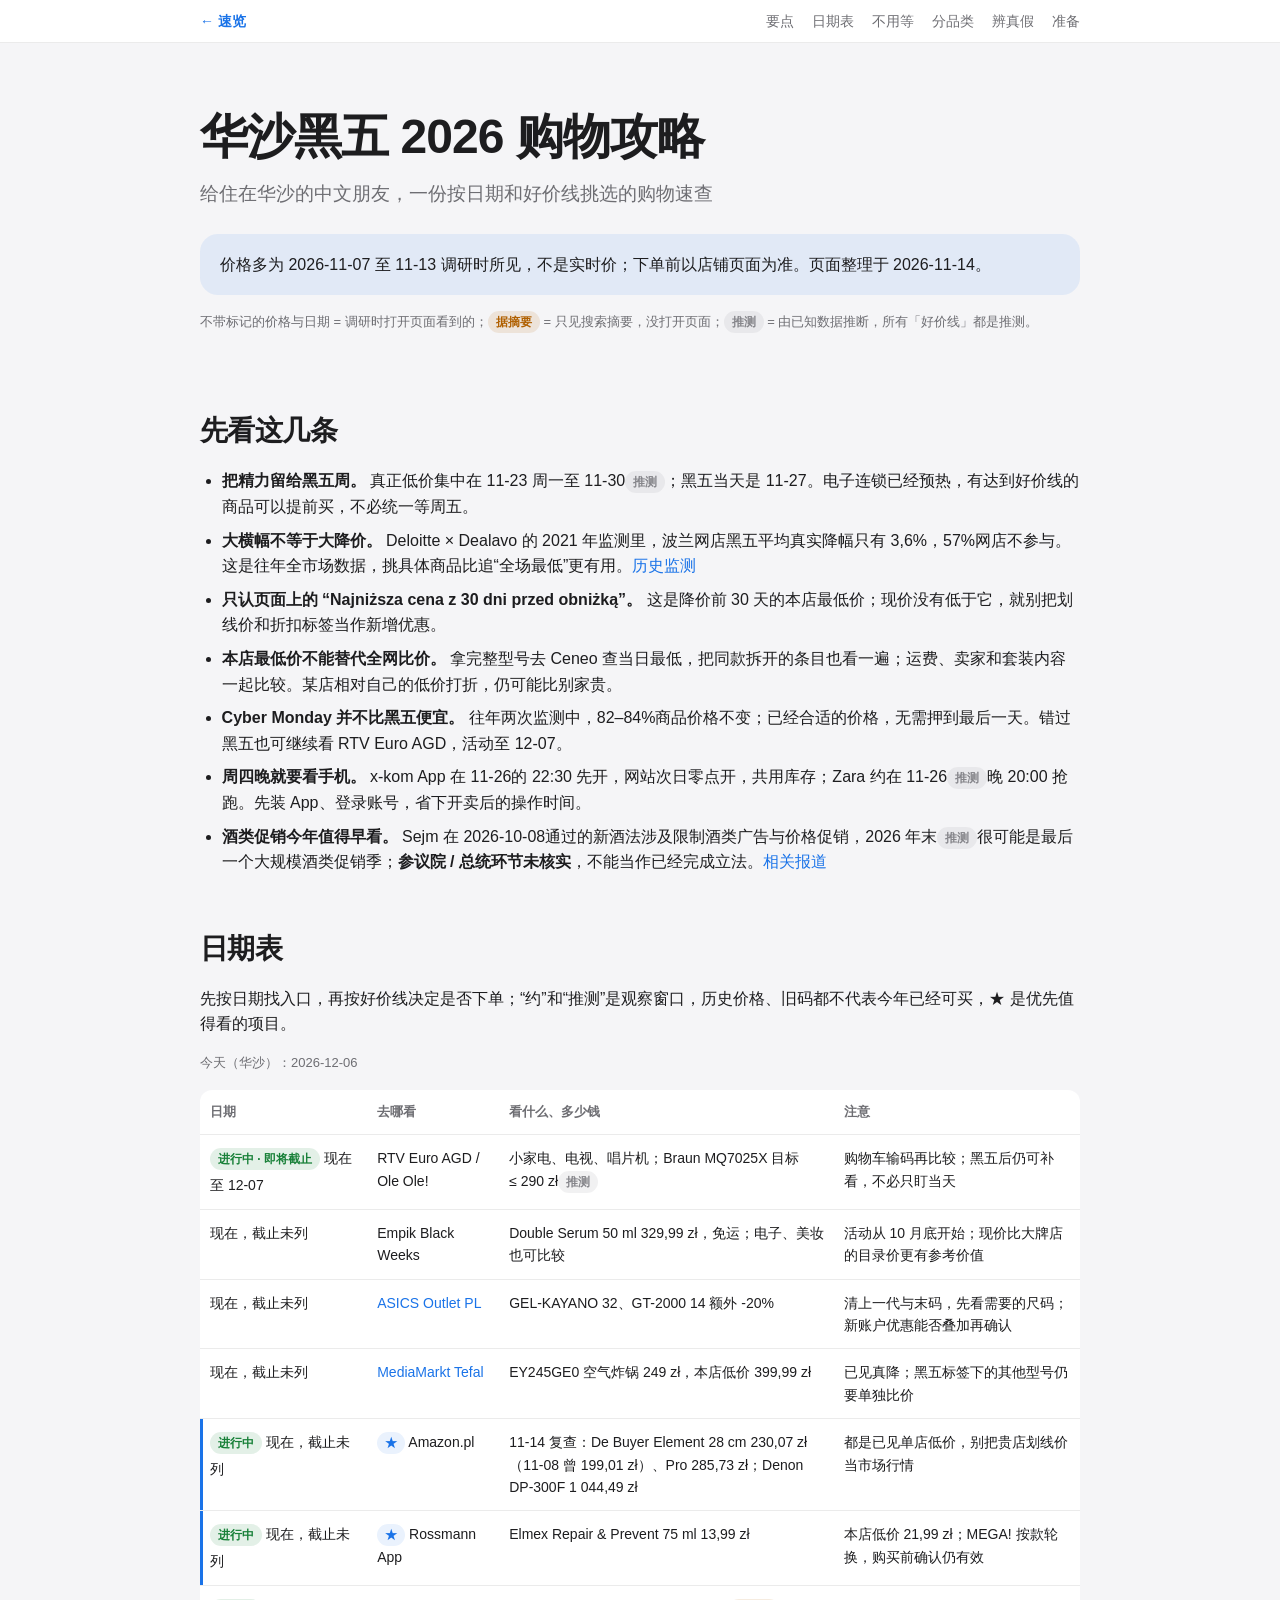
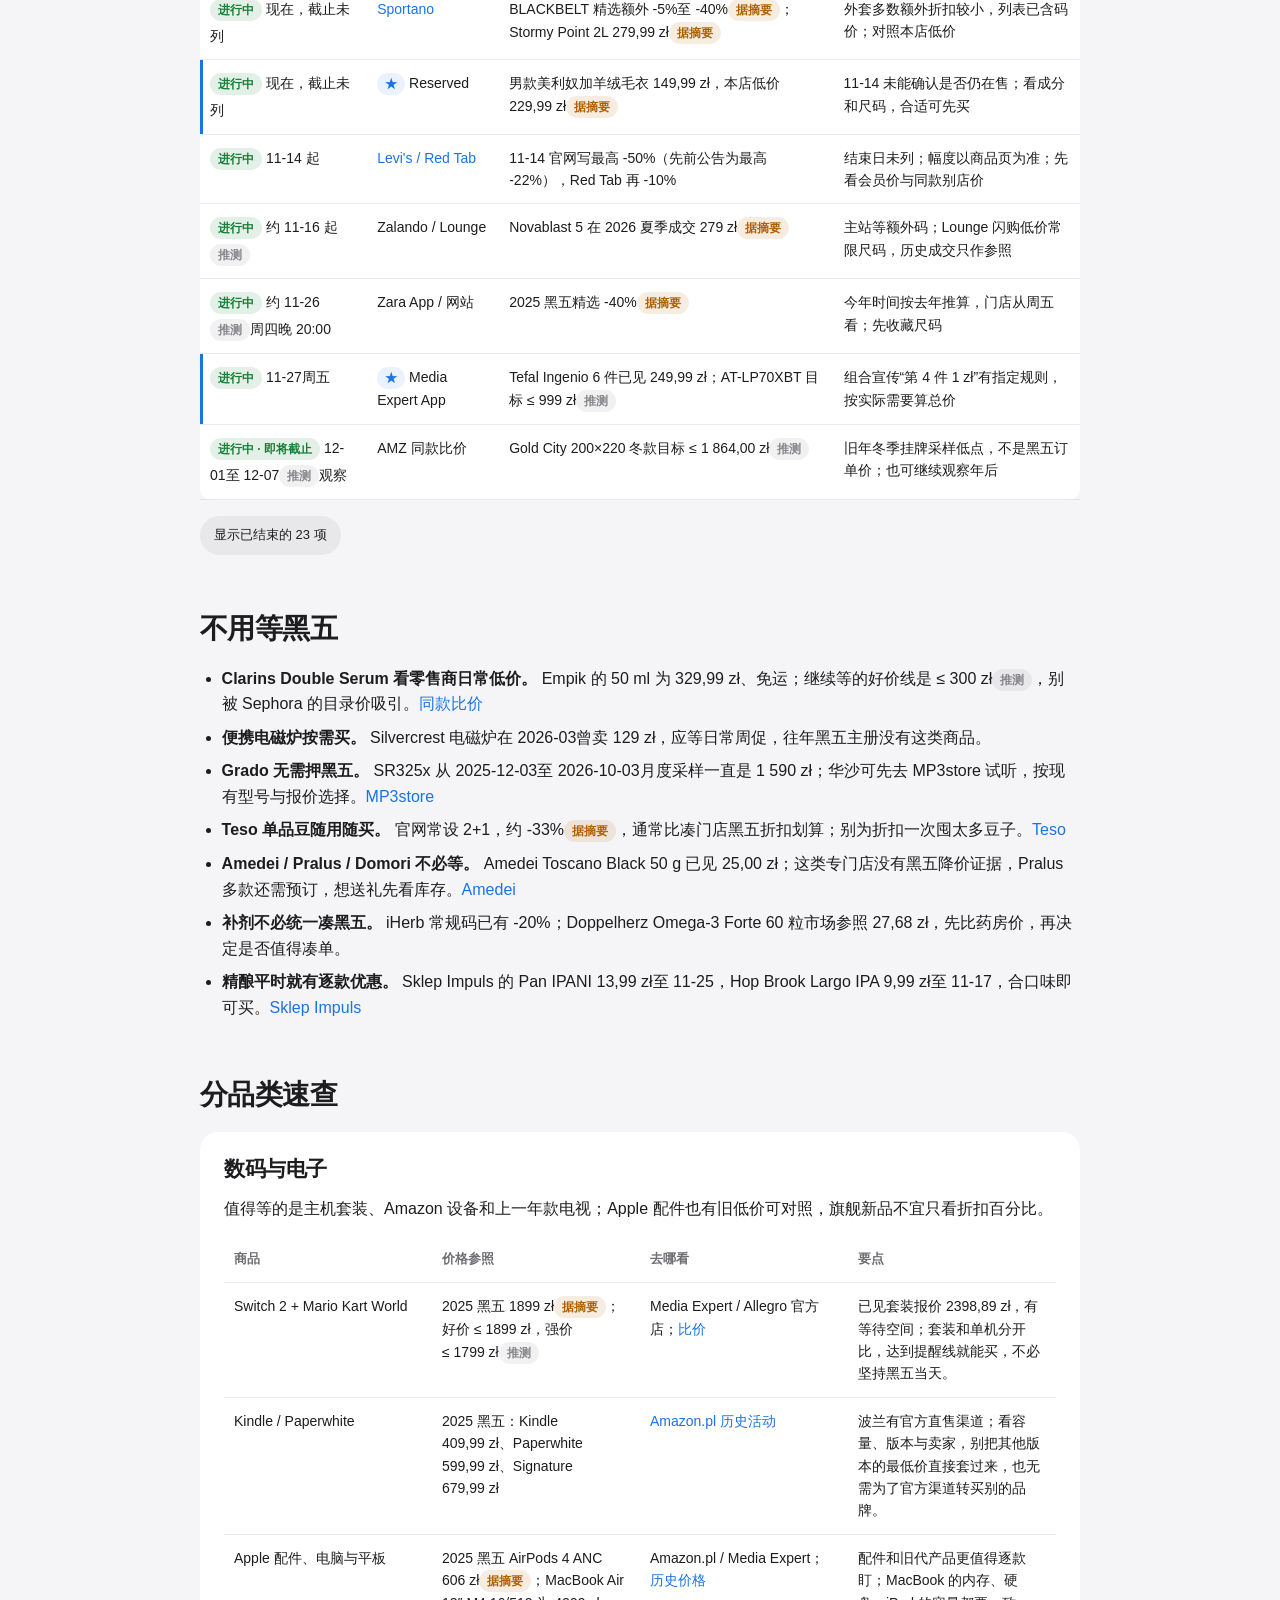
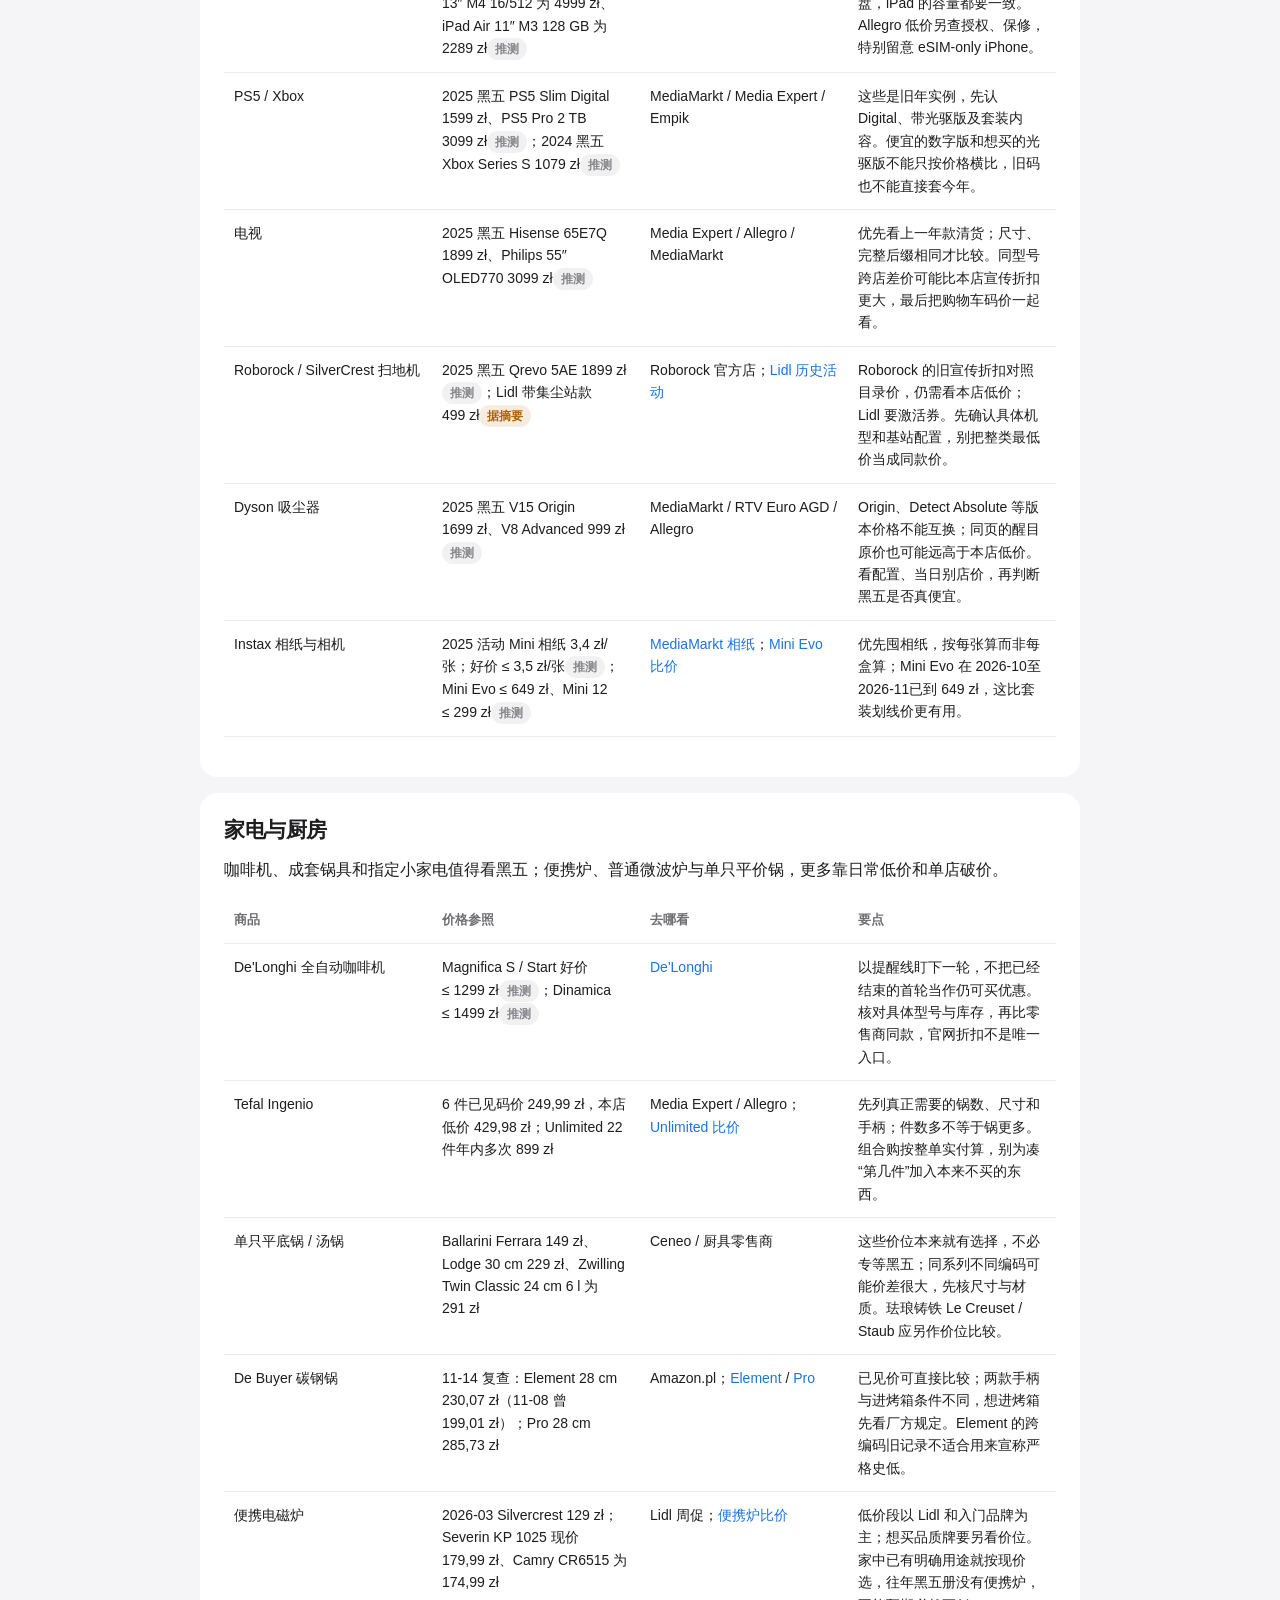
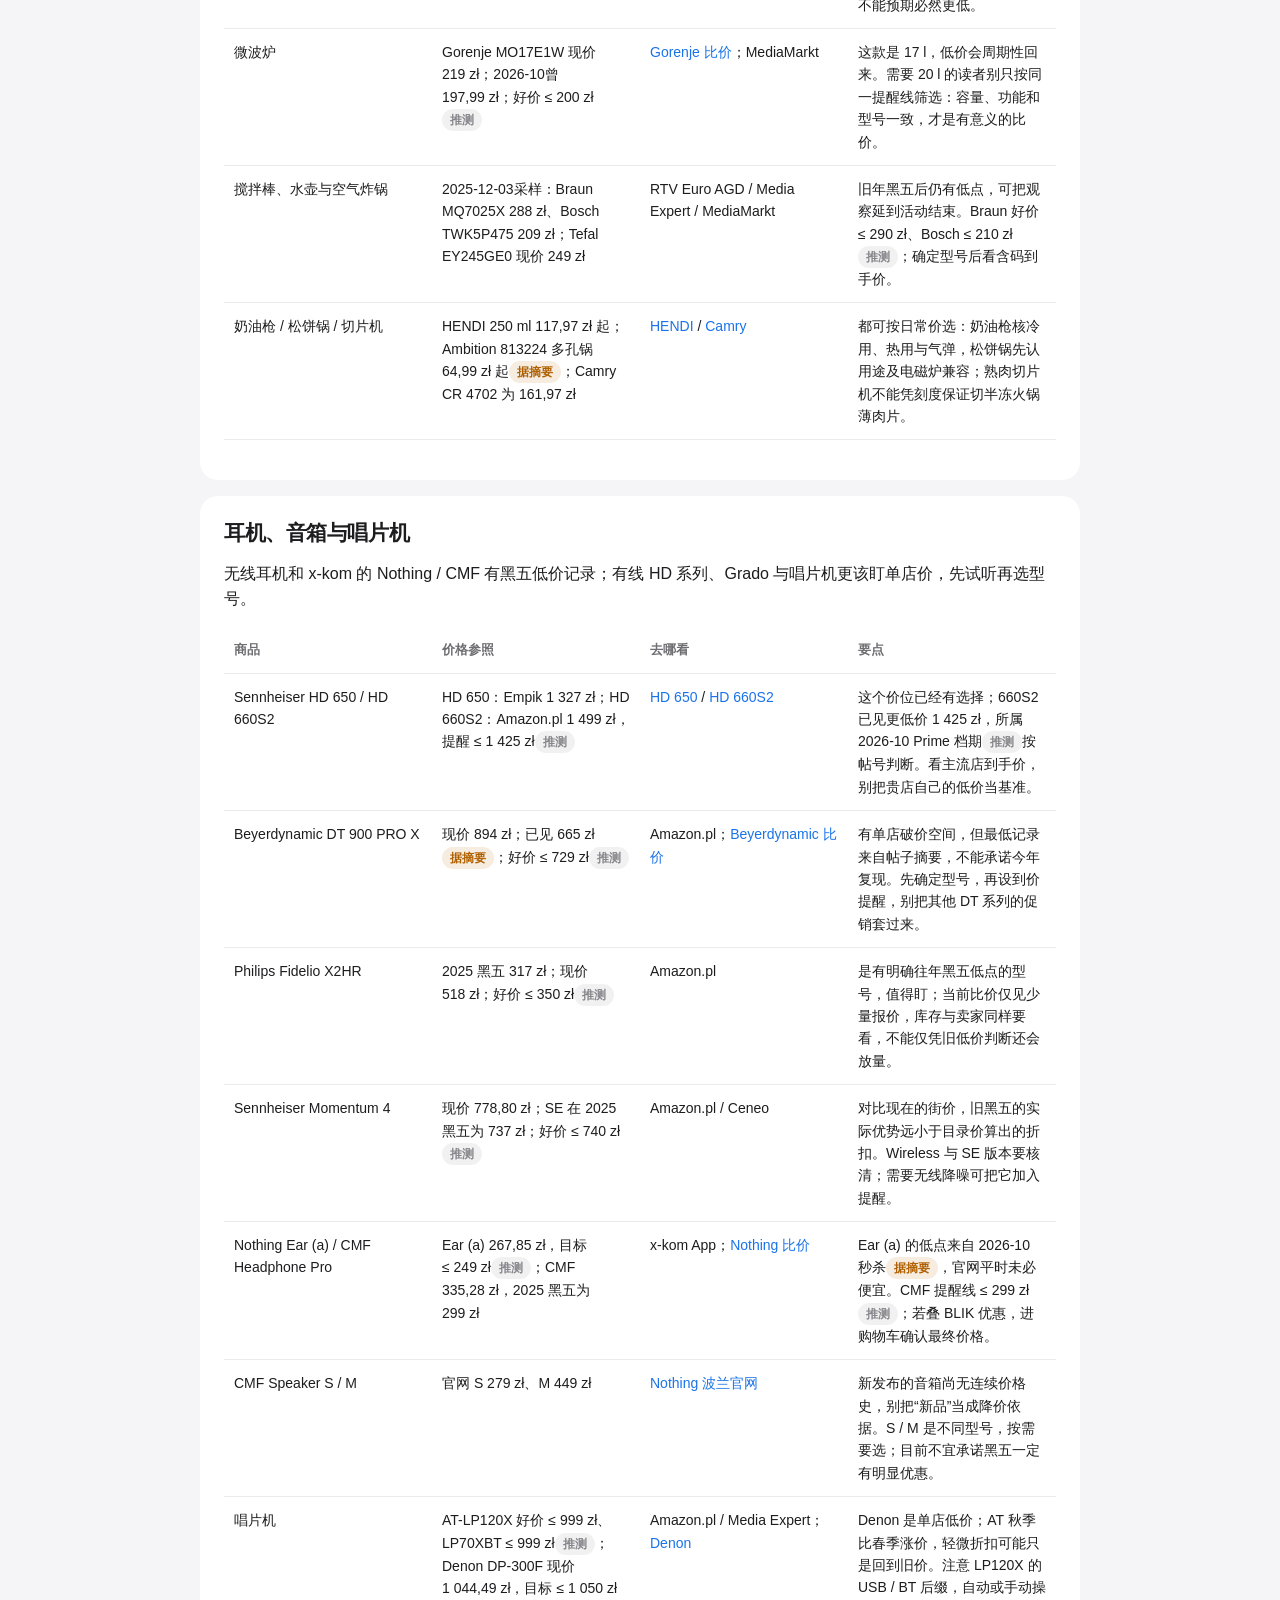
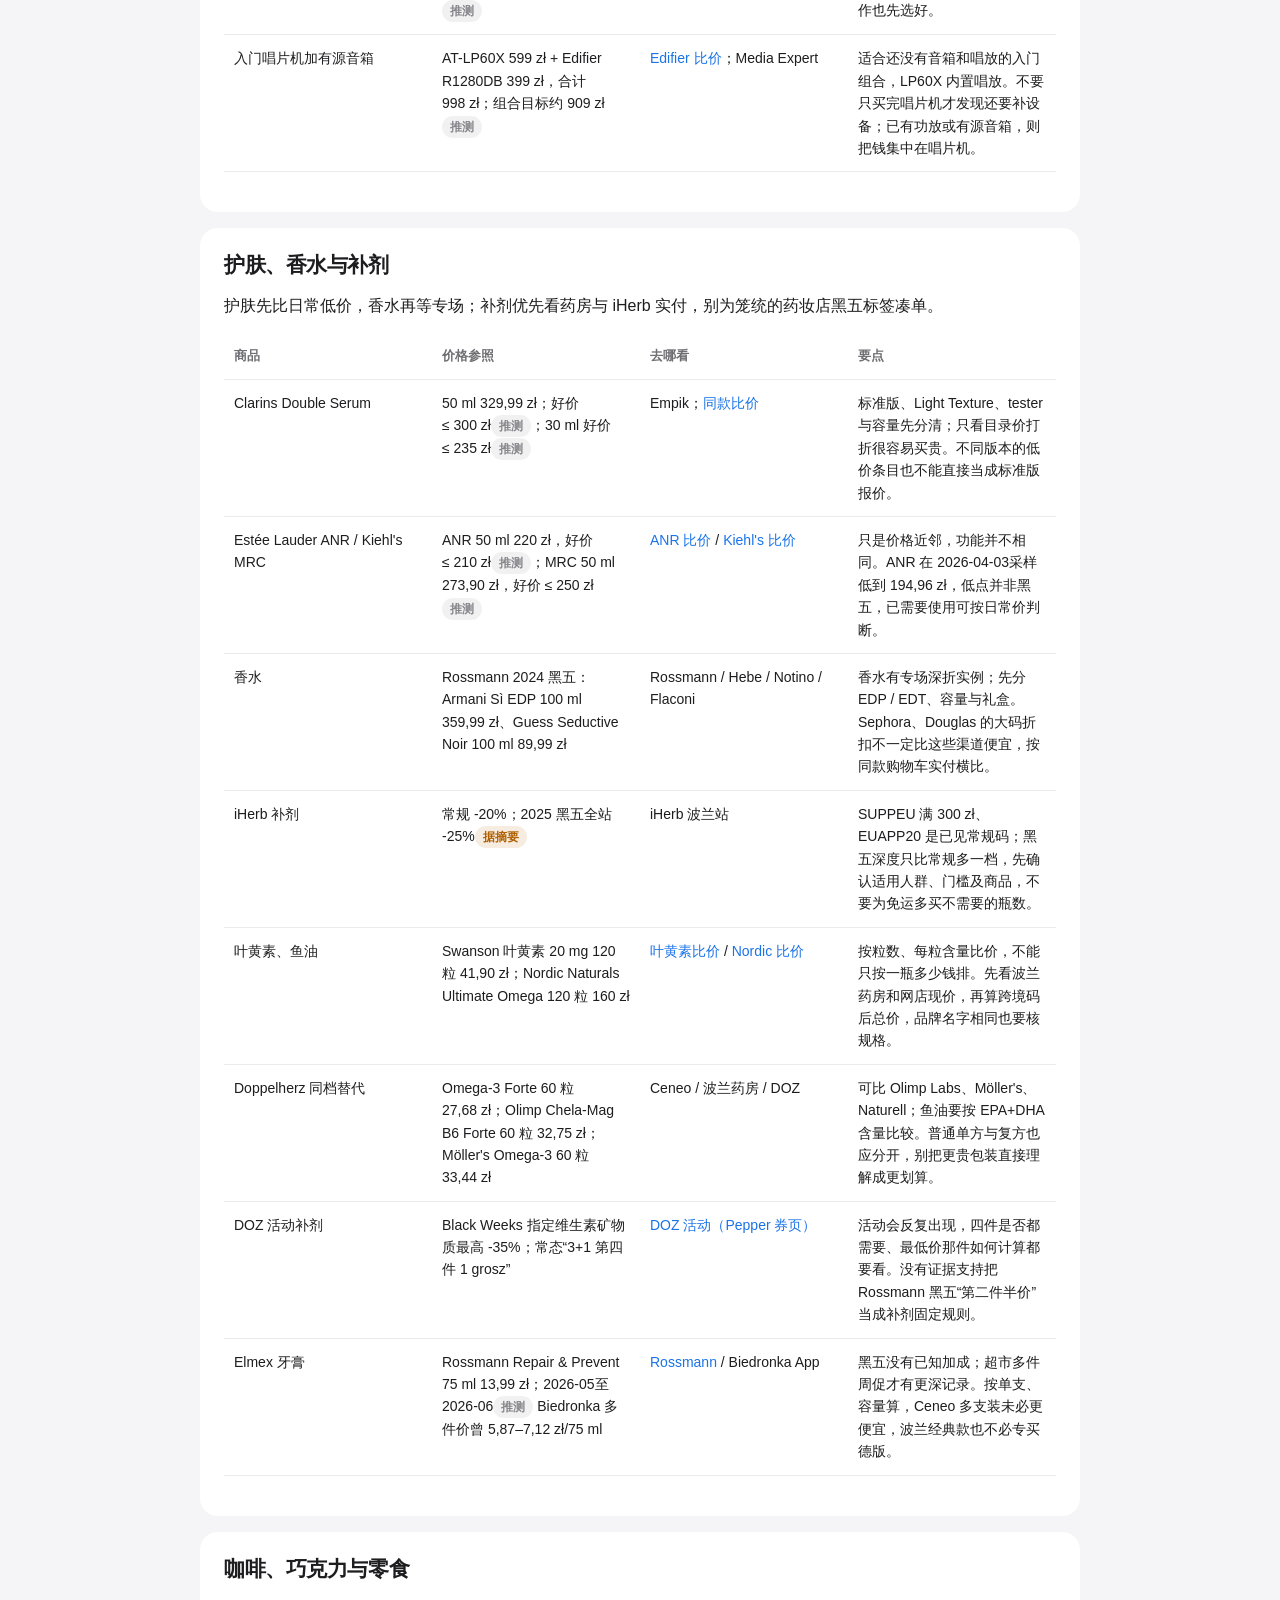
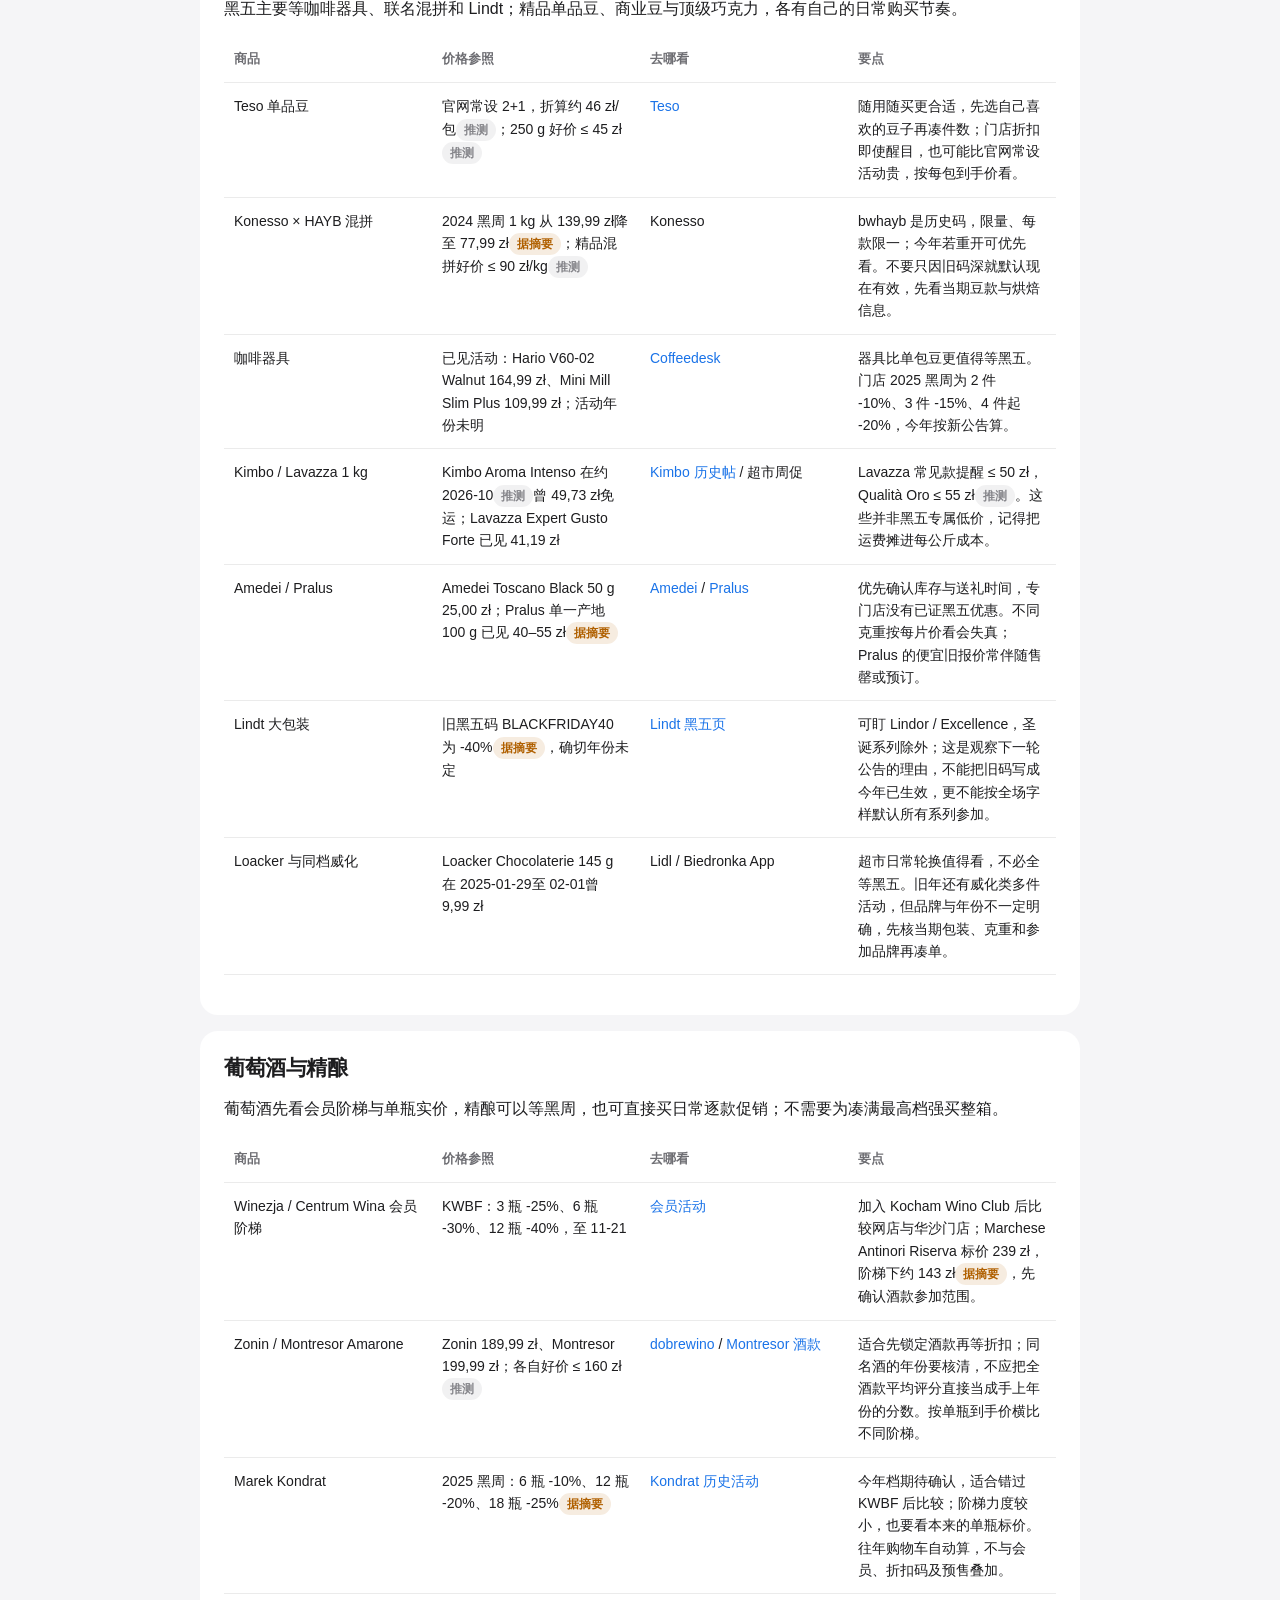
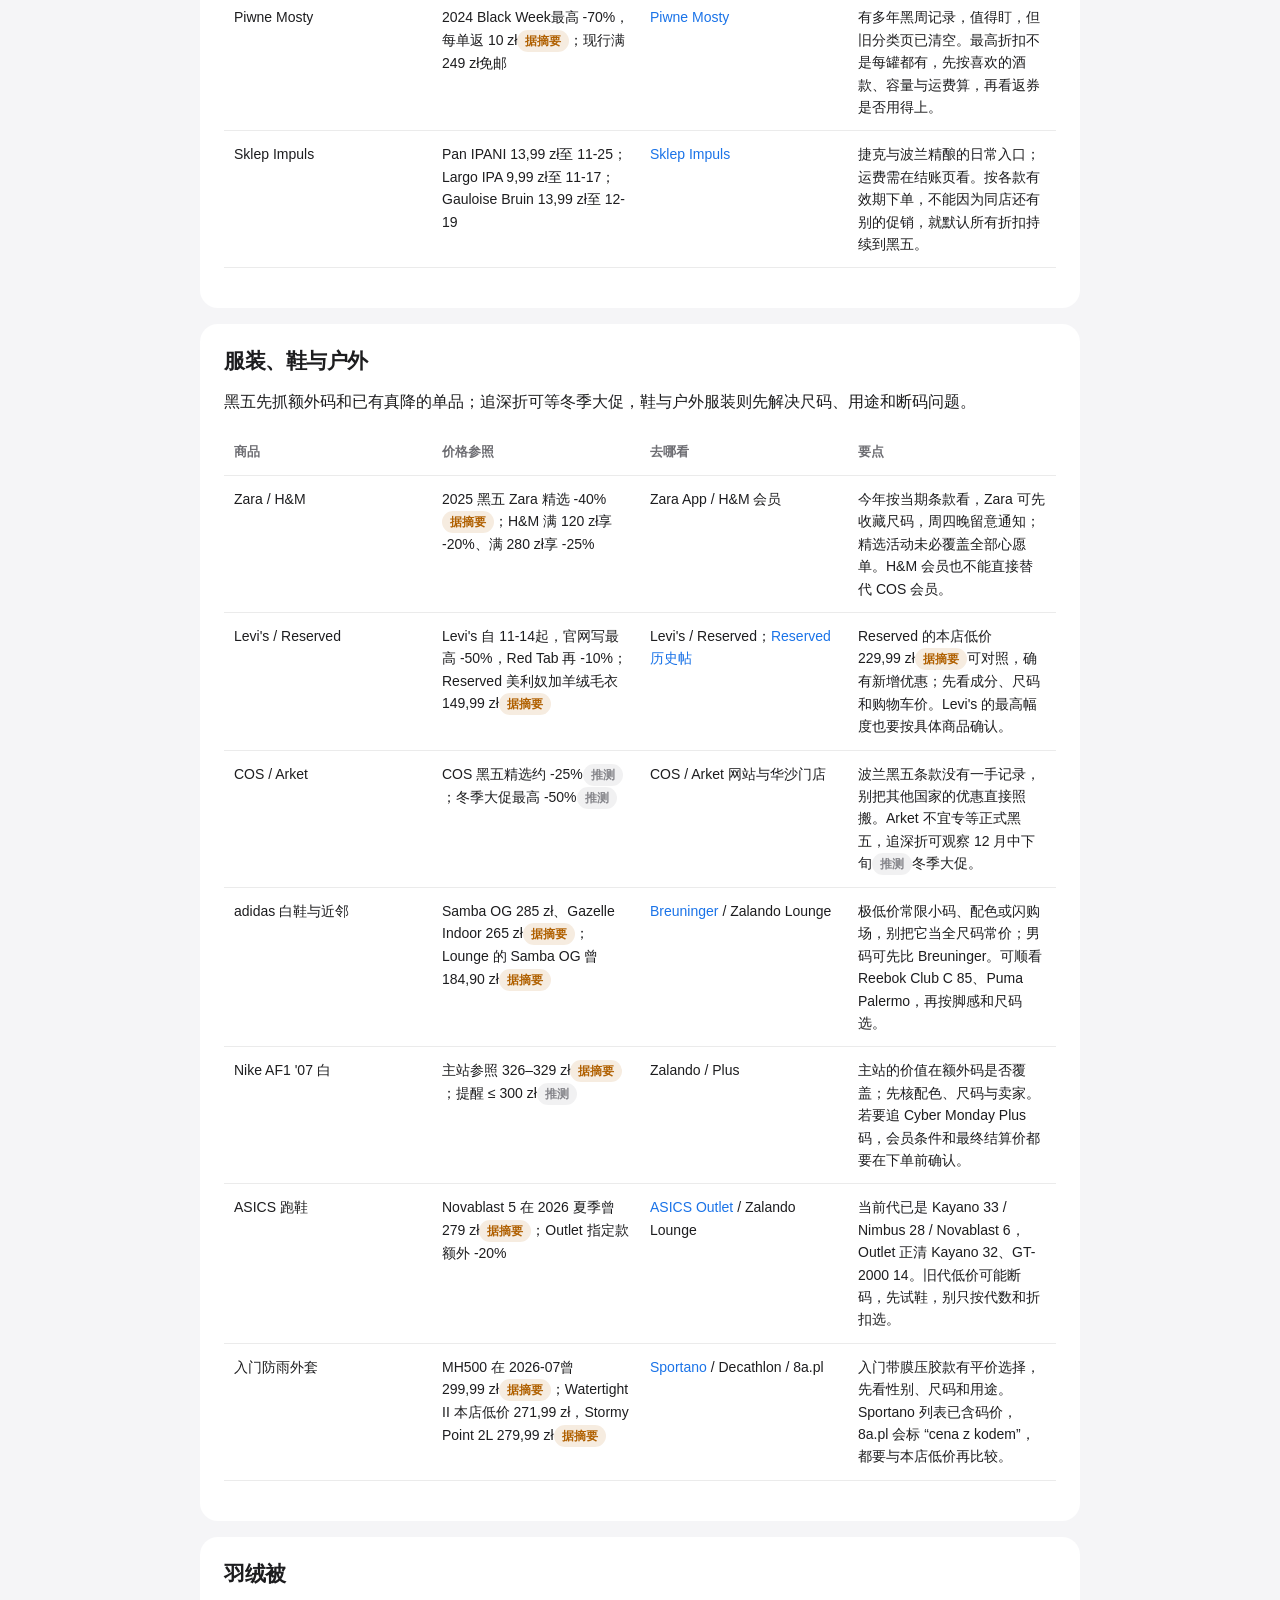
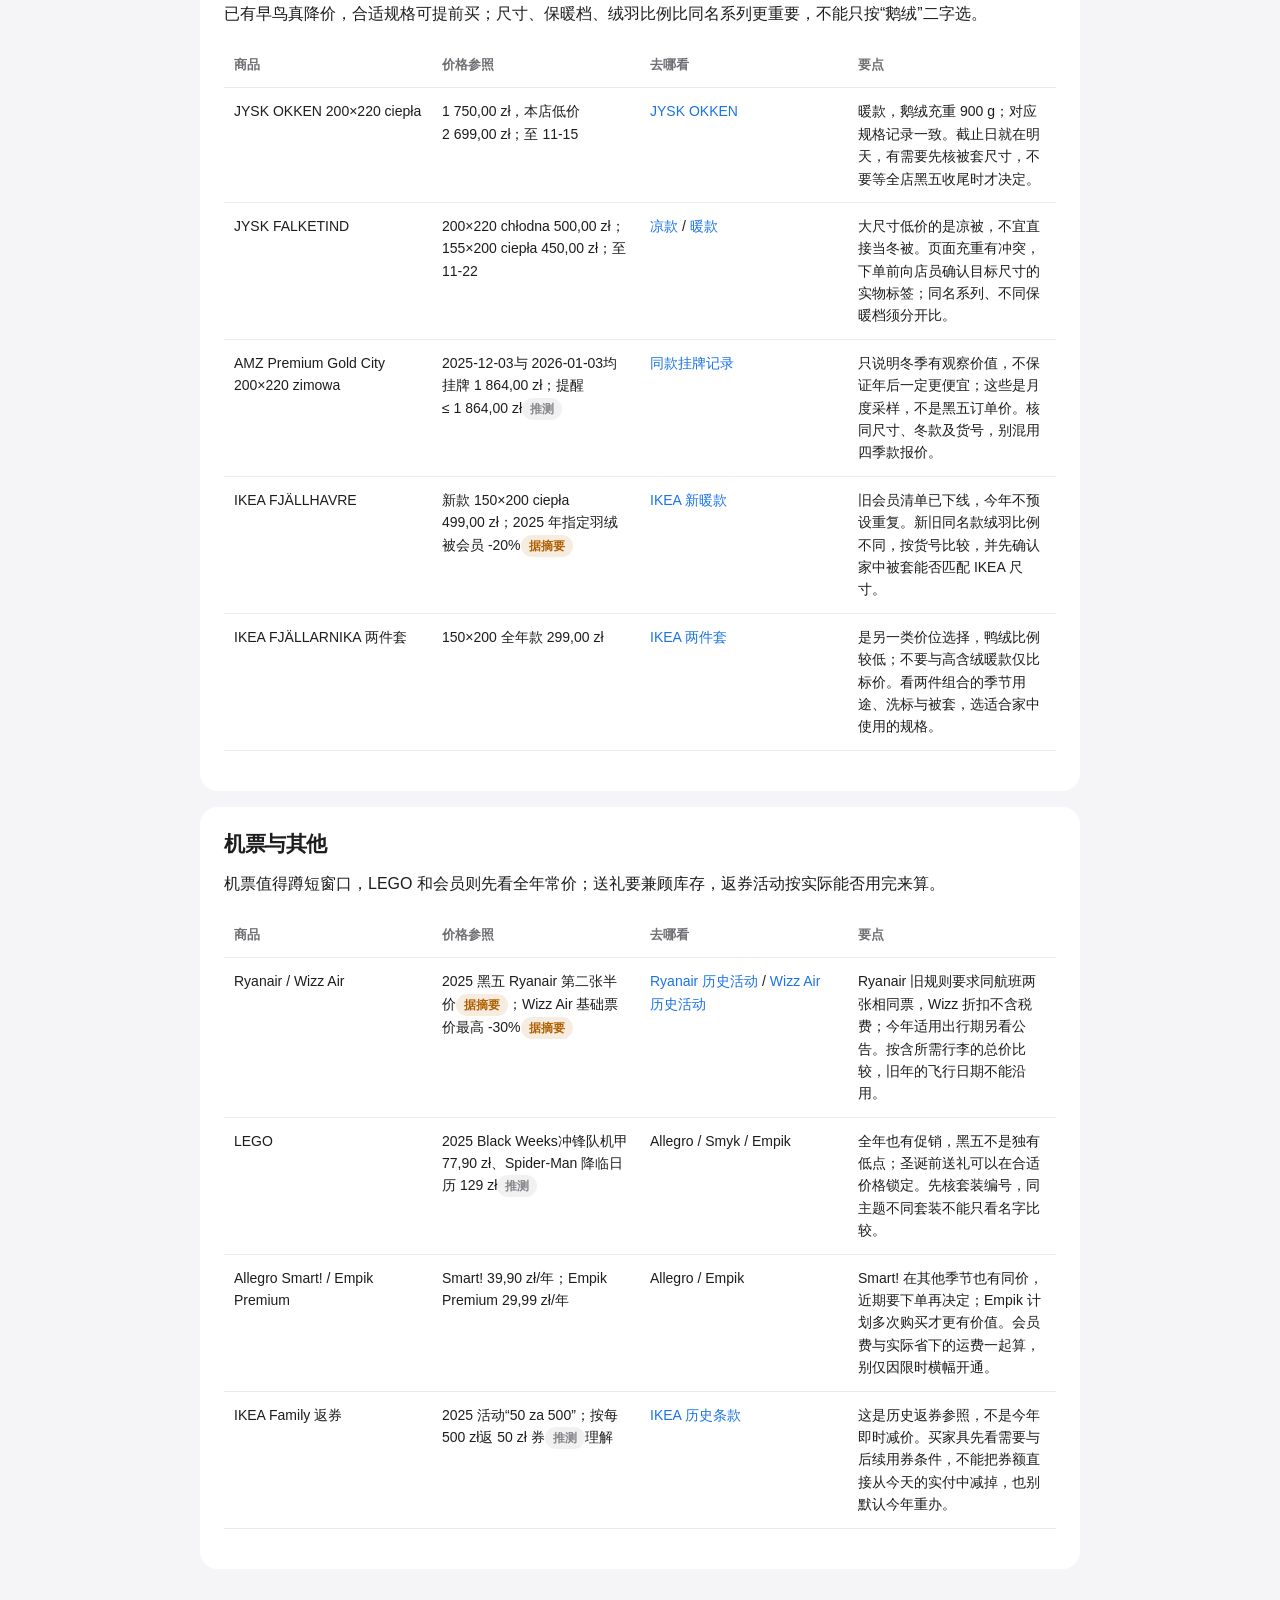
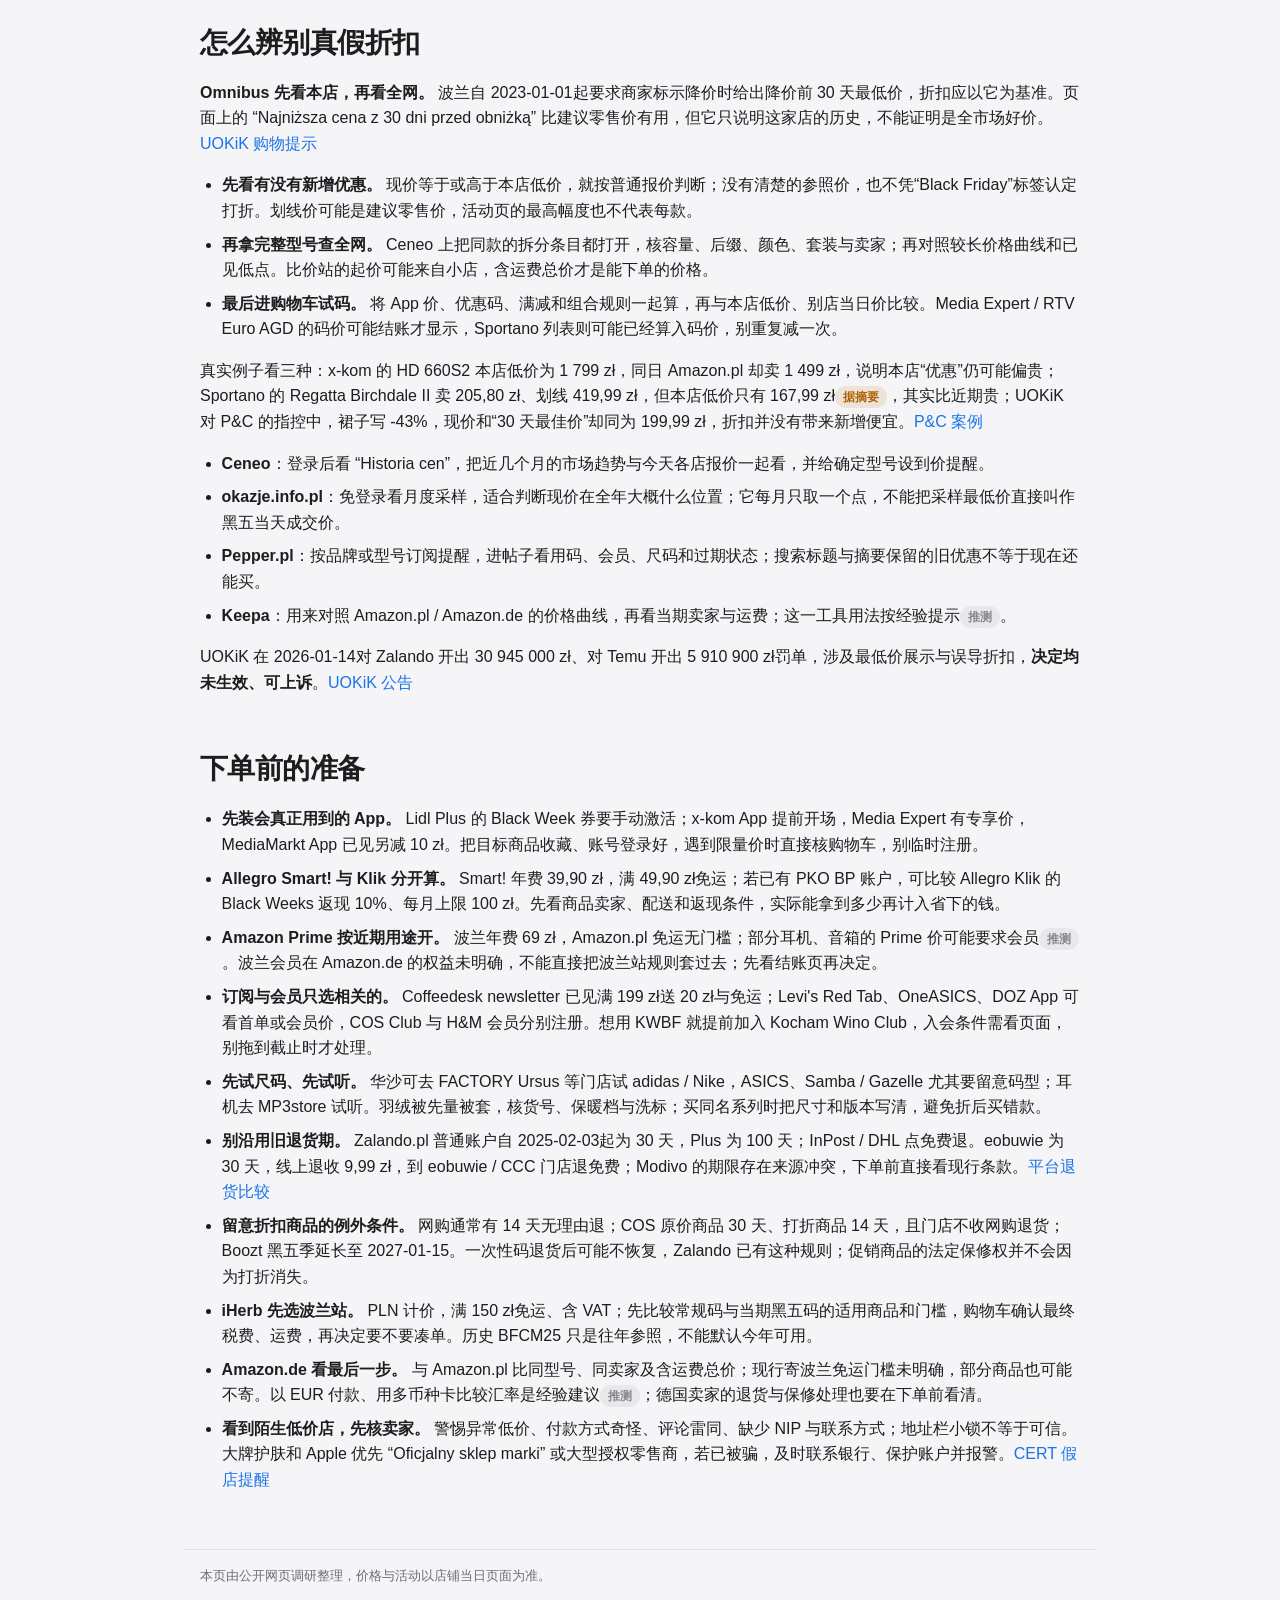
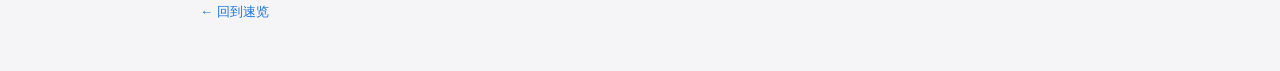
==== blackfriday/index.html @ 3aaeb6d8 "blackfriday: add Warsaw Black Friday 2026 guide page and a homepage link A standalone, self-containe" ====
<!doctype html>
<html lang="zh-CN"><head><meta charset="utf-8"><meta name="viewport" content="width=device-width, initial-scale=1"><title>华沙黑五 2026 购物攻略</title><style> 
@media(min-width:720px){table.dates th:nth-child(1){width:19%}table.dates th:nth-child(2){width:15%}table.dates th:nth-child(3){width:38%}}
:root{--bg:#f5f5f7;--card:#ffffff;--text:#1d1d1f;--text-2:#6e6e73;--text-3:#86868b;--sep:rgba(0,0,0,.08);--fill:rgba(118,118,128,.1);--accent:#1a73e8;--accent-soft:rgba(26,115,232,.09);--ok:#188038;--warn:#b06000;--bad:#d93025;--radius:18px}
@media(prefers-color-scheme:dark){:root{--bg:#000000;--card:#1c1c1e;--text:#f5f5f7;--text-2:#a1a1a6;--text-3:#86868b;--sep:rgba(255,255,255,.1);--fill:rgba(118,118,128,.24);--accent:#8ab4f8;--accent-soft:rgba(138,180,248,.13);--ok:#81c995;--warn:#fdd663;--bad:#f28b82}}
*{box-sizing:border-box}html{scroll-behavior:smooth}body{margin:0;background:var(--bg);color:var(--text);font:16px/1.6 -apple-system,BlinkMacSystemFont,"SF Pro Text","Helvetica Neue","PingFang SC","Hiragino Sans GB","Segoe UI","Microsoft YaHei","Noto Sans CJK SC",sans-serif;overflow-wrap:anywhere}a{color:var(--accent);text-decoration:none}a:hover{text-decoration:underline}h2,h3{scroll-margin-top:80px}h1,h2,h3{line-height:1.25;letter-spacing:-.02em}h1{font-size:clamp(32px,5vw,48px);margin:0 0 12px}h2{font-size:28px;margin:0 0 20px}h3{font-size:21px;margin:0 0 14px}p{margin:0 0 16px}ul{padding-left:1.35em}li+li{margin-top:8px}
.nav{position:sticky;top:0;z-index:5;background:var(--card);border-bottom:1px solid var(--sep)}.nav-inner{max-width:912px;margin:auto;padding:10px 16px;display:flex;gap:20px;align-items:center;min-width:0;font-size:14px}.home{white-space:nowrap;font-weight:600}.nav-links{display:flex;gap:18px;overflow-x:auto;white-space:nowrap;margin-left:auto;min-width:0;scrollbar-width:none}.nav-links::-webkit-scrollbar{display:none}.nav-links a{color:var(--text-2)}main,footer{max-width:912px;margin:auto;padding-left:16px;padding-right:16px}.hero{padding:64px 0 8px}.subtitle{font-size:19px;color:var(--text-2)}.notice{background:var(--accent-soft);border-radius:var(--radius);padding:18px 20px;margin:24px 0 16px}.legend{color:var(--text-2);font-size:13px}section{margin:56px 0}.category{background:var(--card);border-radius:var(--radius);padding:24px;margin:16px 0}table{border-collapse:collapse;table-layout:fixed;width:100%;font-size:14px;margin:16px 0;background:var(--card);border-radius:12px}th,td{text-align:left;vertical-align:top;padding:12px 10px;border-bottom:1px solid var(--sep);overflow-wrap:anywhere;word-break:break-word}th{color:var(--text-2);font-size:13px}tr.star td:first-child{box-shadow:inset 3px 0 var(--accent)}.tag,.star-badge,.status{display:inline-block;border-radius:999px;padding:2px 8px;font-size:12px;line-height:1.5;white-space:nowrap;font-weight:600}.t-v,.status.active{color:var(--ok);background:color-mix(in srgb,var(--ok) 12%,transparent)}.t-s{color:var(--warn);background:color-mix(in srgb,var(--warn) 12%,transparent)}.t-g,.status.ended{color:var(--text-3);background:var(--fill)}.status.future,.star-badge{color:var(--accent);background:var(--accent-soft)}.status{margin:0 4px 4px 0}.today{font-size:13px;color:var(--text-2);margin-bottom:0}.is-ended{opacity:.55}.is-ended[hidden],button[hidden]{display:none}.toggle-ended{border:0;border-radius:999px;background:var(--fill);color:var(--text);padding:9px 14px;cursor:pointer;font:inherit;font-size:13px}footer{padding-top:16px;padding-bottom:48px;color:var(--text-2);font-size:13px;border-top:1px solid var(--sep)}
@media(max-width:719px){.hero{padding-top:44px}section{margin:44px 0}.category{padding:20px 16px}table,thead,tbody,tr,td{display:block}table{background:transparent}thead{display:none}tr{background:var(--card);border-radius:14px;margin:12px 0;padding:10px 14px;overflow:hidden}.category tr{background:var(--fill)}td{border:0;padding:6px 0}td::before{content:attr(data-label);display:block;color:var(--text-3);font-size:12px;font-weight:600;margin-bottom:2px}tr.star td:first-child{box-shadow:none}tr.star{border-left:3px solid var(--accent);padding-left:11px}}
</style></head>
<body><nav class="nav" aria-label="页面导航"><div class="nav-inner"><a class="home" href="../">← 速览</a><div class="nav-links"><a href="#rules">要点</a><a href="#dates">日期表</a><a href="#nowait">不用等</a><a href="#cats">分品类</a><a href="#fake">辨真假</a><a href="#prep">准备</a></div></div></nav>
<main><header class="hero"><h1>华沙黑五 2026 购物攻略</h1><p class="subtitle">给住在华沙的中文朋友，一份按日期和好价线挑选的购物速查</p><div class="notice">价格多为 2026-11-07 至 11-13 调研时所见，不是实时价；下单前以店铺页面为准。页面整理于 2026-11-14。</div><p class="legend">不带标记的价格与日期 = 调研时打开页面看到的；<span class="tag t-s">据摘要</span> = 只见搜索摘要，没打开页面；<span class="tag t-g">推测</span> = 由已知数据推断，所有「好价线」都是推测。</p></header><section><h2 id="rules">先看这几条</h2>
<ul>
<li><strong>把精力留给黑五周。</strong> 真正低价集中在 11-23 周一至 11-30<span class="tag t-g">推测</span>；黑五当天是 11-27。电子连锁已经预热，有达到好价线的商品可以提前买，不必统一等周五。</li>
<li><strong>大横幅不等于大降价。</strong> Deloitte × Dealavo 的 2021 年监测里，波兰网店黑五平均真实降幅只有 3,6%，57%网店不参与。这是往年全市场数据，挑具体商品比追“全场最低”更有用。<a href="https://itwiz.pl/black-friday-po-polsku-srednie-obnizki-cen-siegnely-zaledwie-36/" target="_blank" rel="noopener">历史监测</a></li>
<li><strong>只认页面上的 “Najniższa cena z 30 dni przed obniżką”。</strong> 这是降价前 30 天的本店最低价；现价没有低于它，就别把划线价和折扣标签当作新增优惠。</li>
<li><strong>本店最低价不能替代全网比价。</strong> 拿完整型号去 Ceneo 查当日最低，把同款拆开的条目也看一遍；运费、卖家和套装内容一起比较。某店相对自己的低价打折，仍可能比别家贵。</li>
<li><strong>Cyber Monday 并不比黑五便宜。</strong> 往年两次监测中，82–84%商品价格不变；已经合适的价格，无需押到最后一天。错过黑五也可继续看 RTV Euro AGD，活动至 12-07。</li>
<li><strong>周四晚就要看手机。</strong> x-kom App 在 11-26的 22:30 先开，网站次日零点开，共用库存；Zara 约在 11-26<span class="tag t-g">推测</span>晚 20:00 抢跑。先装 App、登录账号，省下开卖后的操作时间。</li>
<li><strong>酒类促销今年值得早看。</strong> Sejm 在 2026-10-08通过的新酒法涉及限制酒类广告与价格促销，2026 年末<span class="tag t-g">推测</span>很可能是最后一个大规模酒类促销季；<strong>参议院 / 总统环节未核实</strong>，不能当作已经完成立法。<a href="https://superbiz.se.pl/wiadomosci/prohibicja-w-calym-kraju-i-zakaz-reklamy-sejm-na-wojnie-z-alkoholem-aa-CFwg-xEnY-9dMm.html" target="_blank" rel="noopener">相关报道</a></li>
</ul>
</section>
<section><h2 id="dates">日期表</h2>
<p>先按日期找入口，再按好价线决定是否下单；“约”和“推测”是观察窗口，历史价格、旧码都不代表今年已经可买，★ 是优先值得看的项目。</p>
<p class="today"></p><table class="dates"><thead><tr><th>日期</th><th>去哪看</th><th>看什么、多少钱</th><th>注意</th></tr></thead><tbody><tr data-start="2026-10-16" data-end="2026-12-07"><td data-label="日期">现在至 12-07</td><td data-label="去哪看">RTV Euro AGD / Ole Ole!</td><td data-label="看什么、多少钱">小家电、电视、唱片机；Braun MQ7025X 目标 ≤ 290 zł<span class="tag t-g">推测</span></td><td data-label="注意">购物车输码再比较；黑五后仍可补看，不必只盯当天</td></tr><tr data-start="2026-10-19" data-end="2026-11-29" class="star"><td data-label="日期">现在至 11-29；11-26晚 22:30</td><td data-label="去哪看"><span class="star-badge" aria-label="重点">★</span> <a href="https://www.x-kom.pl/poradniki/9493-black-friday-2025-wszystko-co-musisz-wiedziec-o-czarnym-piatku.html" target="_blank" rel="noopener">x-kom 黑五指南</a></td><td data-label="看什么、多少钱">每周一 App 8:00、网站 10:00 上新；CMF Headphone Pro 目标 ≤ 299 zł<span class="tag t-g">推测</span></td><td data-label="注意">黑五专场 App 先开、网站次日零点开；共用库存，先登录</td></tr><tr data-start="2026-10-26" data-end="2026-11-30"><td data-label="日期">现在至 11-30</td><td data-label="去哪看"><a href="https://www.komputronik.pl/informacje/aktualnosci/black-friday-2026/" target="_blank" rel="noopener">Komputronik</a></td><td data-label="看什么、多少钱">电子与家电组合；11-23至 11-29重点看组合折扣</td><td data-label="注意">列表同时显示原价和本店低价；组合便宜也要逐件算</td></tr><tr data-start="2026-11-02" data-end="2026-11-30"><td data-label="日期">现在至 11-30</td><td data-label="去哪看"><a href="https://spidersweb.pl/2026/11/allegro-black-weeks-2026-wystartowalo.html" target="_blank" rel="noopener">Allegro Black Weeks</a></td><td data-label="看什么、多少钱">电子、家居；PKO BP 的 Klik 返现 10%，月上限 100 zł</td><td data-label="注意">Smart!、卖家资质、运费一起看；优先品牌官方店</td></tr><tr data-start="" data-end=""><td data-label="日期">现在，截止未列</td><td data-label="去哪看">Empik Black Weeks</td><td data-label="看什么、多少钱">Double Serum 50 ml 329,99 zł，免运；电子、美妆也可比较</td><td data-label="注意">活动从 10 月底开始；现价比大牌店的目录价更有参考价值</td></tr><tr data-start="" data-end="2026-11-30"><td data-label="日期">现在至 11-30<span class="tag t-s">据摘要</span></td><td data-label="去哪看"><a href="https://www.pepper.pl/promocje/hot-deals-decatlhon-zbiorcza-1380775" target="_blank" rel="noopener">Decathlon（Pepper 合集帖）</a></td><td data-label="看什么、多少钱">户外服装；MH500 曾到 299,99 zł<span class="tag t-s">据摘要</span></td><td data-label="注意">这是 2026-07<span class="tag t-s">据摘要</span>的历史价；App 码是否覆盖当款，放进购物车看</td></tr><tr data-start="" data-end=""><td data-label="日期">现在，截止未列</td><td data-label="去哪看"><a href="https://outlet.asics.com/pl/pl-pl/" target="_blank" rel="noopener">ASICS Outlet PL</a></td><td data-label="看什么、多少钱">GEL-KAYANO 32、GT-2000 14 额外 -20%</td><td data-label="注意">清上一代与末码，先看需要的尺码；新账户优惠能否叠加再确认</td></tr><tr data-start="" data-end="2026-11-30"><td data-label="日期">整个 11 月</td><td data-label="去哪看">dobrewino.pl</td><td data-label="看什么、多少钱">每周轮换 -5%至 -40%</td><td data-label="注意">轮到的酒款每周不同，先比单瓶价格，别只看全店最高折扣</td></tr><tr data-start="" data-end=""><td data-label="日期">现在，截止未列</td><td data-label="去哪看"><a href="https://mediamarkt.pl/pl/list/tefal-black-friday" target="_blank" rel="noopener">MediaMarkt Tefal</a></td><td data-label="看什么、多少钱">EY245GE0 空气炸锅 249 zł，本店低价 399,99 zł</td><td data-label="注意">已见真降；黑五标签下的其他型号仍要单独比价</td></tr><tr data-start="2026-11-12" data-end="2026-11-15" class="star"><td data-label="日期">现在至 11-15</td><td data-label="去哪看"><span class="star-badge" aria-label="重点">★</span> <a href="https://jysk.pl/sypialnia/koldry/koldry-puchowe/koldra-z-puchu-gesiego-200x220-kronborg-okken-ciepla" target="_blank" rel="noopener">JYSK OKKEN</a></td><td data-label="看什么、多少钱">200×220 ciepła 1 750,00 zł，本店低价 2 699,00 zł</td><td data-label="注意">明天截止；暖款鹅绒被，别按全店黑五结束日延后决定</td></tr><tr data-start="2026-11-12" data-end="2026-11-22" class="star"><td data-label="日期">现在至 11-22</td><td data-label="去哪看"><span class="star-badge" aria-label="重点">★</span> <a href="https://jysk.pl/sypialnia/koldry/koldry-puchowe/koldra-z-puchu-kaczego-200x220-falketind-chlodna" target="_blank" rel="noopener">JYSK FALKETIND</a></td><td data-label="看什么、多少钱">200×220 chłodna 500,00 zł；155×200 ciepła 450,00 zł</td><td data-label="注意">前者是凉被；先确认尺寸、保暖档和实物标签，再判断是否合适</td></tr><tr data-start="2026-11-12" data-end="" class="star"><td data-label="日期">现在，截止未列</td><td data-label="去哪看"><span class="star-badge" aria-label="重点">★</span> Amazon.pl</td><td data-label="看什么、多少钱">11-14 复查：De Buyer Element 28 cm 230,07 zł（11-08 曾 199,01 zł）、Pro 285,73 zł；Denon DP-300F 1 044,49 zł</td><td data-label="注意">都是已见单店低价，别把贵店划线价当市场行情</td></tr><tr data-start="2026-11-12" data-end="" class="star"><td data-label="日期">现在，截止未列</td><td data-label="去哪看"><span class="star-badge" aria-label="重点">★</span> Rossmann App</td><td data-label="看什么、多少钱">Elmex Repair &amp; Prevent 75 ml 13,99 zł</td><td data-label="注意">本店低价 21,99 zł；MEGA! 按款轮换，购买前确认仍有效</td></tr><tr data-start="2026-11-12" data-end="2026-11-30"><td data-label="日期">现在，约至 11-30<span class="tag t-g">推测</span></td><td data-label="去哪看"><a href="https://www.pepper.pl/kupony/doz.pl" target="_blank" rel="noopener">DOZ.pl（Pepper 券页）</a></td><td data-label="看什么、多少钱">指定维生素、矿物质最高 -35%</td><td data-label="注意">与药房日常价比较；“补剂”活动不等于每一款都参加</td></tr><tr data-start="2026-11-12" data-end=""><td data-label="日期">现在，截止未列</td><td data-label="去哪看"><a href="https://sportano.pl/black-month-hero-master?p=78" target="_blank" rel="noopener">Sportano</a></td><td data-label="看什么、多少钱">BLACKBELT 精选额外 -5%至 -40%<span class="tag t-s">据摘要</span>；Stormy Point 2L 279,99 zł<span class="tag t-s">据摘要</span></td><td data-label="注意">外套多数额外折扣较小，列表已含码价；对照本店低价</td></tr><tr data-start="2026-11-12" data-end="" class="star"><td data-label="日期">现在，截止未列</td><td data-label="去哪看"><span class="star-badge" aria-label="重点">★</span> Reserved</td><td data-label="看什么、多少钱">男款美利奴加羊绒毛衣 149,99 zł，本店低价 229,99 zł<span class="tag t-s">据摘要</span></td><td data-label="注意">11-14 未能确认是否仍在售；看成分和尺码，合适可先买</td></tr><tr data-start="2026-11-12" data-end="2026-11-21" class="star"><td data-label="日期">现在至 11-21</td><td data-label="去哪看"><span class="star-badge" aria-label="重点">★</span> <a href="https://winezja.pl/en/aktualne-kampanie-black-friday-dla-klubowiczow-kocham-wino" target="_blank" rel="noopener">Winezja / Centrum Wina</a></td><td data-label="看什么、多少钱">KWBF：3 瓶 -25%、6 瓶 -30%、12 瓶 -40%</td><td data-label="注意">Kocham Wino Club 会员，华沙门店也能用；别等到黑五才凑单</td></tr><tr data-start="2026-11-14" data-end=""><td data-label="日期">11-14 起</td><td data-label="去哪看"><a href="https://www.levi.com/PL/en/features/black-friday-cyber-monday-deals" target="_blank" rel="noopener">Levi's / Red Tab</a></td><td data-label="看什么、多少钱">11-14 官网写最高 -50%（先前公告为最高 -22%），Red Tab 再 -10%</td><td data-label="注意">结束日未列；幅度以商品页为准；先看会员价与同款别店价</td></tr><tr data-start="2026-11-16" data-end=""><td data-label="日期">约 11-16 起<span class="tag t-g">推测</span></td><td data-label="去哪看">Zalando / Lounge</td><td data-label="看什么、多少钱">Novablast 5 在 2026 夏季成交 279 zł<span class="tag t-s">据摘要</span></td><td data-label="注意">主站等额外码；Lounge 闪购低价常限尺码，历史成交只作参照</td></tr><tr data-start="2026-11-19" data-end="2026-12-01" class="star"><td data-label="日期">约 11-19至 12-01<span class="tag t-g">推测</span></td><td data-label="去哪看"><span class="star-badge" aria-label="重点">★</span> Amazon.pl / Amazon.de</td><td data-label="看什么、多少钱">HD 660S2 目标 ≤ 1 425 zł、Fidelio X2HR ≤ 350 zł<span class="tag t-g">推测</span>；顺看 Kindle、Apple</td><td data-label="注意">黑五周开始日未公布，也可能晚一天；首日即可比价，不必等周五</td></tr><tr data-start="2026-11-20" data-end="2026-11-30"><td data-label="日期">11-20至 11-30</td><td data-label="去哪看">Flaconi</td><td data-label="看什么、多少钱">香水、护肤；满 87 zł免运</td><td data-label="注意">档期来自德国来源，波兰站参加款与用码条件须看当期页面</td></tr><tr data-start="2026-11-23" data-end="2026-11-26"><td data-label="日期">11-23至 11-26<span class="tag t-g">推测</span>观察</td><td data-label="去哪看">Media Expert / Allegro 官方店</td><td data-label="看什么、多少钱">Switch 2 + Mario Kart World 目标 ≤ 1899 zł，≤ 1799 zł<span class="tag t-g">推测</span>是强价</td><td data-label="注意">达线就可买；2025 黑五套装价为 1899 zł<span class="tag t-s">据摘要</span></td></tr><tr data-start="2026-11-23" data-end="2026-11-26" class="star"><td data-label="日期">11-23至 11-26<span class="tag t-g">推测</span>观察</td><td data-label="去哪看"><span class="star-badge" aria-label="重点">★</span> <a href="https://www.lindt.pl/sklep/black-friday" target="_blank" rel="noopener">Lindt</a></td><td data-label="看什么、多少钱">旧码 BLACKFRIDAY40：-40%<span class="tag t-s">据摘要</span></td><td data-label="注意">年份未定，圣诞系列除外；只有今年重新公布才能用</td></tr><tr data-start="2026-11-23" data-end="2026-11-26" class="star"><td data-label="日期">11-23至 11-26<span class="tag t-g">推测</span>观察</td><td data-label="去哪看"><span class="star-badge" aria-label="重点">★</span> Konesso × HAYB</td><td data-label="看什么、多少钱">2024 黑周 bwhayb：1 kg 混拼 77,99 zł<span class="tag t-s">据摘要</span></td><td data-label="注意">历史联名限量码，每款限一；等今年公告再凑单</td></tr><tr data-start="2026-11-23" data-end="2026-11-28"><td data-label="日期">约 11-23至 11-28<span class="tag t-g">推测</span></td><td data-label="去哪看">Lidl / Lidl Plus</td><td data-label="看什么、多少钱">2025 黑五：SilverCrest 扫地机 499 zł、Parkside 冲击钻 499 zł<span class="tag t-s">据摘要</span></td><td data-label="注意">主波看 gazetka、激活券；第二波约 11-27至 11-29<span class="tag t-g">推测</span>再看工具和吸尘器</td></tr><tr data-start="2026-11-23" data-end="2026-11-30"><td data-label="日期">约 11-23至 11-30<span class="tag t-g">推测</span></td><td data-label="去哪看">Douglas</td><td data-label="看什么、多少钱">会员提前与黑五护肤香水活动</td><td data-label="注意">按德国档期推算；先比日常低价，别从目录价判断优惠</td></tr><tr data-start="2026-11-24" data-end="2026-12-01"><td data-label="日期">约 11-24至 12-01<span class="tag t-g">推测</span></td><td data-label="去哪看"><a href="https://www.marekkondrat.pl/en/blog/black-week-w-kondrat-wina-wybrane-2025-2" target="_blank" rel="noopener">Marek Kondrat</a></td><td data-label="看什么、多少钱">2025 黑周：6 瓶 -10%、12 瓶 -20%、18 瓶 -25%<span class="tag t-s">据摘要</span></td><td data-label="注意">错过 KWBF 后再比较；往年不与会员、折扣码和预售叠加</td></tr><tr data-start="2026-11-25" data-end="2026-11-28"><td data-label="日期">约 11-25至 11-28<span class="tag t-g">推测</span></td><td data-label="去哪看">Ryanair / Wizz Air</td><td data-label="看什么、多少钱">2025 黑五：第二张票半价 / 基础票价最高 -30%<span class="tag t-s">据摘要</span></td><td data-label="注意">看同航班、适用出行日与税费；今年航班范围未公布</td></tr><tr data-start="2026-11-26" data-end="2026-12-01"><td data-label="日期">约 11-26至 12-01<span class="tag t-g">推测</span></td><td data-label="去哪看">iHerb 波兰站</td><td data-label="看什么、多少钱">2025 黑五 BFCM25：满 $60 / €60，全站 -25%<span class="tag t-s">据摘要</span></td><td data-label="注意">旧码不是今年可用码；常规已有 -20%，深一档才值得凑单</td></tr><tr data-start="2026-11-26" data-end="2026-12-01"><td data-label="日期">约 11-26至 12-01<span class="tag t-g">推测</span></td><td data-label="去哪看">Sephora / Notino</td><td data-label="看什么、多少钱">2025 黑五：Sephora BLACK -25%，满 149 zł<span class="tag t-s">据摘要</span>；Notino 最高 -30%<span class="tag t-g">推测</span></td><td data-label="注意">去年门槛只作参照；Double Serum 折后也可能贵于 Empik</td></tr><tr data-start="2026-11-26" data-end=""><td data-label="日期">约 11-26<span class="tag t-g">推测</span>周四晚 20:00</td><td data-label="去哪看">Zara App / 网站</td><td data-label="看什么、多少钱">2025 黑五精选 -40%<span class="tag t-s">据摘要</span></td><td data-label="注意">今年时间按去年推算，门店从周五看；先收藏尺码</td></tr><tr data-start="2026-11-27" data-end="" class="star"><td data-label="日期">11-27周五</td><td data-label="去哪看"><span class="star-badge" aria-label="重点">★</span> Media Expert App</td><td data-label="看什么、多少钱">Tefal Ingenio 6 件已见 249,99 zł；AT-LP70XBT 目标 ≤ 999 zł<span class="tag t-g">推测</span></td><td data-label="注意">组合宣传“第 4 件 1 zł”有指定规则，按实际需要算总价</td></tr><tr data-start="2026-11-27" data-end="2026-11-30"><td data-label="日期">11-27至 11-30</td><td data-label="去哪看">Designer Outlet Warszawa，Piaseczno</td><td data-label="看什么、多少钱">Black Week，营业到 22:00</td><td data-label="注意">先试尺码再比较折后价；不要套用已经结束的 FACTORY Jungle Night 活动</td></tr><tr data-start="2026-11-28" data-end="2026-11-30"><td data-label="日期">11-28至 11-30<span class="tag t-g">推测</span>观察</td><td data-label="去哪看">Empik 黑胶活动页</td><td data-label="看什么、多少钱">2023 Black Weeks曾“3 za 2”；2026-10曾“1+1 gratis”</td><td data-label="注意">是专项件数活动；今年黑五重开未确认，唱片和唱片机分开比较</td></tr><tr data-start="2026-11-30" data-end="2026-11-30"><td data-label="日期">11-30 Cyber Monday</td><td data-label="去哪看">Zalando / Plus</td><td data-label="看什么、多少钱">历史 Plus 额外 -20%<span class="tag t-s">据摘要</span>；AF1 '07 白目标 ≤ 300 zł<span class="tag t-g">推测</span></td><td data-label="注意">先看额外码是否覆盖；普通价参照 326–329 zł<span class="tag t-s">据摘要</span></td></tr><tr data-start="2026-12-01" data-end="2026-12-07"><td data-label="日期">12-01至 12-07<span class="tag t-g">推测</span>观察</td><td data-label="去哪看">AMZ 同款比价</td><td data-label="看什么、多少钱">Gold City 200×220 冬款目标 ≤ 1 864,00 zł<span class="tag t-g">推测</span></td><td data-label="注意">旧年冬季挂牌采样低点，不是黑五订单价；也可继续观察年后</td></tr></tbody></table><button class="toggle-ended" type="button" hidden></button>
</section>
<section><h2 id="nowait">不用等黑五</h2>
<ul>
<li><strong>Clarins Double Serum 看零售商日常低价。</strong> Empik 的 50 ml 为 329,99 zł、免运；继续等的好价线是 ≤ 300 zł<span class="tag t-g">推测</span>，别被 Sephora 的目录价吸引。<a href="https://www.ceneo.pl/173464191" target="_blank" rel="noopener">同款比价</a></li>
<li><strong>便携电磁炉按需买。</strong> Silvercrest 电磁炉在 2026-03曾卖 129 zł，应等日常周促，往年黑五主册没有这类商品。</li>
<li><strong>Grado 无需押黑五。</strong> SR325x 从 2025-12-03至 2026-10-03月度采样一直是 1 590 zł；华沙可先去 MP3store 试听，按现有型号与报价选择。<a href="https://mp3store.pl" target="_blank" rel="noopener">MP3store</a></li>
<li><strong>Teso 单品豆随用随买。</strong> 官网常设 2+1，约 -33%<span class="tag t-s">据摘要</span>，通常比凑门店黑五折扣划算；别为折扣一次囤太多豆子。<a href="https://teso.coffee/en/coffee/" target="_blank" rel="noopener">Teso</a></li>
<li><strong>Amedei / Pralus / Domori 不必等。</strong> Amedei Toscano Black 50 g 已见 25,00 zł；这类专门店没有黑五降价证据，Pralus 多款还需预订，想送礼先看库存。<a href="https://www.cafesilesia.pl/product-pol-4515-AMEDEI-Czekolada-ciemna-Toscano-Black-100-50g.html" target="_blank" rel="noopener">Amedei</a></li>
<li><strong>补剂不必统一凑黑五。</strong> iHerb 常规码已有 -20%；Doppelherz Omega-3 Forte 60 粒市场参照 27,68 zł，先比药房价，再决定是否值得凑单。</li>
<li><strong>精酿平时就有逐款优惠。</strong> Sklep Impuls 的 Pan IPANI 13,99 zł至 11-25，Hop Brook Largo IPA 9,99 zł至 11-17，合口味即可买。<a href="https://sklepimpuls.pl/" target="_blank" rel="noopener">Sklep Impuls</a></li>
</ul>
</section>
<section><h2 id="cats">分品类速查</h2>
<div class="category"><h3 id="c-tech">数码与电子</h3>
<p>值得等的是主机套装、Amazon 设备和上一年款电视；Apple 配件也有旧低价可对照，旗舰新品不宜只看折扣百分比。</p>
<table><thead><tr><th>商品</th><th>价格参照</th><th>去哪看</th><th>要点</th></tr></thead><tbody><tr><td data-label="商品">Switch 2 + Mario Kart World</td><td data-label="价格参照">2025 黑五 1899 zł<span class="tag t-s">据摘要</span>；好价 ≤ 1899 zł，强价 ≤ 1799 zł<span class="tag t-g">推测</span></td><td data-label="去哪看">Media Expert / Allegro 官方店；<a href="https://www.okazje.info.pl/szukaj/nintendo-switch-2/ceny.html" target="_blank" rel="noopener">比价</a></td><td data-label="要点">已见套装报价 2398,89 zł，有等待空间；套装和单机分开比，达到提醒线就能买，不必坚持黑五当天。</td></tr><tr><td data-label="商品">Kindle / Paperwhite</td><td data-label="价格参照">2025 黑五：Kindle 409,99 zł、Paperwhite 599,99 zł、Signature 679,99 zł</td><td data-label="去哪看"><a href="https://www.chip.pl/2025/11/black-friday-2025-amazon-kindle" target="_blank" rel="noopener">Amazon.pl 历史活动</a></td><td data-label="要点">波兰有官方直售渠道；看容量、版本与卖家，别把其他版本的最低价直接套过来，也无需为了官方渠道转买别的品牌。</td></tr><tr><td data-label="商品">Apple 配件、电脑与平板</td><td data-label="价格参照">2025 黑五 AirPods 4 ANC 606 zł<span class="tag t-s">据摘要</span>；MacBook Air 13″ M4 16/512 为 4999 zł、iPad Air 11″ M3 128 GB 为 2289 zł<span class="tag t-g">推测</span></td><td data-label="去哪看">Amazon.pl / Media Expert；<a href="https://thinkapple.pl/2025/11/28/black-friday-2025-liveblog-najlepsze-promocje-na-apple-i-elektronike-allegro-amazon-media-expert-mediamarkt-rtv-euro-agd-x-kom-i-inne/" target="_blank" rel="noopener">历史价格</a></td><td data-label="要点">配件和旧代产品更值得逐款盯；MacBook 的内存、硬盘，iPad 的容量都要一致。Allegro 低价另查授权、保修，特别留意 eSIM-only iPhone。</td></tr><tr><td data-label="商品">PS5 / Xbox</td><td data-label="价格参照">2025 黑五 PS5 Slim Digital 1599 zł、PS5 Pro 2 TB 3099 zł<span class="tag t-g">推测</span>；2024 黑五 Xbox Series S 1079 zł<span class="tag t-g">推测</span></td><td data-label="去哪看">MediaMarkt / Media Expert / Empik</td><td data-label="要点">这些是旧年实例，先认 Digital、带光驱版及套装内容。便宜的数字版和想买的光驱版不能只按价格横比，旧码也不能直接套今年。</td></tr><tr><td data-label="商品">电视</td><td data-label="价格参照">2025 黑五 Hisense 65E7Q 1899 zł、Philips 55″ OLED770 3099 zł<span class="tag t-g">推测</span></td><td data-label="去哪看">Media Expert / Allegro / MediaMarkt</td><td data-label="要点">优先看上一年款清货；尺寸、完整后缀相同才比较。同型号跨店差价可能比本店宣传折扣更大，最后把购物车码价一起看。</td></tr><tr><td data-label="商品">Roborock / SilverCrest 扫地机</td><td data-label="价格参照">2025 黑五 Qrevo 5AE 1899 zł<span class="tag t-g">推测</span>；Lidl 带集尘站款 499 zł<span class="tag t-s">据摘要</span></td><td data-label="去哪看">Roborock 官方店；<a href="https://antyweb.pl/lidlomix-najtaniej-w-historii-black-week-2025-w-lidl" target="_blank" rel="noopener">Lidl 历史活动</a></td><td data-label="要点">Roborock 的旧宣传折扣对照目录价，仍需看本店低价；Lidl 要激活券。先确认具体机型和基站配置，别把整类最低价当成同款价。</td></tr><tr><td data-label="商品">Dyson 吸尘器</td><td data-label="价格参照">2025 黑五 V15 Origin 1699 zł、V8 Advanced 999 zł<span class="tag t-g">推测</span></td><td data-label="去哪看">MediaMarkt / RTV Euro AGD / Allegro</td><td data-label="要点">Origin、Detect Absolute 等版本价格不能互换；同页的醒目原价也可能远高于本店低价。看配置、当日别店价，再判断黑五是否真便宜。</td></tr><tr><td data-label="商品">Instax 相纸与相机</td><td data-label="价格参照">2025 活动 Mini 相纸 3,4 zł/张；好价 ≤ 3,5 zł/张<span class="tag t-g">推测</span>；Mini Evo ≤ 649 zł、Mini 12 ≤ 299 zł<span class="tag t-g">推测</span></td><td data-label="去哪看"><a href="https://mediamarkt.pl/pl/specials/wklady-aparaty-instax-taniej-bundle" target="_blank" rel="noopener">MediaMarkt 相纸</a>；<a href="https://www.okazje.info.pl/szukaj/fujifilm-instax-mini-evo/ceny.html" target="_blank" rel="noopener">Mini Evo 比价</a></td><td data-label="要点">优先囤相纸，按每张算而非每盒算；Mini Evo 在 2026-10至 2026-11已到 649 zł，这比套装划线价更有用。</td></tr></tbody></table>
</div><div class="category"><h3 id="c-kitchen">家电与厨房</h3>
<p>咖啡机、成套锅具和指定小家电值得看黑五；便携炉、普通微波炉与单只平价锅，更多靠日常低价和单店破价。</p>
<table><thead><tr><th>商品</th><th>价格参照</th><th>去哪看</th><th>要点</th></tr></thead><tbody><tr><td data-label="商品">De'Longhi 全自动咖啡机</td><td data-label="价格参照">Magnifica S / Start 好价 ≤ 1299 zł<span class="tag t-g">推测</span>；Dinamica ≤ 1499 zł<span class="tag t-g">推测</span></td><td data-label="去哪看"><a href="https://www.delonghi.com/pl-pl/c/black-friday/promocje-na-black-friday" target="_blank" rel="noopener">De'Longhi</a></td><td data-label="要点">以提醒线盯下一轮，不把已经结束的首轮当作仍可买优惠。核对具体型号与库存，再比零售商同款，官网折扣不是唯一入口。</td></tr><tr><td data-label="商品">Tefal Ingenio</td><td data-label="价格参照">6 件已见码价 249,99 zł，本店低价 429,98 zł；Unlimited 22 件年内多次 899 zł</td><td data-label="去哪看">Media Expert / Allegro；<a href="https://www.okazje.info.pl/szukaj/tefal-ingenio-unlimited-l7639653-indukcja-aluminium-22-elementy-zestaw-garnkow/ceny.html" target="_blank" rel="noopener">Unlimited 比价</a></td><td data-label="要点">先列真正需要的锅数、尺寸和手柄；件数多不等于锅更多。组合购按整单实付算，别为凑“第几件”加入本来不买的东西。</td></tr><tr><td data-label="商品">单只平底锅 / 汤锅</td><td data-label="价格参照">Ballarini Ferrara 149 zł、Lodge 30 cm 229 zł、Zwilling Twin Classic 24 cm 6 l 为 291 zł</td><td data-label="去哪看">Ceneo / 厨具零售商</td><td data-label="要点">这些价位本来就有选择，不必专等黑五；同系列不同编码可能价差很大，先核尺寸与材质。珐琅铸铁 Le Creuset / Staub 应另作价位比较。</td></tr><tr><td data-label="商品">De Buyer 碳钢锅</td><td data-label="价格参照">11-14 复查：Element 28 cm 230,07 zł（11-08 曾 199,01 zł）；Pro 28 cm 285,73 zł</td><td data-label="去哪看">Amazon.pl；<a href="https://www.ceneo.pl/10026935" target="_blank" rel="noopener">Element</a> / <a href="https://www.ceneo.pl/49768123" target="_blank" rel="noopener">Pro</a></td><td data-label="要点">已见价可直接比较；两款手柄与进烤箱条件不同，想进烤箱先看厂方规定。Element 的跨编码旧记录不适合用来宣称严格史低。</td></tr><tr><td data-label="商品">便携电磁炉</td><td data-label="价格参照">2026-03 Silvercrest 129 zł；Severin KP 1025 现价 179,99 zł、Camry CR6515 为 174,99 zł</td><td data-label="去哪看">Lidl 周促；<a href="https://www.ceneo.pl/;szukaj-plyta+indukcyjna+przenosna" target="_blank" rel="noopener">便携炉比价</a></td><td data-label="要点">低价段以 Lidl 和入门品牌为主；想买品质牌要另看价位。家中已有明确用途就按现价选，往年黑五册没有便携炉，不能预期必然更低。</td></tr><tr><td data-label="商品">微波炉</td><td data-label="价格参照">Gorenje MO17E1W 现价 219 zł；2026-10曾 197,99 zł；好价 ≤ 200 zł<span class="tag t-g">推测</span></td><td data-label="去哪看"><a href="https://www.okazje.info.pl/szukaj/gorenje-kuchnia-mikrofalowa-mo17e1w-17l-mala/ceny.html" target="_blank" rel="noopener">Gorenje 比价</a>；MediaMarkt</td><td data-label="要点">这款是 17 l，低价会周期性回来。需要 20 l 的读者别只按同一提醒线筛选：容量、功能和型号一致，才是有意义的比价。</td></tr><tr><td data-label="商品">搅拌棒、水壶与空气炸锅</td><td data-label="价格参照">2025-12-03采样：Braun MQ7025X 288 zł、Bosch TWK5P475 209 zł；Tefal EY245GE0 现价 249 zł</td><td data-label="去哪看">RTV Euro AGD / Media Expert / MediaMarkt</td><td data-label="要点">旧年黑五后仍有低点，可把观察延到活动结束。Braun 好价 ≤ 290 zł、Bosch ≤ 210 zł<span class="tag t-g">推测</span>；确定型号后看含码到手价。</td></tr><tr><td data-label="商品">奶油枪 / 松饼锅 / 切片机</td><td data-label="价格参照">HENDI 250 ml 117,97 zł 起；Ambition 813224 多孔锅 64,99 zł 起<span class="tag t-s">据摘要</span>；Camry CR 4702 为 161,97 zł</td><td data-label="去哪看"><a href="https://www.ceneo.pl/61018833" target="_blank" rel="noopener">HENDI</a> / <a href="https://www.ceneo.pl/;szukaj-camry+cr+4702" target="_blank" rel="noopener">Camry</a></td><td data-label="要点">都可按日常价选：奶油枪核冷用、热用与气弹，松饼锅先认用途及电磁炉兼容；熟肉切片机不能凭刻度保证切半冻火锅薄肉片。</td></tr></tbody></table>
</div><div class="category"><h3 id="c-audio">耳机、音箱与唱片机</h3>
<p>无线耳机和 x-kom 的 Nothing / CMF 有黑五低价记录；有线 HD 系列、Grado 与唱片机更该盯单店价，先试听再选型号。</p>
<table><thead><tr><th>商品</th><th>价格参照</th><th>去哪看</th><th>要点</th></tr></thead><tbody><tr><td data-label="商品">Sennheiser HD 650 / HD 660S2</td><td data-label="价格参照">HD 650：Empik 1 327 zł；HD 660S2：Amazon.pl 1 499 zł，提醒 ≤ 1 425 zł<span class="tag t-g">推测</span></td><td data-label="去哪看"><a href="https://www.ceneo.pl/68325" target="_blank" rel="noopener">HD 650</a> / <a href="https://www.ceneo.pl/148219695" target="_blank" rel="noopener">HD 660S2</a></td><td data-label="要点">这个价位已经有选择；660S2 已见更低价 1 425 zł，所属 2026-10 Prime 档期<span class="tag t-g">推测</span>按帖号判断。看主流店到手价，别把贵店自己的低价当基准。</td></tr><tr><td data-label="商品">Beyerdynamic DT 900 PRO X</td><td data-label="价格参照">现价 894 zł；已见 665 zł<span class="tag t-s">据摘要</span>；好价 ≤ 729 zł<span class="tag t-g">推测</span></td><td data-label="去哪看">Amazon.pl；<a href="https://www.ceneo.pl/;szukaj-beyerdynamic+dt" target="_blank" rel="noopener">Beyerdynamic 比价</a></td><td data-label="要点">有单店破价空间，但最低记录来自帖子摘要，不能承诺今年复现。先确定型号，再设到价提醒，别把其他 DT 系列的促销套过来。</td></tr><tr><td data-label="商品">Philips Fidelio X2HR</td><td data-label="价格参照">2025 黑五 317 zł；现价 518 zł；好价 ≤ 350 zł<span class="tag t-g">推测</span></td><td data-label="去哪看">Amazon.pl</td><td data-label="要点">是有明确往年黑五低点的型号，值得盯；当前比价仅见少量报价，库存与卖家同样要看，不能仅凭旧低价判断还会放量。</td></tr><tr><td data-label="商品">Sennheiser Momentum 4</td><td data-label="价格参照">现价 778,80 zł；SE 在 2025 黑五为 737 zł；好价 ≤ 740 zł<span class="tag t-g">推测</span></td><td data-label="去哪看">Amazon.pl / Ceneo</td><td data-label="要点">对比现在的街价，旧黑五的实际优势远小于目录价算出的折扣。Wireless 与 SE 版本要核清；需要无线降噪可把它加入提醒。</td></tr><tr><td data-label="商品">Nothing Ear (a) / CMF Headphone Pro</td><td data-label="价格参照">Ear (a) 267,85 zł，目标 ≤ 249 zł<span class="tag t-g">推测</span>；CMF 335,28 zł，2025 黑五为 299 zł</td><td data-label="去哪看">x-kom App；<a href="https://www.ceneo.pl/;szukaj-nothing+ear" target="_blank" rel="noopener">Nothing 比价</a></td><td data-label="要点">Ear (a) 的低点来自 2026-10 秒杀<span class="tag t-s">据摘要</span>，官网平时未必便宜。CMF 提醒线 ≤ 299 zł<span class="tag t-g">推测</span>；若叠 BLIK 优惠，进购物车确认最终价格。</td></tr><tr><td data-label="商品">CMF Speaker S / M</td><td data-label="价格参照">官网 S 279 zł、M 449 zł</td><td data-label="去哪看"><a href="https://pl.nothing.tech/collections/audio" target="_blank" rel="noopener">Nothing 波兰官网</a></td><td data-label="要点">新发布的音箱尚无连续价格史，别把“新品”当成降价依据。S / M 是不同型号，按需要选；目前不宜承诺黑五一定有明显优惠。</td></tr><tr><td data-label="商品">唱片机</td><td data-label="价格参照">AT-LP120X 好价 ≤ 999 zł、LP70XBT ≤ 999 zł<span class="tag t-g">推测</span>；Denon DP-300F 现价 1 044,49 zł，目标 ≤ 1 050 zł<span class="tag t-g">推测</span></td><td data-label="去哪看">Amazon.pl / Media Expert；<a href="https://www.ceneo.pl/429081" target="_blank" rel="noopener">Denon</a></td><td data-label="要点">Denon 是单店低价；AT 秋季比春季涨价，轻微折扣可能只是回到旧价。注意 LP120X 的 USB / BT 后缀，自动或手动操作也先选好。</td></tr><tr><td data-label="商品">入门唱片机加有源音箱</td><td data-label="价格参照">AT-LP60X 599 zł + Edifier R1280DB 399 zł，合计 998 zł；组合目标约 909 zł<span class="tag t-g">推测</span></td><td data-label="去哪看"><a href="https://www.ceneo.pl/;szukaj-edifier+r1280db" target="_blank" rel="noopener">Edifier 比价</a>；Media Expert</td><td data-label="要点">适合还没有音箱和唱放的入门组合，LP60X 内置唱放。不要只买完唱片机才发现还要补设备；已有功放或有源音箱，则把钱集中在唱片机。</td></tr></tbody></table>
</div><div class="category"><h3 id="c-beauty">护肤、香水与补剂</h3>
<p>护肤先比日常低价，香水再等专场；补剂优先看药房与 iHerb 实付，别为笼统的药妆店黑五标签凑单。</p>
<table><thead><tr><th>商品</th><th>价格参照</th><th>去哪看</th><th>要点</th></tr></thead><tbody><tr><td data-label="商品">Clarins Double Serum</td><td data-label="价格参照">50 ml 329,99 zł；好价 ≤ 300 zł<span class="tag t-g">推测</span>；30 ml 好价 ≤ 235 zł<span class="tag t-g">推测</span></td><td data-label="去哪看">Empik；<a href="https://www.ceneo.pl/173464191" target="_blank" rel="noopener">同款比价</a></td><td data-label="要点">标准版、Light Texture、tester 与容量先分清；只看目录价打折很容易买贵。不同版本的低价条目也不能直接当成标准版报价。</td></tr><tr><td data-label="商品">Estée Lauder ANR / Kiehl's MRC</td><td data-label="价格参照">ANR 50 ml 220 zł，好价 ≤ 210 zł<span class="tag t-g">推测</span>；MRC 50 ml 273,90 zł，好价 ≤ 250 zł<span class="tag t-g">推测</span></td><td data-label="去哪看"><a href="https://www.okazje.info.pl/szukaj/estee-lauder-advanced-night-repair/ceny.html" target="_blank" rel="noopener">ANR 比价</a> / <a href="https://www.ceneo.pl/;szukaj-kiehls+midnight+recovery" target="_blank" rel="noopener">Kiehl's 比价</a></td><td data-label="要点">只是价格近邻，功能并不相同。ANR 在 2026-04-03采样低到 194,96 zł，低点并非黑五，已需要使用可按日常价判断。</td></tr><tr><td data-label="商品">香水</td><td data-label="价格参照">Rossmann 2024 黑五：Armani Sì EDP 100 ml 359,99 zł、Guess Seductive Noir 100 ml 89,99 zł</td><td data-label="去哪看">Rossmann / Hebe / Notino / Flaconi</td><td data-label="要点">香水有专场深折实例；先分 EDP / EDT、容量与礼盒。Sephora、Douglas 的大码折扣不一定比这些渠道便宜，按同款购物车实付横比。</td></tr><tr><td data-label="商品">iHerb 补剂</td><td data-label="价格参照">常规 -20%；2025 黑五全站 -25%<span class="tag t-s">据摘要</span></td><td data-label="去哪看">iHerb 波兰站</td><td data-label="要点">SUPPEU 满 300 zł、EUAPP20 是已见常规码；黑五深度只比常规多一档，先确认适用人群、门槛及商品，不要为免运多买不需要的瓶数。</td></tr><tr><td data-label="商品">叶黄素、鱼油</td><td data-label="价格参照">Swanson 叶黄素 20 mg 120 粒 41,90 zł；Nordic Naturals Ultimate Omega 120 粒 160 zł</td><td data-label="去哪看"><a href="https://www.ceneo.pl/;szukaj-luteina+20+mg" target="_blank" rel="noopener">叶黄素比价</a> / <a href="https://www.ceneo.pl/;szukaj-nordic+naturals+omega" target="_blank" rel="noopener">Nordic 比价</a></td><td data-label="要点">按粒数、每粒含量比价，不能只按一瓶多少钱排。先看波兰药房和网店现价，再算跨境码后总价，品牌名字相同也要核规格。</td></tr><tr><td data-label="商品">Doppelherz 同档替代</td><td data-label="价格参照">Omega-3 Forte 60 粒 27,68 zł；Olimp Chela-Mag B6 Forte 60 粒 32,75 zł；Möller's Omega-3 60 粒 33,44 zł</td><td data-label="去哪看">Ceneo / 波兰药房 / DOZ</td><td data-label="要点">可比 Olimp Labs、Möller's、Naturell；鱼油要按 EPA+DHA 含量比较。普通单方与复方也应分开，别把更贵包装直接理解成更划算。</td></tr><tr><td data-label="商品">DOZ 活动补剂</td><td data-label="价格参照">Black Weeks 指定维生素矿物质最高 -35%；常态“3+1 第四件 1 grosz”</td><td data-label="去哪看"><a href="https://www.pepper.pl/kupony/doz.pl" target="_blank" rel="noopener">DOZ 活动（Pepper 券页）</a></td><td data-label="要点">活动会反复出现，四件是否都需要、最低价那件如何计算都要看。没有证据支持把 Rossmann 黑五“第二件半价”当成补剂固定规则。</td></tr><tr><td data-label="商品">Elmex 牙膏</td><td data-label="价格参照">Rossmann Repair &amp; Prevent 75 ml 13,99 zł；2026-05至 2026-06<span class="tag t-g">推测</span> Biedronka 多件价曾 5,87–7,12 zł/75 ml</td><td data-label="去哪看"><a href="https://www.rossmann.pl/szukaj?Search=elmex" target="_blank" rel="noopener">Rossmann</a> / Biedronka App</td><td data-label="要点">黑五没有已知加成；超市多件周促才有更深记录。按单支、容量算，Ceneo 多支装未必更便宜，波兰经典款也不必专买德版。</td></tr></tbody></table>
</div><div class="category"><h3 id="c-food">咖啡、巧克力与零食</h3>
<p>黑五主要等咖啡器具、联名混拼和 Lindt；精品单品豆、商业豆与顶级巧克力，各有自己的日常购买节奏。</p>
<table><thead><tr><th>商品</th><th>价格参照</th><th>去哪看</th><th>要点</th></tr></thead><tbody><tr><td data-label="商品">Teso 单品豆</td><td data-label="价格参照">官网常设 2+1，折算约 46 zł/包<span class="tag t-g">推测</span>；250 g 好价 ≤ 45 zł<span class="tag t-g">推测</span></td><td data-label="去哪看"><a href="https://teso.coffee/en/coffee/" target="_blank" rel="noopener">Teso</a></td><td data-label="要点">随用随买更合适，先选自己喜欢的豆子再凑件数；门店折扣即使醒目，也可能比官网常设活动贵，按每包到手价看。</td></tr><tr><td data-label="商品">Konesso × HAYB 混拼</td><td data-label="价格参照">2024 黑周 1 kg 从 139,99 zł降至 77,99 zł<span class="tag t-s">据摘要</span>；精品混拼好价 ≤ 90 zł/kg<span class="tag t-g">推测</span></td><td data-label="去哪看">Konesso</td><td data-label="要点">bwhayb 是历史码，限量、每款限一；今年若重开可优先看。不要只因旧码深就默认现在有效，先看当期豆款与烘焙信息。</td></tr><tr><td data-label="商品">咖啡器具</td><td data-label="价格参照">已见活动：Hario V60-02 Walnut 164,99 zł、Mini Mill Slim Plus 109,99 zł；活动年份未明</td><td data-label="去哪看"><a href="https://coffeedesk.pl/promotion/black-weeks/mlynki-i-czajniki" target="_blank" rel="noopener">Coffeedesk</a></td><td data-label="要点">器具比单包豆更值得等黑五。门店 2025 黑周为 2 件 -10%、3 件 -15%、4 件起 -20%，今年按新公告算。</td></tr><tr><td data-label="商品">Kimbo / Lavazza 1 kg</td><td data-label="价格参照">Kimbo Aroma Intenso 在约 2026-10<span class="tag t-g">推测</span>曾 49,73 zł免运；Lavazza Expert Gusto Forte 已见 41,19 zł</td><td data-label="去哪看"><a href="https://www.pepper.pl/promocje/kimbo-aroma-intenso-kawa-ziarnista-1-kg-1369854" target="_blank" rel="noopener">Kimbo 历史帖</a> / 超市周促</td><td data-label="要点">Lavazza 常见款提醒 ≤ 50 zł，Qualità Oro ≤ 55 zł<span class="tag t-g">推测</span>。这些并非黑五专属低价，记得把运费摊进每公斤成本。</td></tr><tr><td data-label="商品">Amedei / Pralus</td><td data-label="价格参照">Amedei Toscano Black 50 g 25,00 zł；Pralus 单一产地 100 g 已见 40–55 zł<span class="tag t-s">据摘要</span></td><td data-label="去哪看"><a href="https://www.cafesilesia.pl/product-pol-4515-AMEDEI-Czekolada-ciemna-Toscano-Black-100-50g.html" target="_blank" rel="noopener">Amedei</a> / <a href="https://domczekolady.pl/kategoria-produktu/francois-pralus/" target="_blank" rel="noopener">Pralus</a></td><td data-label="要点">优先确认库存与送礼时间，专门店没有已证黑五优惠。不同克重按每片价看会失真；Pralus 的便宜旧报价常伴随售罄或预订。</td></tr><tr><td data-label="商品">Lindt 大包装</td><td data-label="价格参照">旧黑五码 BLACKFRIDAY40 为 -40%<span class="tag t-s">据摘要</span>，确切年份未定</td><td data-label="去哪看"><a href="https://www.lindt.pl/sklep/black-friday" target="_blank" rel="noopener">Lindt 黑五页</a></td><td data-label="要点">可盯 Lindor / Excellence，圣诞系列除外；这是观察下一轮公告的理由，不能把旧码写成今年已生效，更不能按全场字样默认所有系列参加。</td></tr><tr><td data-label="商品">Loacker 与同档威化</td><td data-label="价格参照">Loacker Chocolaterie 145 g 在 2025-01-29至 02-01曾 9,99 zł</td><td data-label="去哪看">Lidl / Biedronka App</td><td data-label="要点">超市日常轮换值得看，不必全等黑五。旧年还有威化类多件活动，但品牌与年份不一定明确，先核当期包装、克重和参加品牌再凑单。</td></tr></tbody></table>
</div><div class="category"><h3 id="c-drinks">葡萄酒与精酿</h3>
<p>葡萄酒先看会员阶梯与单瓶实价，精酿可以等黑周，也可直接买日常逐款促销；不需要为凑满最高档强买整箱。</p>
<table><thead><tr><th>商品</th><th>价格参照</th><th>去哪看</th><th>要点</th></tr></thead><tbody><tr><td data-label="商品">Winezja / Centrum Wina 会员阶梯</td><td data-label="价格参照">KWBF：3 瓶 -25%、6 瓶 -30%、12 瓶 -40%，至 11-21</td><td data-label="去哪看"><a href="https://winezja.pl/en/aktualne-kampanie-black-friday-dla-klubowiczow-kocham-wino" target="_blank" rel="noopener">会员活动</a></td><td data-label="要点">加入 Kocham Wino Club 后比较网店与华沙门店；Marchese Antinori Riserva 标价 239 zł，阶梯下约 143 zł<span class="tag t-s">据摘要</span>，先确认酒款参加范围。</td></tr><tr><td data-label="商品">Zonin / Montresor Amarone</td><td data-label="价格参照">Zonin 189,99 zł、Montresor 199,99 zł；各自好价 ≤ 160 zł<span class="tag t-g">推测</span></td><td data-label="去哪看"><a href="https://dobrewino.pl/amarone-wino-cena" target="_blank" rel="noopener">dobrewino</a> / <a href="https://www.vivino.com/en/giacomo-montresor-amarone-della-valpolicella/w/75626" target="_blank" rel="noopener">Montresor 酒款</a></td><td data-label="要点">适合先锁定酒款再等折扣；同名酒的年份要核清，不应把全酒款平均评分直接当成手上年份的分数。按单瓶到手价横比不同阶梯。</td></tr><tr><td data-label="商品">Marek Kondrat</td><td data-label="价格参照">2025 黑周：6 瓶 -10%、12 瓶 -20%、18 瓶 -25%<span class="tag t-s">据摘要</span></td><td data-label="去哪看"><a href="https://www.marekkondrat.pl/en/blog/black-week-w-kondrat-wina-wybrane-2025-2" target="_blank" rel="noopener">Kondrat 历史活动</a></td><td data-label="要点">今年档期待确认，适合错过 KWBF 后比较；阶梯力度较小，也要看本来的单瓶标价。往年购物车自动算，不与会员、折扣码及预售叠加。</td></tr><tr><td data-label="商品">Piwne Mosty</td><td data-label="价格参照">2024 Black Week最高 -70%，每单返 10 zł<span class="tag t-s">据摘要</span>；现行满 249 zł免邮</td><td data-label="去哪看"><a href="https://piwnemosty.pl/" target="_blank" rel="noopener">Piwne Mosty</a></td><td data-label="要点">有多年黑周记录，值得盯，但旧分类页已清空。最高折扣不是每罐都有，先按喜欢的酒款、容量与运费算，再看返券是否用得上。</td></tr><tr><td data-label="商品">Sklep Impuls</td><td data-label="价格参照">Pan IPANI 13,99 zł至 11-25；Largo IPA 9,99 zł至 11-17；Gauloise Bruin 13,99 zł至 12-19</td><td data-label="去哪看"><a href="https://sklepimpuls.pl/" target="_blank" rel="noopener">Sklep Impuls</a></td><td data-label="要点">捷克与波兰精酿的日常入口；运费需在结账页看。按各款有效期下单，不能因为同店还有别的促销，就默认所有折扣持续到黑五。</td></tr></tbody></table>
</div><div class="category"><h3 id="c-clothes">服装、鞋与户外</h3>
<p>黑五先抓额外码和已有真降的单品；追深折可等冬季大促，鞋与户外服装则先解决尺码、用途和断码问题。</p>
<table><thead><tr><th>商品</th><th>价格参照</th><th>去哪看</th><th>要点</th></tr></thead><tbody><tr><td data-label="商品">Zara / H&amp;M</td><td data-label="价格参照">2025 黑五 Zara 精选 -40%<span class="tag t-s">据摘要</span>；H&amp;M 满 120 zł享 -20%、满 280 zł享 -25%</td><td data-label="去哪看">Zara App / H&amp;M 会员</td><td data-label="要点">今年按当期条款看，Zara 可先收藏尺码，周四晚留意通知；精选活动未必覆盖全部心愿单。H&amp;M 会员也不能直接替代 COS 会员。</td></tr><tr><td data-label="商品">Levi's / Reserved</td><td data-label="价格参照">Levi's 自 11-14起，官网写最高 -50%，Red Tab 再 -10%；Reserved 美利奴加羊绒毛衣 149,99 zł<span class="tag t-s">据摘要</span></td><td data-label="去哪看">Levi's / Reserved；<a href="https://www.pepper.pl/promocje/meski-sweter-z-95-welny-merino-z-dodatkiem-kaszmiru-w-rozmiarach-s-xl-at-reserved-1382420" target="_blank" rel="noopener">Reserved 历史帖</a></td><td data-label="要点">Reserved 的本店低价 229,99 zł<span class="tag t-s">据摘要</span>可对照，确有新增优惠；先看成分、尺码和购物车价。Levi's 的最高幅度也要按具体商品确认。</td></tr><tr><td data-label="商品">COS / Arket</td><td data-label="价格参照">COS 黑五精选约 -25%<span class="tag t-g">推测</span>；冬季大促最高 -50%<span class="tag t-g">推测</span></td><td data-label="去哪看">COS / Arket 网站与华沙门店</td><td data-label="要点">波兰黑五条款没有一手记录，别把其他国家的优惠直接照搬。Arket 不宜专等正式黑五，追深折可观察 12 月中下旬<span class="tag t-g">推测</span>冬季大促。</td></tr><tr><td data-label="商品">adidas 白鞋与近邻</td><td data-label="价格参照">Samba OG 285 zł、Gazelle Indoor 265 zł<span class="tag t-s">据摘要</span>；Lounge 的 Samba OG 曾 184,90 zł<span class="tag t-s">据摘要</span></td><td data-label="去哪看"><a href="https://www.breuninger.com/pl/marki/adidas-originals/obuwie-sneakersy/" target="_blank" rel="noopener">Breuninger</a> / Zalando Lounge</td><td data-label="要点">极低价常限小码、配色或闪购场，别把它当全尺码常价；男码可先比 Breuninger。可顺看 Reebok Club C 85、Puma Palermo，再按脚感和尺码选。</td></tr><tr><td data-label="商品">Nike AF1 '07 白</td><td data-label="价格参照">主站参照 326–329 zł<span class="tag t-s">据摘要</span>；提醒 ≤ 300 zł<span class="tag t-g">推测</span></td><td data-label="去哪看">Zalando / Plus</td><td data-label="要点">主站的价值在额外码是否覆盖；先核配色、尺码与卖家。若要追 Cyber Monday Plus 码，会员条件和最终结算价都要在下单前确认。</td></tr><tr><td data-label="商品">ASICS 跑鞋</td><td data-label="价格参照">Novablast 5 在 2026 夏季曾 279 zł<span class="tag t-s">据摘要</span>；Outlet 指定款额外 -20%</td><td data-label="去哪看"><a href="https://outlet.asics.com/pl/pl-pl/" target="_blank" rel="noopener">ASICS Outlet</a> / Zalando Lounge</td><td data-label="要点">当前代已是 Kayano 33 / Nimbus 28 / Novablast 6，Outlet 正清 Kayano 32、GT-2000 14。旧代低价可能断码，先试鞋，别只按代数和折扣选。</td></tr><tr><td data-label="商品">入门防雨外套</td><td data-label="价格参照">MH500 在 2026-07曾 299,99 zł<span class="tag t-s">据摘要</span>；Watertight II 本店低价 271,99 zł，Stormy Point 2L 279,99 zł<span class="tag t-s">据摘要</span></td><td data-label="去哪看"><a href="https://sportano.pl/odziez-turystyczna-i-trekkingowa/kurtki-turystyczne/kurtki-przeciwdeszczowe?order=price&amp;dir=asc" target="_blank" rel="noopener">Sportano</a> / Decathlon / 8a.pl</td><td data-label="要点">入门带膜压胶款有平价选择，先看性别、尺码和用途。Sportano 列表已含码价，8a.pl 会标 “cena z kodem”，都要与本店低价再比较。</td></tr></tbody></table>
</div><div class="category"><h3 id="c-bedding">羽绒被</h3>
<p>已有早鸟真降价，合适规格可提前买；尺寸、保暖档、绒羽比例比同名系列更重要，不能只按“鹅绒”二字选。</p>
<table><thead><tr><th>商品</th><th>价格参照</th><th>去哪看</th><th>要点</th></tr></thead><tbody><tr><td data-label="商品">JYSK OKKEN 200×220 ciepła</td><td data-label="价格参照">1 750,00 zł，本店低价 2 699,00 zł；至 11-15</td><td data-label="去哪看"><a href="https://jysk.pl/sypialnia/koldry/koldry-puchowe/koldra-z-puchu-gesiego-200x220-kronborg-okken-ciepla" target="_blank" rel="noopener">JYSK OKKEN</a></td><td data-label="要点">暖款，鹅绒充重 900 g；对应规格记录一致。截止日就在明天，有需要先核被套尺寸，不要等全店黑五收尾时才决定。</td></tr><tr><td data-label="商品">JYSK FALKETIND</td><td data-label="价格参照">200×220 chłodna 500,00 zł；155×200 ciepła 450,00 zł；至 11-22</td><td data-label="去哪看"><a href="https://jysk.pl/sypialnia/koldry/koldry-puchowe/koldra-z-puchu-kaczego-200x220-falketind-chlodna" target="_blank" rel="noopener">凉款</a> / <a href="https://jysk.pl/sypialnia/koldry/koldry-puchowe/koldra-z-puchu-kaczego-155x200-falketind-ciepla" target="_blank" rel="noopener">暖款</a></td><td data-label="要点">大尺寸低价的是凉被，不宜直接当冬被。页面充重有冲突，下单前向店员确认目标尺寸的实物标签；同名系列、不同保暖档须分开比。</td></tr><tr><td data-label="商品">AMZ Premium Gold City 200×220 zimowa</td><td data-label="价格参照">2025-12-03与 2026-01-03均挂牌 1 864,00 zł；提醒 ≤ 1 864,00 zł<span class="tag t-g">推测</span></td><td data-label="去哪看"><a href="https://www.okazje.info.pl/szukaj/amz-szamotuly-koldra-puchowa-200x220-amz-premium-gold-zimowa-puch-100-procent/ceny.html" target="_blank" rel="noopener">同款挂牌记录</a></td><td data-label="要点">只说明冬季有观察价值，不保证年后一定更便宜；这些是月度采样，不是黑五订单价。核同尺寸、冬款及货号，别混用四季款报价。</td></tr><tr><td data-label="商品">IKEA FJÄLLHAVRE</td><td data-label="价格参照">新款 150×200 ciepła 499,00 zł；2025 年指定羽绒被会员 -20%<span class="tag t-s">据摘要</span></td><td data-label="去哪看"><a href="https://www.ikea.com/pl/pl/p/fjaellhavre-koldra-ciepla-10629806/" target="_blank" rel="noopener">IKEA 新暖款</a></td><td data-label="要点">旧会员清单已下线，今年不预设重复。新旧同名款绒羽比例不同，按货号比较，并先确认家中被套能否匹配 IKEA 尺寸。</td></tr><tr><td data-label="商品">IKEA FJÄLLARNIKA 两件套</td><td data-label="价格参照">150×200 全年款 299,00 zł</td><td data-label="去哪看"><a href="https://www.ikea.com/pl/pl/p/fjaellarnika-koldra-caloroczna-70453842/" target="_blank" rel="noopener">IKEA 两件套</a></td><td data-label="要点">是另一类价位选择，鸭绒比例较低；不要与高含绒暖款仅比标价。看两件组合的季节用途、洗标与被套，选适合家中使用的规格。</td></tr></tbody></table>
</div><div class="category"><h3 id="c-other">机票与其他</h3>
<p>机票值得蹲短窗口，LEGO 和会员则先看全年常价；送礼要兼顾库存，返券活动按实际能否用完来算。</p>
<table><thead><tr><th>商品</th><th>价格参照</th><th>去哪看</th><th>要点</th></tr></thead><tbody><tr><td data-label="商品">Ryanair / Wizz Air</td><td data-label="价格参照">2025 黑五 Ryanair 第二张半价<span class="tag t-s">据摘要</span>；Wizz Air 基础票价最高 -30%<span class="tag t-s">据摘要</span></td><td data-label="去哪看"><a href="https://www.eska.pl/podroze/drugi-bilet-lotniczy-za-pol-ceny-ryanair-uruchomilo-wyprzedaz-na-black-friday-aa-7rtP-LTS1-ojtX.html" target="_blank" rel="noopener">Ryanair 历史活动</a> / <a href="https://travel.thewom.it/destinazioni/news-lowcost/black-friday-wizz-air.html" target="_blank" rel="noopener">Wizz Air 历史活动</a></td><td data-label="要点">Ryanair 旧规则要求同航班两张相同票，Wizz 折扣不含税费；今年适用出行期另看公告。按含所需行李的总价比较，旧年的飞行日期不能沿用。</td></tr><tr><td data-label="商品">LEGO</td><td data-label="价格参照">2025 Black Weeks冲锋队机甲 77,90 zł、Spider-Man 降临日历 129 zł<span class="tag t-g">推测</span></td><td data-label="去哪看">Allegro / Smyk / Empik</td><td data-label="要点">全年也有促销，黑五不是独有低点；圣诞前送礼可以在合适价格锁定。先核套装编号，同主题不同套装不能只看名字比较。</td></tr><tr><td data-label="商品">Allegro Smart! / Empik Premium</td><td data-label="价格参照">Smart! 39,90 zł/年；Empik Premium 29,99 zł/年</td><td data-label="去哪看">Allegro / Empik</td><td data-label="要点">Smart! 在其他季节也有同价，近期要下单再决定；Empik 计划多次购买才更有价值。会员费与实际省下的运费一起算，别仅因限时横幅开通。</td></tr><tr><td data-label="商品">IKEA Family 返券</td><td data-label="价格参照">2025 活动“50 za 500”；按每 500 zł返 50 zł 券<span class="tag t-g">推测</span>理解</td><td data-label="去哪看"><a href="https://www.ikea.com/pl/pl/files/pdf/38/ac/38ac0a2f/regulamin-50za500_31-10-2025-01-12-2025.pdf" target="_blank" rel="noopener">IKEA 历史条款</a></td><td data-label="要点">这是历史返券参照，不是今年即时减价。买家具先看需要与后续用券条件，不能把券额直接从今天的实付中减掉，也别默认今年重办。</td></tr></tbody></table>
</div></section>
<section><h2 id="fake">怎么辨别真假折扣</h2>
<p><strong>Omnibus 先看本店，再看全网。</strong> 波兰自 2023-01-01起要求商家标示降价时给出降价前 30 天最低价，折扣应以它为基准。页面上的 “Najniższa cena z 30 dni przed obniżką” 比建议零售价有用，但它只说明这家店的历史，不能证明是全市场好价。<a href="https://www.gov.pl/web/wiih-opole/nie-daj-sie-zrobic-na-mega-szaro-w-black-friday-porady-uokik" target="_blank" rel="noopener">UOKiK 购物提示</a></p>
<ul>
<li><strong>先看有没有新增优惠。</strong> 现价等于或高于本店低价，就按普通报价判断；没有清楚的参照价，也不凭“Black Friday”标签认定打折。划线价可能是建议零售价，活动页的最高幅度也不代表每款。</li>
<li><strong>再拿完整型号查全网。</strong> Ceneo 上把同款的拆分条目都打开，核容量、后缀、颜色、套装与卖家；再对照较长价格曲线和已见低点。比价站的起价可能来自小店，含运费总价才是能下单的价格。</li>
<li><strong>最后进购物车试码。</strong> 将 App 价、优惠码、满减和组合规则一起算，再与本店低价、别店当日价比较。Media Expert / RTV Euro AGD 的码价可能结账才显示，Sportano 列表则可能已经算入码价，别重复减一次。</li>
</ul>
<p>真实例子看三种：x-kom 的 HD 660S2 本店低价为 1 799 zł，同日 Amazon.pl 却卖 1 499 zł，说明本店“优惠”仍可能偏贵；Sportano 的 Regatta Birchdale II 卖 205,80 zł、划线 419,99 zł，但本店低价只有 167,99 zł<span class="tag t-s">据摘要</span>，其实比近期贵；UOKiK 对 P&amp;C 的指控中，裙子写 -43%，现价和“30 天最佳价”却同为 199,99 zł，折扣并没有带来新增便宜。<a href="https://uokik.gov.pl/public/en/allegations-by-the-president-of-uokik-against-hm-and-peek-cloppenburg-misleading-information-on-price-reductions-and-false-promotions" target="_blank" rel="noopener">P&amp;C 案例</a></p>
<ul>
<li><strong>Ceneo</strong>：登录后看 “Historia cen”，把近几个月的市场趋势与今天各店报价一起看，并给确定型号设到价提醒。</li>
<li><strong>okazje.info.pl</strong>：免登录看月度采样，适合判断现价在全年大概什么位置；它每月只取一个点，不能把采样最低价直接叫作黑五当天成交价。</li>
<li><strong>Pepper.pl</strong>：按品牌或型号订阅提醒，进帖子看用码、会员、尺码和过期状态；搜索标题与摘要保留的旧优惠不等于现在还能买。</li>
<li><strong>Keepa</strong>：用来对照 Amazon.pl / Amazon.de 的价格曲线，再看当期卖家与运费；这一工具用法按经验提示<span class="tag t-g">推测</span>。</li>
</ul>
<p>UOKiK 在 2026-01-14对 Zalando 开出 30 945 000 zł、对 Temu 开出 5 910 900 zł罚单，涉及最低价展示与误导折扣，<strong>决定均未生效、可上诉</strong>。<a href="https://uokik.gov.pl/en/obnizka-jaka-jest-kazdy-widzi-niekoniecznie-najnizsza-cena-z-30-dni-przed-obnizka-kary-dla-zalando-i-temu" target="_blank" rel="noopener">UOKiK 公告</a></p>
</section>
<section><h2 id="prep">下单前的准备</h2>
<ul>
<li><strong>先装会真正用到的 App。</strong> Lidl Plus 的 Black Week 券要手动激活；x-kom App 提前开场，Media Expert 有专享价，MediaMarkt App 已见另减 10 zł。把目标商品收藏、账号登录好，遇到限量价时直接核购物车，别临时注册。</li>
<li><strong>Allegro Smart! 与 Klik 分开算。</strong> Smart! 年费 39,90 zł，满 49,90 zł免运；若已有 PKO BP 账户，可比较 Allegro Klik 的 Black Weeks 返现 10%、每月上限 100 zł。先看商品卖家、配送和返现条件，实际能拿到多少再计入省下的钱。</li>
<li><strong>Amazon Prime 按近期用途开。</strong> 波兰年费 69 zł，Amazon.pl 免运无门槛；部分耳机、音箱的 Prime 价可能要求会员<span class="tag t-g">推测</span>。波兰会员在 Amazon.de 的权益未明确，不能直接把波兰站规则套过去；先看结账页再决定。</li>
<li><strong>订阅与会员只选相关的。</strong> Coffeedesk newsletter 已见满 199 zł送 20 zł与免运；Levi's Red Tab、OneASICS、DOZ App 可看首单或会员价，COS Club 与 H&amp;M 会员分别注册。想用 KWBF 就提前加入 Kocham Wino Club，入会条件需看页面，别拖到截止时才处理。</li>
<li><strong>先试尺码、先试听。</strong> 华沙可去 FACTORY Ursus 等门店试 adidas / Nike，ASICS、Samba / Gazelle 尤其要留意码型；耳机去 MP3store 试听。羽绒被先量被套，核货号、保暖档与洗标；买同名系列时把尺寸和版本写清，避免折后买错款。</li>
<li><strong>别沿用旧退货期。</strong> Zalando.pl 普通账户自 2025-02-03起为 30 天，Plus 为 100 天；InPost / DHL 点免费退。eobuwie 为 30 天，线上退收 9,99 zł，到 eobuwie / CCC 门店退免费；Modivo 的期限存在来源冲突，下单前直接看现行条款。<a href="https://www.picodi.com/pl/mozna-taniej/gdzie-kupowac-mode-online-w-polsce-zalando-about-you-modivo-czy-answear" target="_blank" rel="noopener">平台退货比较</a></li>
<li><strong>留意折扣商品的例外条件。</strong> 网购通常有 14 天无理由退；COS 原价商品 30 天、打折商品 14 天，且门店不收网购退货；Boozt 黑五季延长至 2027-01-15。一次性码退货后可能不恢复，Zalando 已有这种规则；促销商品的法定保修权并不会因为打折消失。</li>
<li><strong>iHerb 先选波兰站。</strong> PLN 计价，满 150 zł免运、含 VAT；先比较常规码与当期黑五码的适用商品和门槛，购物车确认最终税费、运费，再决定要不要凑单。历史 BFCM25 只是往年参照，不能默认今年可用。</li>
<li><strong>Amazon.de 看最后一步。</strong> 与 Amazon.pl 比同型号、同卖家及含运费总价；现行寄波兰免运门槛未明确，部分商品也可能不寄。以 EUR 付款、用多币种卡比较汇率是经验建议<span class="tag t-g">推测</span>；德国卖家的退货与保修处理也要在下单前看清。</li>
<li><strong>看到陌生低价店，先核卖家。</strong> 警惕异常低价、付款方式奇怪、评论雷同、缺少 NIP 与联系方式；地址栏小锁不等于可信。大牌护肤和 Apple 优先 “Oficjalny sklep marki” 或大型授权零售商，若已被骗，及时联系银行、保护账户并报警。<a href="https://www.gov.pl/web/baza-wiedzy/uwaga-csirt-nask-ostrzega-przed-falszywymi-sklepami-internetowymi" target="_blank" rel="noopener">CERT 假店提醒</a></li>
</ul></section></main>
<footer><p>本页由公开网页调研整理，价格与活动以店铺当日页面为准。</p><a href="../">← 回到速览</a></footer><script>
const today = new Intl.DateTimeFormat('en-CA', {timeZone:'Europe/Warsaw', year:'numeric', month:'2-digit', day:'2-digit'}).format(new Date());
const dayNumber = value => { const [y,m,d] = value.split('-').map(Number); return Date.UTC(y,m-1,d) / 86400000; };
document.querySelectorAll('section').forEach(section => {
  if (!section.querySelector('#dates')) return;
  section.querySelectorAll('.today').forEach(el => { el.textContent = '今天（华沙）：' + today; });
  section.querySelectorAll('table').forEach(table => {
    let ended = [];
    table.querySelectorAll('tbody tr').forEach(row => {
      const start = row.dataset.start, end = row.dataset.end;
      if (!start && !end) return;
      let text, kind;
      if (end && end < today) { text = '已结束'; kind = 'ended'; row.classList.add('is-ended'); row.hidden = true; ended.push(row); }
      else if (start && start > today) { const days = dayNumber(start) - dayNumber(today); text = days <= 1 ? '明天开始' : days + ' 天后开始'; kind = 'future'; }
      else { text = end && dayNumber(end) - dayNumber(today) <= 2 ? '进行中 · 即将截止' : '进行中'; kind = 'active'; }
      const badge = document.createElement('span'); badge.className = 'status ' + kind; badge.textContent = text;
      row.cells[0].prepend(badge);
    });
    const button = table.nextElementSibling;
    if (ended.length) {
      let visible = false;
      const update = () => { button.textContent = visible ? '隐藏已结束的 ' + ended.length + ' 项' : '显示已结束的 ' + ended.length + ' 项'; button.setAttribute('aria-expanded', String(visible)); ended.forEach(row => { row.hidden = !visible; }); };
      button.hidden = false; button.addEventListener('click', () => { visible = !visible; update(); }); update();
    }
  });
});
</script></body></html>
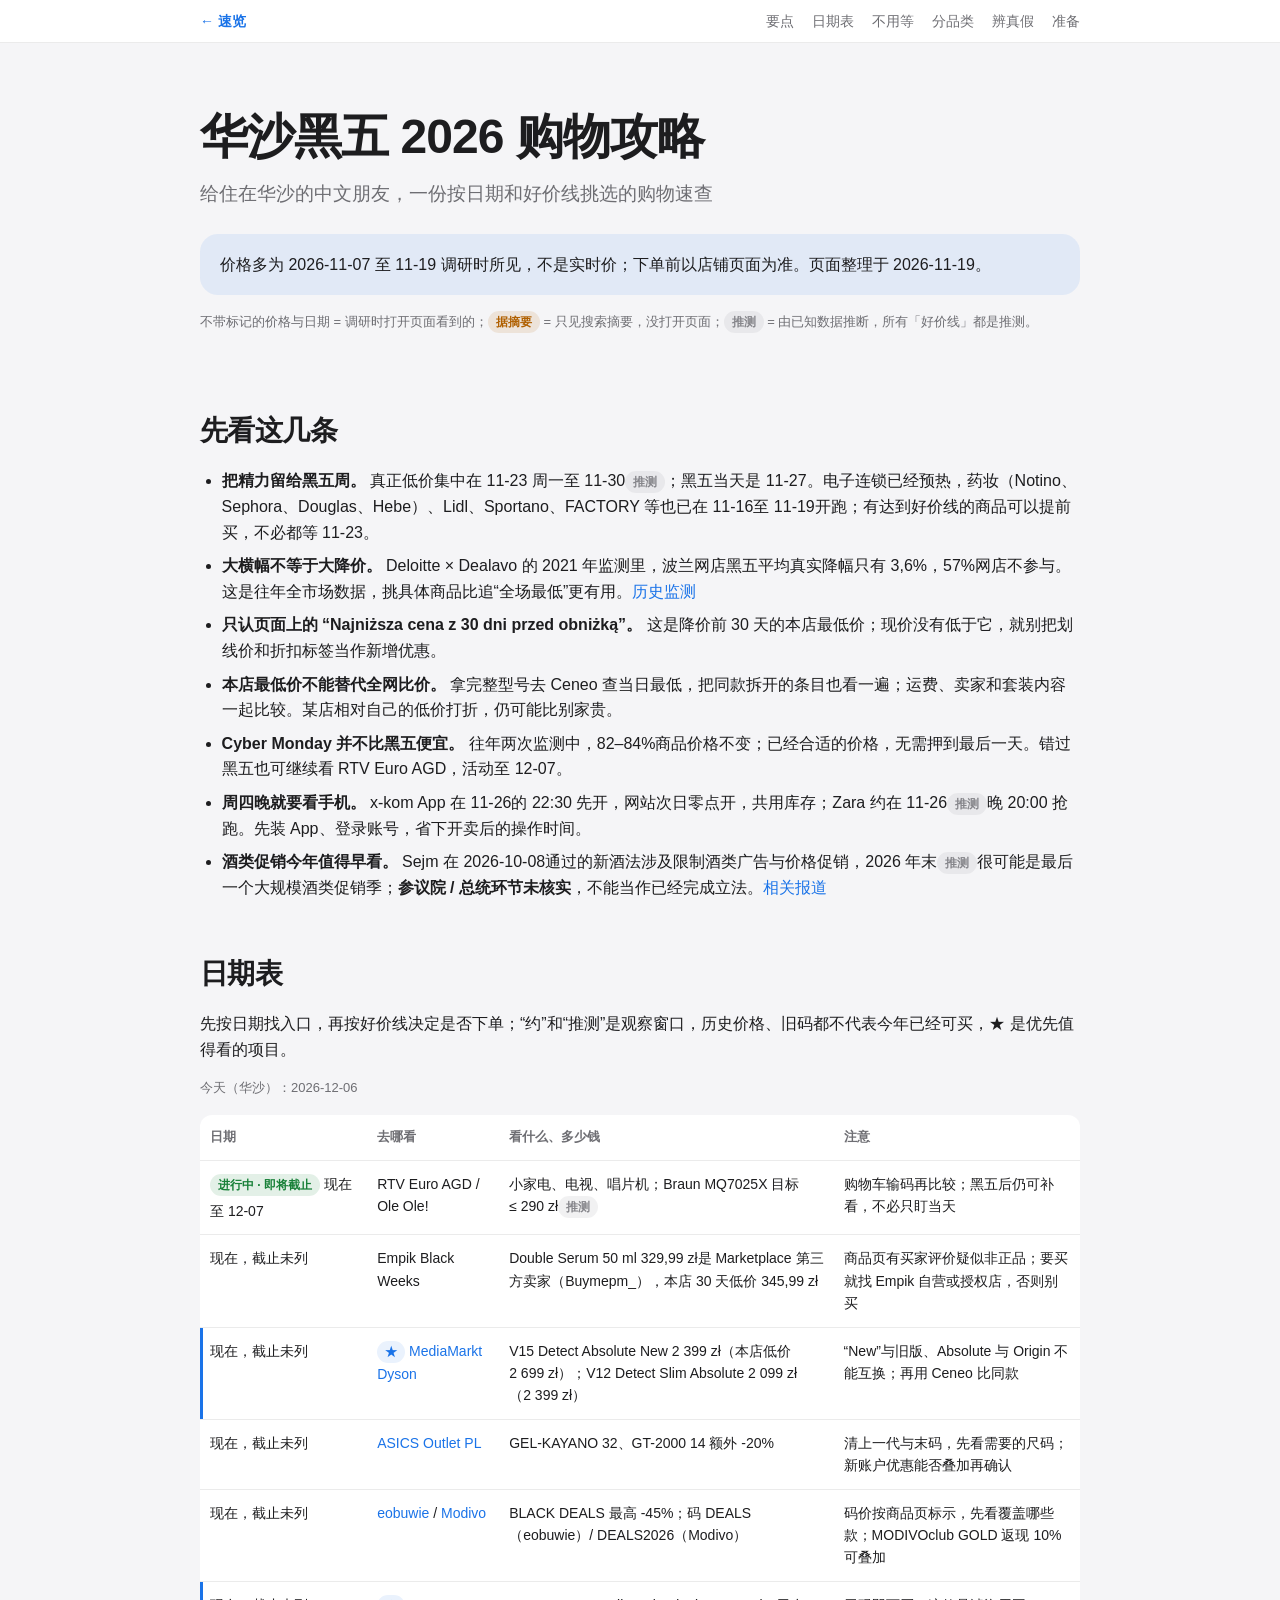
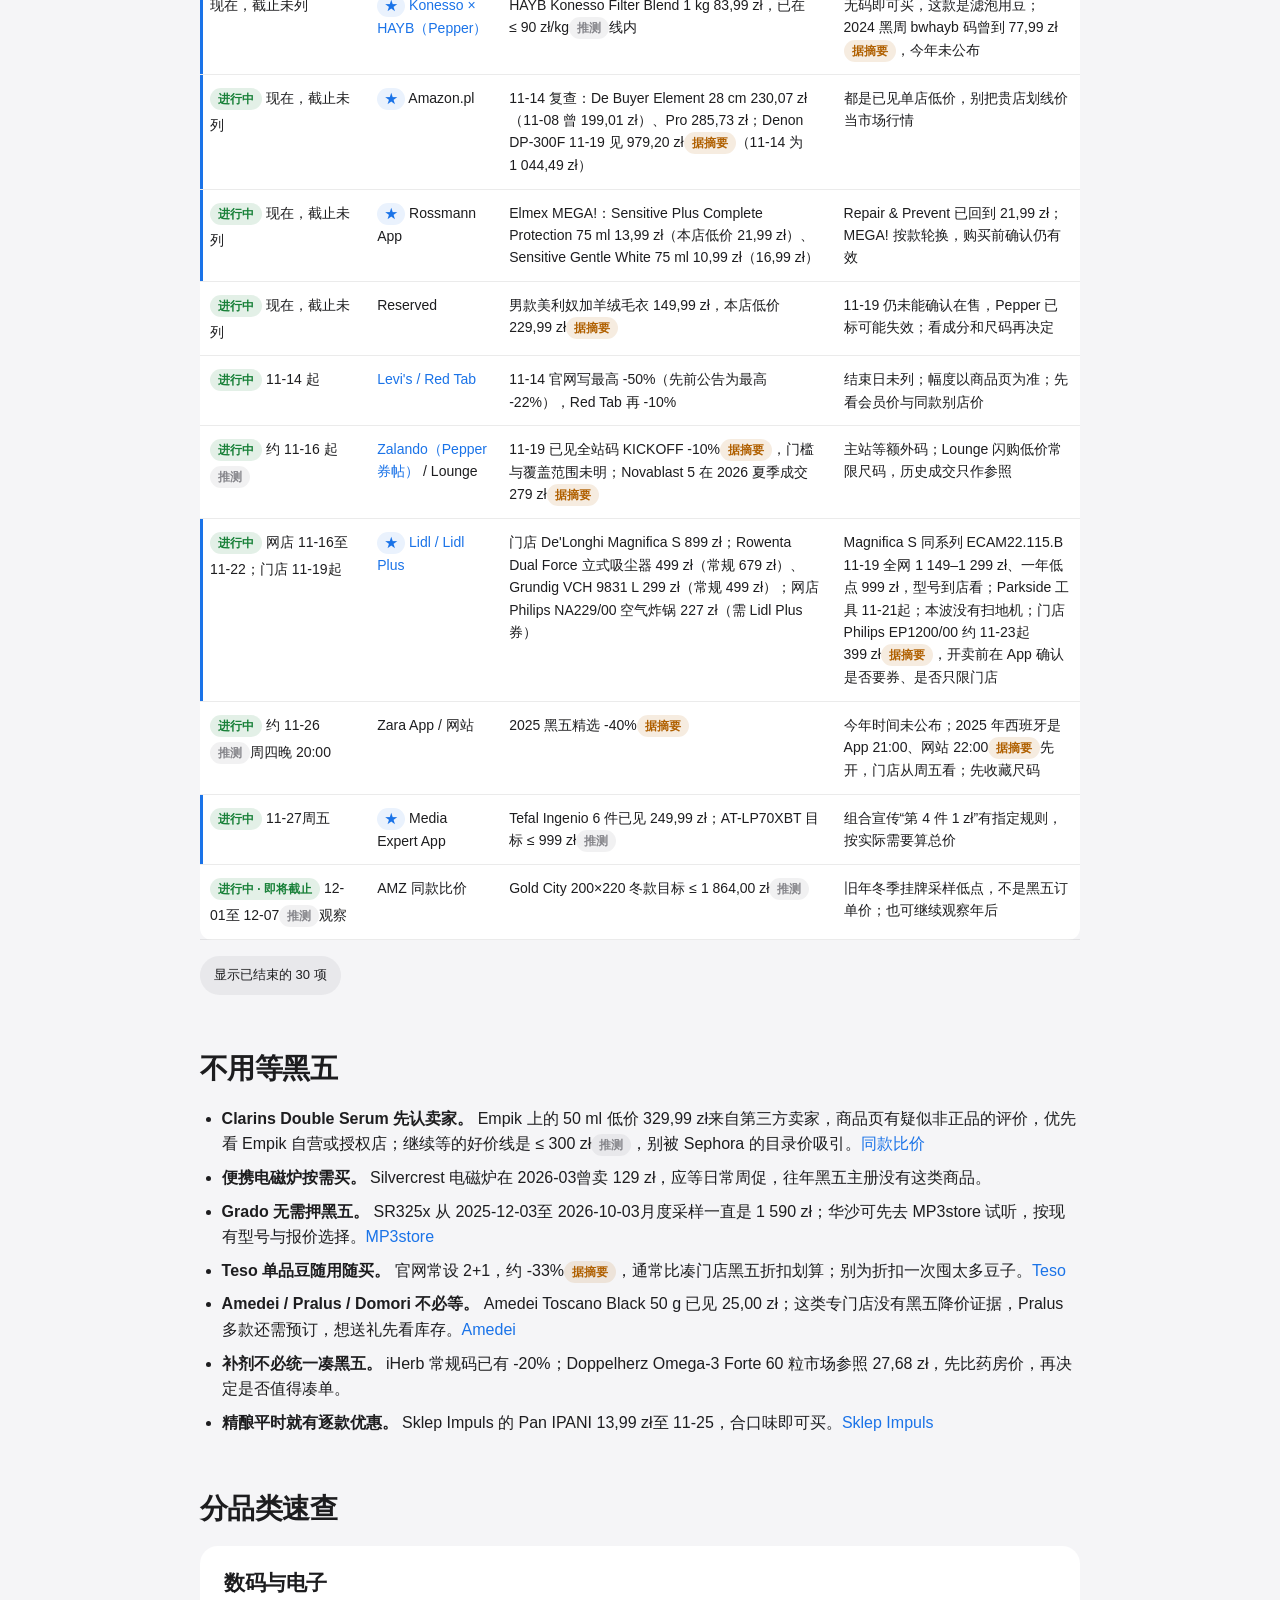
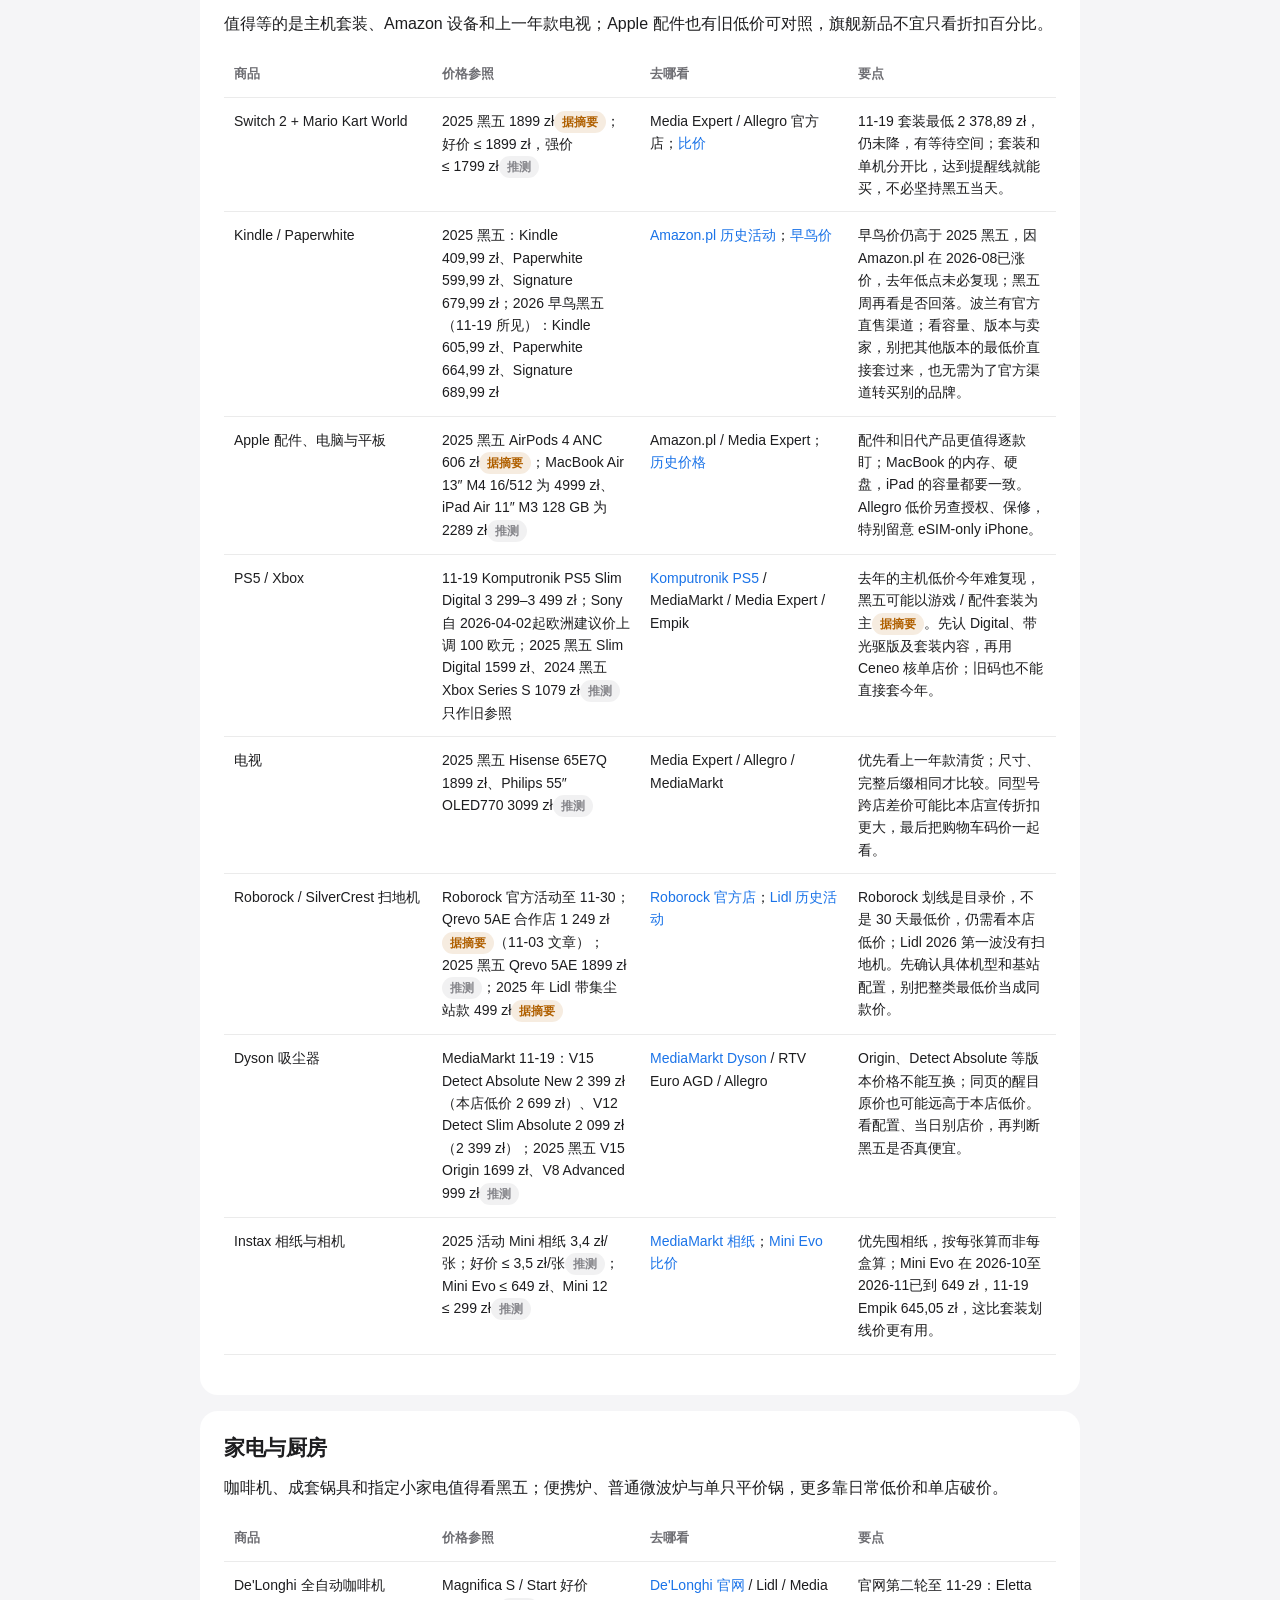
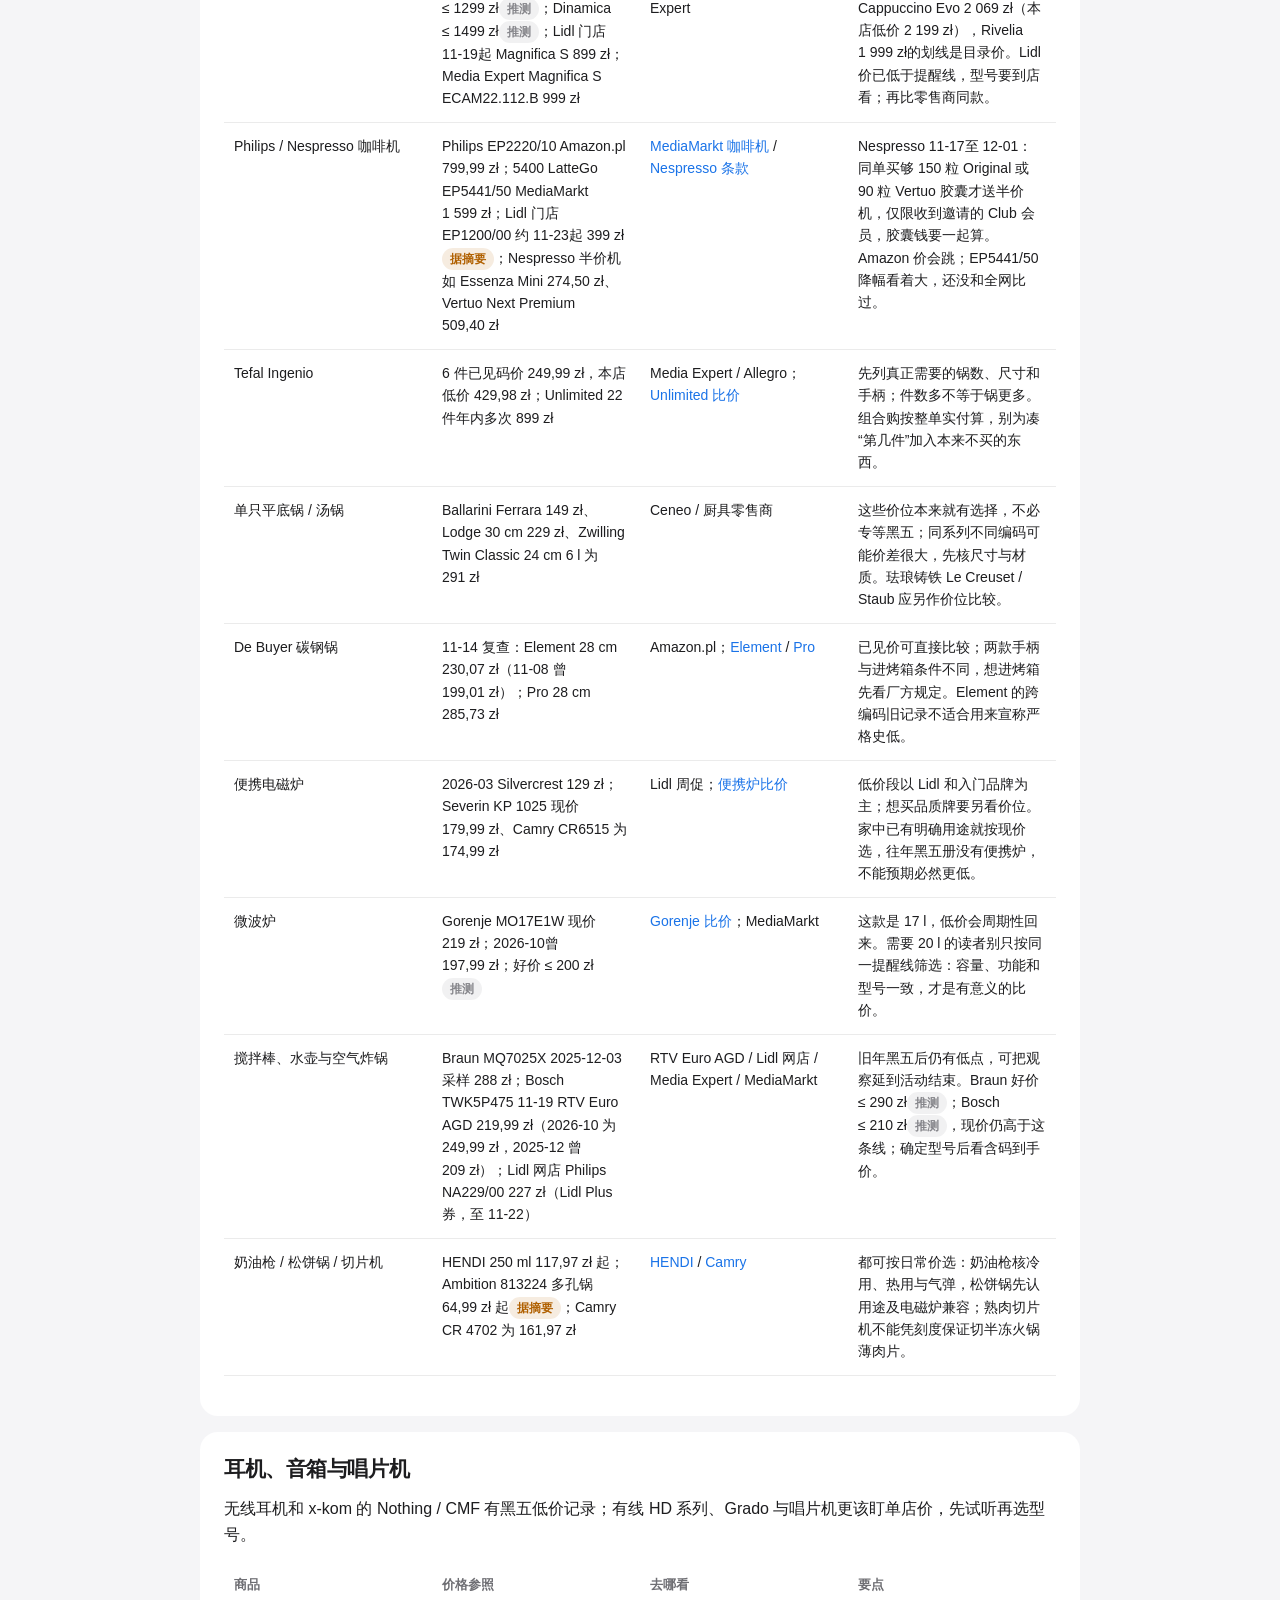
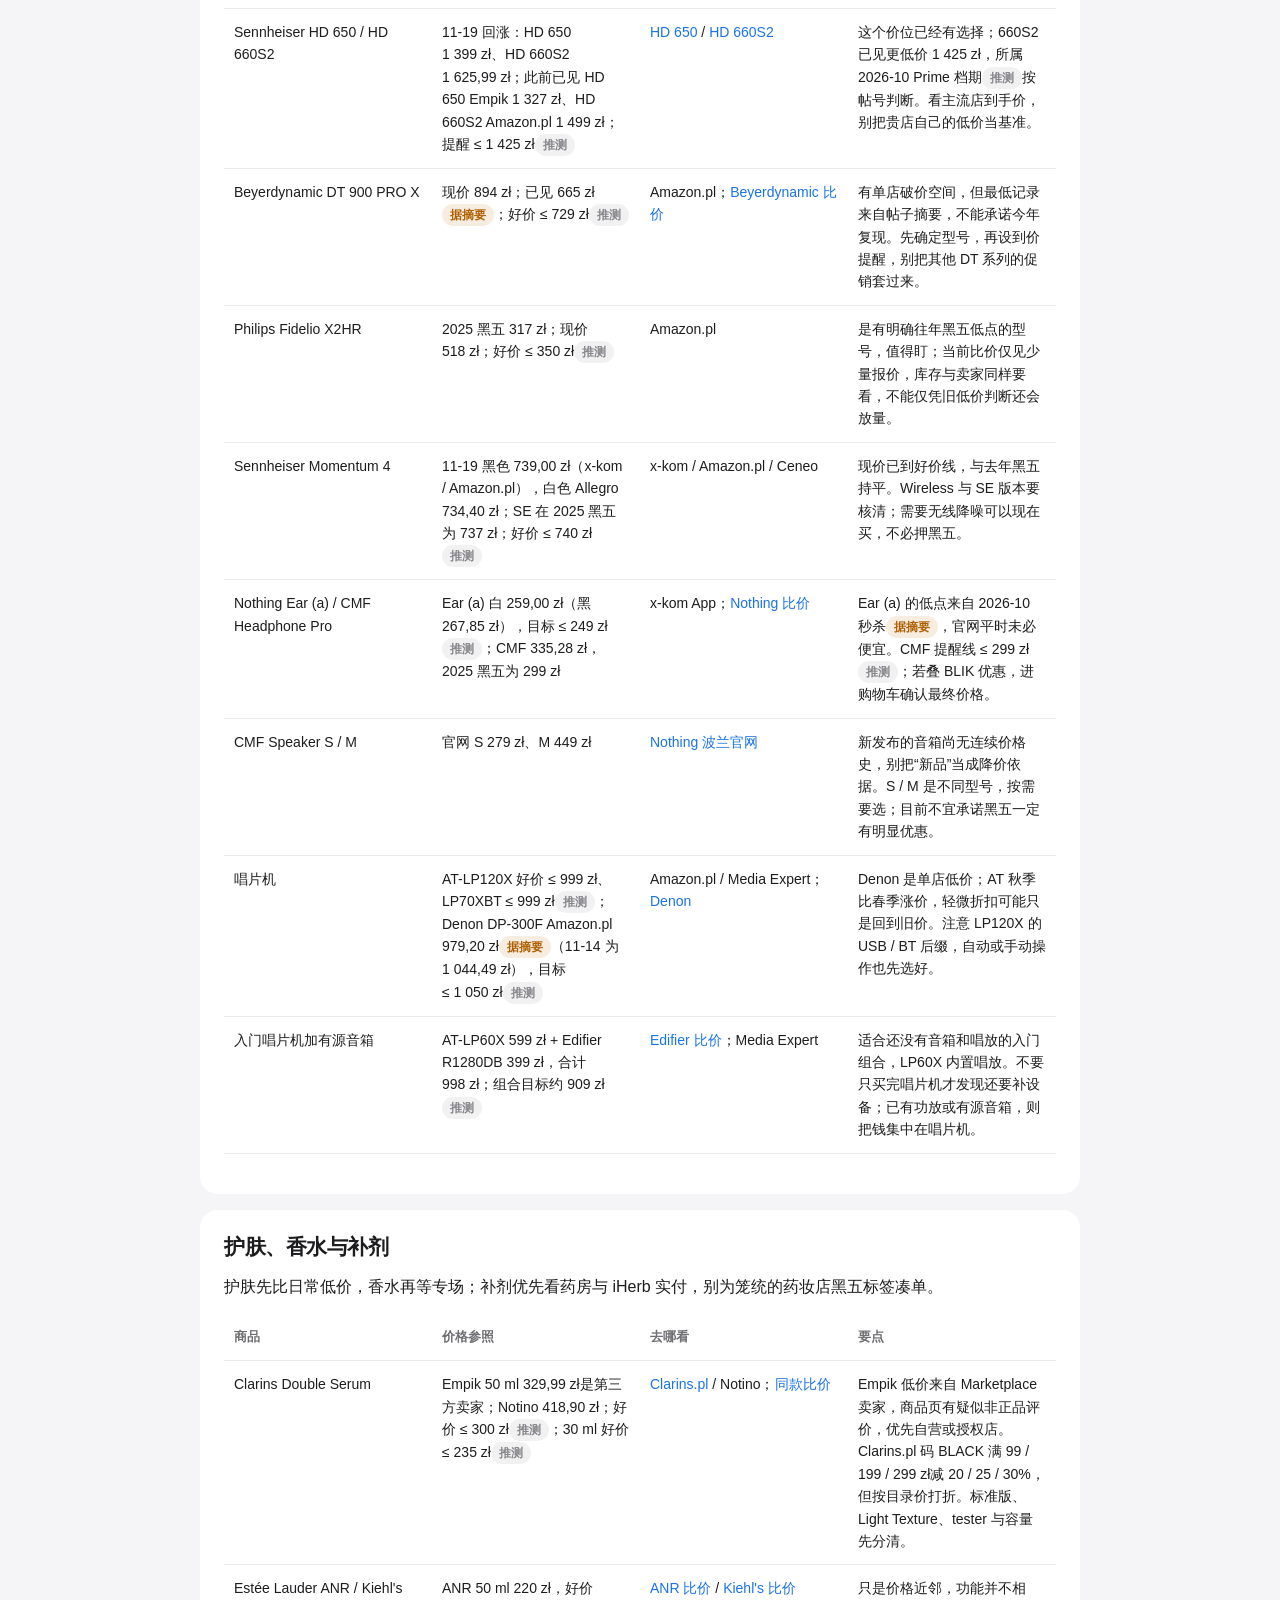
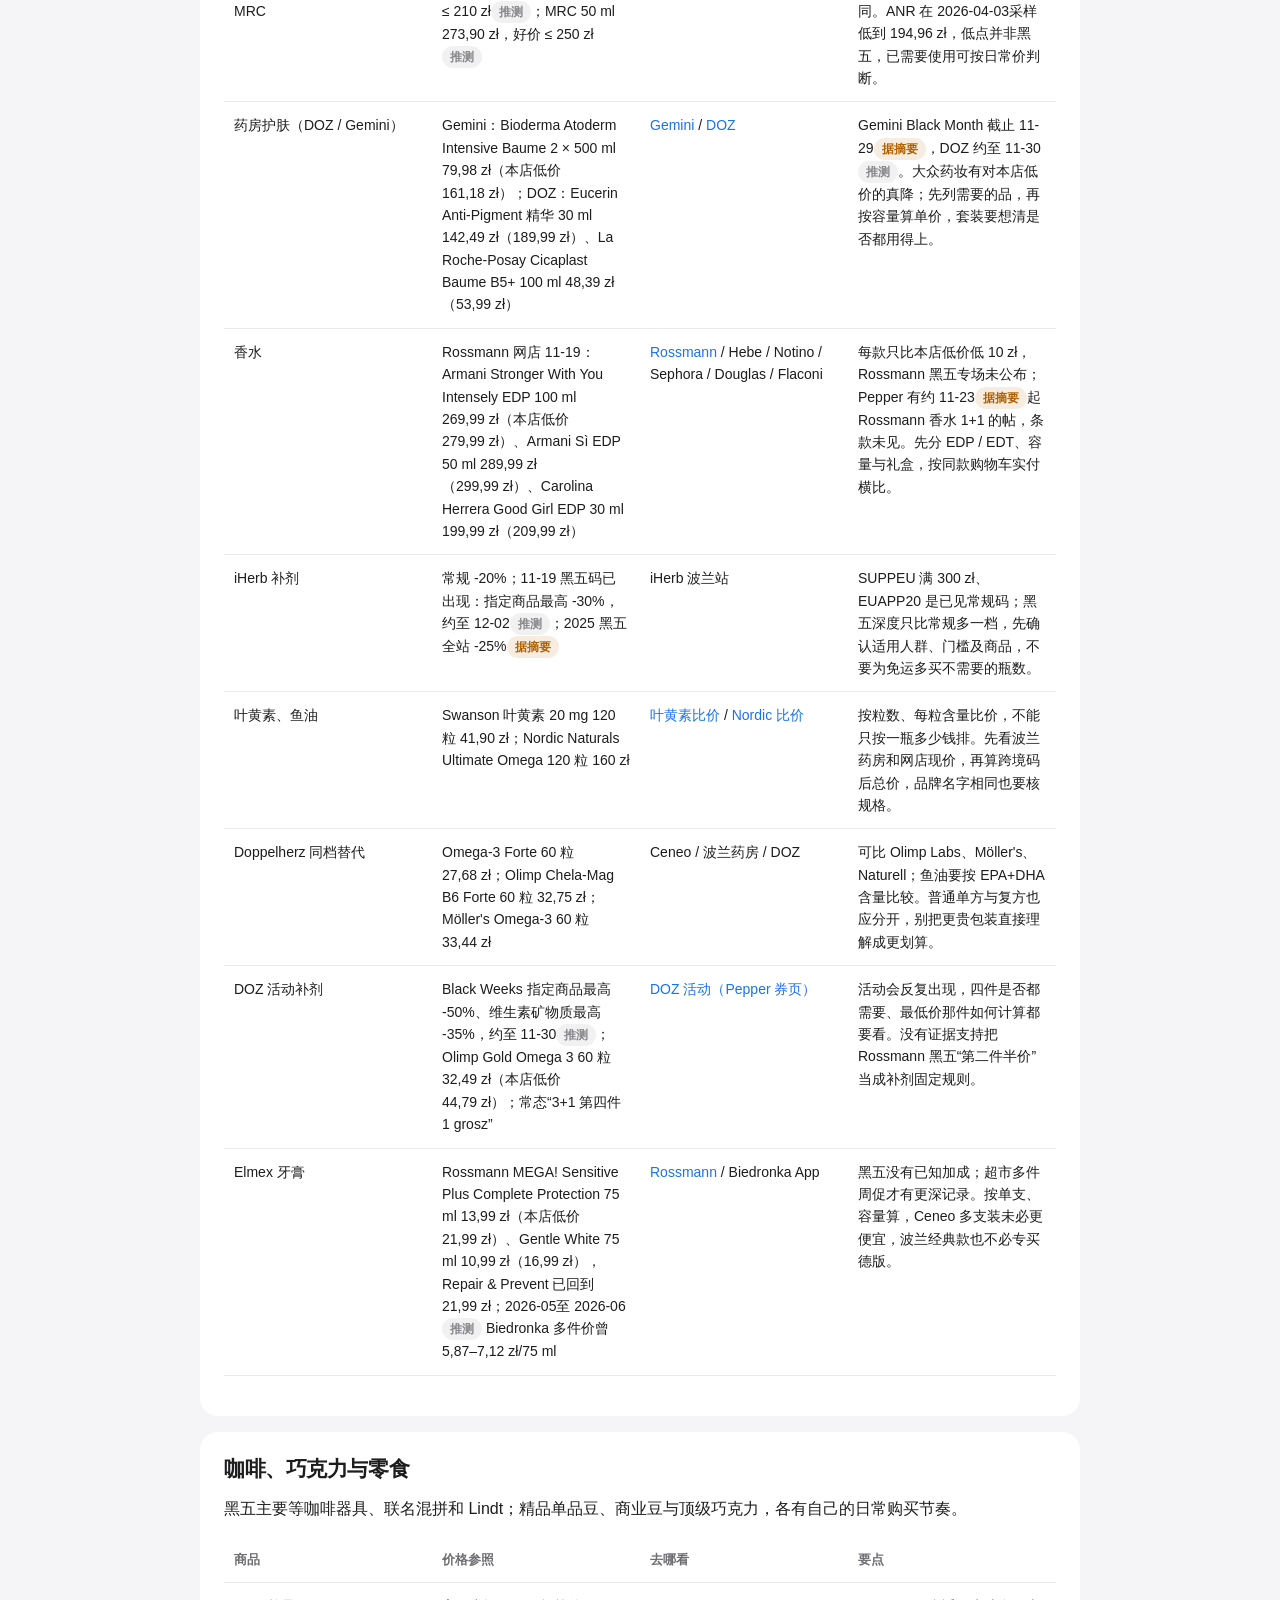
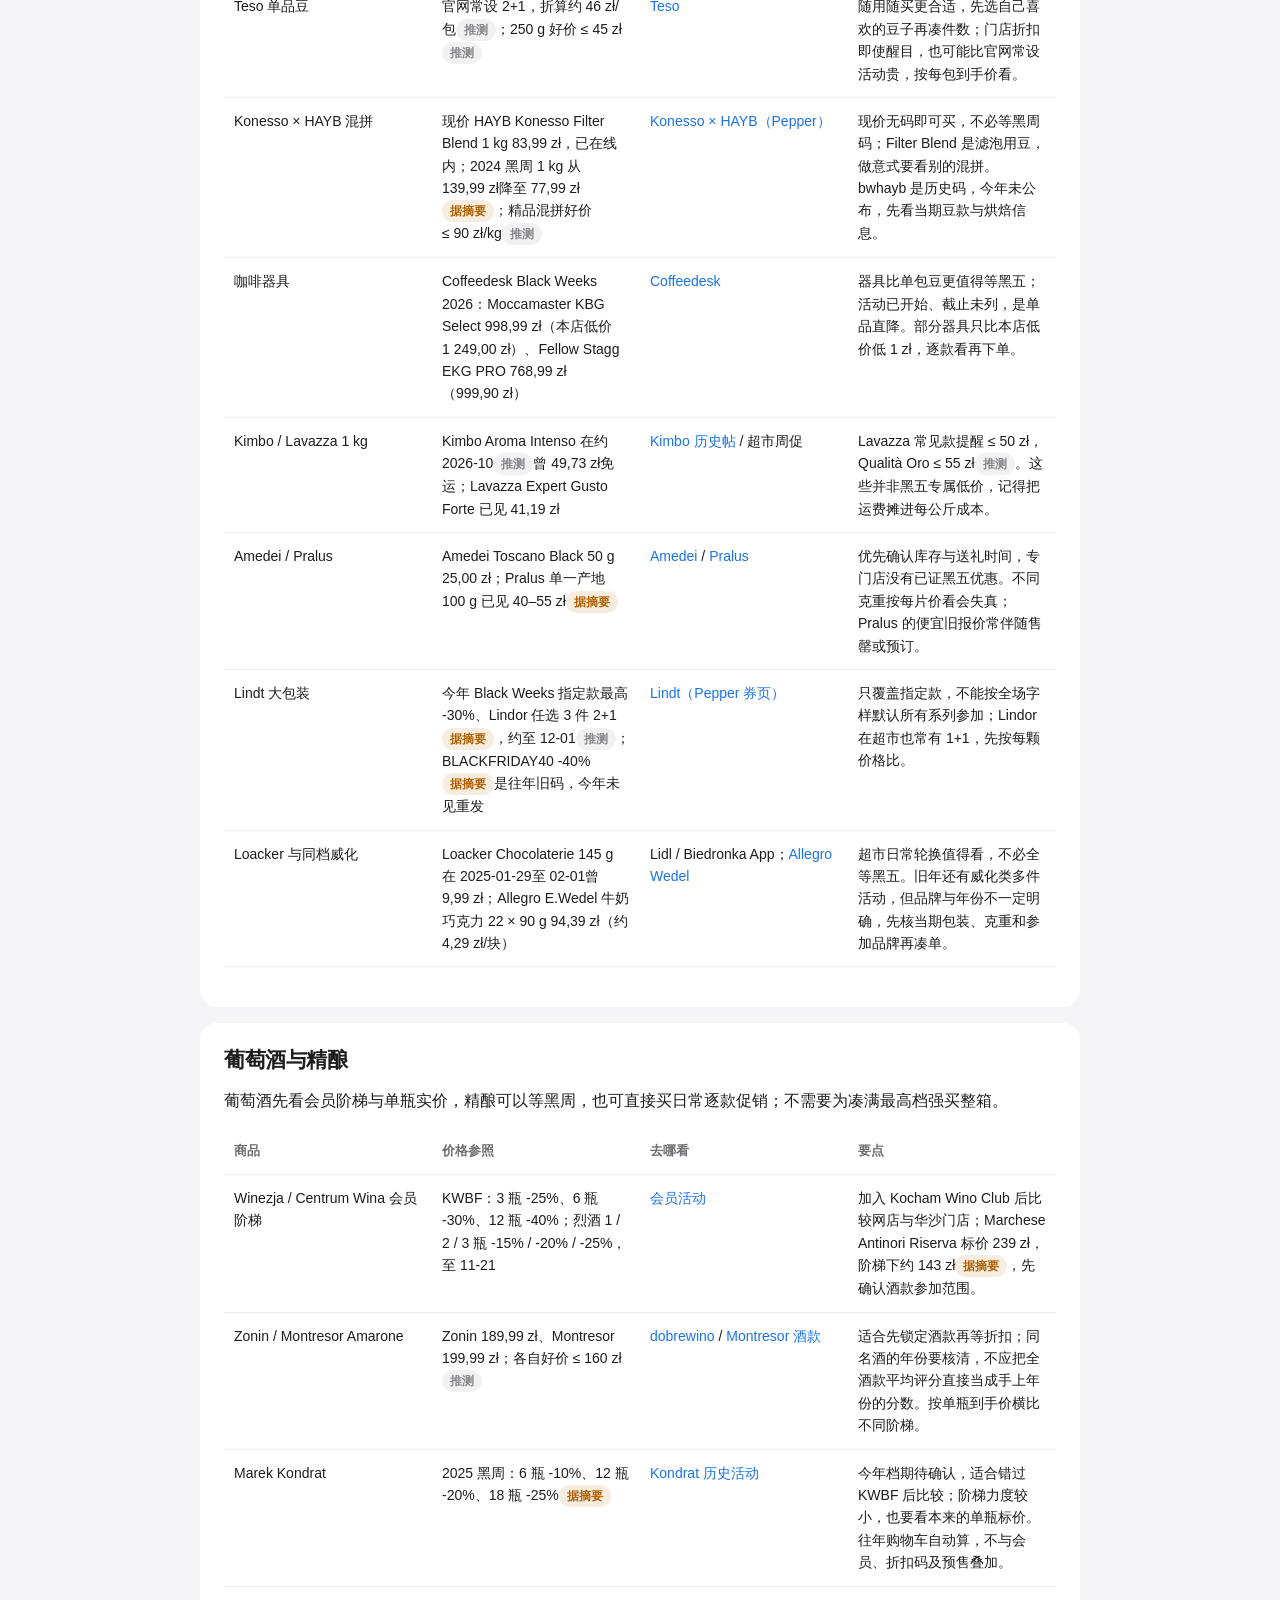
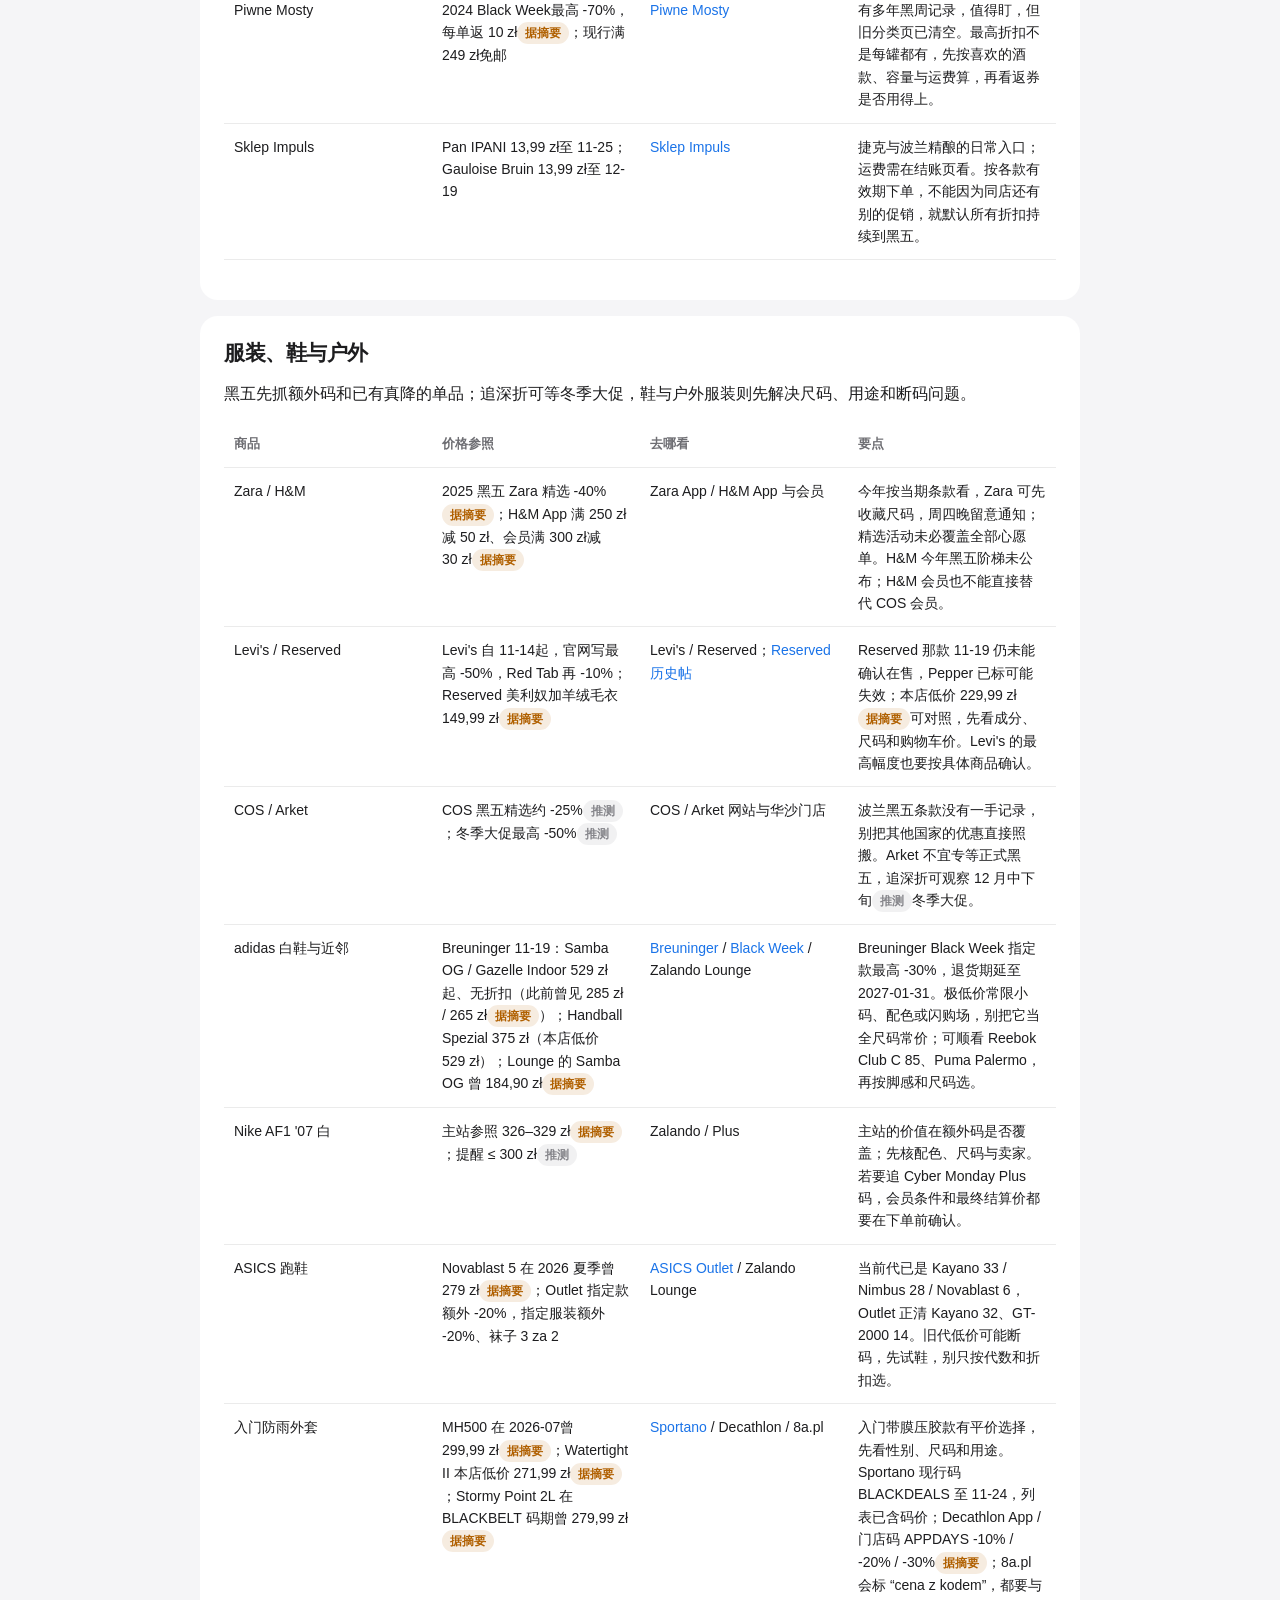
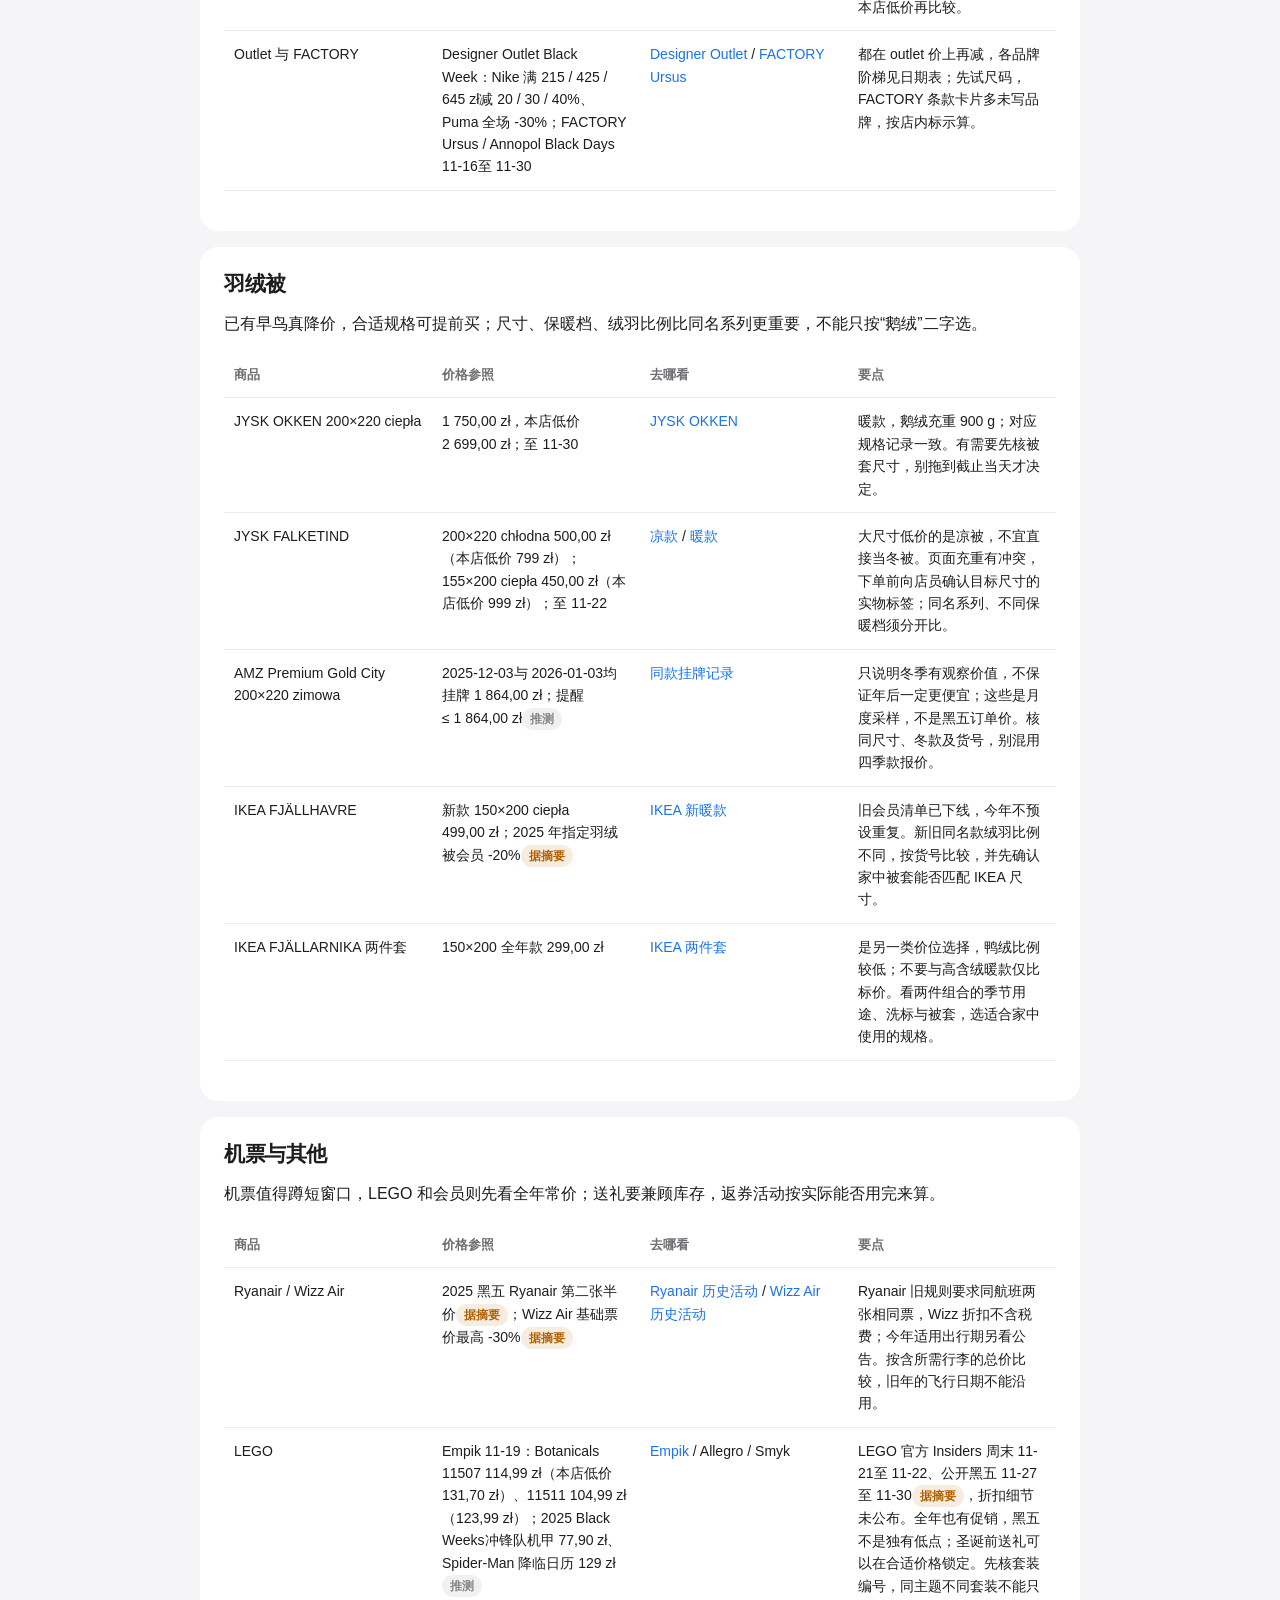
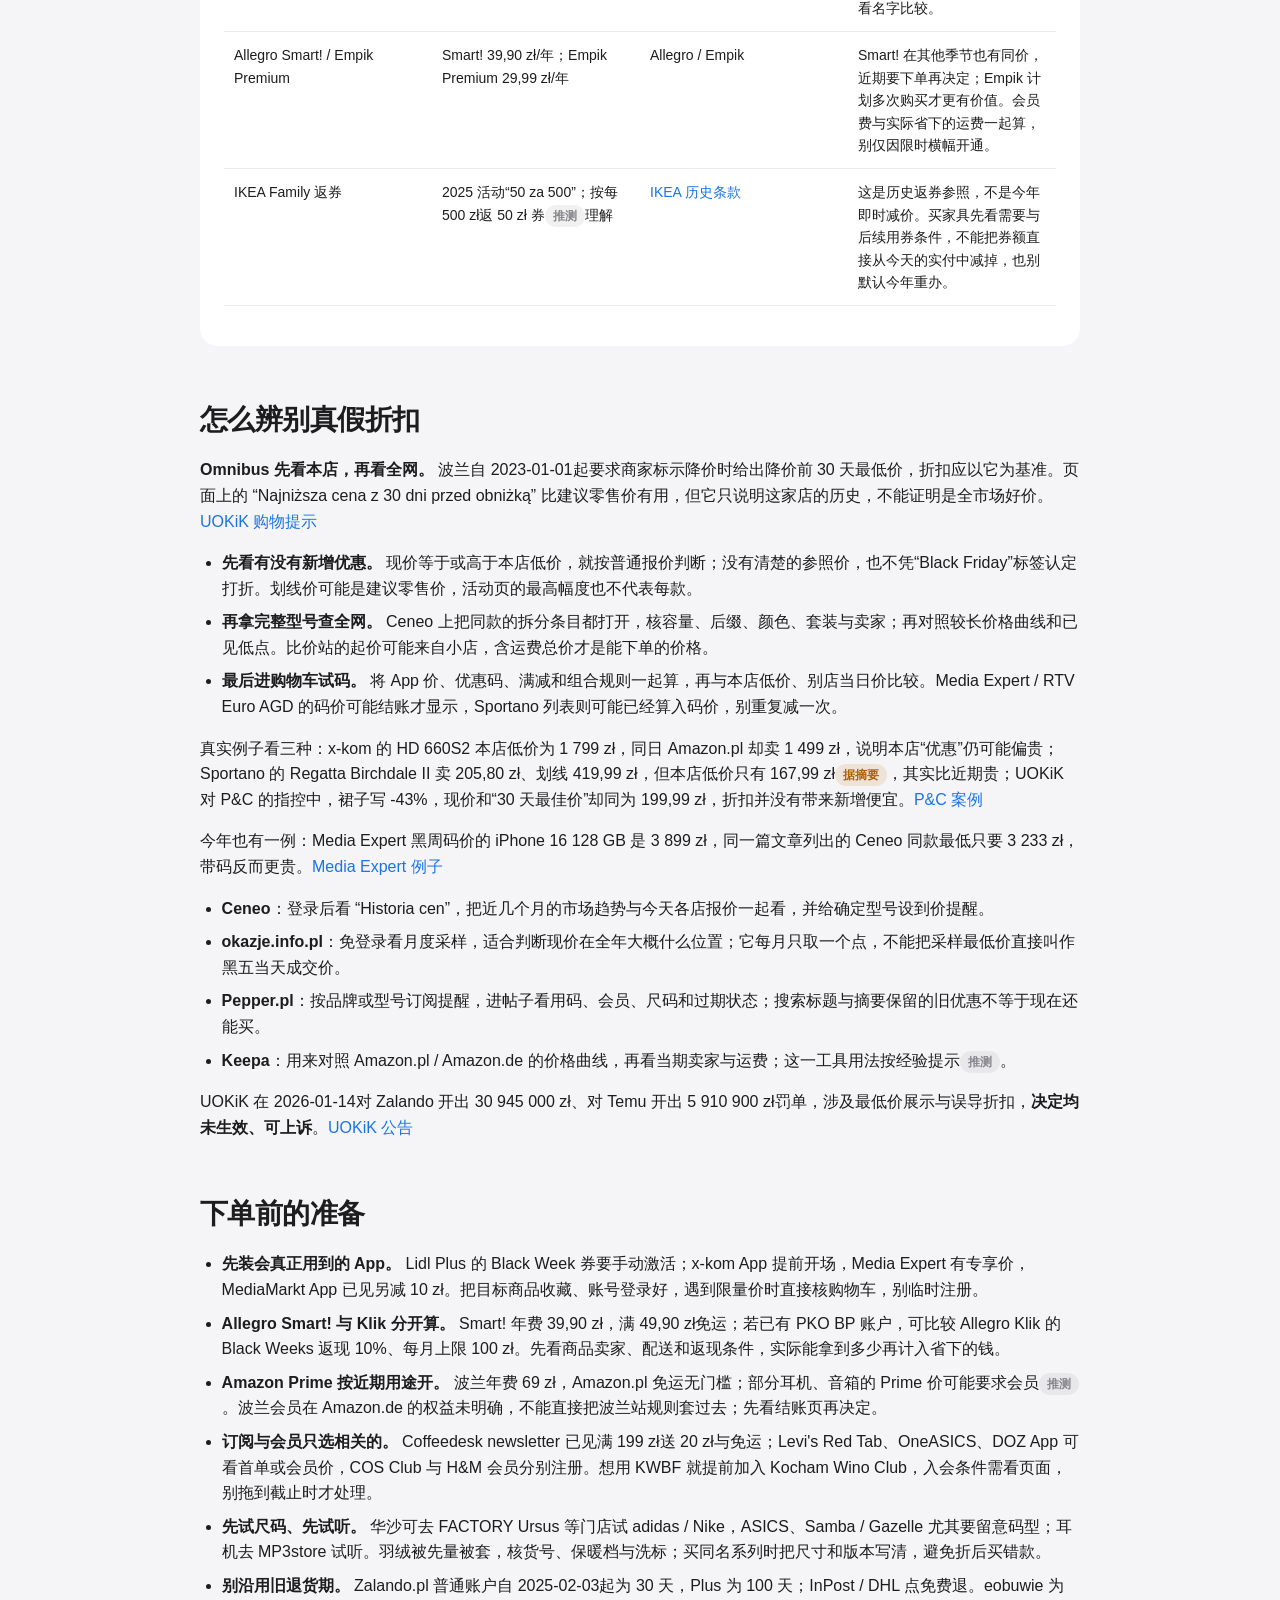
==== commit c10690d5: "blackfriday: refresh deals as of 2026-11-19 Add drugstore (Hebe, Super-Pharm, Notino, Sephora, Dougl" ====
--- a/blackfriday/index.html
+++ b/blackfriday/index.html
@@ -8,9 +8,9 @@
 @media(max-width:719px){.hero{padding-top:44px}section{margin:44px 0}.category{padding:20px 16px}table,thead,tbody,tr,td{display:block}table{background:transparent}thead{display:none}tr{background:var(--card);border-radius:14px;margin:12px 0;padding:10px 14px;overflow:hidden}.category tr{background:var(--fill)}td{border:0;padding:6px 0}td::before{content:attr(data-label);display:block;color:var(--text-3);font-size:12px;font-weight:600;margin-bottom:2px}tr.star td:first-child{box-shadow:none}tr.star{border-left:3px solid var(--accent);padding-left:11px}}
 </style></head>
 <body><nav class="nav" aria-label="页面导航"><div class="nav-inner"><a class="home" href="../">← 速览</a><div class="nav-links"><a href="#rules">要点</a><a href="#dates">日期表</a><a href="#nowait">不用等</a><a href="#cats">分品类</a><a href="#fake">辨真假</a><a href="#prep">准备</a></div></div></nav>
-<main><header class="hero"><h1>华沙黑五 2026 购物攻略</h1><p class="subtitle">给住在华沙的中文朋友，一份按日期和好价线挑选的购物速查</p><div class="notice">价格多为 2026-11-07 至 11-13 调研时所见，不是实时价；下单前以店铺页面为准。页面整理于 2026-11-14。</div><p class="legend">不带标记的价格与日期 = 调研时打开页面看到的；<span class="tag t-s">据摘要</span> = 只见搜索摘要，没打开页面；<span class="tag t-g">推测</span> = 由已知数据推断，所有「好价线」都是推测。</p></header><section><h2 id="rules">先看这几条</h2>
+<main><header class="hero"><h1>华沙黑五 2026 购物攻略</h1><p class="subtitle">给住在华沙的中文朋友，一份按日期和好价线挑选的购物速查</p><div class="notice">价格多为 2026-11-07 至 11-19 调研时所见，不是实时价；下单前以店铺页面为准。页面整理于 2026-11-19。</div><p class="legend">不带标记的价格与日期 = 调研时打开页面看到的；<span class="tag t-s">据摘要</span> = 只见搜索摘要，没打开页面；<span class="tag t-g">推测</span> = 由已知数据推断，所有「好价线」都是推测。</p></header><section><h2 id="rules">先看这几条</h2>
 <ul>
-<li><strong>把精力留给黑五周。</strong> 真正低价集中在 11-23 周一至 11-30<span class="tag t-g">推测</span>；黑五当天是 11-27。电子连锁已经预热，有达到好价线的商品可以提前买，不必统一等周五。</li>
+<li><strong>把精力留给黑五周。</strong> 真正低价集中在 11-23 周一至 11-30<span class="tag t-g">推测</span>；黑五当天是 11-27。电子连锁已经预热，药妆（Notino、Sephora、Douglas、Hebe）、Lidl、Sportano、FACTORY 等也已在 11-16至 11-19开跑；有达到好价线的商品可以提前买，不必都等 11-23。</li>
 <li><strong>大横幅不等于大降价。</strong> Deloitte × Dealavo 的 2021 年监测里，波兰网店黑五平均真实降幅只有 3,6%，57%网店不参与。这是往年全市场数据，挑具体商品比追“全场最低”更有用。<a href="https://itwiz.pl/black-friday-po-polsku-srednie-obnizki-cen-siegnely-zaledwie-36/" target="_blank" rel="noopener">历史监测</a></li>
 <li><strong>只认页面上的 “Najniższa cena z 30 dni przed obniżką”。</strong> 这是降价前 30 天的本店最低价；现价没有低于它，就别把划线价和折扣标签当作新增优惠。</li>
 <li><strong>本店最低价不能替代全网比价。</strong> 拿完整型号去 Ceneo 查当日最低，把同款拆开的条目也看一遍；运费、卖家和套装内容一起比较。某店相对自己的低价打折，仍可能比别家贵。</li>
@@ -21,47 +21,47 @@
 </section>
 <section><h2 id="dates">日期表</h2>
 <p>先按日期找入口，再按好价线决定是否下单；“约”和“推测”是观察窗口，历史价格、旧码都不代表今年已经可买，★ 是优先值得看的项目。</p>
-<p class="today"></p><table class="dates"><thead><tr><th>日期</th><th>去哪看</th><th>看什么、多少钱</th><th>注意</th></tr></thead><tbody><tr data-start="2026-10-16" data-end="2026-12-07"><td data-label="日期">现在至 12-07</td><td data-label="去哪看">RTV Euro AGD / Ole Ole!</td><td data-label="看什么、多少钱">小家电、电视、唱片机；Braun MQ7025X 目标 ≤ 290 zł<span class="tag t-g">推测</span></td><td data-label="注意">购物车输码再比较；黑五后仍可补看，不必只盯当天</td></tr><tr data-start="2026-10-19" data-end="2026-11-29" class="star"><td data-label="日期">现在至 11-29；11-26晚 22:30</td><td data-label="去哪看"><span class="star-badge" aria-label="重点">★</span> <a href="https://www.x-kom.pl/poradniki/9493-black-friday-2025-wszystko-co-musisz-wiedziec-o-czarnym-piatku.html" target="_blank" rel="noopener">x-kom 黑五指南</a></td><td data-label="看什么、多少钱">每周一 App 8:00、网站 10:00 上新；CMF Headphone Pro 目标 ≤ 299 zł<span class="tag t-g">推测</span></td><td data-label="注意">黑五专场 App 先开、网站次日零点开；共用库存，先登录</td></tr><tr data-start="2026-10-26" data-end="2026-11-30"><td data-label="日期">现在至 11-30</td><td data-label="去哪看"><a href="https://www.komputronik.pl/informacje/aktualnosci/black-friday-2026/" target="_blank" rel="noopener">Komputronik</a></td><td data-label="看什么、多少钱">电子与家电组合；11-23至 11-29重点看组合折扣</td><td data-label="注意">列表同时显示原价和本店低价；组合便宜也要逐件算</td></tr><tr data-start="2026-11-02" data-end="2026-11-30"><td data-label="日期">现在至 11-30</td><td data-label="去哪看"><a href="https://spidersweb.pl/2026/11/allegro-black-weeks-2026-wystartowalo.html" target="_blank" rel="noopener">Allegro Black Weeks</a></td><td data-label="看什么、多少钱">电子、家居；PKO BP 的 Klik 返现 10%，月上限 100 zł</td><td data-label="注意">Smart!、卖家资质、运费一起看；优先品牌官方店</td></tr><tr data-start="" data-end=""><td data-label="日期">现在，截止未列</td><td data-label="去哪看">Empik Black Weeks</td><td data-label="看什么、多少钱">Double Serum 50 ml 329,99 zł，免运；电子、美妆也可比较</td><td data-label="注意">活动从 10 月底开始；现价比大牌店的目录价更有参考价值</td></tr><tr data-start="" data-end="2026-11-30"><td data-label="日期">现在至 11-30<span class="tag t-s">据摘要</span></td><td data-label="去哪看"><a href="https://www.pepper.pl/promocje/hot-deals-decatlhon-zbiorcza-1380775" target="_blank" rel="noopener">Decathlon（Pepper 合集帖）</a></td><td data-label="看什么、多少钱">户外服装；MH500 曾到 299,99 zł<span class="tag t-s">据摘要</span></td><td data-label="注意">这是 2026-07<span class="tag t-s">据摘要</span>的历史价；App 码是否覆盖当款，放进购物车看</td></tr><tr data-start="" data-end=""><td data-label="日期">现在，截止未列</td><td data-label="去哪看"><a href="https://outlet.asics.com/pl/pl-pl/" target="_blank" rel="noopener">ASICS Outlet PL</a></td><td data-label="看什么、多少钱">GEL-KAYANO 32、GT-2000 14 额外 -20%</td><td data-label="注意">清上一代与末码，先看需要的尺码；新账户优惠能否叠加再确认</td></tr><tr data-start="" data-end="2026-11-30"><td data-label="日期">整个 11 月</td><td data-label="去哪看">dobrewino.pl</td><td data-label="看什么、多少钱">每周轮换 -5%至 -40%</td><td data-label="注意">轮到的酒款每周不同，先比单瓶价格，别只看全店最高折扣</td></tr><tr data-start="" data-end=""><td data-label="日期">现在，截止未列</td><td data-label="去哪看"><a href="https://mediamarkt.pl/pl/list/tefal-black-friday" target="_blank" rel="noopener">MediaMarkt Tefal</a></td><td data-label="看什么、多少钱">EY245GE0 空气炸锅 249 zł，本店低价 399,99 zł</td><td data-label="注意">已见真降；黑五标签下的其他型号仍要单独比价</td></tr><tr data-start="2026-11-12" data-end="2026-11-15" class="star"><td data-label="日期">现在至 11-15</td><td data-label="去哪看"><span class="star-badge" aria-label="重点">★</span> <a href="https://jysk.pl/sypialnia/koldry/koldry-puchowe/koldra-z-puchu-gesiego-200x220-kronborg-okken-ciepla" target="_blank" rel="noopener">JYSK OKKEN</a></td><td data-label="看什么、多少钱">200×220 ciepła 1 750,00 zł，本店低价 2 699,00 zł</td><td data-label="注意">明天截止；暖款鹅绒被，别按全店黑五结束日延后决定</td></tr><tr data-start="2026-11-12" data-end="2026-11-22" class="star"><td data-label="日期">现在至 11-22</td><td data-label="去哪看"><span class="star-badge" aria-label="重点">★</span> <a href="https://jysk.pl/sypialnia/koldry/koldry-puchowe/koldra-z-puchu-kaczego-200x220-falketind-chlodna" target="_blank" rel="noopener">JYSK FALKETIND</a></td><td data-label="看什么、多少钱">200×220 chłodna 500,00 zł；155×200 ciepła 450,00 zł</td><td data-label="注意">前者是凉被；先确认尺寸、保暖档和实物标签，再判断是否合适</td></tr><tr data-start="2026-11-12" data-end="" class="star"><td data-label="日期">现在，截止未列</td><td data-label="去哪看"><span class="star-badge" aria-label="重点">★</span> Amazon.pl</td><td data-label="看什么、多少钱">11-14 复查：De Buyer Element 28 cm 230,07 zł（11-08 曾 199,01 zł）、Pro 285,73 zł；Denon DP-300F 1 044,49 zł</td><td data-label="注意">都是已见单店低价，别把贵店划线价当市场行情</td></tr><tr data-start="2026-11-12" data-end="" class="star"><td data-label="日期">现在，截止未列</td><td data-label="去哪看"><span class="star-badge" aria-label="重点">★</span> Rossmann App</td><td data-label="看什么、多少钱">Elmex Repair &amp; Prevent 75 ml 13,99 zł</td><td data-label="注意">本店低价 21,99 zł；MEGA! 按款轮换，购买前确认仍有效</td></tr><tr data-start="2026-11-12" data-end="2026-11-30"><td data-label="日期">现在，约至 11-30<span class="tag t-g">推测</span></td><td data-label="去哪看"><a href="https://www.pepper.pl/kupony/doz.pl" target="_blank" rel="noopener">DOZ.pl（Pepper 券页）</a></td><td data-label="看什么、多少钱">指定维生素、矿物质最高 -35%</td><td data-label="注意">与药房日常价比较；“补剂”活动不等于每一款都参加</td></tr><tr data-start="2026-11-12" data-end=""><td data-label="日期">现在，截止未列</td><td data-label="去哪看"><a href="https://sportano.pl/black-month-hero-master?p=78" target="_blank" rel="noopener">Sportano</a></td><td data-label="看什么、多少钱">BLACKBELT 精选额外 -5%至 -40%<span class="tag t-s">据摘要</span>；Stormy Point 2L 279,99 zł<span class="tag t-s">据摘要</span></td><td data-label="注意">外套多数额外折扣较小，列表已含码价；对照本店低价</td></tr><tr data-start="2026-11-12" data-end="" class="star"><td data-label="日期">现在，截止未列</td><td data-label="去哪看"><span class="star-badge" aria-label="重点">★</span> Reserved</td><td data-label="看什么、多少钱">男款美利奴加羊绒毛衣 149,99 zł，本店低价 229,99 zł<span class="tag t-s">据摘要</span></td><td data-label="注意">11-14 未能确认是否仍在售；看成分和尺码，合适可先买</td></tr><tr data-start="2026-11-12" data-end="2026-11-21" class="star"><td data-label="日期">现在至 11-21</td><td data-label="去哪看"><span class="star-badge" aria-label="重点">★</span> <a href="https://winezja.pl/en/aktualne-kampanie-black-friday-dla-klubowiczow-kocham-wino" target="_blank" rel="noopener">Winezja / Centrum Wina</a></td><td data-label="看什么、多少钱">KWBF：3 瓶 -25%、6 瓶 -30%、12 瓶 -40%</td><td data-label="注意">Kocham Wino Club 会员，华沙门店也能用；别等到黑五才凑单</td></tr><tr data-start="2026-11-14" data-end=""><td data-label="日期">11-14 起</td><td data-label="去哪看"><a href="https://www.levi.com/PL/en/features/black-friday-cyber-monday-deals" target="_blank" rel="noopener">Levi's / Red Tab</a></td><td data-label="看什么、多少钱">11-14 官网写最高 -50%（先前公告为最高 -22%），Red Tab 再 -10%</td><td data-label="注意">结束日未列；幅度以商品页为准；先看会员价与同款别店价</td></tr><tr data-start="2026-11-16" data-end=""><td data-label="日期">约 11-16 起<span class="tag t-g">推测</span></td><td data-label="去哪看">Zalando / Lounge</td><td data-label="看什么、多少钱">Novablast 5 在 2026 夏季成交 279 zł<span class="tag t-s">据摘要</span></td><td data-label="注意">主站等额外码；Lounge 闪购低价常限尺码，历史成交只作参照</td></tr><tr data-start="2026-11-19" data-end="2026-12-01" class="star"><td data-label="日期">约 11-19至 12-01<span class="tag t-g">推测</span></td><td data-label="去哪看"><span class="star-badge" aria-label="重点">★</span> Amazon.pl / Amazon.de</td><td data-label="看什么、多少钱">HD 660S2 目标 ≤ 1 425 zł、Fidelio X2HR ≤ 350 zł<span class="tag t-g">推测</span>；顺看 Kindle、Apple</td><td data-label="注意">黑五周开始日未公布，也可能晚一天；首日即可比价，不必等周五</td></tr><tr data-start="2026-11-20" data-end="2026-11-30"><td data-label="日期">11-20至 11-30</td><td data-label="去哪看">Flaconi</td><td data-label="看什么、多少钱">香水、护肤；满 87 zł免运</td><td data-label="注意">档期来自德国来源，波兰站参加款与用码条件须看当期页面</td></tr><tr data-start="2026-11-23" data-end="2026-11-26"><td data-label="日期">11-23至 11-26<span class="tag t-g">推测</span>观察</td><td data-label="去哪看">Media Expert / Allegro 官方店</td><td data-label="看什么、多少钱">Switch 2 + Mario Kart World 目标 ≤ 1899 zł，≤ 1799 zł<span class="tag t-g">推测</span>是强价</td><td data-label="注意">达线就可买；2025 黑五套装价为 1899 zł<span class="tag t-s">据摘要</span></td></tr><tr data-start="2026-11-23" data-end="2026-11-26" class="star"><td data-label="日期">11-23至 11-26<span class="tag t-g">推测</span>观察</td><td data-label="去哪看"><span class="star-badge" aria-label="重点">★</span> <a href="https://www.lindt.pl/sklep/black-friday" target="_blank" rel="noopener">Lindt</a></td><td data-label="看什么、多少钱">旧码 BLACKFRIDAY40：-40%<span class="tag t-s">据摘要</span></td><td data-label="注意">年份未定，圣诞系列除外；只有今年重新公布才能用</td></tr><tr data-start="2026-11-23" data-end="2026-11-26" class="star"><td data-label="日期">11-23至 11-26<span class="tag t-g">推测</span>观察</td><td data-label="去哪看"><span class="star-badge" aria-label="重点">★</span> Konesso × HAYB</td><td data-label="看什么、多少钱">2024 黑周 bwhayb：1 kg 混拼 77,99 zł<span class="tag t-s">据摘要</span></td><td data-label="注意">历史联名限量码，每款限一；等今年公告再凑单</td></tr><tr data-start="2026-11-23" data-end="2026-11-28"><td data-label="日期">约 11-23至 11-28<span class="tag t-g">推测</span></td><td data-label="去哪看">Lidl / Lidl Plus</td><td data-label="看什么、多少钱">2025 黑五：SilverCrest 扫地机 499 zł、Parkside 冲击钻 499 zł<span class="tag t-s">据摘要</span></td><td data-label="注意">主波看 gazetka、激活券；第二波约 11-27至 11-29<span class="tag t-g">推测</span>再看工具和吸尘器</td></tr><tr data-start="2026-11-23" data-end="2026-11-30"><td data-label="日期">约 11-23至 11-30<span class="tag t-g">推测</span></td><td data-label="去哪看">Douglas</td><td data-label="看什么、多少钱">会员提前与黑五护肤香水活动</td><td data-label="注意">按德国档期推算；先比日常低价，别从目录价判断优惠</td></tr><tr data-start="2026-11-24" data-end="2026-12-01"><td data-label="日期">约 11-24至 12-01<span class="tag t-g">推测</span></td><td data-label="去哪看"><a href="https://www.marekkondrat.pl/en/blog/black-week-w-kondrat-wina-wybrane-2025-2" target="_blank" rel="noopener">Marek Kondrat</a></td><td data-label="看什么、多少钱">2025 黑周：6 瓶 -10%、12 瓶 -20%、18 瓶 -25%<span class="tag t-s">据摘要</span></td><td data-label="注意">错过 KWBF 后再比较；往年不与会员、折扣码和预售叠加</td></tr><tr data-start="2026-11-25" data-end="2026-11-28"><td data-label="日期">约 11-25至 11-28<span class="tag t-g">推测</span></td><td data-label="去哪看">Ryanair / Wizz Air</td><td data-label="看什么、多少钱">2025 黑五：第二张票半价 / 基础票价最高 -30%<span class="tag t-s">据摘要</span></td><td data-label="注意">看同航班、适用出行日与税费；今年航班范围未公布</td></tr><tr data-start="2026-11-26" data-end="2026-12-01"><td data-label="日期">约 11-26至 12-01<span class="tag t-g">推测</span></td><td data-label="去哪看">iHerb 波兰站</td><td data-label="看什么、多少钱">2025 黑五 BFCM25：满 $60 / €60，全站 -25%<span class="tag t-s">据摘要</span></td><td data-label="注意">旧码不是今年可用码；常规已有 -20%，深一档才值得凑单</td></tr><tr data-start="2026-11-26" data-end="2026-12-01"><td data-label="日期">约 11-26至 12-01<span class="tag t-g">推测</span></td><td data-label="去哪看">Sephora / Notino</td><td data-label="看什么、多少钱">2025 黑五：Sephora BLACK -25%，满 149 zł<span class="tag t-s">据摘要</span>；Notino 最高 -30%<span class="tag t-g">推测</span></td><td data-label="注意">去年门槛只作参照；Double Serum 折后也可能贵于 Empik</td></tr><tr data-start="2026-11-26" data-end=""><td data-label="日期">约 11-26<span class="tag t-g">推测</span>周四晚 20:00</td><td data-label="去哪看">Zara App / 网站</td><td data-label="看什么、多少钱">2025 黑五精选 -40%<span class="tag t-s">据摘要</span></td><td data-label="注意">今年时间按去年推算，门店从周五看；先收藏尺码</td></tr><tr data-start="2026-11-27" data-end="" class="star"><td data-label="日期">11-27周五</td><td data-label="去哪看"><span class="star-badge" aria-label="重点">★</span> Media Expert App</td><td data-label="看什么、多少钱">Tefal Ingenio 6 件已见 249,99 zł；AT-LP70XBT 目标 ≤ 999 zł<span class="tag t-g">推测</span></td><td data-label="注意">组合宣传“第 4 件 1 zł”有指定规则，按实际需要算总价</td></tr><tr data-start="2026-11-27" data-end="2026-11-30"><td data-label="日期">11-27至 11-30</td><td data-label="去哪看">Designer Outlet Warszawa，Piaseczno</td><td data-label="看什么、多少钱">Black Week，营业到 22:00</td><td data-label="注意">先试尺码再比较折后价；不要套用已经结束的 FACTORY Jungle Night 活动</td></tr><tr data-start="2026-11-28" data-end="2026-11-30"><td data-label="日期">11-28至 11-30<span class="tag t-g">推测</span>观察</td><td data-label="去哪看">Empik 黑胶活动页</td><td data-label="看什么、多少钱">2023 Black Weeks曾“3 za 2”；2026-10曾“1+1 gratis”</td><td data-label="注意">是专项件数活动；今年黑五重开未确认，唱片和唱片机分开比较</td></tr><tr data-start="2026-11-30" data-end="2026-11-30"><td data-label="日期">11-30 Cyber Monday</td><td data-label="去哪看">Zalando / Plus</td><td data-label="看什么、多少钱">历史 Plus 额外 -20%<span class="tag t-s">据摘要</span>；AF1 '07 白目标 ≤ 300 zł<span class="tag t-g">推测</span></td><td data-label="注意">先看额外码是否覆盖；普通价参照 326–329 zł<span class="tag t-s">据摘要</span></td></tr><tr data-start="2026-12-01" data-end="2026-12-07"><td data-label="日期">12-01至 12-07<span class="tag t-g">推测</span>观察</td><td data-label="去哪看">AMZ 同款比价</td><td data-label="看什么、多少钱">Gold City 200×220 冬款目标 ≤ 1 864,00 zł<span class="tag t-g">推测</span></td><td data-label="注意">旧年冬季挂牌采样低点，不是黑五订单价；也可继续观察年后</td></tr></tbody></table><button class="toggle-ended" type="button" hidden></button>
+<p class="today"></p><table class="dates"><thead><tr><th>日期</th><th>去哪看</th><th>看什么、多少钱</th><th>注意</th></tr></thead><tbody><tr data-start="2026-10-16" data-end="2026-12-07"><td data-label="日期">现在至 12-07</td><td data-label="去哪看">RTV Euro AGD / Ole Ole!</td><td data-label="看什么、多少钱">小家电、电视、唱片机；Braun MQ7025X 目标 ≤ 290 zł<span class="tag t-g">推测</span></td><td data-label="注意">购物车输码再比较；黑五后仍可补看，不必只盯当天</td></tr><tr data-start="2026-10-19" data-end="2026-11-29" class="star"><td data-label="日期">现在至 11-29；11-26晚 22:30</td><td data-label="去哪看"><span class="star-badge" aria-label="重点">★</span> <a href="https://www.x-kom.pl/poradniki/9493-black-friday-2025-wszystko-co-musisz-wiedziec-o-czarnym-piatku.html" target="_blank" rel="noopener">x-kom 黑五指南</a></td><td data-label="看什么、多少钱">每周一 App 8:00、网站 10:00 上新；CMF Headphone Pro 目标 ≤ 299 zł<span class="tag t-g">推测</span></td><td data-label="注意">黑五专场 App 先开、网站次日零点开；共用库存，先登录</td></tr><tr data-start="2026-10-26" data-end="2026-11-30"><td data-label="日期">现在至 11-30</td><td data-label="去哪看"><a href="https://www.komputronik.pl/informacje/aktualnosci/black-friday-2026/" target="_blank" rel="noopener">Komputronik</a></td><td data-label="看什么、多少钱">电子与家电组合；11-23至 11-29重点看组合折扣</td><td data-label="注意">列表同时显示原价和本店低价；组合便宜也要逐件算</td></tr><tr data-start="2026-11-01" data-end="2026-11-30"><td data-label="日期">现在至 11-30</td><td data-label="去哪看"><a href="https://pl.roborock.com/pages/roborock-deals" target="_blank" rel="noopener">Roborock 官方店</a></td><td data-label="看什么、多少钱">官网价：Qrevo 2 Pro 1 999 zł、Saros 10R 2 499 zł、F25 ACE Pro 洗地机 999 zł</td><td data-label="注意">划线是目录价，不是 30 天最低价；先用 Ceneo 核同款全网价</td></tr><tr data-start="2026-11-02" data-end="2026-11-30"><td data-label="日期">现在至 11-30</td><td data-label="去哪看"><a href="https://spidersweb.pl/2026/11/allegro-black-weeks-2026-wystartowalo.html" target="_blank" rel="noopener">Allegro Black Weeks</a></td><td data-label="看什么、多少钱">电子、家居；PKO BP 的 Klik 返现 10%，月上限 100 zł；品牌日历 11-16至 11-25每天 8:00 开一个品牌</td><td data-label="注意">Smart!、卖家资质、运费一起看；优先品牌官方店</td></tr><tr data-start="2026-11-05" data-end="2026-12-01"><td data-label="日期">现在至 12-01</td><td data-label="去哪看"><a href="https://news.samsung.com/pl/w-samsung-black-friday-startuje-juz-5-listopada" target="_blank" rel="noopener">Samsung 公告</a></td><td data-label="看什么、多少钱">官网购物车码 BLACK：指定商品最高 -38%</td><td data-label="注意">Samsung Pay 付款 -5%，不能与 BLACK 叠加；参加款有限，先与 Ceneo 比</td></tr><tr data-start="" data-end=""><td data-label="日期">现在，截止未列</td><td data-label="去哪看">Empik Black Weeks</td><td data-label="看什么、多少钱">Double Serum 50 ml 329,99 zł是 Marketplace 第三方卖家（Buymepm_），本店 30 天低价 345,99 zł</td><td data-label="注意">商品页有买家评价疑似非正品；要买就找 Empik 自营或授权店，否则别买</td></tr><tr data-start="" data-end="2026-11-30"><td data-label="日期">现在，约至 11-30<span class="tag t-g">推测</span></td><td data-label="去哪看"><a href="https://www.pepper.pl/kupony/douglas.pl" target="_blank" rel="noopener">Douglas（Pepper 券页）</a></td><td data-label="看什么、多少钱">App 内最高 -25%，无需码</td><td data-label="注意">不与其他促销叠加；目录价偏高，先比日常低价</td></tr><tr data-start="" data-end="2026-11-23"><td data-label="日期">现在，约至 11-23<span class="tag t-g">推测</span></td><td data-label="去哪看"><a href="https://www.pepper.pl/kupony/notino.pl" target="_blank" rel="noopener">Notino（Pepper 券页）</a></td><td data-label="看什么、多少钱">网站码最高 -30%（只限标了活动的商品）；App 码最高 -33%（香水和化妆品）</td><td data-label="注意">App 码不含已降价和清仓品，到期后可能续；Double Serum 列 418,90 zł，是否在码范围内未见</td></tr><tr data-start="" data-end="2026-11-30"><td data-label="日期">现在，全场约至 11-30<span class="tag t-g">推测</span></td><td data-label="去哪看"><a href="https://www.pepper.pl/kupony/sephora.pl" target="_blank" rel="noopener">Sephora（Pepper 券页）</a></td><td data-label="看什么、多少钱">香水、护肤最高 -30%；Estée Lauder 与 Clinique 指定款最高 -35%，约至 11-24<span class="tag t-g">推测</span></td><td data-label="注意">目录价偏高，ANR 折后仍要和别家 220 zł比</td></tr><tr data-start="" data-end="2026-12-01" class="star"><td data-label="日期">现在，药妆约至 11-30、香水约至 12-01<span class="tag t-g">推测</span></td><td data-label="去哪看"><span class="star-badge" aria-label="重点">★</span> <a href="https://www.pepper.pl/kupony/hebe.pl" target="_blank" rel="noopener">Hebe（Pepper 券页）</a></td><td data-label="看什么、多少钱">Black Weeks：指定香水最高 -50%、药妆最高 -40%；满 15 zł免运</td><td data-label="注意">只给到“最高”幅度、没有单品价，按款与别家比</td></tr><tr data-start="" data-end="2026-11-30"><td data-label="日期">现在，约至 11-29 / 11-30<span class="tag t-g">推测</span></td><td data-label="去哪看"><a href="https://www.pepper.pl/kupony/superpharm.pl" target="_blank" rel="noopener">Super-Pharm（Pepper 券页）</a></td><td data-label="看什么、多少钱">会员码 -35%（适用范围未见）；Black Month 指定商品最高 -50%</td><td data-label="注意">会员码先看适用品，再决定是否凑单</td></tr><tr data-start="" data-end="2026-12-02"><td data-label="日期">现在，约至 12-02<span class="tag t-g">推测</span></td><td data-label="去哪看"><a href="https://www.pepper.pl/kupony/iherb.com" target="_blank" rel="noopener">iHerb 波兰站（Pepper 券页）</a></td><td data-label="看什么、多少钱">黑五码：指定商品最高 -30%</td><td data-label="注意">只比常规 -20%深一档；2025 黑五 BFCM25 全站 -25%<span class="tag t-s">据摘要</span>只作参照</td></tr><tr data-start="" data-end="" class="star"><td data-label="日期">现在，截止未列</td><td data-label="去哪看"><span class="star-badge" aria-label="重点">★</span> <a href="https://mediamarkt.pl/pl/list/dyson-black-friday" target="_blank" rel="noopener">MediaMarkt Dyson</a></td><td data-label="看什么、多少钱">V15 Detect Absolute New 2 399 zł（本店低价 2 699 zł）；V12 Detect Slim Absolute 2 099 zł（2 399 zł）</td><td data-label="注意">“New”与旧版、Absolute 与 Origin 不能互换；再用 Ceneo 比同款</td></tr><tr data-start="" data-end="2026-11-22" class="star"><td data-label="日期">现在至 11-22 23:59</td><td data-label="去哪看"><span class="star-badge" aria-label="重点">★</span> <a href="https://www.empik.com/black-friday/muzyka/winyle" target="_blank" rel="noopener">Empik 黑胶</a></td><td data-label="看什么、多少钱">Wybrane Winyle 3+1：买 4 张，最便宜一张 2 gr</td><td data-label="注意">只限 Empik 自营现货，同一品名每单最多 2 张，不叠加其他活动；唱片和唱片机分开比较</td></tr><tr data-start="" data-end="2026-11-24"><td data-label="日期">现在，约至 11-24<span class="tag t-g">推测</span></td><td data-label="去哪看"><a href="https://www.pepper.pl/kupony/decathlon.pl" target="_blank" rel="noopener">Decathlon（Pepper 券页）</a></td><td data-label="看什么、多少钱">App / 门店码 APPDAYS：-10% / -20% / -30%<span class="tag t-s">据摘要</span>，已降价商品也能用</td><td data-label="注意">档位按商品不同，进 App 购物车看；不与其他码叠加；MH500 在 2026-07曾 299,99 zł<span class="tag t-s">据摘要</span></td></tr><tr data-start="" data-end=""><td data-label="日期">现在，截止未列</td><td data-label="去哪看"><a href="https://outlet.asics.com/pl/pl-pl/" target="_blank" rel="noopener">ASICS Outlet PL</a></td><td data-label="看什么、多少钱">GEL-KAYANO 32、GT-2000 14 额外 -20%</td><td data-label="注意">清上一代与末码，先看需要的尺码；新账户优惠能否叠加再确认</td></tr><tr data-start="" data-end=""><td data-label="日期">现在，截止未列</td><td data-label="去哪看"><a href="https://www.eobuwie.com.pl/" target="_blank" rel="noopener">eobuwie</a> / <a href="https://modivo.pl/" target="_blank" rel="noopener">Modivo</a></td><td data-label="看什么、多少钱">BLACK DEALS 最高 -45%；码 DEALS（eobuwie）/ DEALS2026（Modivo）</td><td data-label="注意">码价按商品页标示，先看覆盖哪些款；MODIVOclub GOLD 返现 10%可叠加</td></tr><tr data-start="" data-end="2026-12-01"><td data-label="日期">现在至 12-01 09:00</td><td data-label="去哪看"><a href="https://www.nike.com/pl/" target="_blank" rel="noopener">Nike.com PL</a></td><td data-label="看什么、多少钱">Nike Black Friday Days：指定款最高 -40%</td><td data-label="注意">无码；单款看商品页，再与 Zalando、outlet 比</td></tr><tr data-start="" data-end="2026-11-30"><td data-label="日期">整个 11 月</td><td data-label="去哪看"><a href="https://dobrewino.pl/80-black-weeks" target="_blank" rel="noopener">dobrewino.pl</a></td><td data-label="看什么、多少钱">每周轮换 -5%至 -35%（11-19 实测，未见更深一档）</td><td data-label="注意">轮到的酒款每周不同，先比单瓶价格，别只看全店最高折扣</td></tr><tr data-start="" data-end="2026-12-01"><td data-label="日期">现在，约至 12-01<span class="tag t-g">推测</span></td><td data-label="去哪看"><a href="https://www.pepper.pl/kupony/lindt.pl" target="_blank" rel="noopener">Lindt（Pepper 券页）</a></td><td data-label="看什么、多少钱">Black Weeks 指定款最高 -30%<span class="tag t-s">据摘要</span>；Lindor 任选 3 件 2+1<span class="tag t-s">据摘要</span></td><td data-label="注意">BLACKFRIDAY40 是往年旧码，今年未见重发；Lindor 超市也常有 1+1，可先比</td></tr><tr data-start="" data-end="" class="star"><td data-label="日期">现在，截止未列</td><td data-label="去哪看"><span class="star-badge" aria-label="重点">★</span> <a href="https://www.pepper.pl/promocje/kawa-ziarnista-hayb-konesso-filter-blend-1kg-za-8399zl-at-konesso-1391496" target="_blank" rel="noopener">Konesso × HAYB（Pepper）</a></td><td data-label="看什么、多少钱">HAYB Konesso Filter Blend 1 kg 83,99 zł，已在 ≤ 90 zł/kg<span class="tag t-g">推测</span>线内</td><td data-label="注意">无码即可买，这款是滤泡用豆；2024 黑周 bwhayb 码曾到 77,99 zł<span class="tag t-s">据摘要</span>，今年未公布</td></tr><tr data-start="2026-11-12" data-end="2026-11-30" class="star"><td data-label="日期">现在至 11-30</td><td data-label="去哪看"><span class="star-badge" aria-label="重点">★</span> <a href="https://jysk.pl/sypialnia/koldry/koldry-puchowe/koldra-z-puchu-gesiego-200x220-kronborg-okken-ciepla" target="_blank" rel="noopener">JYSK OKKEN</a></td><td data-label="看什么、多少钱">200×220 ciepła 1 750,00 zł，本店低价 2 699,00 zł</td><td data-label="注意">暖款鹅绒被；先核被套尺寸再下单，别拖到最后一天</td></tr><tr data-start="2026-11-12" data-end="2026-11-22" class="star"><td data-label="日期">现在至 11-22</td><td data-label="去哪看"><span class="star-badge" aria-label="重点">★</span> <a href="https://jysk.pl/sypialnia/koldry/koldry-puchowe/koldra-z-puchu-kaczego-200x220-falketind-chlodna" target="_blank" rel="noopener">JYSK FALKETIND</a></td><td data-label="看什么、多少钱">200×220 chłodna 500,00 zł（本店低价 799 zł）；155×200 ciepła 450,00 zł（本店低价 999 zł）</td><td data-label="注意">前者是凉被；先确认尺寸、保暖档和实物标签，再判断是否合适</td></tr><tr data-start="2026-11-12" data-end="" class="star"><td data-label="日期">现在，截止未列</td><td data-label="去哪看"><span class="star-badge" aria-label="重点">★</span> Amazon.pl</td><td data-label="看什么、多少钱">11-14 复查：De Buyer Element 28 cm 230,07 zł（11-08 曾 199,01 zł）、Pro 285,73 zł；Denon DP-300F 11-19 见 979,20 zł<span class="tag t-s">据摘要</span>（11-14 为 1 044,49 zł）</td><td data-label="注意">都是已见单店低价，别把贵店划线价当市场行情</td></tr><tr data-start="2026-11-12" data-end="" class="star"><td data-label="日期">现在，截止未列</td><td data-label="去哪看"><span class="star-badge" aria-label="重点">★</span> Rossmann App</td><td data-label="看什么、多少钱">Elmex MEGA!：Sensitive Plus Complete Protection 75 ml 13,99 zł（本店低价 21,99 zł）、Sensitive Gentle White 75 ml 10,99 zł（16,99 zł）</td><td data-label="注意">Repair &amp; Prevent 已回到 21,99 zł；MEGA! 按款轮换，购买前确认仍有效</td></tr><tr data-start="2026-11-12" data-end="2026-11-30"><td data-label="日期">现在，约至 11-30<span class="tag t-g">推测</span></td><td data-label="去哪看"><a href="https://www.pepper.pl/kupony/doz.pl" target="_blank" rel="noopener">DOZ.pl（Pepper 券页）</a> / <a href="https://www.doz.pl/lp/black-weeks" target="_blank" rel="noopener">活动页</a></td><td data-label="看什么、多少钱">指定商品最高 -50%，维生素、矿物质最高 -35%；例 Eucerin Anti-Pigment 精华 30 ml 142,49 zł（本店低价 189,99 zł）、Olimp Gold Omega 3 60 粒 32,49 zł（44,79 zł）</td><td data-label="注意">与药房日常价比较；“最高”幅度不等于每一款都参加</td></tr><tr data-start="2026-11-12" data-end=""><td data-label="日期">现在，截止未列</td><td data-label="去哪看">Reserved</td><td data-label="看什么、多少钱">男款美利奴加羊绒毛衣 149,99 zł，本店低价 229,99 zł<span class="tag t-s">据摘要</span></td><td data-label="注意">11-19 仍未能确认在售，Pepper 已标可能失效；看成分和尺码再决定</td></tr><tr data-start="2026-11-12" data-end="2026-11-21" class="star"><td data-label="日期">现在至 11-21</td><td data-label="去哪看"><span class="star-badge" aria-label="重点">★</span> <a href="https://winezja.pl/en/aktualne-kampanie-black-friday-dla-klubowiczow-kocham-wino" target="_blank" rel="noopener">Winezja / Centrum Wina</a></td><td data-label="看什么、多少钱">KWBF：3 瓶 -25%、6 瓶 -30%、12 瓶 -40%；烈酒 1 / 2 / 3 瓶 -15% / -20% / -25%</td><td data-label="注意">码 KWBF，限 Kocham Wino Club 会员、不叠加，华沙门店也能用；别等到黑五才凑单</td></tr><tr data-start="2026-11-14" data-end=""><td data-label="日期">11-14 起</td><td data-label="去哪看"><a href="https://www.levi.com/PL/en/features/black-friday-cyber-monday-deals" target="_blank" rel="noopener">Levi's / Red Tab</a></td><td data-label="看什么、多少钱">11-14 官网写最高 -50%（先前公告为最高 -22%），Red Tab 再 -10%</td><td data-label="注意">结束日未列；幅度以商品页为准；先看会员价与同款别店价</td></tr><tr data-start="2026-11-16" data-end=""><td data-label="日期">约 11-16 起<span class="tag t-g">推测</span></td><td data-label="去哪看"><a href="https://www.pepper.pl/kupony/10-na-zalando-z-kodem-kickoff-1393876" target="_blank" rel="noopener">Zalando（Pepper 券帖）</a> / Lounge</td><td data-label="看什么、多少钱">11-19 已见全站码 KICKOFF -10%<span class="tag t-s">据摘要</span>，门槛与覆盖范围未明；Novablast 5 在 2026 夏季成交 279 zł<span class="tag t-s">据摘要</span></td><td data-label="注意">主站等额外码；Lounge 闪购低价常限尺码，历史成交只作参照</td></tr><tr data-start="2026-11-16" data-end="2026-11-30" class="star"><td data-label="日期">现在至 11-30</td><td data-label="去哪看"><span class="star-badge" aria-label="重点">★</span> <a href="https://ursus.factory.pl/pl/promocje/black-days" target="_blank" rel="noopener">FACTORY Ursus</a> / <a href="https://annopol.factory.pl/pl" target="_blank" rel="noopener">Annopol</a></td><td data-label="看什么、多少钱">Black Days 在 outlet 价上再减：满 215 / 425 / 645 zł减 20 / 30 / 40%；满 400 / 700 / 1000 zł减 30 / 40 / 50%；Annopol 的 Levi's 3 za 2</td><td data-label="注意">条款卡片多未写品牌，按店内标示算；部分条款更早结束</td></tr><tr data-start="2026-11-16" data-end="" class="star"><td data-label="日期">网店 11-16至 11-22；门店 11-19起</td><td data-label="去哪看"><span class="star-badge" aria-label="重点">★</span> <a href="https://www.tabletowo.pl/?p=1090215" target="_blank" rel="noopener">Lidl / Lidl Plus</a></td><td data-label="看什么、多少钱">门店 De'Longhi Magnifica S 899 zł；Rowenta Dual Force 立式吸尘器 499 zł（常规 679 zł）、Grundig VCH 9831 L 299 zł（常规 499 zł）；网店 Philips NA229/00 空气炸锅 227 zł（需 Lidl Plus 券）</td><td data-label="注意">Magnifica S 同系列 ECAM22.115.B 11-19 全网 1 149–1 299 zł、一年低点 999 zł，型号到店看；Parkside 工具 11-21起；本波没有扫地机；门店 Philips EP1200/00 约 11-23起 399 zł<span class="tag t-s">据摘要</span>，开卖前在 App 确认是否要券、是否只限门店</td></tr><tr data-start="2026-11-17" data-end="2026-12-01" class="star"><td data-label="日期">早鸟黑五 11-17已开；正式黑五周开始日未公布，约至 12-01<span class="tag t-g">推测</span></td><td data-label="去哪看"><span class="star-badge" aria-label="重点">★</span> Amazon.pl / Amazon.de</td><td data-label="看什么、多少钱">HD 660S2 目标 ≤ 1 425 zł、Fidelio X2HR ≤ 350 zł<span class="tag t-g">推测</span>；顺看 Apple；Kindle 早鸟价仍高于 2025 黑五（见数码表）</td><td data-label="注意">正式黑五周哪天开始仍未公布；首日即可比价，不必等周五</td></tr><tr data-start="2026-11-19" data-end="2026-11-24"><td data-label="日期">11-19至 11-24</td><td data-label="去哪看"><a href="https://sportano.pl/black-month-blind-deals" target="_blank" rel="noopener">Sportano BLACKDEALS</a></td><td data-label="看什么、多少钱">码 BLACKDEALS：只用于标了码的商品，折扣按商品卡片</td><td data-label="注意">线上和 Targówek 门店都能用；不与其他促销叠加；列表价已含码，对照本店低价</td></tr><tr data-start="2026-11-20" data-end="2026-11-30"><td data-label="日期">约 11-20起，约至 11-30<span class="tag t-g">推测</span></td><td data-label="去哪看"><a href="https://www.pepper.pl/kupony/flaconi.pl" target="_blank" rel="noopener">Flaconi（Pepper 券页）</a></td><td data-label="看什么、多少钱">香水、护肤；满 99 zł免运</td><td data-label="注意">档期只见德国来源，波兰站参加款与用码条件须看当期页面</td></tr><tr data-start="2026-11-21" data-end="2026-11-30"><td data-label="日期">Insiders 11-21至 11-22<span class="tag t-s">据摘要</span>；公开黑五 11-27至 11-30<span class="tag t-s">据摘要</span></td><td data-label="去哪看"><a href="https://www.komputronik.pl/informacje/aktualnosci/lego-black-friday-2026/" target="_blank" rel="noopener">LEGO 档期</a></td><td data-label="看什么、多少钱">部分套装降价与满赠，折扣细节未公布</td><td data-label="注意">Insiders 需免费注册；日期据 Komputronik 转述 LEGO 官方</td></tr><tr data-start="2026-11-23" data-end="2026-11-26"><td data-label="日期">11-23至 11-26<span class="tag t-g">推测</span>观察</td><td data-label="去哪看">Media Expert / Allegro 官方店</td><td data-label="看什么、多少钱">Switch 2 + Mario Kart World 目标 ≤ 1899 zł，≤ 1799 zł<span class="tag t-g">推测</span>是强价</td><td data-label="注意">达线就可买；2025 黑五套装价为 1899 zł<span class="tag t-s">据摘要</span></td></tr><tr data-start="2026-11-24" data-end="2026-12-01"><td data-label="日期">约 11-24至 12-01<span class="tag t-g">推测</span></td><td data-label="去哪看"><a href="https://www.marekkondrat.pl/en/blog/black-week-w-kondrat-wina-wybrane-2025-2" target="_blank" rel="noopener">Marek Kondrat</a></td><td data-label="看什么、多少钱">2025 黑周：6 瓶 -10%、12 瓶 -20%、18 瓶 -25%<span class="tag t-s">据摘要</span></td><td data-label="注意">错过 KWBF 后再比较；往年不与会员、折扣码和预售叠加</td></tr><tr data-start="2026-11-25" data-end="2026-11-28"><td data-label="日期">约 11-25至 11-28<span class="tag t-g">推测</span></td><td data-label="去哪看">Ryanair / Wizz Air</td><td data-label="看什么、多少钱">2025 黑五：第二张票半价 / 基础票价最高 -30%<span class="tag t-s">据摘要</span></td><td data-label="注意">看同航班、适用出行日与税费；今年航班范围未公布</td></tr><tr data-start="2026-11-26" data-end=""><td data-label="日期">约 11-26<span class="tag t-g">推测</span>周四晚 20:00</td><td data-label="去哪看">Zara App / 网站</td><td data-label="看什么、多少钱">2025 黑五精选 -40%<span class="tag t-s">据摘要</span></td><td data-label="注意">今年时间未公布；2025 年西班牙是 App 21:00、网站 22:00<span class="tag t-s">据摘要</span>先开，门店从周五看；先收藏尺码</td></tr><tr data-start="2026-11-27" data-end="" class="star"><td data-label="日期">11-27周五</td><td data-label="去哪看"><span class="star-badge" aria-label="重点">★</span> Media Expert App</td><td data-label="看什么、多少钱">Tefal Ingenio 6 件已见 249,99 zł；AT-LP70XBT 目标 ≤ 999 zł<span class="tag t-g">推测</span></td><td data-label="注意">组合宣传“第 4 件 1 zł”有指定规则，按实际需要算总价</td></tr><tr data-start="2026-11-27" data-end="2026-11-30"><td data-label="日期">11-27至 11-30</td><td data-label="去哪看"><a href="https://www.designeroutletwarszawa.pl/oferty/najnowsze-promocje" target="_blank" rel="noopener">Designer Outlet Warszawa</a>，Piaseczno</td><td data-label="看什么、多少钱">Black Week 在 outlet 价上再减：Nike 满 215 / 425 / 645 zł减 20 / 30 / 40%；Puma 全场 -30%；Columbia 满 129,99 zł减 30%；Levi's 2+1；Marc O'Polo -25%（不含 Basic 与配饰）</td><td data-label="注意">官网条款没写起止日，日期按 11-14 所见；营业到 22:00；先试尺码再比较折后价</td></tr><tr data-start="2026-11-30" data-end="2026-11-30"><td data-label="日期">11-30 Cyber Monday</td><td data-label="去哪看">Zalando / Plus</td><td data-label="看什么、多少钱">历史 Plus 额外 -20%<span class="tag t-s">据摘要</span>；AF1 '07 白目标 ≤ 300 zł<span class="tag t-g">推测</span></td><td data-label="注意">先看额外码是否覆盖；普通价参照 326–329 zł<span class="tag t-s">据摘要</span></td></tr><tr data-start="2026-12-01" data-end="2026-12-07"><td data-label="日期">12-01至 12-07<span class="tag t-g">推测</span>观察</td><td data-label="去哪看">AMZ 同款比价</td><td data-label="看什么、多少钱">Gold City 200×220 冬款目标 ≤ 1 864,00 zł<span class="tag t-g">推测</span></td><td data-label="注意">旧年冬季挂牌采样低点，不是黑五订单价；也可继续观察年后</td></tr></tbody></table><button class="toggle-ended" type="button" hidden></button>
 </section>
 <section><h2 id="nowait">不用等黑五</h2>
 <ul>
-<li><strong>Clarins Double Serum 看零售商日常低价。</strong> Empik 的 50 ml 为 329,99 zł、免运；继续等的好价线是 ≤ 300 zł<span class="tag t-g">推测</span>，别被 Sephora 的目录价吸引。<a href="https://www.ceneo.pl/173464191" target="_blank" rel="noopener">同款比价</a></li>
+<li><strong>Clarins Double Serum 先认卖家。</strong> Empik 上的 50 ml 低价 329,99 zł来自第三方卖家，商品页有疑似非正品的评价，优先看 Empik 自营或授权店；继续等的好价线是 ≤ 300 zł<span class="tag t-g">推测</span>，别被 Sephora 的目录价吸引。<a href="https://www.ceneo.pl/173464191" target="_blank" rel="noopener">同款比价</a></li>
 <li><strong>便携电磁炉按需买。</strong> Silvercrest 电磁炉在 2026-03曾卖 129 zł，应等日常周促，往年黑五主册没有这类商品。</li>
 <li><strong>Grado 无需押黑五。</strong> SR325x 从 2025-12-03至 2026-10-03月度采样一直是 1 590 zł；华沙可先去 MP3store 试听，按现有型号与报价选择。<a href="https://mp3store.pl" target="_blank" rel="noopener">MP3store</a></li>
 <li><strong>Teso 单品豆随用随买。</strong> 官网常设 2+1，约 -33%<span class="tag t-s">据摘要</span>，通常比凑门店黑五折扣划算；别为折扣一次囤太多豆子。<a href="https://teso.coffee/en/coffee/" target="_blank" rel="noopener">Teso</a></li>
 <li><strong>Amedei / Pralus / Domori 不必等。</strong> Amedei Toscano Black 50 g 已见 25,00 zł；这类专门店没有黑五降价证据，Pralus 多款还需预订，想送礼先看库存。<a href="https://www.cafesilesia.pl/product-pol-4515-AMEDEI-Czekolada-ciemna-Toscano-Black-100-50g.html" target="_blank" rel="noopener">Amedei</a></li>
 <li><strong>补剂不必统一凑黑五。</strong> iHerb 常规码已有 -20%；Doppelherz Omega-3 Forte 60 粒市场参照 27,68 zł，先比药房价，再决定是否值得凑单。</li>
-<li><strong>精酿平时就有逐款优惠。</strong> Sklep Impuls 的 Pan IPANI 13,99 zł至 11-25，Hop Brook Largo IPA 9,99 zł至 11-17，合口味即可买。<a href="https://sklepimpuls.pl/" target="_blank" rel="noopener">Sklep Impuls</a></li>
+<li><strong>精酿平时就有逐款优惠。</strong> Sklep Impuls 的 Pan IPANI 13,99 zł至 11-25，合口味即可买。<a href="https://sklepimpuls.pl/" target="_blank" rel="noopener">Sklep Impuls</a></li>
 </ul>
 </section>
 <section><h2 id="cats">分品类速查</h2>
 <div class="category"><h3 id="c-tech">数码与电子</h3>
 <p>值得等的是主机套装、Amazon 设备和上一年款电视；Apple 配件也有旧低价可对照，旗舰新品不宜只看折扣百分比。</p>
-<table><thead><tr><th>商品</th><th>价格参照</th><th>去哪看</th><th>要点</th></tr></thead><tbody><tr><td data-label="商品">Switch 2 + Mario Kart World</td><td data-label="价格参照">2025 黑五 1899 zł<span class="tag t-s">据摘要</span>；好价 ≤ 1899 zł，强价 ≤ 1799 zł<span class="tag t-g">推测</span></td><td data-label="去哪看">Media Expert / Allegro 官方店；<a href="https://www.okazje.info.pl/szukaj/nintendo-switch-2/ceny.html" target="_blank" rel="noopener">比价</a></td><td data-label="要点">已见套装报价 2398,89 zł，有等待空间；套装和单机分开比，达到提醒线就能买，不必坚持黑五当天。</td></tr><tr><td data-label="商品">Kindle / Paperwhite</td><td data-label="价格参照">2025 黑五：Kindle 409,99 zł、Paperwhite 599,99 zł、Signature 679,99 zł</td><td data-label="去哪看"><a href="https://www.chip.pl/2025/11/black-friday-2025-amazon-kindle" target="_blank" rel="noopener">Amazon.pl 历史活动</a></td><td data-label="要点">波兰有官方直售渠道；看容量、版本与卖家，别把其他版本的最低价直接套过来，也无需为了官方渠道转买别的品牌。</td></tr><tr><td data-label="商品">Apple 配件、电脑与平板</td><td data-label="价格参照">2025 黑五 AirPods 4 ANC 606 zł<span class="tag t-s">据摘要</span>；MacBook Air 13″ M4 16/512 为 4999 zł、iPad Air 11″ M3 128 GB 为 2289 zł<span class="tag t-g">推测</span></td><td data-label="去哪看">Amazon.pl / Media Expert；<a href="https://thinkapple.pl/2025/11/28/black-friday-2025-liveblog-najlepsze-promocje-na-apple-i-elektronike-allegro-amazon-media-expert-mediamarkt-rtv-euro-agd-x-kom-i-inne/" target="_blank" rel="noopener">历史价格</a></td><td data-label="要点">配件和旧代产品更值得逐款盯；MacBook 的内存、硬盘，iPad 的容量都要一致。Allegro 低价另查授权、保修，特别留意 eSIM-only iPhone。</td></tr><tr><td data-label="商品">PS5 / Xbox</td><td data-label="价格参照">2025 黑五 PS5 Slim Digital 1599 zł、PS5 Pro 2 TB 3099 zł<span class="tag t-g">推测</span>；2024 黑五 Xbox Series S 1079 zł<span class="tag t-g">推测</span></td><td data-label="去哪看">MediaMarkt / Media Expert / Empik</td><td data-label="要点">这些是旧年实例，先认 Digital、带光驱版及套装内容。便宜的数字版和想买的光驱版不能只按价格横比，旧码也不能直接套今年。</td></tr><tr><td data-label="商品">电视</td><td data-label="价格参照">2025 黑五 Hisense 65E7Q 1899 zł、Philips 55″ OLED770 3099 zł<span class="tag t-g">推测</span></td><td data-label="去哪看">Media Expert / Allegro / MediaMarkt</td><td data-label="要点">优先看上一年款清货；尺寸、完整后缀相同才比较。同型号跨店差价可能比本店宣传折扣更大，最后把购物车码价一起看。</td></tr><tr><td data-label="商品">Roborock / SilverCrest 扫地机</td><td data-label="价格参照">2025 黑五 Qrevo 5AE 1899 zł<span class="tag t-g">推测</span>；Lidl 带集尘站款 499 zł<span class="tag t-s">据摘要</span></td><td data-label="去哪看">Roborock 官方店；<a href="https://antyweb.pl/lidlomix-najtaniej-w-historii-black-week-2025-w-lidl" target="_blank" rel="noopener">Lidl 历史活动</a></td><td data-label="要点">Roborock 的旧宣传折扣对照目录价，仍需看本店低价；Lidl 要激活券。先确认具体机型和基站配置，别把整类最低价当成同款价。</td></tr><tr><td data-label="商品">Dyson 吸尘器</td><td data-label="价格参照">2025 黑五 V15 Origin 1699 zł、V8 Advanced 999 zł<span class="tag t-g">推测</span></td><td data-label="去哪看">MediaMarkt / RTV Euro AGD / Allegro</td><td data-label="要点">Origin、Detect Absolute 等版本价格不能互换；同页的醒目原价也可能远高于本店低价。看配置、当日别店价，再判断黑五是否真便宜。</td></tr><tr><td data-label="商品">Instax 相纸与相机</td><td data-label="价格参照">2025 活动 Mini 相纸 3,4 zł/张；好价 ≤ 3,5 zł/张<span class="tag t-g">推测</span>；Mini Evo ≤ 649 zł、Mini 12 ≤ 299 zł<span class="tag t-g">推测</span></td><td data-label="去哪看"><a href="https://mediamarkt.pl/pl/specials/wklady-aparaty-instax-taniej-bundle" target="_blank" rel="noopener">MediaMarkt 相纸</a>；<a href="https://www.okazje.info.pl/szukaj/fujifilm-instax-mini-evo/ceny.html" target="_blank" rel="noopener">Mini Evo 比价</a></td><td data-label="要点">优先囤相纸，按每张算而非每盒算；Mini Evo 在 2026-10至 2026-11已到 649 zł，这比套装划线价更有用。</td></tr></tbody></table>
+<table><thead><tr><th>商品</th><th>价格参照</th><th>去哪看</th><th>要点</th></tr></thead><tbody><tr><td data-label="商品">Switch 2 + Mario Kart World</td><td data-label="价格参照">2025 黑五 1899 zł<span class="tag t-s">据摘要</span>；好价 ≤ 1899 zł，强价 ≤ 1799 zł<span class="tag t-g">推测</span></td><td data-label="去哪看">Media Expert / Allegro 官方店；<a href="https://www.okazje.info.pl/szukaj/nintendo-switch-2/ceny.html" target="_blank" rel="noopener">比价</a></td><td data-label="要点">11-19 套装最低 2 378,89 zł，仍未降，有等待空间；套装和单机分开比，达到提醒线就能买，不必坚持黑五当天。</td></tr><tr><td data-label="商品">Kindle / Paperwhite</td><td data-label="价格参照">2025 黑五：Kindle 409,99 zł、Paperwhite 599,99 zł、Signature 679,99 zł；2026 早鸟黑五（11-19 所见）：Kindle 605,99 zł、Paperwhite 664,99 zł、Signature 689,99 zł</td><td data-label="去哪看"><a href="https://www.chip.pl/2025/11/black-friday-2025-amazon-kindle" target="_blank" rel="noopener">Amazon.pl 历史活动</a>；<a href="https://www.tabletowo.pl/?p=1090276" target="_blank" rel="noopener">早鸟价</a></td><td data-label="要点">早鸟价仍高于 2025 黑五，因 Amazon.pl 在 2026-08已涨价，去年低点未必复现；黑五周再看是否回落。波兰有官方直售渠道；看容量、版本与卖家，别把其他版本的最低价直接套过来，也无需为了官方渠道转买别的品牌。</td></tr><tr><td data-label="商品">Apple 配件、电脑与平板</td><td data-label="价格参照">2025 黑五 AirPods 4 ANC 606 zł<span class="tag t-s">据摘要</span>；MacBook Air 13″ M4 16/512 为 4999 zł、iPad Air 11″ M3 128 GB 为 2289 zł<span class="tag t-g">推测</span></td><td data-label="去哪看">Amazon.pl / Media Expert；<a href="https://thinkapple.pl/2025/11/28/black-friday-2025-liveblog-najlepsze-promocje-na-apple-i-elektronike-allegro-amazon-media-expert-mediamarkt-rtv-euro-agd-x-kom-i-inne/" target="_blank" rel="noopener">历史价格</a></td><td data-label="要点">配件和旧代产品更值得逐款盯；MacBook 的内存、硬盘，iPad 的容量都要一致。Allegro 低价另查授权、保修，特别留意 eSIM-only iPhone。</td></tr><tr><td data-label="商品">PS5 / Xbox</td><td data-label="价格参照">11-19 Komputronik PS5 Slim Digital 3 299–3 499 zł；Sony 自 2026-04-02起欧洲建议价上调 100 欧元；2025 黑五 Slim Digital 1599 zł、2024 黑五 Xbox Series S 1079 zł<span class="tag t-g">推测</span>只作旧参照</td><td data-label="去哪看"><a href="https://www.komputronik.pl/informacje/aktualnosci/ps-5-na-black-friday-2026/" target="_blank" rel="noopener">Komputronik PS5</a> / MediaMarkt / Media Expert / Empik</td><td data-label="要点">去年的主机低价今年难复现，黑五可能以游戏 / 配件套装为主<span class="tag t-s">据摘要</span>。先认 Digital、带光驱版及套装内容，再用 Ceneo 核单店价；旧码也不能直接套今年。</td></tr><tr><td data-label="商品">电视</td><td data-label="价格参照">2025 黑五 Hisense 65E7Q 1899 zł、Philips 55″ OLED770 3099 zł<span class="tag t-g">推测</span></td><td data-label="去哪看">Media Expert / Allegro / MediaMarkt</td><td data-label="要点">优先看上一年款清货；尺寸、完整后缀相同才比较。同型号跨店差价可能比本店宣传折扣更大，最后把购物车码价一起看。</td></tr><tr><td data-label="商品">Roborock / SilverCrest 扫地机</td><td data-label="价格参照">Roborock 官方活动至 11-30；Qrevo 5AE 合作店 1 249 zł<span class="tag t-s">据摘要</span>（11-03 文章）；2025 黑五 Qrevo 5AE 1899 zł<span class="tag t-g">推测</span>；2025 年 Lidl 带集尘站款 499 zł<span class="tag t-s">据摘要</span></td><td data-label="去哪看"><a href="https://pl.roborock.com/pages/roborock-deals" target="_blank" rel="noopener">Roborock 官方店</a>；<a href="https://antyweb.pl/lidlomix-najtaniej-w-historii-black-week-2025-w-lidl" target="_blank" rel="noopener">Lidl 历史活动</a></td><td data-label="要点">Roborock 划线是目录价，不是 30 天最低价，仍需看本店低价；Lidl 2026 第一波没有扫地机。先确认具体机型和基站配置，别把整类最低价当成同款价。</td></tr><tr><td data-label="商品">Dyson 吸尘器</td><td data-label="价格参照">MediaMarkt 11-19：V15 Detect Absolute New 2 399 zł（本店低价 2 699 zł）、V12 Detect Slim Absolute 2 099 zł（2 399 zł）；2025 黑五 V15 Origin 1699 zł、V8 Advanced 999 zł<span class="tag t-g">推测</span></td><td data-label="去哪看"><a href="https://mediamarkt.pl/pl/list/dyson-black-friday" target="_blank" rel="noopener">MediaMarkt Dyson</a> / RTV Euro AGD / Allegro</td><td data-label="要点">Origin、Detect Absolute 等版本价格不能互换；同页的醒目原价也可能远高于本店低价。看配置、当日别店价，再判断黑五是否真便宜。</td></tr><tr><td data-label="商品">Instax 相纸与相机</td><td data-label="价格参照">2025 活动 Mini 相纸 3,4 zł/张；好价 ≤ 3,5 zł/张<span class="tag t-g">推测</span>；Mini Evo ≤ 649 zł、Mini 12 ≤ 299 zł<span class="tag t-g">推测</span></td><td data-label="去哪看"><a href="https://mediamarkt.pl/pl/specials/wklady-aparaty-instax-taniej-bundle" target="_blank" rel="noopener">MediaMarkt 相纸</a>；<a href="https://www.okazje.info.pl/szukaj/fujifilm-instax-mini-evo/ceny.html" target="_blank" rel="noopener">Mini Evo 比价</a></td><td data-label="要点">优先囤相纸，按每张算而非每盒算；Mini Evo 在 2026-10至 2026-11已到 649 zł，11-19 Empik 645,05 zł，这比套装划线价更有用。</td></tr></tbody></table>
 </div><div class="category"><h3 id="c-kitchen">家电与厨房</h3>
 <p>咖啡机、成套锅具和指定小家电值得看黑五；便携炉、普通微波炉与单只平价锅，更多靠日常低价和单店破价。</p>
-<table><thead><tr><th>商品</th><th>价格参照</th><th>去哪看</th><th>要点</th></tr></thead><tbody><tr><td data-label="商品">De'Longhi 全自动咖啡机</td><td data-label="价格参照">Magnifica S / Start 好价 ≤ 1299 zł<span class="tag t-g">推测</span>；Dinamica ≤ 1499 zł<span class="tag t-g">推测</span></td><td data-label="去哪看"><a href="https://www.delonghi.com/pl-pl/c/black-friday/promocje-na-black-friday" target="_blank" rel="noopener">De'Longhi</a></td><td data-label="要点">以提醒线盯下一轮，不把已经结束的首轮当作仍可买优惠。核对具体型号与库存，再比零售商同款，官网折扣不是唯一入口。</td></tr><tr><td data-label="商品">Tefal Ingenio</td><td data-label="价格参照">6 件已见码价 249,99 zł，本店低价 429,98 zł；Unlimited 22 件年内多次 899 zł</td><td data-label="去哪看">Media Expert / Allegro；<a href="https://www.okazje.info.pl/szukaj/tefal-ingenio-unlimited-l7639653-indukcja-aluminium-22-elementy-zestaw-garnkow/ceny.html" target="_blank" rel="noopener">Unlimited 比价</a></td><td data-label="要点">先列真正需要的锅数、尺寸和手柄；件数多不等于锅更多。组合购按整单实付算，别为凑“第几件”加入本来不买的东西。</td></tr><tr><td data-label="商品">单只平底锅 / 汤锅</td><td data-label="价格参照">Ballarini Ferrara 149 zł、Lodge 30 cm 229 zł、Zwilling Twin Classic 24 cm 6 l 为 291 zł</td><td data-label="去哪看">Ceneo / 厨具零售商</td><td data-label="要点">这些价位本来就有选择，不必专等黑五；同系列不同编码可能价差很大，先核尺寸与材质。珐琅铸铁 Le Creuset / Staub 应另作价位比较。</td></tr><tr><td data-label="商品">De Buyer 碳钢锅</td><td data-label="价格参照">11-14 复查：Element 28 cm 230,07 zł（11-08 曾 199,01 zł）；Pro 28 cm 285,73 zł</td><td data-label="去哪看">Amazon.pl；<a href="https://www.ceneo.pl/10026935" target="_blank" rel="noopener">Element</a> / <a href="https://www.ceneo.pl/49768123" target="_blank" rel="noopener">Pro</a></td><td data-label="要点">已见价可直接比较；两款手柄与进烤箱条件不同，想进烤箱先看厂方规定。Element 的跨编码旧记录不适合用来宣称严格史低。</td></tr><tr><td data-label="商品">便携电磁炉</td><td data-label="价格参照">2026-03 Silvercrest 129 zł；Severin KP 1025 现价 179,99 zł、Camry CR6515 为 174,99 zł</td><td data-label="去哪看">Lidl 周促；<a href="https://www.ceneo.pl/;szukaj-plyta+indukcyjna+przenosna" target="_blank" rel="noopener">便携炉比价</a></td><td data-label="要点">低价段以 Lidl 和入门品牌为主；想买品质牌要另看价位。家中已有明确用途就按现价选，往年黑五册没有便携炉，不能预期必然更低。</td></tr><tr><td data-label="商品">微波炉</td><td data-label="价格参照">Gorenje MO17E1W 现价 219 zł；2026-10曾 197,99 zł；好价 ≤ 200 zł<span class="tag t-g">推测</span></td><td data-label="去哪看"><a href="https://www.okazje.info.pl/szukaj/gorenje-kuchnia-mikrofalowa-mo17e1w-17l-mala/ceny.html" target="_blank" rel="noopener">Gorenje 比价</a>；MediaMarkt</td><td data-label="要点">这款是 17 l，低价会周期性回来。需要 20 l 的读者别只按同一提醒线筛选：容量、功能和型号一致，才是有意义的比价。</td></tr><tr><td data-label="商品">搅拌棒、水壶与空气炸锅</td><td data-label="价格参照">2025-12-03采样：Braun MQ7025X 288 zł、Bosch TWK5P475 209 zł；Tefal EY245GE0 现价 249 zł</td><td data-label="去哪看">RTV Euro AGD / Media Expert / MediaMarkt</td><td data-label="要点">旧年黑五后仍有低点，可把观察延到活动结束。Braun 好价 ≤ 290 zł、Bosch ≤ 210 zł<span class="tag t-g">推测</span>；确定型号后看含码到手价。</td></tr><tr><td data-label="商品">奶油枪 / 松饼锅 / 切片机</td><td data-label="价格参照">HENDI 250 ml 117,97 zł 起；Ambition 813224 多孔锅 64,99 zł 起<span class="tag t-s">据摘要</span>；Camry CR 4702 为 161,97 zł</td><td data-label="去哪看"><a href="https://www.ceneo.pl/61018833" target="_blank" rel="noopener">HENDI</a> / <a href="https://www.ceneo.pl/;szukaj-camry+cr+4702" target="_blank" rel="noopener">Camry</a></td><td data-label="要点">都可按日常价选：奶油枪核冷用、热用与气弹，松饼锅先认用途及电磁炉兼容；熟肉切片机不能凭刻度保证切半冻火锅薄肉片。</td></tr></tbody></table>
+<table><thead><tr><th>商品</th><th>价格参照</th><th>去哪看</th><th>要点</th></tr></thead><tbody><tr><td data-label="商品">De'Longhi 全自动咖啡机</td><td data-label="价格参照">Magnifica S / Start 好价 ≤ 1299 zł<span class="tag t-g">推测</span>；Dinamica ≤ 1499 zł<span class="tag t-g">推测</span>；Lidl 门店 11-19起 Magnifica S 899 zł；Media Expert Magnifica S ECAM22.112.B 999 zł</td><td data-label="去哪看"><a href="https://www.delonghi.com/pl-pl/c/black-friday/promocje-na-black-friday" target="_blank" rel="noopener">De'Longhi 官网</a> / Lidl / Media Expert</td><td data-label="要点">官网第二轮至 11-29：Eletta Cappuccino Evo 2 069 zł（本店低价 2 199 zł），Rivelia 1 999 zł的划线是目录价。Lidl 价已低于提醒线，型号要到店看；再比零售商同款。</td></tr><tr><td data-label="商品">Philips / Nespresso 咖啡机</td><td data-label="价格参照">Philips EP2220/10 Amazon.pl 799,99 zł；5400 LatteGo EP5441/50 MediaMarkt 1 599 zł；Lidl 门店 EP1200/00 约 11-23起 399 zł<span class="tag t-s">据摘要</span>；Nespresso 半价机如 Essenza Mini 274,50 zł、Vertuo Next Premium 509,40 zł</td><td data-label="去哪看"><a href="https://mediamarkt.pl/pl/list/ekspresy-cisnieniowe-black-friday" target="_blank" rel="noopener">MediaMarkt 咖啡机</a> / <a href="https://www.nespresso.com/ecom/medias/sys_master/public/61698046165022/Regulamin-Black-Friday-ekspresy-17.11.2026.pdf" target="_blank" rel="noopener">Nespresso 条款</a></td><td data-label="要点">Nespresso 11-17至 12-01：同单买够 150 粒 Original 或 90 粒 Vertuo 胶囊才送半价机，仅限收到邀请的 Club 会员，胶囊钱要一起算。Amazon 价会跳；EP5441/50 降幅看着大，还没和全网比过。</td></tr><tr><td data-label="商品">Tefal Ingenio</td><td data-label="价格参照">6 件已见码价 249,99 zł，本店低价 429,98 zł；Unlimited 22 件年内多次 899 zł</td><td data-label="去哪看">Media Expert / Allegro；<a href="https://www.okazje.info.pl/szukaj/tefal-ingenio-unlimited-l7639653-indukcja-aluminium-22-elementy-zestaw-garnkow/ceny.html" target="_blank" rel="noopener">Unlimited 比价</a></td><td data-label="要点">先列真正需要的锅数、尺寸和手柄；件数多不等于锅更多。组合购按整单实付算，别为凑“第几件”加入本来不买的东西。</td></tr><tr><td data-label="商品">单只平底锅 / 汤锅</td><td data-label="价格参照">Ballarini Ferrara 149 zł、Lodge 30 cm 229 zł、Zwilling Twin Classic 24 cm 6 l 为 291 zł</td><td data-label="去哪看">Ceneo / 厨具零售商</td><td data-label="要点">这些价位本来就有选择，不必专等黑五；同系列不同编码可能价差很大，先核尺寸与材质。珐琅铸铁 Le Creuset / Staub 应另作价位比较。</td></tr><tr><td data-label="商品">De Buyer 碳钢锅</td><td data-label="价格参照">11-14 复查：Element 28 cm 230,07 zł（11-08 曾 199,01 zł）；Pro 28 cm 285,73 zł</td><td data-label="去哪看">Amazon.pl；<a href="https://www.ceneo.pl/10026935" target="_blank" rel="noopener">Element</a> / <a href="https://www.ceneo.pl/49768123" target="_blank" rel="noopener">Pro</a></td><td data-label="要点">已见价可直接比较；两款手柄与进烤箱条件不同，想进烤箱先看厂方规定。Element 的跨编码旧记录不适合用来宣称严格史低。</td></tr><tr><td data-label="商品">便携电磁炉</td><td data-label="价格参照">2026-03 Silvercrest 129 zł；Severin KP 1025 现价 179,99 zł、Camry CR6515 为 174,99 zł</td><td data-label="去哪看">Lidl 周促；<a href="https://www.ceneo.pl/;szukaj-plyta+indukcyjna+przenosna" target="_blank" rel="noopener">便携炉比价</a></td><td data-label="要点">低价段以 Lidl 和入门品牌为主；想买品质牌要另看价位。家中已有明确用途就按现价选，往年黑五册没有便携炉，不能预期必然更低。</td></tr><tr><td data-label="商品">微波炉</td><td data-label="价格参照">Gorenje MO17E1W 现价 219 zł；2026-10曾 197,99 zł；好价 ≤ 200 zł<span class="tag t-g">推测</span></td><td data-label="去哪看"><a href="https://www.okazje.info.pl/szukaj/gorenje-kuchnia-mikrofalowa-mo17e1w-17l-mala/ceny.html" target="_blank" rel="noopener">Gorenje 比价</a>；MediaMarkt</td><td data-label="要点">这款是 17 l，低价会周期性回来。需要 20 l 的读者别只按同一提醒线筛选：容量、功能和型号一致，才是有意义的比价。</td></tr><tr><td data-label="商品">搅拌棒、水壶与空气炸锅</td><td data-label="价格参照">Braun MQ7025X 2025-12-03采样 288 zł；Bosch TWK5P475 11-19 RTV Euro AGD 219,99 zł（2026-10 为 249,99 zł，2025-12 曾 209 zł）；Lidl 网店 Philips NA229/00 227 zł（Lidl Plus 券，至 11-22）</td><td data-label="去哪看">RTV Euro AGD / Lidl 网店 / Media Expert / MediaMarkt</td><td data-label="要点">旧年黑五后仍有低点，可把观察延到活动结束。Braun 好价 ≤ 290 zł<span class="tag t-g">推测</span>；Bosch ≤ 210 zł<span class="tag t-g">推测</span>，现价仍高于这条线；确定型号后看含码到手价。</td></tr><tr><td data-label="商品">奶油枪 / 松饼锅 / 切片机</td><td data-label="价格参照">HENDI 250 ml 117,97 zł 起；Ambition 813224 多孔锅 64,99 zł 起<span class="tag t-s">据摘要</span>；Camry CR 4702 为 161,97 zł</td><td data-label="去哪看"><a href="https://www.ceneo.pl/61018833" target="_blank" rel="noopener">HENDI</a> / <a href="https://www.ceneo.pl/;szukaj-camry+cr+4702" target="_blank" rel="noopener">Camry</a></td><td data-label="要点">都可按日常价选：奶油枪核冷用、热用与气弹，松饼锅先认用途及电磁炉兼容；熟肉切片机不能凭刻度保证切半冻火锅薄肉片。</td></tr></tbody></table>
 </div><div class="category"><h3 id="c-audio">耳机、音箱与唱片机</h3>
 <p>无线耳机和 x-kom 的 Nothing / CMF 有黑五低价记录；有线 HD 系列、Grado 与唱片机更该盯单店价，先试听再选型号。</p>
-<table><thead><tr><th>商品</th><th>价格参照</th><th>去哪看</th><th>要点</th></tr></thead><tbody><tr><td data-label="商品">Sennheiser HD 650 / HD 660S2</td><td data-label="价格参照">HD 650：Empik 1 327 zł；HD 660S2：Amazon.pl 1 499 zł，提醒 ≤ 1 425 zł<span class="tag t-g">推测</span></td><td data-label="去哪看"><a href="https://www.ceneo.pl/68325" target="_blank" rel="noopener">HD 650</a> / <a href="https://www.ceneo.pl/148219695" target="_blank" rel="noopener">HD 660S2</a></td><td data-label="要点">这个价位已经有选择；660S2 已见更低价 1 425 zł，所属 2026-10 Prime 档期<span class="tag t-g">推测</span>按帖号判断。看主流店到手价，别把贵店自己的低价当基准。</td></tr><tr><td data-label="商品">Beyerdynamic DT 900 PRO X</td><td data-label="价格参照">现价 894 zł；已见 665 zł<span class="tag t-s">据摘要</span>；好价 ≤ 729 zł<span class="tag t-g">推测</span></td><td data-label="去哪看">Amazon.pl；<a href="https://www.ceneo.pl/;szukaj-beyerdynamic+dt" target="_blank" rel="noopener">Beyerdynamic 比价</a></td><td data-label="要点">有单店破价空间，但最低记录来自帖子摘要，不能承诺今年复现。先确定型号，再设到价提醒，别把其他 DT 系列的促销套过来。</td></tr><tr><td data-label="商品">Philips Fidelio X2HR</td><td data-label="价格参照">2025 黑五 317 zł；现价 518 zł；好价 ≤ 350 zł<span class="tag t-g">推测</span></td><td data-label="去哪看">Amazon.pl</td><td data-label="要点">是有明确往年黑五低点的型号，值得盯；当前比价仅见少量报价，库存与卖家同样要看，不能仅凭旧低价判断还会放量。</td></tr><tr><td data-label="商品">Sennheiser Momentum 4</td><td data-label="价格参照">现价 778,80 zł；SE 在 2025 黑五为 737 zł；好价 ≤ 740 zł<span class="tag t-g">推测</span></td><td data-label="去哪看">Amazon.pl / Ceneo</td><td data-label="要点">对比现在的街价，旧黑五的实际优势远小于目录价算出的折扣。Wireless 与 SE 版本要核清；需要无线降噪可把它加入提醒。</td></tr><tr><td data-label="商品">Nothing Ear (a) / CMF Headphone Pro</td><td data-label="价格参照">Ear (a) 267,85 zł，目标 ≤ 249 zł<span class="tag t-g">推测</span>；CMF 335,28 zł，2025 黑五为 299 zł</td><td data-label="去哪看">x-kom App；<a href="https://www.ceneo.pl/;szukaj-nothing+ear" target="_blank" rel="noopener">Nothing 比价</a></td><td data-label="要点">Ear (a) 的低点来自 2026-10 秒杀<span class="tag t-s">据摘要</span>，官网平时未必便宜。CMF 提醒线 ≤ 299 zł<span class="tag t-g">推测</span>；若叠 BLIK 优惠，进购物车确认最终价格。</td></tr><tr><td data-label="商品">CMF Speaker S / M</td><td data-label="价格参照">官网 S 279 zł、M 449 zł</td><td data-label="去哪看"><a href="https://pl.nothing.tech/collections/audio" target="_blank" rel="noopener">Nothing 波兰官网</a></td><td data-label="要点">新发布的音箱尚无连续价格史，别把“新品”当成降价依据。S / M 是不同型号，按需要选；目前不宜承诺黑五一定有明显优惠。</td></tr><tr><td data-label="商品">唱片机</td><td data-label="价格参照">AT-LP120X 好价 ≤ 999 zł、LP70XBT ≤ 999 zł<span class="tag t-g">推测</span>；Denon DP-300F 现价 1 044,49 zł，目标 ≤ 1 050 zł<span class="tag t-g">推测</span></td><td data-label="去哪看">Amazon.pl / Media Expert；<a href="https://www.ceneo.pl/429081" target="_blank" rel="noopener">Denon</a></td><td data-label="要点">Denon 是单店低价；AT 秋季比春季涨价，轻微折扣可能只是回到旧价。注意 LP120X 的 USB / BT 后缀，自动或手动操作也先选好。</td></tr><tr><td data-label="商品">入门唱片机加有源音箱</td><td data-label="价格参照">AT-LP60X 599 zł + Edifier R1280DB 399 zł，合计 998 zł；组合目标约 909 zł<span class="tag t-g">推测</span></td><td data-label="去哪看"><a href="https://www.ceneo.pl/;szukaj-edifier+r1280db" target="_blank" rel="noopener">Edifier 比价</a>；Media Expert</td><td data-label="要点">适合还没有音箱和唱放的入门组合，LP60X 内置唱放。不要只买完唱片机才发现还要补设备；已有功放或有源音箱，则把钱集中在唱片机。</td></tr></tbody></table>
+<table><thead><tr><th>商品</th><th>价格参照</th><th>去哪看</th><th>要点</th></tr></thead><tbody><tr><td data-label="商品">Sennheiser HD 650 / HD 660S2</td><td data-label="价格参照">11-19 回涨：HD 650 1 399 zł、HD 660S2 1 625,99 zł；此前已见 HD 650 Empik 1 327 zł、HD 660S2 Amazon.pl 1 499 zł；提醒 ≤ 1 425 zł<span class="tag t-g">推测</span></td><td data-label="去哪看"><a href="https://www.ceneo.pl/68325" target="_blank" rel="noopener">HD 650</a> / <a href="https://www.ceneo.pl/148219695" target="_blank" rel="noopener">HD 660S2</a></td><td data-label="要点">这个价位已经有选择；660S2 已见更低价 1 425 zł，所属 2026-10 Prime 档期<span class="tag t-g">推测</span>按帖号判断。看主流店到手价，别把贵店自己的低价当基准。</td></tr><tr><td data-label="商品">Beyerdynamic DT 900 PRO X</td><td data-label="价格参照">现价 894 zł；已见 665 zł<span class="tag t-s">据摘要</span>；好价 ≤ 729 zł<span class="tag t-g">推测</span></td><td data-label="去哪看">Amazon.pl；<a href="https://www.ceneo.pl/;szukaj-beyerdynamic+dt" target="_blank" rel="noopener">Beyerdynamic 比价</a></td><td data-label="要点">有单店破价空间，但最低记录来自帖子摘要，不能承诺今年复现。先确定型号，再设到价提醒，别把其他 DT 系列的促销套过来。</td></tr><tr><td data-label="商品">Philips Fidelio X2HR</td><td data-label="价格参照">2025 黑五 317 zł；现价 518 zł；好价 ≤ 350 zł<span class="tag t-g">推测</span></td><td data-label="去哪看">Amazon.pl</td><td data-label="要点">是有明确往年黑五低点的型号，值得盯；当前比价仅见少量报价，库存与卖家同样要看，不能仅凭旧低价判断还会放量。</td></tr><tr><td data-label="商品">Sennheiser Momentum 4</td><td data-label="价格参照">11-19 黑色 739,00 zł（x-kom / Amazon.pl），白色 Allegro 734,40 zł；SE 在 2025 黑五为 737 zł；好价 ≤ 740 zł<span class="tag t-g">推测</span></td><td data-label="去哪看">x-kom / Amazon.pl / Ceneo</td><td data-label="要点">现价已到好价线，与去年黑五持平。Wireless 与 SE 版本要核清；需要无线降噪可以现在买，不必押黑五。</td></tr><tr><td data-label="商品">Nothing Ear (a) / CMF Headphone Pro</td><td data-label="价格参照">Ear (a) 白 259,00 zł（黑 267,85 zł），目标 ≤ 249 zł<span class="tag t-g">推测</span>；CMF 335,28 zł，2025 黑五为 299 zł</td><td data-label="去哪看">x-kom App；<a href="https://www.ceneo.pl/;szukaj-nothing+ear" target="_blank" rel="noopener">Nothing 比价</a></td><td data-label="要点">Ear (a) 的低点来自 2026-10 秒杀<span class="tag t-s">据摘要</span>，官网平时未必便宜。CMF 提醒线 ≤ 299 zł<span class="tag t-g">推测</span>；若叠 BLIK 优惠，进购物车确认最终价格。</td></tr><tr><td data-label="商品">CMF Speaker S / M</td><td data-label="价格参照">官网 S 279 zł、M 449 zł</td><td data-label="去哪看"><a href="https://pl.nothing.tech/collections/audio" target="_blank" rel="noopener">Nothing 波兰官网</a></td><td data-label="要点">新发布的音箱尚无连续价格史，别把“新品”当成降价依据。S / M 是不同型号，按需要选；目前不宜承诺黑五一定有明显优惠。</td></tr><tr><td data-label="商品">唱片机</td><td data-label="价格参照">AT-LP120X 好价 ≤ 999 zł、LP70XBT ≤ 999 zł<span class="tag t-g">推测</span>；Denon DP-300F Amazon.pl 979,20 zł<span class="tag t-s">据摘要</span>（11-14 为 1 044,49 zł），目标 ≤ 1 050 zł<span class="tag t-g">推测</span></td><td data-label="去哪看">Amazon.pl / Media Expert；<a href="https://www.ceneo.pl/429081" target="_blank" rel="noopener">Denon</a></td><td data-label="要点">Denon 是单店低价；AT 秋季比春季涨价，轻微折扣可能只是回到旧价。注意 LP120X 的 USB / BT 后缀，自动或手动操作也先选好。</td></tr><tr><td data-label="商品">入门唱片机加有源音箱</td><td data-label="价格参照">AT-LP60X 599 zł + Edifier R1280DB 399 zł，合计 998 zł；组合目标约 909 zł<span class="tag t-g">推测</span></td><td data-label="去哪看"><a href="https://www.ceneo.pl/;szukaj-edifier+r1280db" target="_blank" rel="noopener">Edifier 比价</a>；Media Expert</td><td data-label="要点">适合还没有音箱和唱放的入门组合，LP60X 内置唱放。不要只买完唱片机才发现还要补设备；已有功放或有源音箱，则把钱集中在唱片机。</td></tr></tbody></table>
 </div><div class="category"><h3 id="c-beauty">护肤、香水与补剂</h3>
 <p>护肤先比日常低价，香水再等专场；补剂优先看药房与 iHerb 实付，别为笼统的药妆店黑五标签凑单。</p>
-<table><thead><tr><th>商品</th><th>价格参照</th><th>去哪看</th><th>要点</th></tr></thead><tbody><tr><td data-label="商品">Clarins Double Serum</td><td data-label="价格参照">50 ml 329,99 zł；好价 ≤ 300 zł<span class="tag t-g">推测</span>；30 ml 好价 ≤ 235 zł<span class="tag t-g">推测</span></td><td data-label="去哪看">Empik；<a href="https://www.ceneo.pl/173464191" target="_blank" rel="noopener">同款比价</a></td><td data-label="要点">标准版、Light Texture、tester 与容量先分清；只看目录价打折很容易买贵。不同版本的低价条目也不能直接当成标准版报价。</td></tr><tr><td data-label="商品">Estée Lauder ANR / Kiehl's MRC</td><td data-label="价格参照">ANR 50 ml 220 zł，好价 ≤ 210 zł<span class="tag t-g">推测</span>；MRC 50 ml 273,90 zł，好价 ≤ 250 zł<span class="tag t-g">推测</span></td><td data-label="去哪看"><a href="https://www.okazje.info.pl/szukaj/estee-lauder-advanced-night-repair/ceny.html" target="_blank" rel="noopener">ANR 比价</a> / <a href="https://www.ceneo.pl/;szukaj-kiehls+midnight+recovery" target="_blank" rel="noopener">Kiehl's 比价</a></td><td data-label="要点">只是价格近邻，功能并不相同。ANR 在 2026-04-03采样低到 194,96 zł，低点并非黑五，已需要使用可按日常价判断。</td></tr><tr><td data-label="商品">香水</td><td data-label="价格参照">Rossmann 2024 黑五：Armani Sì EDP 100 ml 359,99 zł、Guess Seductive Noir 100 ml 89,99 zł</td><td data-label="去哪看">Rossmann / Hebe / Notino / Flaconi</td><td data-label="要点">香水有专场深折实例；先分 EDP / EDT、容量与礼盒。Sephora、Douglas 的大码折扣不一定比这些渠道便宜，按同款购物车实付横比。</td></tr><tr><td data-label="商品">iHerb 补剂</td><td data-label="价格参照">常规 -20%；2025 黑五全站 -25%<span class="tag t-s">据摘要</span></td><td data-label="去哪看">iHerb 波兰站</td><td data-label="要点">SUPPEU 满 300 zł、EUAPP20 是已见常规码；黑五深度只比常规多一档，先确认适用人群、门槛及商品，不要为免运多买不需要的瓶数。</td></tr><tr><td data-label="商品">叶黄素、鱼油</td><td data-label="价格参照">Swanson 叶黄素 20 mg 120 粒 41,90 zł；Nordic Naturals Ultimate Omega 120 粒 160 zł</td><td data-label="去哪看"><a href="https://www.ceneo.pl/;szukaj-luteina+20+mg" target="_blank" rel="noopener">叶黄素比价</a> / <a href="https://www.ceneo.pl/;szukaj-nordic+naturals+omega" target="_blank" rel="noopener">Nordic 比价</a></td><td data-label="要点">按粒数、每粒含量比价，不能只按一瓶多少钱排。先看波兰药房和网店现价，再算跨境码后总价，品牌名字相同也要核规格。</td></tr><tr><td data-label="商品">Doppelherz 同档替代</td><td data-label="价格参照">Omega-3 Forte 60 粒 27,68 zł；Olimp Chela-Mag B6 Forte 60 粒 32,75 zł；Möller's Omega-3 60 粒 33,44 zł</td><td data-label="去哪看">Ceneo / 波兰药房 / DOZ</td><td data-label="要点">可比 Olimp Labs、Möller's、Naturell；鱼油要按 EPA+DHA 含量比较。普通单方与复方也应分开，别把更贵包装直接理解成更划算。</td></tr><tr><td data-label="商品">DOZ 活动补剂</td><td data-label="价格参照">Black Weeks 指定维生素矿物质最高 -35%；常态“3+1 第四件 1 grosz”</td><td data-label="去哪看"><a href="https://www.pepper.pl/kupony/doz.pl" target="_blank" rel="noopener">DOZ 活动（Pepper 券页）</a></td><td data-label="要点">活动会反复出现，四件是否都需要、最低价那件如何计算都要看。没有证据支持把 Rossmann 黑五“第二件半价”当成补剂固定规则。</td></tr><tr><td data-label="商品">Elmex 牙膏</td><td data-label="价格参照">Rossmann Repair &amp; Prevent 75 ml 13,99 zł；2026-05至 2026-06<span class="tag t-g">推测</span> Biedronka 多件价曾 5,87–7,12 zł/75 ml</td><td data-label="去哪看"><a href="https://www.rossmann.pl/szukaj?Search=elmex" target="_blank" rel="noopener">Rossmann</a> / Biedronka App</td><td data-label="要点">黑五没有已知加成；超市多件周促才有更深记录。按单支、容量算，Ceneo 多支装未必更便宜，波兰经典款也不必专买德版。</td></tr></tbody></table>
+<table><thead><tr><th>商品</th><th>价格参照</th><th>去哪看</th><th>要点</th></tr></thead><tbody><tr><td data-label="商品">Clarins Double Serum</td><td data-label="价格参照">Empik 50 ml 329,99 zł是第三方卖家；Notino 418,90 zł；好价 ≤ 300 zł<span class="tag t-g">推测</span>；30 ml 好价 ≤ 235 zł<span class="tag t-g">推测</span></td><td data-label="去哪看"><a href="https://www.clarins.pl/" target="_blank" rel="noopener">Clarins.pl</a> / Notino；<a href="https://www.ceneo.pl/173464191" target="_blank" rel="noopener">同款比价</a></td><td data-label="要点">Empik 低价来自 Marketplace 卖家，商品页有疑似非正品评价，优先自营或授权店。Clarins.pl 码 BLACK 满 99 / 199 / 299 zł减 20 / 25 / 30%，但按目录价打折。标准版、Light Texture、tester 与容量先分清。</td></tr><tr><td data-label="商品">Estée Lauder ANR / Kiehl's MRC</td><td data-label="价格参照">ANR 50 ml 220 zł，好价 ≤ 210 zł<span class="tag t-g">推测</span>；MRC 50 ml 273,90 zł，好价 ≤ 250 zł<span class="tag t-g">推测</span></td><td data-label="去哪看"><a href="https://www.okazje.info.pl/szukaj/estee-lauder-advanced-night-repair/ceny.html" target="_blank" rel="noopener">ANR 比价</a> / <a href="https://www.ceneo.pl/;szukaj-kiehls+midnight+recovery" target="_blank" rel="noopener">Kiehl's 比价</a></td><td data-label="要点">只是价格近邻，功能并不相同。ANR 在 2026-04-03采样低到 194,96 zł，低点并非黑五，已需要使用可按日常价判断。</td></tr><tr><td data-label="商品">药房护肤（DOZ / Gemini）</td><td data-label="价格参照">Gemini：Bioderma Atoderm Intensive Baume 2 × 500 ml 79,98 zł（本店低价 161,18 zł）；DOZ：Eucerin Anti-Pigment 精华 30 ml 142,49 zł（189,99 zł）、La Roche-Posay Cicaplast Baume B5+ 100 ml 48,39 zł（53,99 zł）</td><td data-label="去哪看"><a href="https://gemini.pl/grupa-produktow/black-week-wszystkie-produkty-1" target="_blank" rel="noopener">Gemini</a> / <a href="https://www.doz.pl/lp/black-weeks" target="_blank" rel="noopener">DOZ</a></td><td data-label="要点">Gemini Black Month 截止 11-29<span class="tag t-s">据摘要</span>，DOZ 约至 11-30<span class="tag t-g">推测</span>。大众药妆有对本店低价的真降；先列需要的品，再按容量算单价，套装要想清是否都用得上。</td></tr><tr><td data-label="商品">香水</td><td data-label="价格参照">Rossmann 网店 11-19：Armani Stronger With You Intensely EDP 100 ml 269,99 zł（本店低价 279,99 zł）、Armani Sì EDP 50 ml 289,99 zł（299,99 zł）、Carolina Herrera Good Girl EDP 30 ml 199,99 zł（209,99 zł）</td><td data-label="去哪看"><a href="https://www.rossmann.pl/szukaj?Search=armani" target="_blank" rel="noopener">Rossmann</a> / Hebe / Notino / Sephora / Douglas / Flaconi</td><td data-label="要点">每款只比本店低价低 10 zł，Rossmann 黑五专场未公布；Pepper 有约 11-23<span class="tag t-s">据摘要</span>起 Rossmann 香水 1+1 的帖，条款未见。先分 EDP / EDT、容量与礼盒，按同款购物车实付横比。</td></tr><tr><td data-label="商品">iHerb 补剂</td><td data-label="价格参照">常规 -20%；11-19 黑五码已出现：指定商品最高 -30%，约至 12-02<span class="tag t-g">推测</span>；2025 黑五全站 -25%<span class="tag t-s">据摘要</span></td><td data-label="去哪看">iHerb 波兰站</td><td data-label="要点">SUPPEU 满 300 zł、EUAPP20 是已见常规码；黑五深度只比常规多一档，先确认适用人群、门槛及商品，不要为免运多买不需要的瓶数。</td></tr><tr><td data-label="商品">叶黄素、鱼油</td><td data-label="价格参照">Swanson 叶黄素 20 mg 120 粒 41,90 zł；Nordic Naturals Ultimate Omega 120 粒 160 zł</td><td data-label="去哪看"><a href="https://www.ceneo.pl/;szukaj-luteina+20+mg" target="_blank" rel="noopener">叶黄素比价</a> / <a href="https://www.ceneo.pl/;szukaj-nordic+naturals+omega" target="_blank" rel="noopener">Nordic 比价</a></td><td data-label="要点">按粒数、每粒含量比价，不能只按一瓶多少钱排。先看波兰药房和网店现价，再算跨境码后总价，品牌名字相同也要核规格。</td></tr><tr><td data-label="商品">Doppelherz 同档替代</td><td data-label="价格参照">Omega-3 Forte 60 粒 27,68 zł；Olimp Chela-Mag B6 Forte 60 粒 32,75 zł；Möller's Omega-3 60 粒 33,44 zł</td><td data-label="去哪看">Ceneo / 波兰药房 / DOZ</td><td data-label="要点">可比 Olimp Labs、Möller's、Naturell；鱼油要按 EPA+DHA 含量比较。普通单方与复方也应分开，别把更贵包装直接理解成更划算。</td></tr><tr><td data-label="商品">DOZ 活动补剂</td><td data-label="价格参照">Black Weeks 指定商品最高 -50%、维生素矿物质最高 -35%，约至 11-30<span class="tag t-g">推测</span>；Olimp Gold Omega 3 60 粒 32,49 zł（本店低价 44,79 zł）；常态“3+1 第四件 1 grosz”</td><td data-label="去哪看"><a href="https://www.pepper.pl/kupony/doz.pl" target="_blank" rel="noopener">DOZ 活动（Pepper 券页）</a></td><td data-label="要点">活动会反复出现，四件是否都需要、最低价那件如何计算都要看。没有证据支持把 Rossmann 黑五“第二件半价”当成补剂固定规则。</td></tr><tr><td data-label="商品">Elmex 牙膏</td><td data-label="价格参照">Rossmann MEGA! Sensitive Plus Complete Protection 75 ml 13,99 zł（本店低价 21,99 zł）、Gentle White 75 ml 10,99 zł（16,99 zł），Repair &amp; Prevent 已回到 21,99 zł；2026-05至 2026-06<span class="tag t-g">推测</span> Biedronka 多件价曾 5,87–7,12 zł/75 ml</td><td data-label="去哪看"><a href="https://www.rossmann.pl/szukaj?Search=elmex" target="_blank" rel="noopener">Rossmann</a> / Biedronka App</td><td data-label="要点">黑五没有已知加成；超市多件周促才有更深记录。按单支、容量算，Ceneo 多支装未必更便宜，波兰经典款也不必专买德版。</td></tr></tbody></table>
 </div><div class="category"><h3 id="c-food">咖啡、巧克力与零食</h3>
 <p>黑五主要等咖啡器具、联名混拼和 Lindt；精品单品豆、商业豆与顶级巧克力，各有自己的日常购买节奏。</p>
-<table><thead><tr><th>商品</th><th>价格参照</th><th>去哪看</th><th>要点</th></tr></thead><tbody><tr><td data-label="商品">Teso 单品豆</td><td data-label="价格参照">官网常设 2+1，折算约 46 zł/包<span class="tag t-g">推测</span>；250 g 好价 ≤ 45 zł<span class="tag t-g">推测</span></td><td data-label="去哪看"><a href="https://teso.coffee/en/coffee/" target="_blank" rel="noopener">Teso</a></td><td data-label="要点">随用随买更合适，先选自己喜欢的豆子再凑件数；门店折扣即使醒目，也可能比官网常设活动贵，按每包到手价看。</td></tr><tr><td data-label="商品">Konesso × HAYB 混拼</td><td data-label="价格参照">2024 黑周 1 kg 从 139,99 zł降至 77,99 zł<span class="tag t-s">据摘要</span>；精品混拼好价 ≤ 90 zł/kg<span class="tag t-g">推测</span></td><td data-label="去哪看">Konesso</td><td data-label="要点">bwhayb 是历史码，限量、每款限一；今年若重开可优先看。不要只因旧码深就默认现在有效，先看当期豆款与烘焙信息。</td></tr><tr><td data-label="商品">咖啡器具</td><td data-label="价格参照">已见活动：Hario V60-02 Walnut 164,99 zł、Mini Mill Slim Plus 109,99 zł；活动年份未明</td><td data-label="去哪看"><a href="https://coffeedesk.pl/promotion/black-weeks/mlynki-i-czajniki" target="_blank" rel="noopener">Coffeedesk</a></td><td data-label="要点">器具比单包豆更值得等黑五。门店 2025 黑周为 2 件 -10%、3 件 -15%、4 件起 -20%，今年按新公告算。</td></tr><tr><td data-label="商品">Kimbo / Lavazza 1 kg</td><td data-label="价格参照">Kimbo Aroma Intenso 在约 2026-10<span class="tag t-g">推测</span>曾 49,73 zł免运；Lavazza Expert Gusto Forte 已见 41,19 zł</td><td data-label="去哪看"><a href="https://www.pepper.pl/promocje/kimbo-aroma-intenso-kawa-ziarnista-1-kg-1369854" target="_blank" rel="noopener">Kimbo 历史帖</a> / 超市周促</td><td data-label="要点">Lavazza 常见款提醒 ≤ 50 zł，Qualità Oro ≤ 55 zł<span class="tag t-g">推测</span>。这些并非黑五专属低价，记得把运费摊进每公斤成本。</td></tr><tr><td data-label="商品">Amedei / Pralus</td><td data-label="价格参照">Amedei Toscano Black 50 g 25,00 zł；Pralus 单一产地 100 g 已见 40–55 zł<span class="tag t-s">据摘要</span></td><td data-label="去哪看"><a href="https://www.cafesilesia.pl/product-pol-4515-AMEDEI-Czekolada-ciemna-Toscano-Black-100-50g.html" target="_blank" rel="noopener">Amedei</a> / <a href="https://domczekolady.pl/kategoria-produktu/francois-pralus/" target="_blank" rel="noopener">Pralus</a></td><td data-label="要点">优先确认库存与送礼时间，专门店没有已证黑五优惠。不同克重按每片价看会失真；Pralus 的便宜旧报价常伴随售罄或预订。</td></tr><tr><td data-label="商品">Lindt 大包装</td><td data-label="价格参照">旧黑五码 BLACKFRIDAY40 为 -40%<span class="tag t-s">据摘要</span>，确切年份未定</td><td data-label="去哪看"><a href="https://www.lindt.pl/sklep/black-friday" target="_blank" rel="noopener">Lindt 黑五页</a></td><td data-label="要点">可盯 Lindor / Excellence，圣诞系列除外；这是观察下一轮公告的理由，不能把旧码写成今年已生效，更不能按全场字样默认所有系列参加。</td></tr><tr><td data-label="商品">Loacker 与同档威化</td><td data-label="价格参照">Loacker Chocolaterie 145 g 在 2025-01-29至 02-01曾 9,99 zł</td><td data-label="去哪看">Lidl / Biedronka App</td><td data-label="要点">超市日常轮换值得看，不必全等黑五。旧年还有威化类多件活动，但品牌与年份不一定明确，先核当期包装、克重和参加品牌再凑单。</td></tr></tbody></table>
+<table><thead><tr><th>商品</th><th>价格参照</th><th>去哪看</th><th>要点</th></tr></thead><tbody><tr><td data-label="商品">Teso 单品豆</td><td data-label="价格参照">官网常设 2+1，折算约 46 zł/包<span class="tag t-g">推测</span>；250 g 好价 ≤ 45 zł<span class="tag t-g">推测</span></td><td data-label="去哪看"><a href="https://teso.coffee/en/coffee/" target="_blank" rel="noopener">Teso</a></td><td data-label="要点">随用随买更合适，先选自己喜欢的豆子再凑件数；门店折扣即使醒目，也可能比官网常设活动贵，按每包到手价看。</td></tr><tr><td data-label="商品">Konesso × HAYB 混拼</td><td data-label="价格参照">现价 HAYB Konesso Filter Blend 1 kg 83,99 zł，已在线内；2024 黑周 1 kg 从 139,99 zł降至 77,99 zł<span class="tag t-s">据摘要</span>；精品混拼好价 ≤ 90 zł/kg<span class="tag t-g">推测</span></td><td data-label="去哪看"><a href="https://www.pepper.pl/promocje/kawa-ziarnista-hayb-konesso-filter-blend-1kg-za-8399zl-at-konesso-1391496" target="_blank" rel="noopener">Konesso × HAYB（Pepper）</a></td><td data-label="要点">现价无码即可买，不必等黑周码；Filter Blend 是滤泡用豆，做意式要看别的混拼。bwhayb 是历史码，今年未公布，先看当期豆款与烘焙信息。</td></tr><tr><td data-label="商品">咖啡器具</td><td data-label="价格参照">Coffeedesk Black Weeks 2026：Moccamaster KBG Select 998,99 zł（本店低价 1 249,00 zł）、Fellow Stagg EKG PRO 768,99 zł（999,90 zł）</td><td data-label="去哪看"><a href="https://coffeedesk.pl/promotion/black-weeks/" target="_blank" rel="noopener">Coffeedesk</a></td><td data-label="要点">器具比单包豆更值得等黑五；活动已开始、截止未列，是单品直降。部分器具只比本店低价低 1 zł，逐款看再下单。</td></tr><tr><td data-label="商品">Kimbo / Lavazza 1 kg</td><td data-label="价格参照">Kimbo Aroma Intenso 在约 2026-10<span class="tag t-g">推测</span>曾 49,73 zł免运；Lavazza Expert Gusto Forte 已见 41,19 zł</td><td data-label="去哪看"><a href="https://www.pepper.pl/promocje/kimbo-aroma-intenso-kawa-ziarnista-1-kg-1369854" target="_blank" rel="noopener">Kimbo 历史帖</a> / 超市周促</td><td data-label="要点">Lavazza 常见款提醒 ≤ 50 zł，Qualità Oro ≤ 55 zł<span class="tag t-g">推测</span>。这些并非黑五专属低价，记得把运费摊进每公斤成本。</td></tr><tr><td data-label="商品">Amedei / Pralus</td><td data-label="价格参照">Amedei Toscano Black 50 g 25,00 zł；Pralus 单一产地 100 g 已见 40–55 zł<span class="tag t-s">据摘要</span></td><td data-label="去哪看"><a href="https://www.cafesilesia.pl/product-pol-4515-AMEDEI-Czekolada-ciemna-Toscano-Black-100-50g.html" target="_blank" rel="noopener">Amedei</a> / <a href="https://domczekolady.pl/kategoria-produktu/francois-pralus/" target="_blank" rel="noopener">Pralus</a></td><td data-label="要点">优先确认库存与送礼时间，专门店没有已证黑五优惠。不同克重按每片价看会失真；Pralus 的便宜旧报价常伴随售罄或预订。</td></tr><tr><td data-label="商品">Lindt 大包装</td><td data-label="价格参照">今年 Black Weeks 指定款最高 -30%、Lindor 任选 3 件 2+1<span class="tag t-s">据摘要</span>，约至 12-01<span class="tag t-g">推测</span>；BLACKFRIDAY40 -40%<span class="tag t-s">据摘要</span>是往年旧码，今年未见重发</td><td data-label="去哪看"><a href="https://www.pepper.pl/kupony/lindt.pl" target="_blank" rel="noopener">Lindt（Pepper 券页）</a></td><td data-label="要点">只覆盖指定款，不能按全场字样默认所有系列参加；Lindor 在超市也常有 1+1，先按每颗价格比。</td></tr><tr><td data-label="商品">Loacker 与同档威化</td><td data-label="价格参照">Loacker Chocolaterie 145 g 在 2025-01-29至 02-01曾 9,99 zł；Allegro E.Wedel 牛奶巧克力 22 × 90 g 94,39 zł（约 4,29 zł/块）</td><td data-label="去哪看">Lidl / Biedronka App；<a href="https://www.pepper.pl/promocje/ewedel-czekolada-mleczna-22szt-x90-g-start-1911-g-1900-1393652" target="_blank" rel="noopener">Allegro Wedel</a></td><td data-label="要点">超市日常轮换值得看，不必全等黑五。旧年还有威化类多件活动，但品牌与年份不一定明确，先核当期包装、克重和参加品牌再凑单。</td></tr></tbody></table>
 </div><div class="category"><h3 id="c-drinks">葡萄酒与精酿</h3>
 <p>葡萄酒先看会员阶梯与单瓶实价，精酿可以等黑周，也可直接买日常逐款促销；不需要为凑满最高档强买整箱。</p>
-<table><thead><tr><th>商品</th><th>价格参照</th><th>去哪看</th><th>要点</th></tr></thead><tbody><tr><td data-label="商品">Winezja / Centrum Wina 会员阶梯</td><td data-label="价格参照">KWBF：3 瓶 -25%、6 瓶 -30%、12 瓶 -40%，至 11-21</td><td data-label="去哪看"><a href="https://winezja.pl/en/aktualne-kampanie-black-friday-dla-klubowiczow-kocham-wino" target="_blank" rel="noopener">会员活动</a></td><td data-label="要点">加入 Kocham Wino Club 后比较网店与华沙门店；Marchese Antinori Riserva 标价 239 zł，阶梯下约 143 zł<span class="tag t-s">据摘要</span>，先确认酒款参加范围。</td></tr><tr><td data-label="商品">Zonin / Montresor Amarone</td><td data-label="价格参照">Zonin 189,99 zł、Montresor 199,99 zł；各自好价 ≤ 160 zł<span class="tag t-g">推测</span></td><td data-label="去哪看"><a href="https://dobrewino.pl/amarone-wino-cena" target="_blank" rel="noopener">dobrewino</a> / <a href="https://www.vivino.com/en/giacomo-montresor-amarone-della-valpolicella/w/75626" target="_blank" rel="noopener">Montresor 酒款</a></td><td data-label="要点">适合先锁定酒款再等折扣；同名酒的年份要核清，不应把全酒款平均评分直接当成手上年份的分数。按单瓶到手价横比不同阶梯。</td></tr><tr><td data-label="商品">Marek Kondrat</td><td data-label="价格参照">2025 黑周：6 瓶 -10%、12 瓶 -20%、18 瓶 -25%<span class="tag t-s">据摘要</span></td><td data-label="去哪看"><a href="https://www.marekkondrat.pl/en/blog/black-week-w-kondrat-wina-wybrane-2025-2" target="_blank" rel="noopener">Kondrat 历史活动</a></td><td data-label="要点">今年档期待确认，适合错过 KWBF 后比较；阶梯力度较小，也要看本来的单瓶标价。往年购物车自动算，不与会员、折扣码及预售叠加。</td></tr><tr><td data-label="商品">Piwne Mosty</td><td data-label="价格参照">2024 Black Week最高 -70%，每单返 10 zł<span class="tag t-s">据摘要</span>；现行满 249 zł免邮</td><td data-label="去哪看"><a href="https://piwnemosty.pl/" target="_blank" rel="noopener">Piwne Mosty</a></td><td data-label="要点">有多年黑周记录，值得盯，但旧分类页已清空。最高折扣不是每罐都有，先按喜欢的酒款、容量与运费算，再看返券是否用得上。</td></tr><tr><td data-label="商品">Sklep Impuls</td><td data-label="价格参照">Pan IPANI 13,99 zł至 11-25；Largo IPA 9,99 zł至 11-17；Gauloise Bruin 13,99 zł至 12-19</td><td data-label="去哪看"><a href="https://sklepimpuls.pl/" target="_blank" rel="noopener">Sklep Impuls</a></td><td data-label="要点">捷克与波兰精酿的日常入口；运费需在结账页看。按各款有效期下单，不能因为同店还有别的促销，就默认所有折扣持续到黑五。</td></tr></tbody></table>
+<table><thead><tr><th>商品</th><th>价格参照</th><th>去哪看</th><th>要点</th></tr></thead><tbody><tr><td data-label="商品">Winezja / Centrum Wina 会员阶梯</td><td data-label="价格参照">KWBF：3 瓶 -25%、6 瓶 -30%、12 瓶 -40%；烈酒 1 / 2 / 3 瓶 -15% / -20% / -25%，至 11-21</td><td data-label="去哪看"><a href="https://winezja.pl/en/aktualne-kampanie-black-friday-dla-klubowiczow-kocham-wino" target="_blank" rel="noopener">会员活动</a></td><td data-label="要点">加入 Kocham Wino Club 后比较网店与华沙门店；Marchese Antinori Riserva 标价 239 zł，阶梯下约 143 zł<span class="tag t-s">据摘要</span>，先确认酒款参加范围。</td></tr><tr><td data-label="商品">Zonin / Montresor Amarone</td><td data-label="价格参照">Zonin 189,99 zł、Montresor 199,99 zł；各自好价 ≤ 160 zł<span class="tag t-g">推测</span></td><td data-label="去哪看"><a href="https://dobrewino.pl/amarone-wino-cena" target="_blank" rel="noopener">dobrewino</a> / <a href="https://www.vivino.com/en/giacomo-montresor-amarone-della-valpolicella/w/75626" target="_blank" rel="noopener">Montresor 酒款</a></td><td data-label="要点">适合先锁定酒款再等折扣；同名酒的年份要核清，不应把全酒款平均评分直接当成手上年份的分数。按单瓶到手价横比不同阶梯。</td></tr><tr><td data-label="商品">Marek Kondrat</td><td data-label="价格参照">2025 黑周：6 瓶 -10%、12 瓶 -20%、18 瓶 -25%<span class="tag t-s">据摘要</span></td><td data-label="去哪看"><a href="https://www.marekkondrat.pl/en/blog/black-week-w-kondrat-wina-wybrane-2025-2" target="_blank" rel="noopener">Kondrat 历史活动</a></td><td data-label="要点">今年档期待确认，适合错过 KWBF 后比较；阶梯力度较小，也要看本来的单瓶标价。往年购物车自动算，不与会员、折扣码及预售叠加。</td></tr><tr><td data-label="商品">Piwne Mosty</td><td data-label="价格参照">2024 Black Week最高 -70%，每单返 10 zł<span class="tag t-s">据摘要</span>；现行满 249 zł免邮</td><td data-label="去哪看"><a href="https://piwnemosty.pl/" target="_blank" rel="noopener">Piwne Mosty</a></td><td data-label="要点">有多年黑周记录，值得盯，但旧分类页已清空。最高折扣不是每罐都有，先按喜欢的酒款、容量与运费算，再看返券是否用得上。</td></tr><tr><td data-label="商品">Sklep Impuls</td><td data-label="价格参照">Pan IPANI 13,99 zł至 11-25；Gauloise Bruin 13,99 zł至 12-19</td><td data-label="去哪看"><a href="https://sklepimpuls.pl/" target="_blank" rel="noopener">Sklep Impuls</a></td><td data-label="要点">捷克与波兰精酿的日常入口；运费需在结账页看。按各款有效期下单，不能因为同店还有别的促销，就默认所有折扣持续到黑五。</td></tr></tbody></table>
 </div><div class="category"><h3 id="c-clothes">服装、鞋与户外</h3>
 <p>黑五先抓额外码和已有真降的单品；追深折可等冬季大促，鞋与户外服装则先解决尺码、用途和断码问题。</p>
-<table><thead><tr><th>商品</th><th>价格参照</th><th>去哪看</th><th>要点</th></tr></thead><tbody><tr><td data-label="商品">Zara / H&amp;M</td><td data-label="价格参照">2025 黑五 Zara 精选 -40%<span class="tag t-s">据摘要</span>；H&amp;M 满 120 zł享 -20%、满 280 zł享 -25%</td><td data-label="去哪看">Zara App / H&amp;M 会员</td><td data-label="要点">今年按当期条款看，Zara 可先收藏尺码，周四晚留意通知；精选活动未必覆盖全部心愿单。H&amp;M 会员也不能直接替代 COS 会员。</td></tr><tr><td data-label="商品">Levi's / Reserved</td><td data-label="价格参照">Levi's 自 11-14起，官网写最高 -50%，Red Tab 再 -10%；Reserved 美利奴加羊绒毛衣 149,99 zł<span class="tag t-s">据摘要</span></td><td data-label="去哪看">Levi's / Reserved；<a href="https://www.pepper.pl/promocje/meski-sweter-z-95-welny-merino-z-dodatkiem-kaszmiru-w-rozmiarach-s-xl-at-reserved-1382420" target="_blank" rel="noopener">Reserved 历史帖</a></td><td data-label="要点">Reserved 的本店低价 229,99 zł<span class="tag t-s">据摘要</span>可对照，确有新增优惠；先看成分、尺码和购物车价。Levi's 的最高幅度也要按具体商品确认。</td></tr><tr><td data-label="商品">COS / Arket</td><td data-label="价格参照">COS 黑五精选约 -25%<span class="tag t-g">推测</span>；冬季大促最高 -50%<span class="tag t-g">推测</span></td><td data-label="去哪看">COS / Arket 网站与华沙门店</td><td data-label="要点">波兰黑五条款没有一手记录，别把其他国家的优惠直接照搬。Arket 不宜专等正式黑五，追深折可观察 12 月中下旬<span class="tag t-g">推测</span>冬季大促。</td></tr><tr><td data-label="商品">adidas 白鞋与近邻</td><td data-label="价格参照">Samba OG 285 zł、Gazelle Indoor 265 zł<span class="tag t-s">据摘要</span>；Lounge 的 Samba OG 曾 184,90 zł<span class="tag t-s">据摘要</span></td><td data-label="去哪看"><a href="https://www.breuninger.com/pl/marki/adidas-originals/obuwie-sneakersy/" target="_blank" rel="noopener">Breuninger</a> / Zalando Lounge</td><td data-label="要点">极低价常限小码、配色或闪购场，别把它当全尺码常价；男码可先比 Breuninger。可顺看 Reebok Club C 85、Puma Palermo，再按脚感和尺码选。</td></tr><tr><td data-label="商品">Nike AF1 '07 白</td><td data-label="价格参照">主站参照 326–329 zł<span class="tag t-s">据摘要</span>；提醒 ≤ 300 zł<span class="tag t-g">推测</span></td><td data-label="去哪看">Zalando / Plus</td><td data-label="要点">主站的价值在额外码是否覆盖；先核配色、尺码与卖家。若要追 Cyber Monday Plus 码，会员条件和最终结算价都要在下单前确认。</td></tr><tr><td data-label="商品">ASICS 跑鞋</td><td data-label="价格参照">Novablast 5 在 2026 夏季曾 279 zł<span class="tag t-s">据摘要</span>；Outlet 指定款额外 -20%</td><td data-label="去哪看"><a href="https://outlet.asics.com/pl/pl-pl/" target="_blank" rel="noopener">ASICS Outlet</a> / Zalando Lounge</td><td data-label="要点">当前代已是 Kayano 33 / Nimbus 28 / Novablast 6，Outlet 正清 Kayano 32、GT-2000 14。旧代低价可能断码，先试鞋，别只按代数和折扣选。</td></tr><tr><td data-label="商品">入门防雨外套</td><td data-label="价格参照">MH500 在 2026-07曾 299,99 zł<span class="tag t-s">据摘要</span>；Watertight II 本店低价 271,99 zł，Stormy Point 2L 279,99 zł<span class="tag t-s">据摘要</span></td><td data-label="去哪看"><a href="https://sportano.pl/odziez-turystyczna-i-trekkingowa/kurtki-turystyczne/kurtki-przeciwdeszczowe?order=price&amp;dir=asc" target="_blank" rel="noopener">Sportano</a> / Decathlon / 8a.pl</td><td data-label="要点">入门带膜压胶款有平价选择，先看性别、尺码和用途。Sportano 列表已含码价，8a.pl 会标 “cena z kodem”，都要与本店低价再比较。</td></tr></tbody></table>
+<table><thead><tr><th>商品</th><th>价格参照</th><th>去哪看</th><th>要点</th></tr></thead><tbody><tr><td data-label="商品">Zara / H&amp;M</td><td data-label="价格参照">2025 黑五 Zara 精选 -40%<span class="tag t-s">据摘要</span>；H&amp;M App 满 250 zł减 50 zł、会员满 300 zł减 30 zł<span class="tag t-s">据摘要</span></td><td data-label="去哪看">Zara App / H&amp;M App 与会员</td><td data-label="要点">今年按当期条款看，Zara 可先收藏尺码，周四晚留意通知；精选活动未必覆盖全部心愿单。H&amp;M 今年黑五阶梯未公布；H&amp;M 会员也不能直接替代 COS 会员。</td></tr><tr><td data-label="商品">Levi's / Reserved</td><td data-label="价格参照">Levi's 自 11-14起，官网写最高 -50%，Red Tab 再 -10%；Reserved 美利奴加羊绒毛衣 149,99 zł<span class="tag t-s">据摘要</span></td><td data-label="去哪看">Levi's / Reserved；<a href="https://www.pepper.pl/promocje/meski-sweter-z-95-welny-merino-z-dodatkiem-kaszmiru-w-rozmiarach-s-xl-at-reserved-1382420" target="_blank" rel="noopener">Reserved 历史帖</a></td><td data-label="要点">Reserved 那款 11-19 仍未能确认在售，Pepper 已标可能失效；本店低价 229,99 zł<span class="tag t-s">据摘要</span>可对照，先看成分、尺码和购物车价。Levi's 的最高幅度也要按具体商品确认。</td></tr><tr><td data-label="商品">COS / Arket</td><td data-label="价格参照">COS 黑五精选约 -25%<span class="tag t-g">推测</span>；冬季大促最高 -50%<span class="tag t-g">推测</span></td><td data-label="去哪看">COS / Arket 网站与华沙门店</td><td data-label="要点">波兰黑五条款没有一手记录，别把其他国家的优惠直接照搬。Arket 不宜专等正式黑五，追深折可观察 12 月中下旬<span class="tag t-g">推测</span>冬季大促。</td></tr><tr><td data-label="商品">adidas 白鞋与近邻</td><td data-label="价格参照">Breuninger 11-19：Samba OG / Gazelle Indoor 529 zł起、无折扣（此前曾见 285 zł / 265 zł<span class="tag t-s">据摘要</span>）；Handball Spezial 375 zł（本店低价 529 zł）；Lounge 的 Samba OG 曾 184,90 zł<span class="tag t-s">据摘要</span></td><td data-label="去哪看"><a href="https://www.breuninger.com/pl/marki/adidas-originals/obuwie-sneakersy/" target="_blank" rel="noopener">Breuninger</a> / <a href="https://www.breuninger.com/pl/black-weekend/" target="_blank" rel="noopener">Black Week</a> / Zalando Lounge</td><td data-label="要点">Breuninger Black Week 指定款最高 -30%，退货期延至 2027-01-31。极低价常限小码、配色或闪购场，别把它当全尺码常价；可顺看 Reebok Club C 85、Puma Palermo，再按脚感和尺码选。</td></tr><tr><td data-label="商品">Nike AF1 '07 白</td><td data-label="价格参照">主站参照 326–329 zł<span class="tag t-s">据摘要</span>；提醒 ≤ 300 zł<span class="tag t-g">推测</span></td><td data-label="去哪看">Zalando / Plus</td><td data-label="要点">主站的价值在额外码是否覆盖；先核配色、尺码与卖家。若要追 Cyber Monday Plus 码，会员条件和最终结算价都要在下单前确认。</td></tr><tr><td data-label="商品">ASICS 跑鞋</td><td data-label="价格参照">Novablast 5 在 2026 夏季曾 279 zł<span class="tag t-s">据摘要</span>；Outlet 指定款额外 -20%，指定服装额外 -20%、袜子 3 za 2</td><td data-label="去哪看"><a href="https://outlet.asics.com/pl/pl-pl/" target="_blank" rel="noopener">ASICS Outlet</a> / Zalando Lounge</td><td data-label="要点">当前代已是 Kayano 33 / Nimbus 28 / Novablast 6，Outlet 正清 Kayano 32、GT-2000 14。旧代低价可能断码，先试鞋，别只按代数和折扣选。</td></tr><tr><td data-label="商品">入门防雨外套</td><td data-label="价格参照">MH500 在 2026-07曾 299,99 zł<span class="tag t-s">据摘要</span>；Watertight II 本店低价 271,99 zł<span class="tag t-s">据摘要</span>；Stormy Point 2L 在 BLACKBELT 码期曾 279,99 zł<span class="tag t-s">据摘要</span></td><td data-label="去哪看"><a href="https://sportano.pl/odziez-turystyczna-i-trekkingowa/kurtki-turystyczne/kurtki-przeciwdeszczowe?order=price&amp;dir=asc" target="_blank" rel="noopener">Sportano</a> / Decathlon / 8a.pl</td><td data-label="要点">入门带膜压胶款有平价选择，先看性别、尺码和用途。Sportano 现行码 BLACKDEALS 至 11-24，列表已含码价；Decathlon App / 门店码 APPDAYS -10% / -20% / -30%<span class="tag t-s">据摘要</span>；8a.pl 会标 “cena z kodem”，都要与本店低价再比较。</td></tr><tr><td data-label="商品">Outlet 与 FACTORY</td><td data-label="价格参照">Designer Outlet Black Week：Nike 满 215 / 425 / 645 zł减 20 / 30 / 40%、Puma 全场 -30%；FACTORY Ursus / Annopol Black Days 11-16至 11-30</td><td data-label="去哪看"><a href="https://www.designeroutletwarszawa.pl/oferty/najnowsze-promocje" target="_blank" rel="noopener">Designer Outlet</a> / <a href="https://ursus.factory.pl/pl/promocje/black-days" target="_blank" rel="noopener">FACTORY Ursus</a></td><td data-label="要点">都在 outlet 价上再减，各品牌阶梯见日期表；先试尺码，FACTORY 条款卡片多未写品牌，按店内标示算。</td></tr></tbody></table>
 </div><div class="category"><h3 id="c-bedding">羽绒被</h3>
 <p>已有早鸟真降价，合适规格可提前买；尺寸、保暖档、绒羽比例比同名系列更重要，不能只按“鹅绒”二字选。</p>
-<table><thead><tr><th>商品</th><th>价格参照</th><th>去哪看</th><th>要点</th></tr></thead><tbody><tr><td data-label="商品">JYSK OKKEN 200×220 ciepła</td><td data-label="价格参照">1 750,00 zł，本店低价 2 699,00 zł；至 11-15</td><td data-label="去哪看"><a href="https://jysk.pl/sypialnia/koldry/koldry-puchowe/koldra-z-puchu-gesiego-200x220-kronborg-okken-ciepla" target="_blank" rel="noopener">JYSK OKKEN</a></td><td data-label="要点">暖款，鹅绒充重 900 g；对应规格记录一致。截止日就在明天，有需要先核被套尺寸，不要等全店黑五收尾时才决定。</td></tr><tr><td data-label="商品">JYSK FALKETIND</td><td data-label="价格参照">200×220 chłodna 500,00 zł；155×200 ciepła 450,00 zł；至 11-22</td><td data-label="去哪看"><a href="https://jysk.pl/sypialnia/koldry/koldry-puchowe/koldra-z-puchu-kaczego-200x220-falketind-chlodna" target="_blank" rel="noopener">凉款</a> / <a href="https://jysk.pl/sypialnia/koldry/koldry-puchowe/koldra-z-puchu-kaczego-155x200-falketind-ciepla" target="_blank" rel="noopener">暖款</a></td><td data-label="要点">大尺寸低价的是凉被，不宜直接当冬被。页面充重有冲突，下单前向店员确认目标尺寸的实物标签；同名系列、不同保暖档须分开比。</td></tr><tr><td data-label="商品">AMZ Premium Gold City 200×220 zimowa</td><td data-label="价格参照">2025-12-03与 2026-01-03均挂牌 1 864,00 zł；提醒 ≤ 1 864,00 zł<span class="tag t-g">推测</span></td><td data-label="去哪看"><a href="https://www.okazje.info.pl/szukaj/amz-szamotuly-koldra-puchowa-200x220-amz-premium-gold-zimowa-puch-100-procent/ceny.html" target="_blank" rel="noopener">同款挂牌记录</a></td><td data-label="要点">只说明冬季有观察价值，不保证年后一定更便宜；这些是月度采样，不是黑五订单价。核同尺寸、冬款及货号，别混用四季款报价。</td></tr><tr><td data-label="商品">IKEA FJÄLLHAVRE</td><td data-label="价格参照">新款 150×200 ciepła 499,00 zł；2025 年指定羽绒被会员 -20%<span class="tag t-s">据摘要</span></td><td data-label="去哪看"><a href="https://www.ikea.com/pl/pl/p/fjaellhavre-koldra-ciepla-10629806/" target="_blank" rel="noopener">IKEA 新暖款</a></td><td data-label="要点">旧会员清单已下线，今年不预设重复。新旧同名款绒羽比例不同，按货号比较，并先确认家中被套能否匹配 IKEA 尺寸。</td></tr><tr><td data-label="商品">IKEA FJÄLLARNIKA 两件套</td><td data-label="价格参照">150×200 全年款 299,00 zł</td><td data-label="去哪看"><a href="https://www.ikea.com/pl/pl/p/fjaellarnika-koldra-caloroczna-70453842/" target="_blank" rel="noopener">IKEA 两件套</a></td><td data-label="要点">是另一类价位选择，鸭绒比例较低；不要与高含绒暖款仅比标价。看两件组合的季节用途、洗标与被套，选适合家中使用的规格。</td></tr></tbody></table>
+<table><thead><tr><th>商品</th><th>价格参照</th><th>去哪看</th><th>要点</th></tr></thead><tbody><tr><td data-label="商品">JYSK OKKEN 200×220 ciepła</td><td data-label="价格参照">1 750,00 zł，本店低价 2 699,00 zł；至 11-30</td><td data-label="去哪看"><a href="https://jysk.pl/sypialnia/koldry/koldry-puchowe/koldra-z-puchu-gesiego-200x220-kronborg-okken-ciepla" target="_blank" rel="noopener">JYSK OKKEN</a></td><td data-label="要点">暖款，鹅绒充重 900 g；对应规格记录一致。有需要先核被套尺寸，别拖到截止当天才决定。</td></tr><tr><td data-label="商品">JYSK FALKETIND</td><td data-label="价格参照">200×220 chłodna 500,00 zł（本店低价 799 zł）；155×200 ciepła 450,00 zł（本店低价 999 zł）；至 11-22</td><td data-label="去哪看"><a href="https://jysk.pl/sypialnia/koldry/koldry-puchowe/koldra-z-puchu-kaczego-200x220-falketind-chlodna" target="_blank" rel="noopener">凉款</a> / <a href="https://jysk.pl/sypialnia/koldry/koldry-puchowe/koldra-z-puchu-kaczego-155x200-falketind-ciepla" target="_blank" rel="noopener">暖款</a></td><td data-label="要点">大尺寸低价的是凉被，不宜直接当冬被。页面充重有冲突，下单前向店员确认目标尺寸的实物标签；同名系列、不同保暖档须分开比。</td></tr><tr><td data-label="商品">AMZ Premium Gold City 200×220 zimowa</td><td data-label="价格参照">2025-12-03与 2026-01-03均挂牌 1 864,00 zł；提醒 ≤ 1 864,00 zł<span class="tag t-g">推测</span></td><td data-label="去哪看"><a href="https://www.okazje.info.pl/szukaj/amz-szamotuly-koldra-puchowa-200x220-amz-premium-gold-zimowa-puch-100-procent/ceny.html" target="_blank" rel="noopener">同款挂牌记录</a></td><td data-label="要点">只说明冬季有观察价值，不保证年后一定更便宜；这些是月度采样，不是黑五订单价。核同尺寸、冬款及货号，别混用四季款报价。</td></tr><tr><td data-label="商品">IKEA FJÄLLHAVRE</td><td data-label="价格参照">新款 150×200 ciepła 499,00 zł；2025 年指定羽绒被会员 -20%<span class="tag t-s">据摘要</span></td><td data-label="去哪看"><a href="https://www.ikea.com/pl/pl/p/fjaellhavre-koldra-ciepla-10629806/" target="_blank" rel="noopener">IKEA 新暖款</a></td><td data-label="要点">旧会员清单已下线，今年不预设重复。新旧同名款绒羽比例不同，按货号比较，并先确认家中被套能否匹配 IKEA 尺寸。</td></tr><tr><td data-label="商品">IKEA FJÄLLARNIKA 两件套</td><td data-label="价格参照">150×200 全年款 299,00 zł</td><td data-label="去哪看"><a href="https://www.ikea.com/pl/pl/p/fjaellarnika-koldra-caloroczna-70453842/" target="_blank" rel="noopener">IKEA 两件套</a></td><td data-label="要点">是另一类价位选择，鸭绒比例较低；不要与高含绒暖款仅比标价。看两件组合的季节用途、洗标与被套，选适合家中使用的规格。</td></tr></tbody></table>
 </div><div class="category"><h3 id="c-other">机票与其他</h3>
 <p>机票值得蹲短窗口，LEGO 和会员则先看全年常价；送礼要兼顾库存，返券活动按实际能否用完来算。</p>
-<table><thead><tr><th>商品</th><th>价格参照</th><th>去哪看</th><th>要点</th></tr></thead><tbody><tr><td data-label="商品">Ryanair / Wizz Air</td><td data-label="价格参照">2025 黑五 Ryanair 第二张半价<span class="tag t-s">据摘要</span>；Wizz Air 基础票价最高 -30%<span class="tag t-s">据摘要</span></td><td data-label="去哪看"><a href="https://www.eska.pl/podroze/drugi-bilet-lotniczy-za-pol-ceny-ryanair-uruchomilo-wyprzedaz-na-black-friday-aa-7rtP-LTS1-ojtX.html" target="_blank" rel="noopener">Ryanair 历史活动</a> / <a href="https://travel.thewom.it/destinazioni/news-lowcost/black-friday-wizz-air.html" target="_blank" rel="noopener">Wizz Air 历史活动</a></td><td data-label="要点">Ryanair 旧规则要求同航班两张相同票，Wizz 折扣不含税费；今年适用出行期另看公告。按含所需行李的总价比较，旧年的飞行日期不能沿用。</td></tr><tr><td data-label="商品">LEGO</td><td data-label="价格参照">2025 Black Weeks冲锋队机甲 77,90 zł、Spider-Man 降临日历 129 zł<span class="tag t-g">推测</span></td><td data-label="去哪看">Allegro / Smyk / Empik</td><td data-label="要点">全年也有促销，黑五不是独有低点；圣诞前送礼可以在合适价格锁定。先核套装编号，同主题不同套装不能只看名字比较。</td></tr><tr><td data-label="商品">Allegro Smart! / Empik Premium</td><td data-label="价格参照">Smart! 39,90 zł/年；Empik Premium 29,99 zł/年</td><td data-label="去哪看">Allegro / Empik</td><td data-label="要点">Smart! 在其他季节也有同价，近期要下单再决定；Empik 计划多次购买才更有价值。会员费与实际省下的运费一起算，别仅因限时横幅开通。</td></tr><tr><td data-label="商品">IKEA Family 返券</td><td data-label="价格参照">2025 活动“50 za 500”；按每 500 zł返 50 zł 券<span class="tag t-g">推测</span>理解</td><td data-label="去哪看"><a href="https://www.ikea.com/pl/pl/files/pdf/38/ac/38ac0a2f/regulamin-50za500_31-10-2025-01-12-2025.pdf" target="_blank" rel="noopener">IKEA 历史条款</a></td><td data-label="要点">这是历史返券参照，不是今年即时减价。买家具先看需要与后续用券条件，不能把券额直接从今天的实付中减掉，也别默认今年重办。</td></tr></tbody></table>
+<table><thead><tr><th>商品</th><th>价格参照</th><th>去哪看</th><th>要点</th></tr></thead><tbody><tr><td data-label="商品">Ryanair / Wizz Air</td><td data-label="价格参照">2025 黑五 Ryanair 第二张半价<span class="tag t-s">据摘要</span>；Wizz Air 基础票价最高 -30%<span class="tag t-s">据摘要</span></td><td data-label="去哪看"><a href="https://www.eska.pl/podroze/drugi-bilet-lotniczy-za-pol-ceny-ryanair-uruchomilo-wyprzedaz-na-black-friday-aa-7rtP-LTS1-ojtX.html" target="_blank" rel="noopener">Ryanair 历史活动</a> / <a href="https://travel.thewom.it/destinazioni/news-lowcost/black-friday-wizz-air.html" target="_blank" rel="noopener">Wizz Air 历史活动</a></td><td data-label="要点">Ryanair 旧规则要求同航班两张相同票，Wizz 折扣不含税费；今年适用出行期另看公告。按含所需行李的总价比较，旧年的飞行日期不能沿用。</td></tr><tr><td data-label="商品">LEGO</td><td data-label="价格参照">Empik 11-19：Botanicals 11507 114,99 zł（本店低价 131,70 zł）、11511 104,99 zł（123,99 zł）；2025 Black Weeks冲锋队机甲 77,90 zł、Spider-Man 降临日历 129 zł<span class="tag t-g">推测</span></td><td data-label="去哪看"><a href="https://www.empik.com/black-friday" target="_blank" rel="noopener">Empik</a> / Allegro / Smyk</td><td data-label="要点">LEGO 官方 Insiders 周末 11-21至 11-22、公开黑五 11-27至 11-30<span class="tag t-s">据摘要</span>，折扣细节未公布。全年也有促销，黑五不是独有低点；圣诞前送礼可以在合适价格锁定。先核套装编号，同主题不同套装不能只看名字比较。</td></tr><tr><td data-label="商品">Allegro Smart! / Empik Premium</td><td data-label="价格参照">Smart! 39,90 zł/年；Empik Premium 29,99 zł/年</td><td data-label="去哪看">Allegro / Empik</td><td data-label="要点">Smart! 在其他季节也有同价，近期要下单再决定；Empik 计划多次购买才更有价值。会员费与实际省下的运费一起算，别仅因限时横幅开通。</td></tr><tr><td data-label="商品">IKEA Family 返券</td><td data-label="价格参照">2025 活动“50 za 500”；按每 500 zł返 50 zł 券<span class="tag t-g">推测</span>理解</td><td data-label="去哪看"><a href="https://www.ikea.com/pl/pl/files/pdf/38/ac/38ac0a2f/regulamin-50za500_31-10-2025-01-12-2025.pdf" target="_blank" rel="noopener">IKEA 历史条款</a></td><td data-label="要点">这是历史返券参照，不是今年即时减价。买家具先看需要与后续用券条件，不能把券额直接从今天的实付中减掉，也别默认今年重办。</td></tr></tbody></table>
 </div></section>
 <section><h2 id="fake">怎么辨别真假折扣</h2>
 <p><strong>Omnibus 先看本店，再看全网。</strong> 波兰自 2023-01-01起要求商家标示降价时给出降价前 30 天最低价，折扣应以它为基准。页面上的 “Najniższa cena z 30 dni przed obniżką” 比建议零售价有用，但它只说明这家店的历史，不能证明是全市场好价。<a href="https://www.gov.pl/web/wiih-opole/nie-daj-sie-zrobic-na-mega-szaro-w-black-friday-porady-uokik" target="_blank" rel="noopener">UOKiK 购物提示</a></p>
@@ -71,6 +71,7 @@
 <li><strong>最后进购物车试码。</strong> 将 App 价、优惠码、满减和组合规则一起算，再与本店低价、别店当日价比较。Media Expert / RTV Euro AGD 的码价可能结账才显示，Sportano 列表则可能已经算入码价，别重复减一次。</li>
 </ul>
 <p>真实例子看三种：x-kom 的 HD 660S2 本店低价为 1 799 zł，同日 Amazon.pl 却卖 1 499 zł，说明本店“优惠”仍可能偏贵；Sportano 的 Regatta Birchdale II 卖 205,80 zł、划线 419,99 zł，但本店低价只有 167,99 zł<span class="tag t-s">据摘要</span>，其实比近期贵；UOKiK 对 P&amp;C 的指控中，裙子写 -43%，现价和“30 天最佳价”却同为 199,99 zł，折扣并没有带来新增便宜。<a href="https://uokik.gov.pl/public/en/allegations-by-the-president-of-uokik-against-hm-and-peek-cloppenburg-misleading-information-on-price-reductions-and-false-promotions" target="_blank" rel="noopener">P&amp;C 案例</a></p>
+<p>今年也有一例：Media Expert 黑周码价的 iPhone 16 128 GB 是 3 899 zł，同一篇文章列出的 Ceneo 同款最低只要 3 233 zł，带码反而更贵。<a href="https://www.gsmmaniak.pl/1696510/media-expert-iphone-16-black-weeks-2026/amp/" target="_blank" rel="noopener">Media Expert 例子</a></p>
 <ul>
 <li><strong>Ceneo</strong>：登录后看 “Historia cen”，把近几个月的市场趋势与今天各店报价一起看，并给确定型号设到价提醒。</li>
 <li><strong>okazje.info.pl</strong>：免登录看月度采样，适合判断现价在全年大概什么位置；它每月只取一个点，不能把采样最低价直接叫作黑五当天成交价。</li>
@@ -87,7 +88,7 @@
 <li><strong>订阅与会员只选相关的。</strong> Coffeedesk newsletter 已见满 199 zł送 20 zł与免运；Levi's Red Tab、OneASICS、DOZ App 可看首单或会员价，COS Club 与 H&amp;M 会员分别注册。想用 KWBF 就提前加入 Kocham Wino Club，入会条件需看页面，别拖到截止时才处理。</li>
 <li><strong>先试尺码、先试听。</strong> 华沙可去 FACTORY Ursus 等门店试 adidas / Nike，ASICS、Samba / Gazelle 尤其要留意码型；耳机去 MP3store 试听。羽绒被先量被套，核货号、保暖档与洗标；买同名系列时把尺寸和版本写清，避免折后买错款。</li>
 <li><strong>别沿用旧退货期。</strong> Zalando.pl 普通账户自 2025-02-03起为 30 天，Plus 为 100 天；InPost / DHL 点免费退。eobuwie 为 30 天，线上退收 9,99 zł，到 eobuwie / CCC 门店退免费；Modivo 的期限存在来源冲突，下单前直接看现行条款。<a href="https://www.picodi.com/pl/mozna-taniej/gdzie-kupowac-mode-online-w-polsce-zalando-about-you-modivo-czy-answear" target="_blank" rel="noopener">平台退货比较</a></li>
-<li><strong>留意折扣商品的例外条件。</strong> 网购通常有 14 天无理由退；COS 原价商品 30 天、打折商品 14 天，且门店不收网购退货；Boozt 黑五季延长至 2027-01-15。一次性码退货后可能不恢复，Zalando 已有这种规则；促销商品的法定保修权并不会因为打折消失。</li>
+<li><strong>留意折扣商品的例外条件。</strong> 网购通常有 14 天无理由退；COS 原价商品 30 天、打折商品 14 天，且门店不收网购退货；Boozt 黑五季延长至 2027-01-15，Breuninger 黑周退货期延至 2027-01-31。一次性码退货后可能不恢复，Zalando 已有这种规则；促销商品的法定保修权并不会因为打折消失。</li>
 <li><strong>iHerb 先选波兰站。</strong> PLN 计价，满 150 zł免运、含 VAT；先比较常规码与当期黑五码的适用商品和门槛，购物车确认最终税费、运费，再决定要不要凑单。历史 BFCM25 只是往年参照，不能默认今年可用。</li>
 <li><strong>Amazon.de 看最后一步。</strong> 与 Amazon.pl 比同型号、同卖家及含运费总价；现行寄波兰免运门槛未明确，部分商品也可能不寄。以 EUR 付款、用多币种卡比较汇率是经验建议<span class="tag t-g">推测</span>；德国卖家的退货与保修处理也要在下单前看清。</li>
 <li><strong>看到陌生低价店，先核卖家。</strong> 警惕异常低价、付款方式奇怪、评论雷同、缺少 NIP 与联系方式；地址栏小锁不等于可信。大牌护肤和 Apple 优先 “Oficjalny sklep marki” 或大型授权零售商，若已被骗，及时联系银行、保护账户并报警。<a href="https://www.gov.pl/web/baza-wiedzy/uwaga-csirt-nask-ostrzega-przed-falszywymi-sklepami-internetowymi" target="_blank" rel="noopener">CERT 假店提醒</a></li>
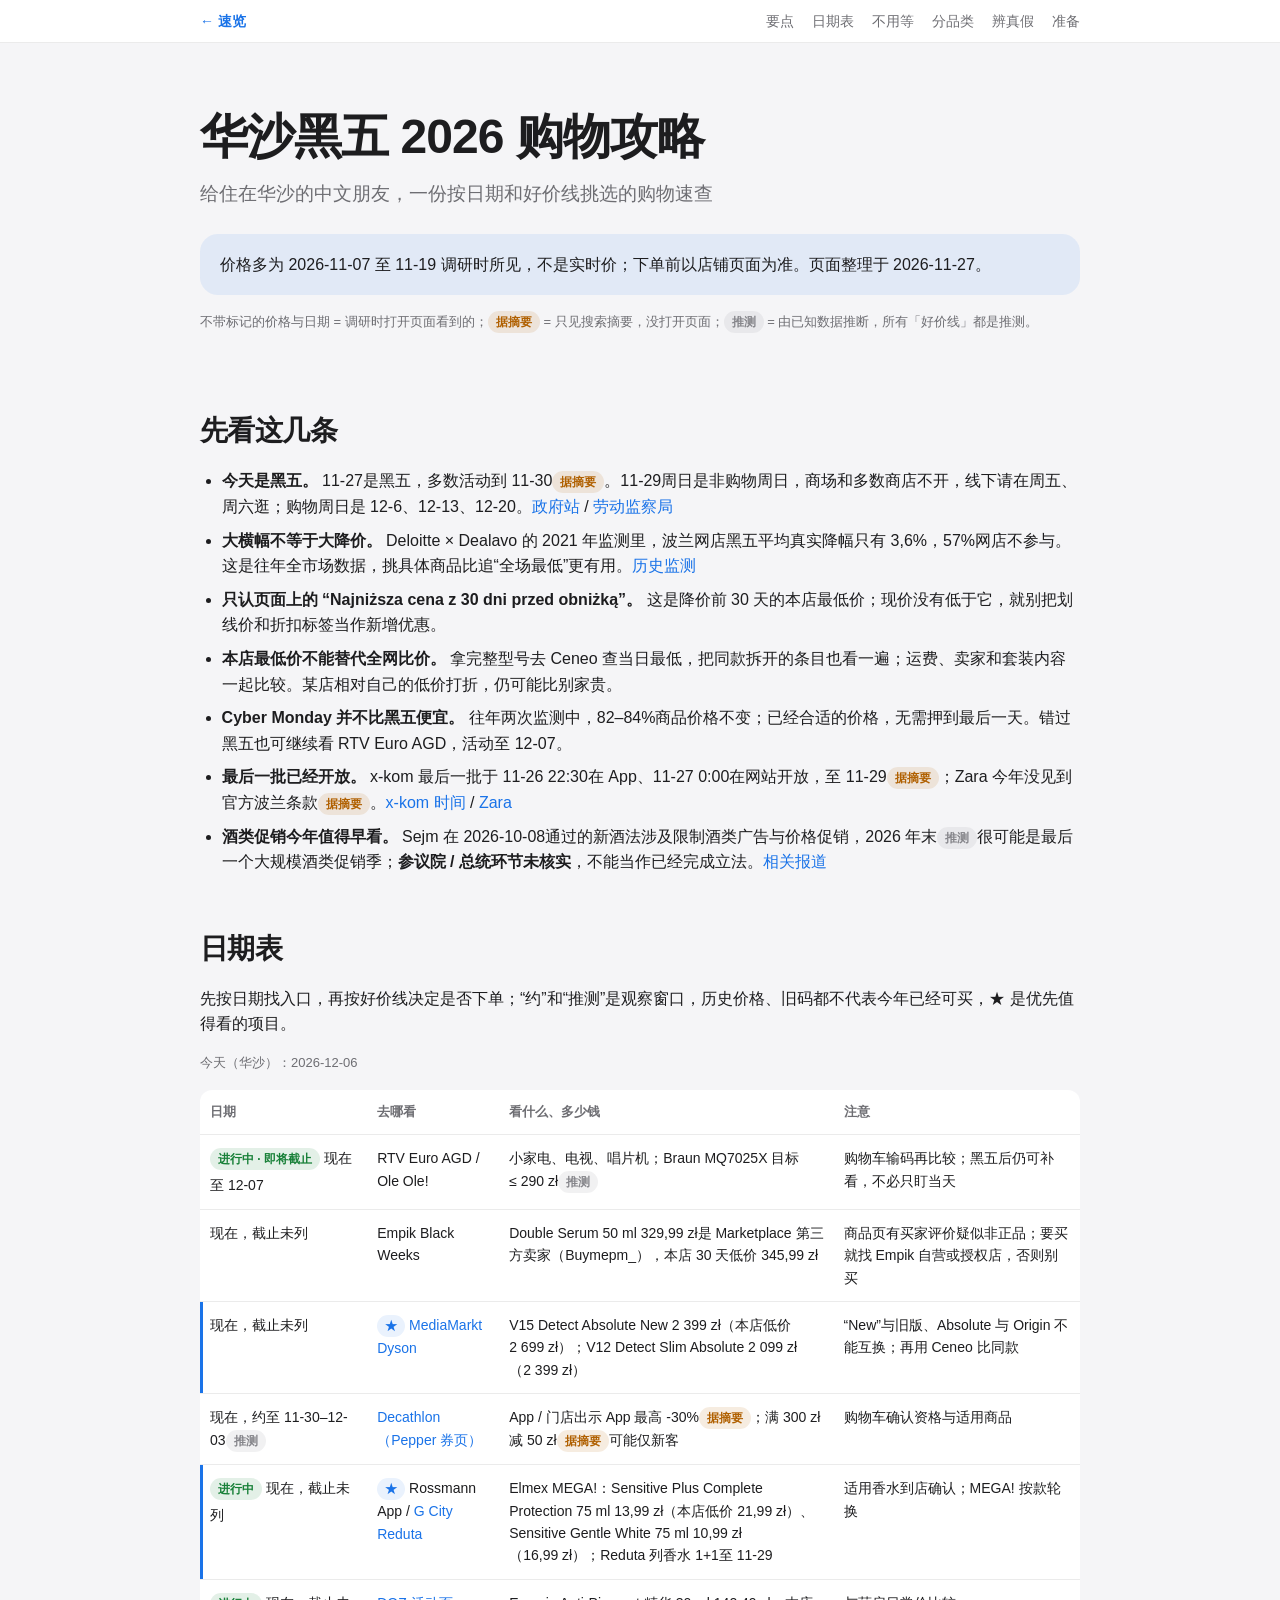
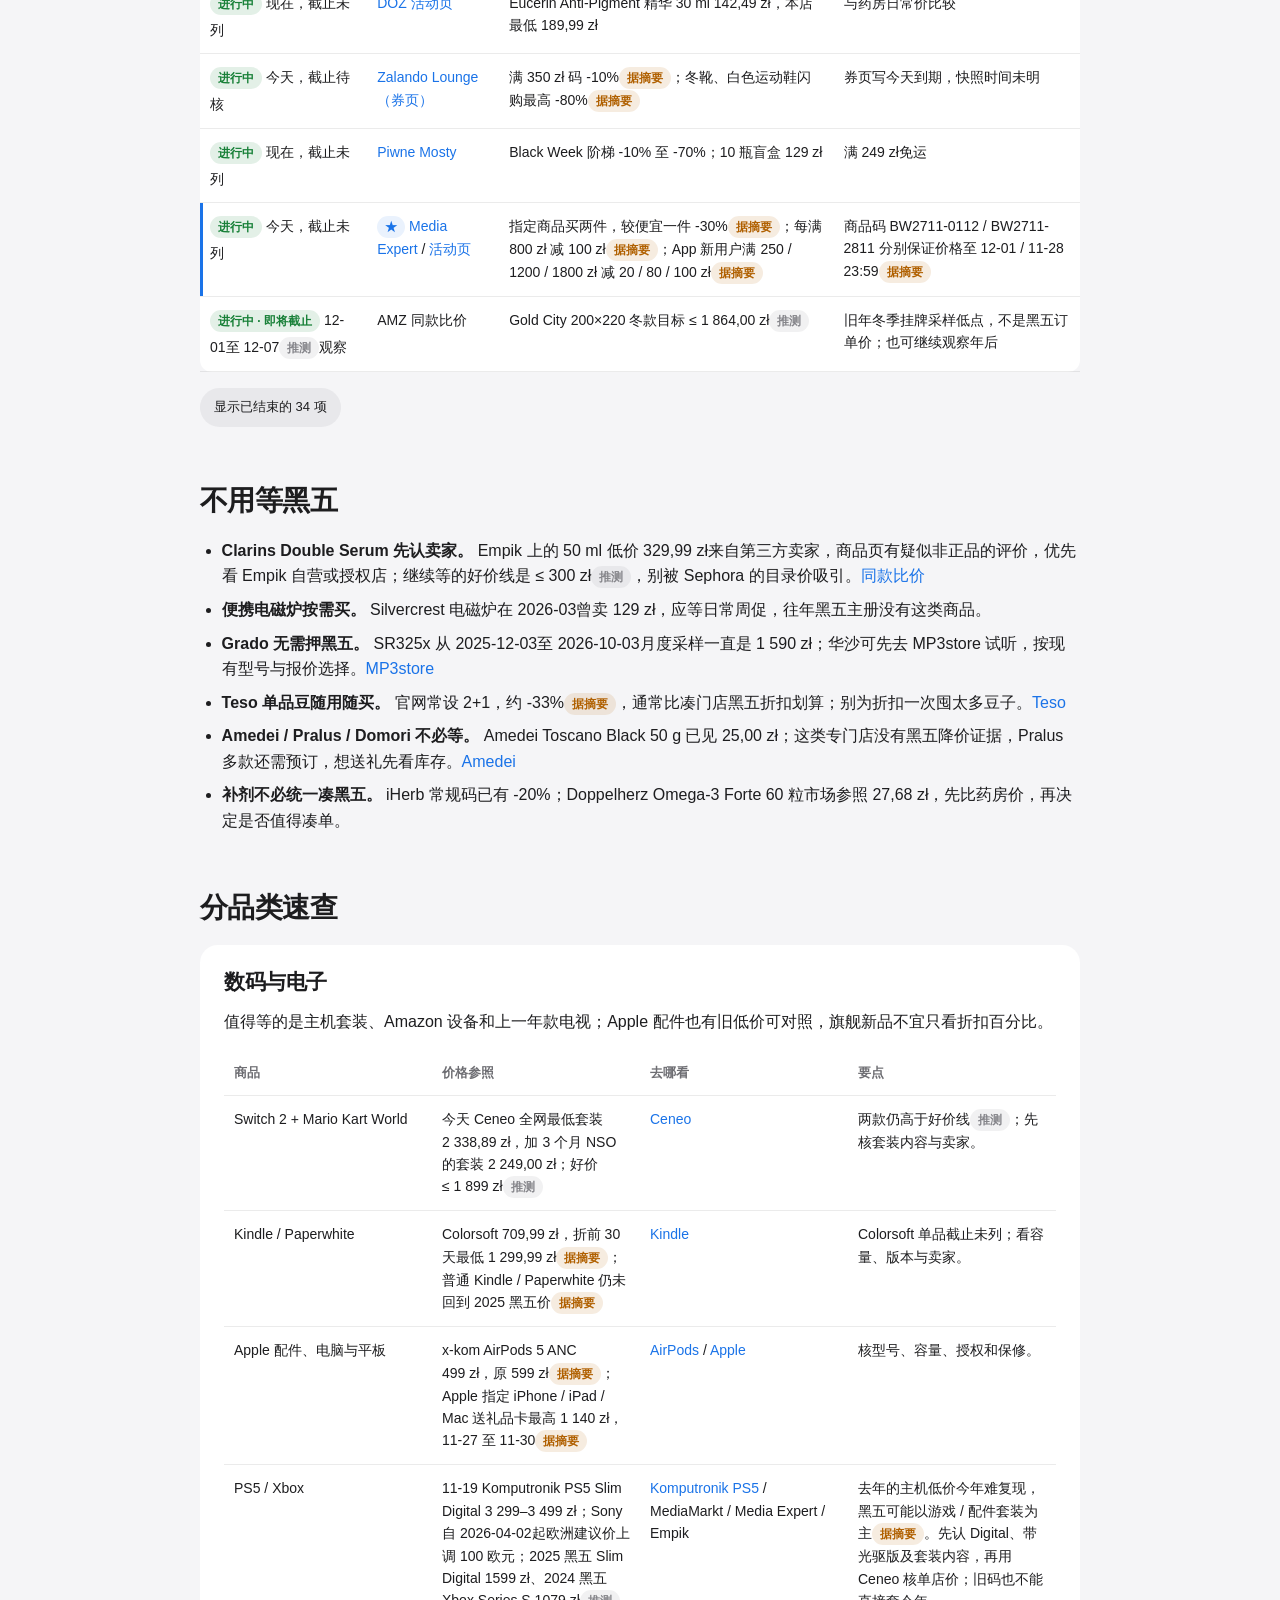
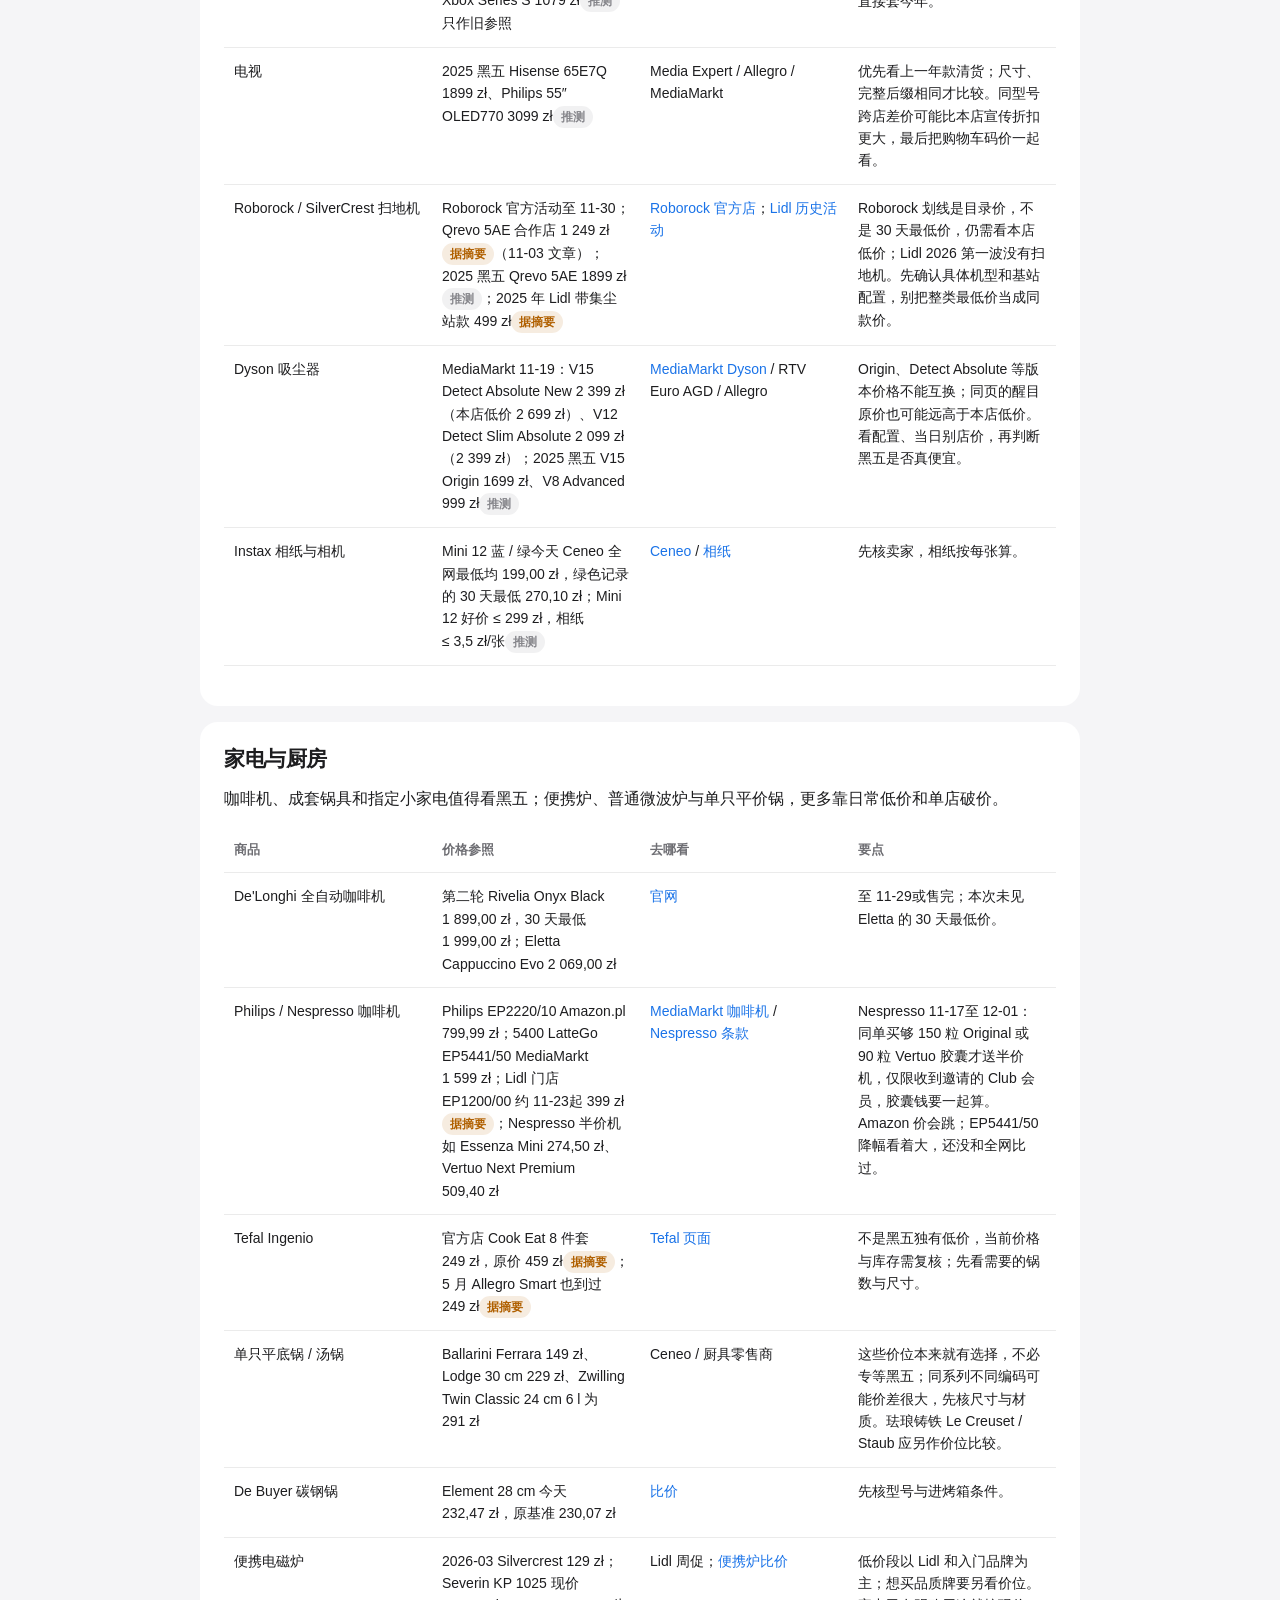
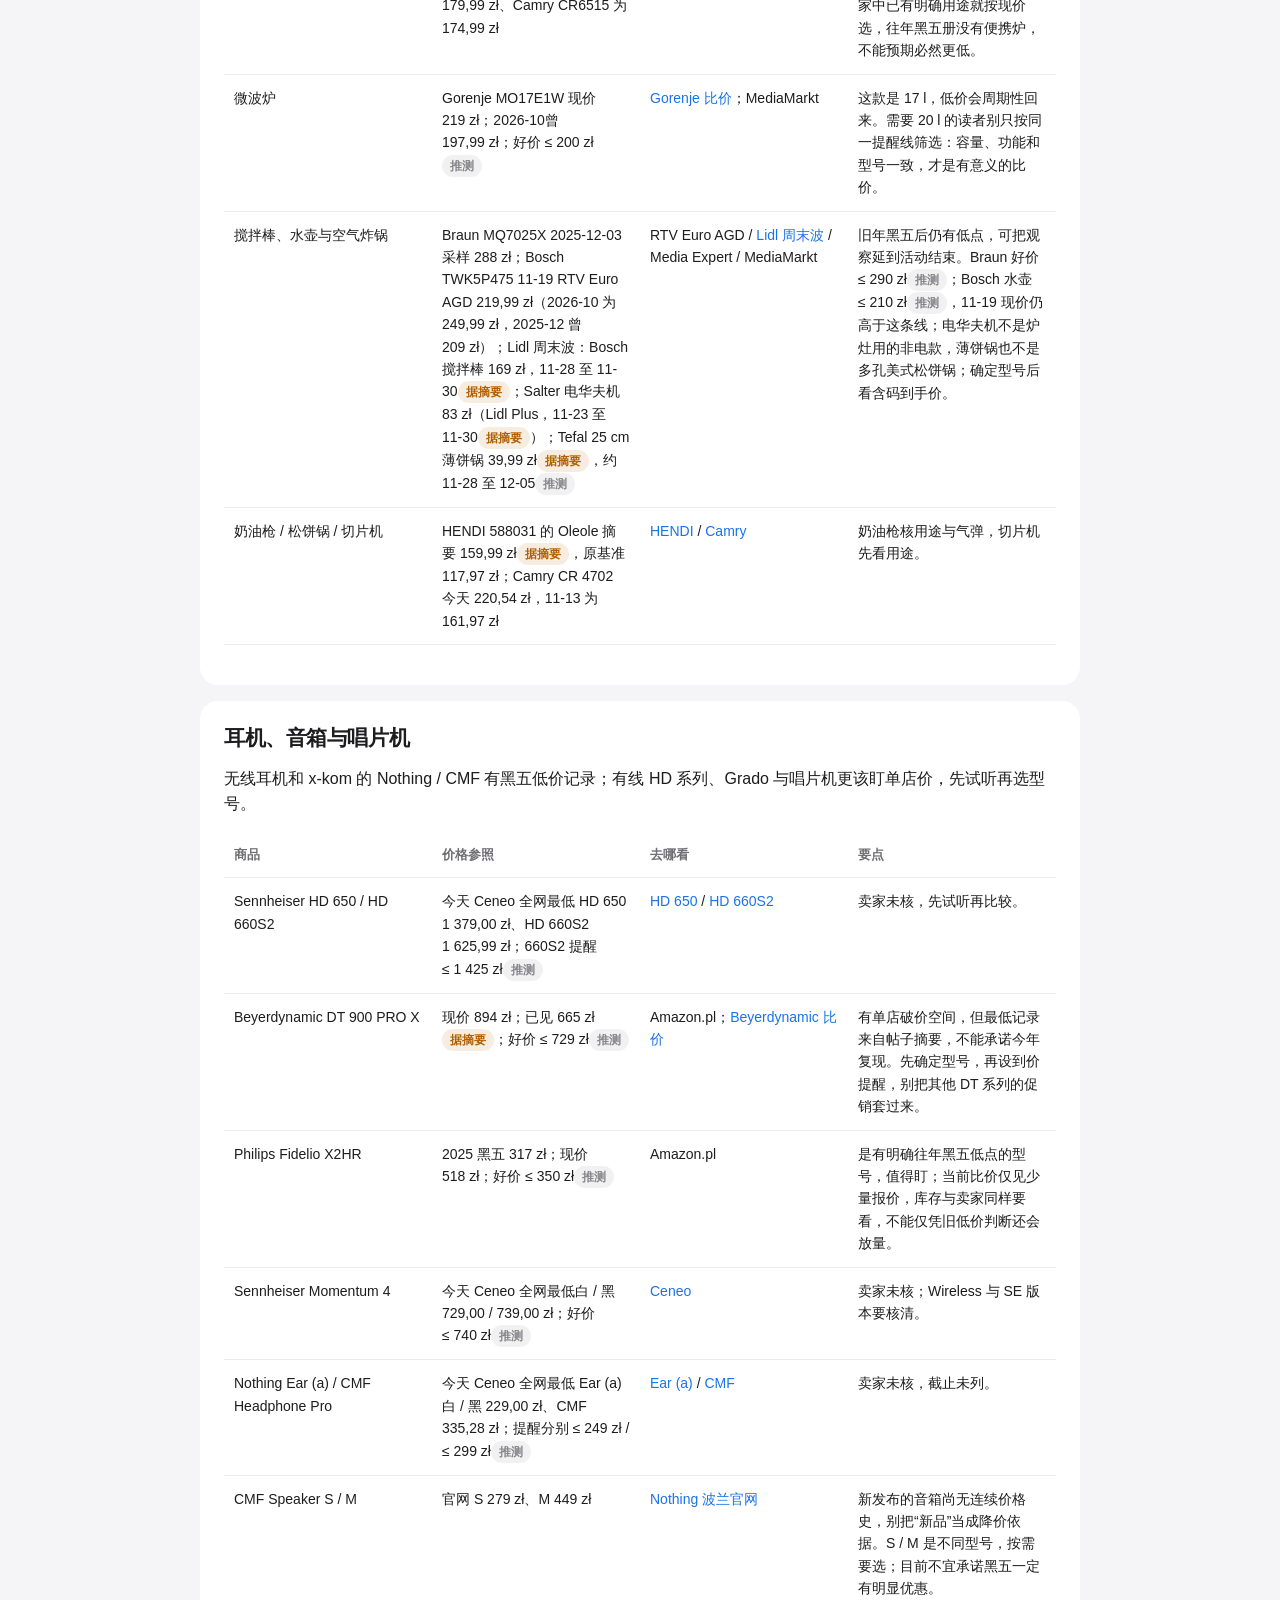
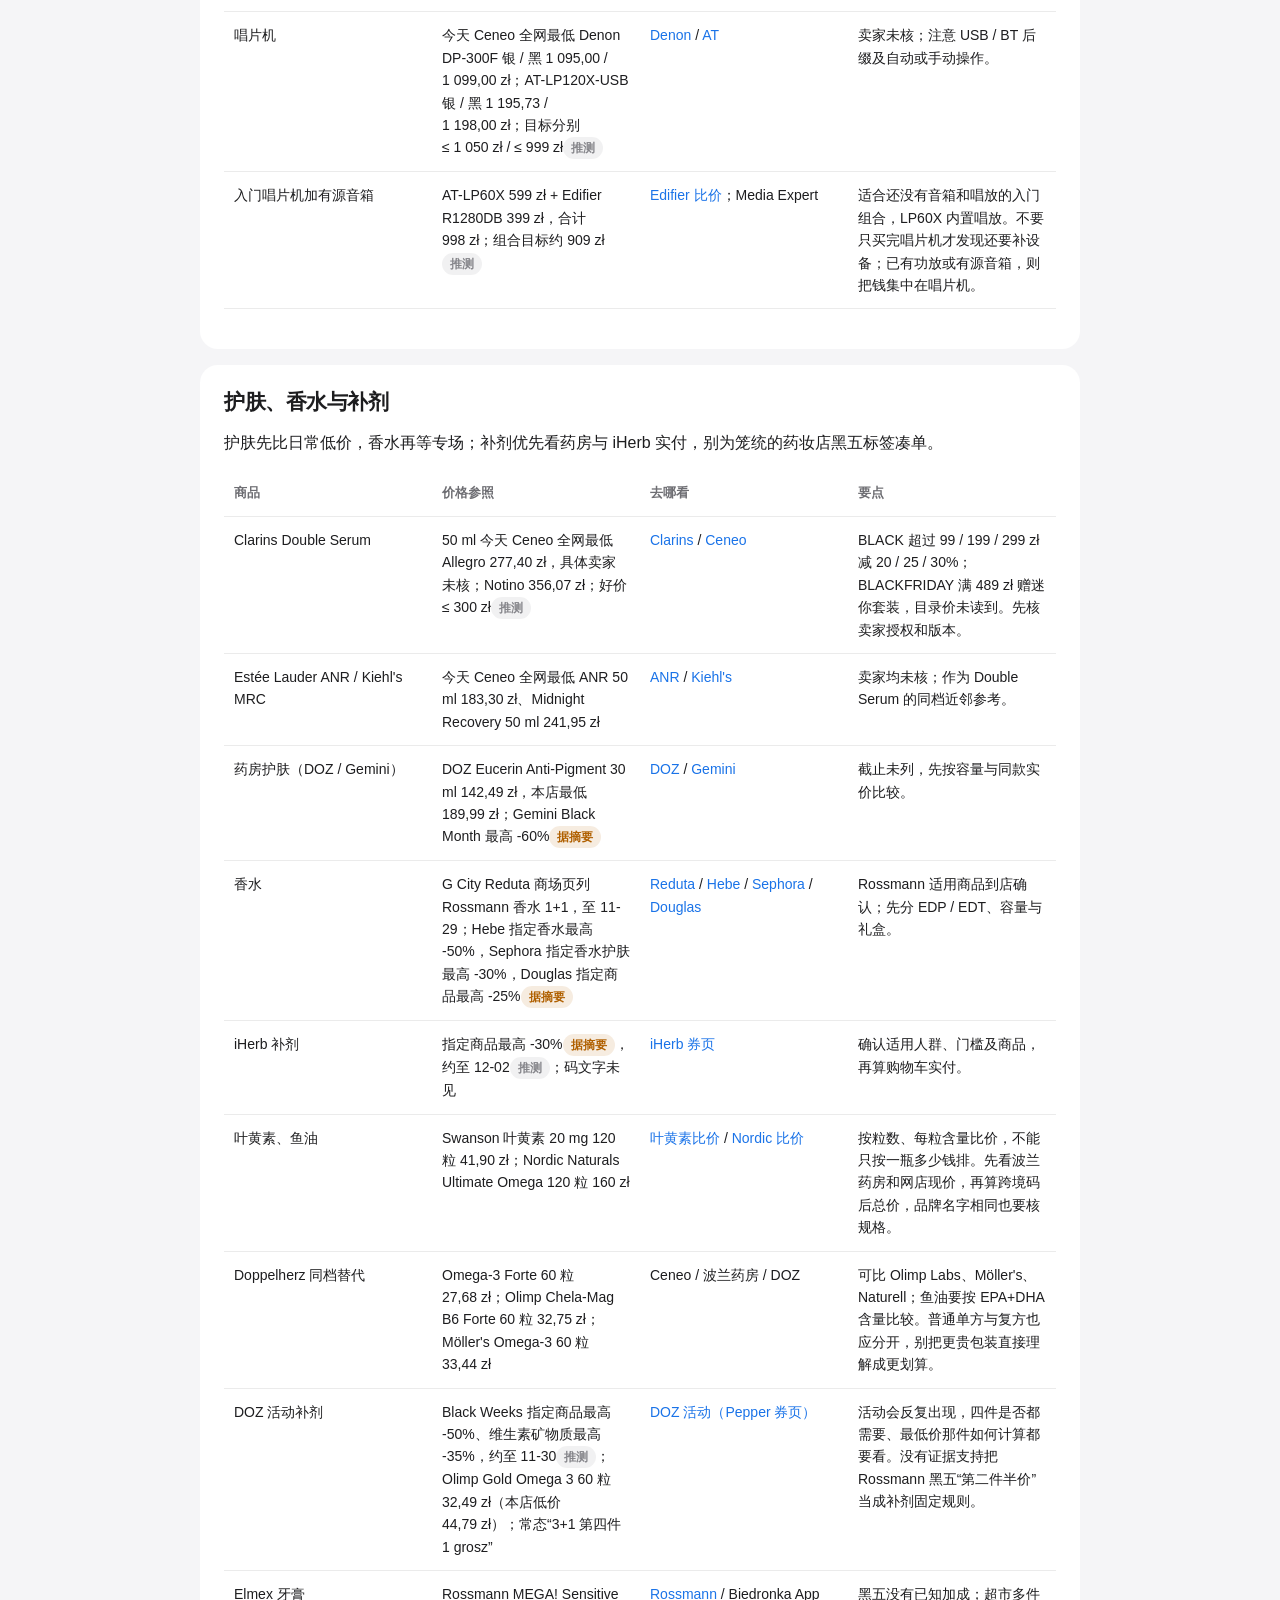
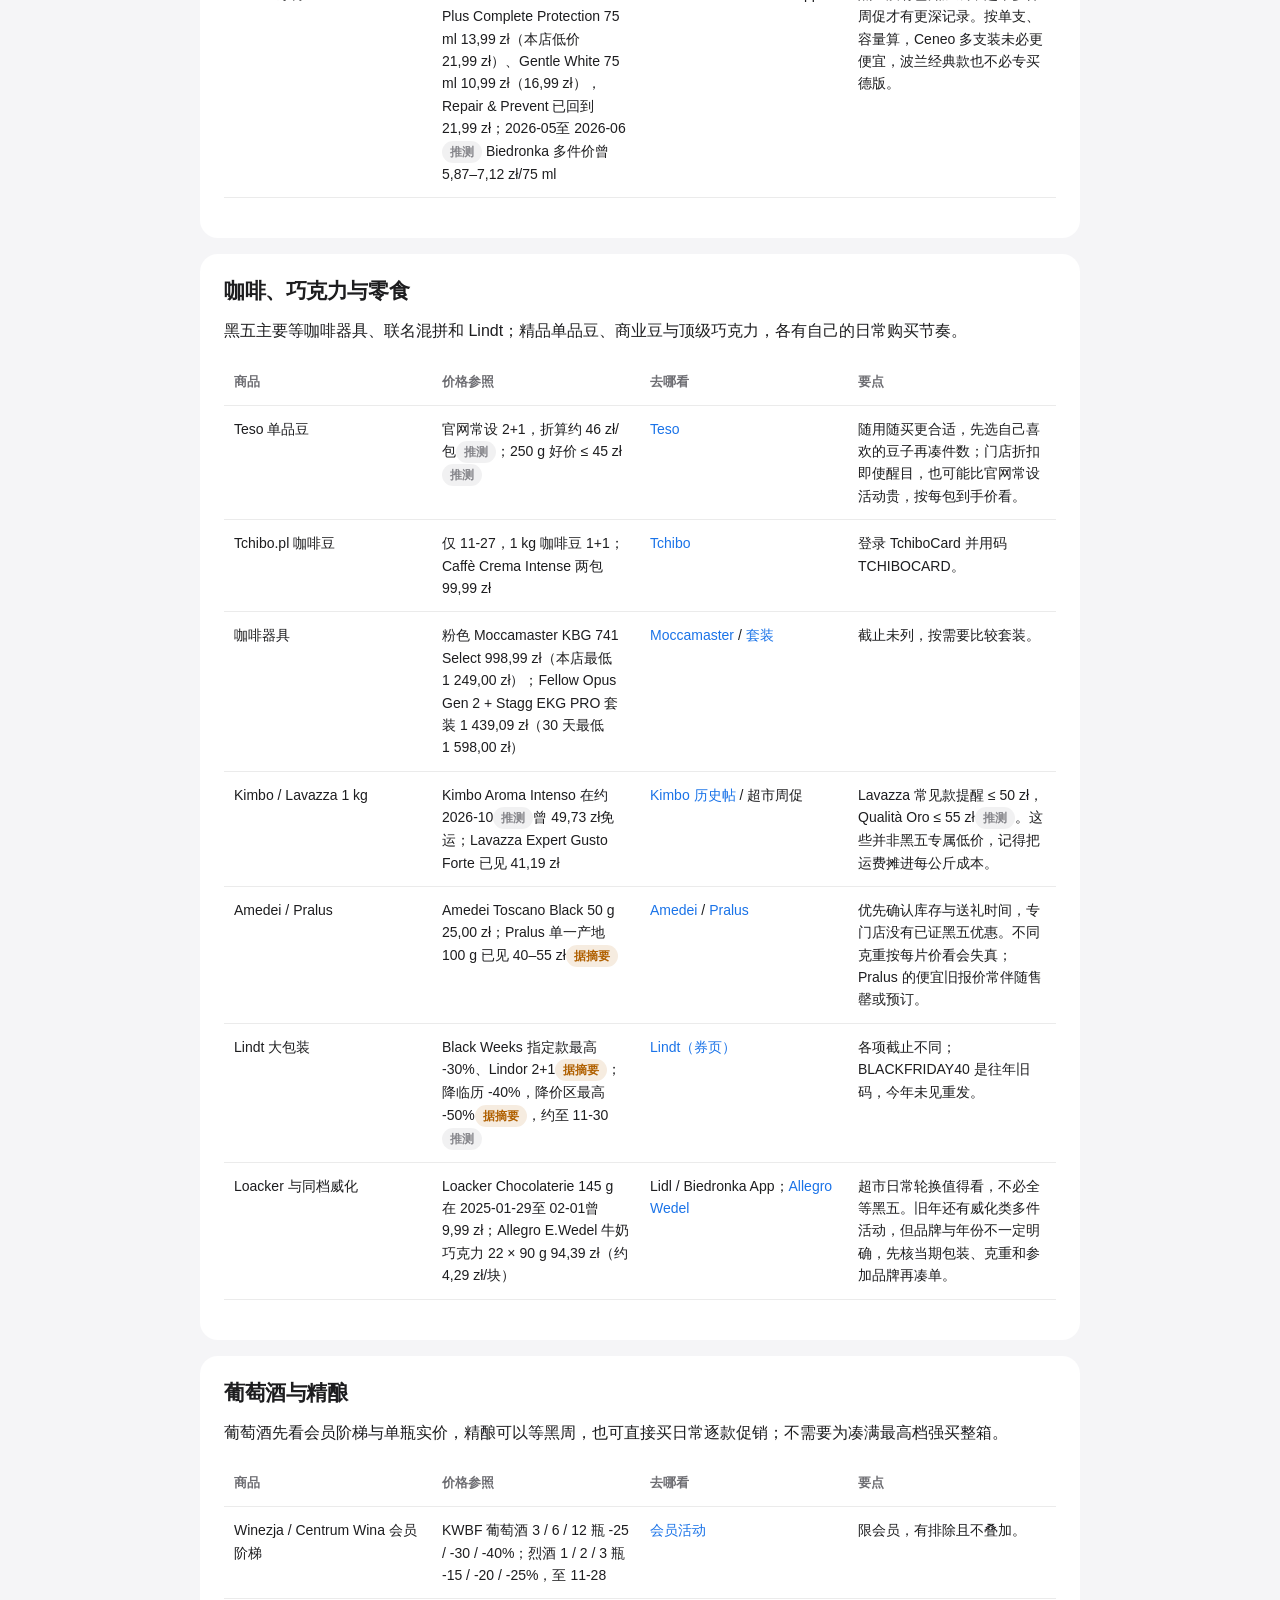
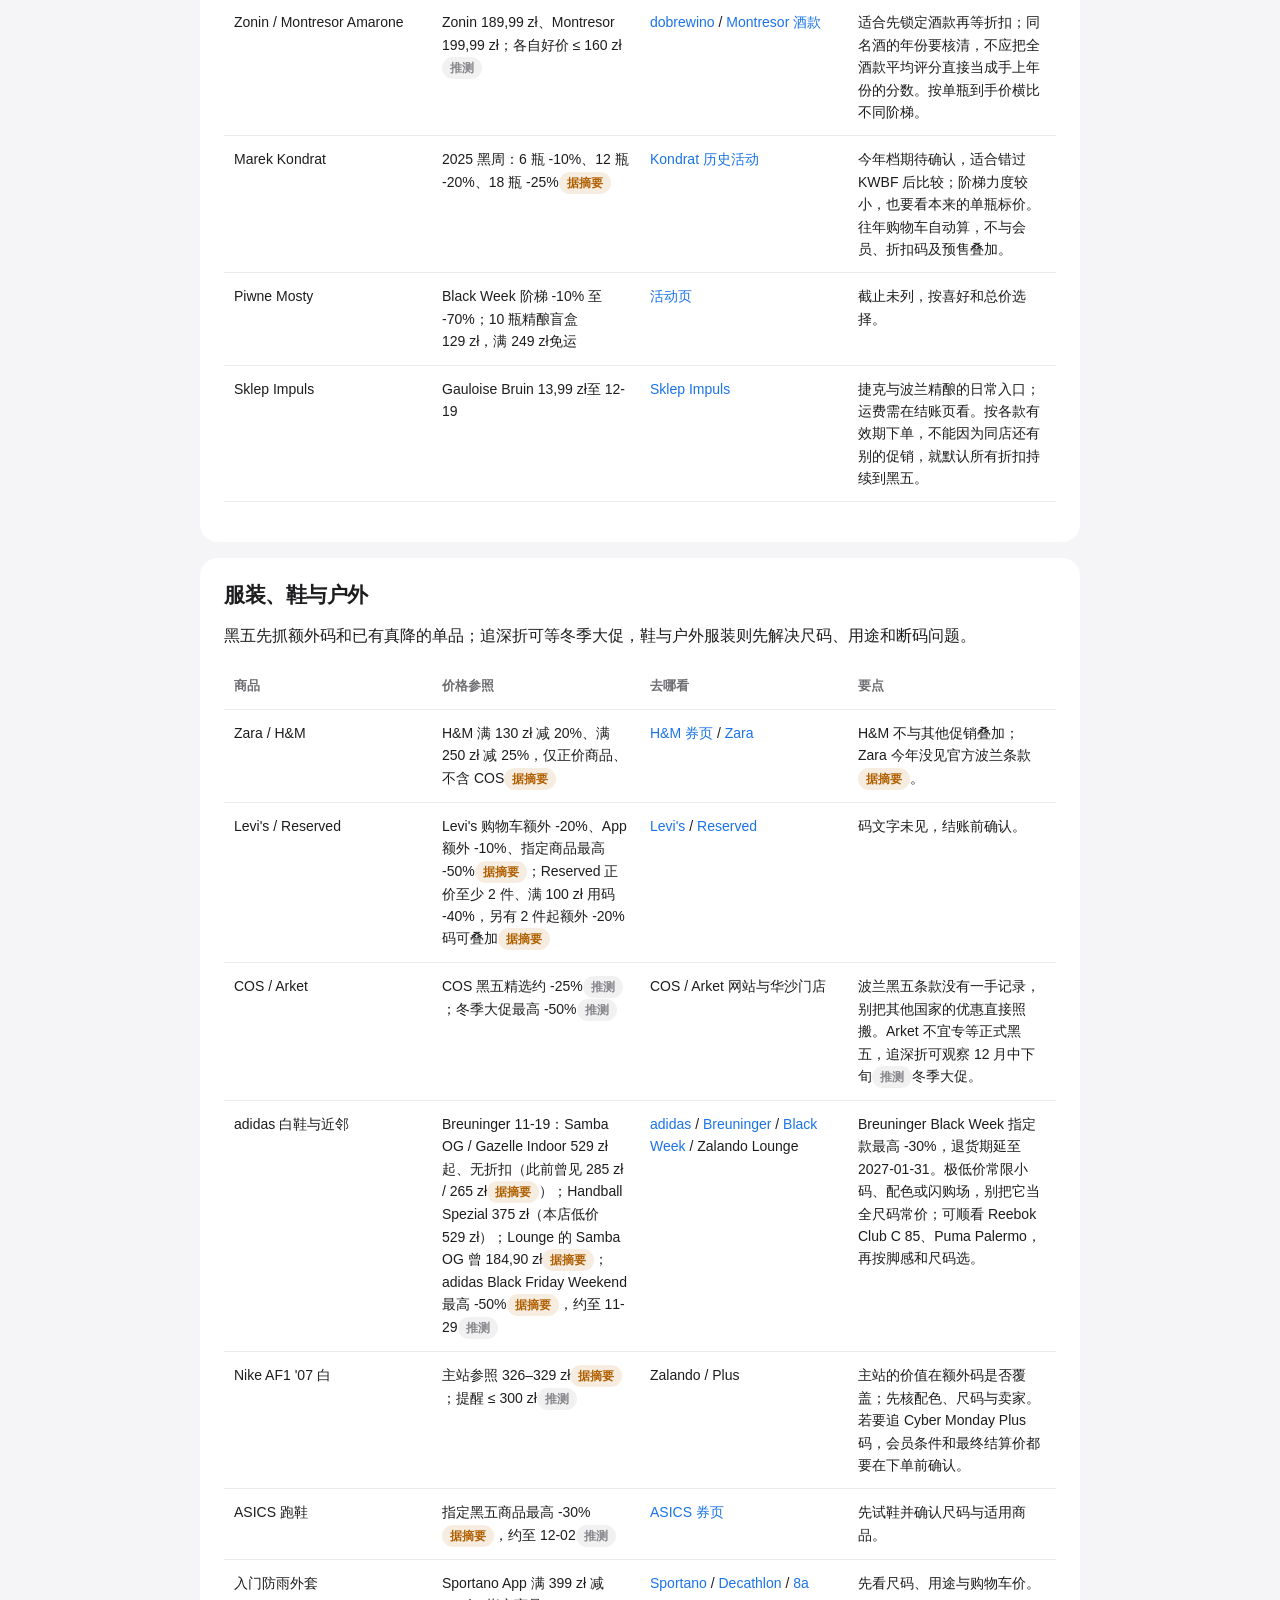
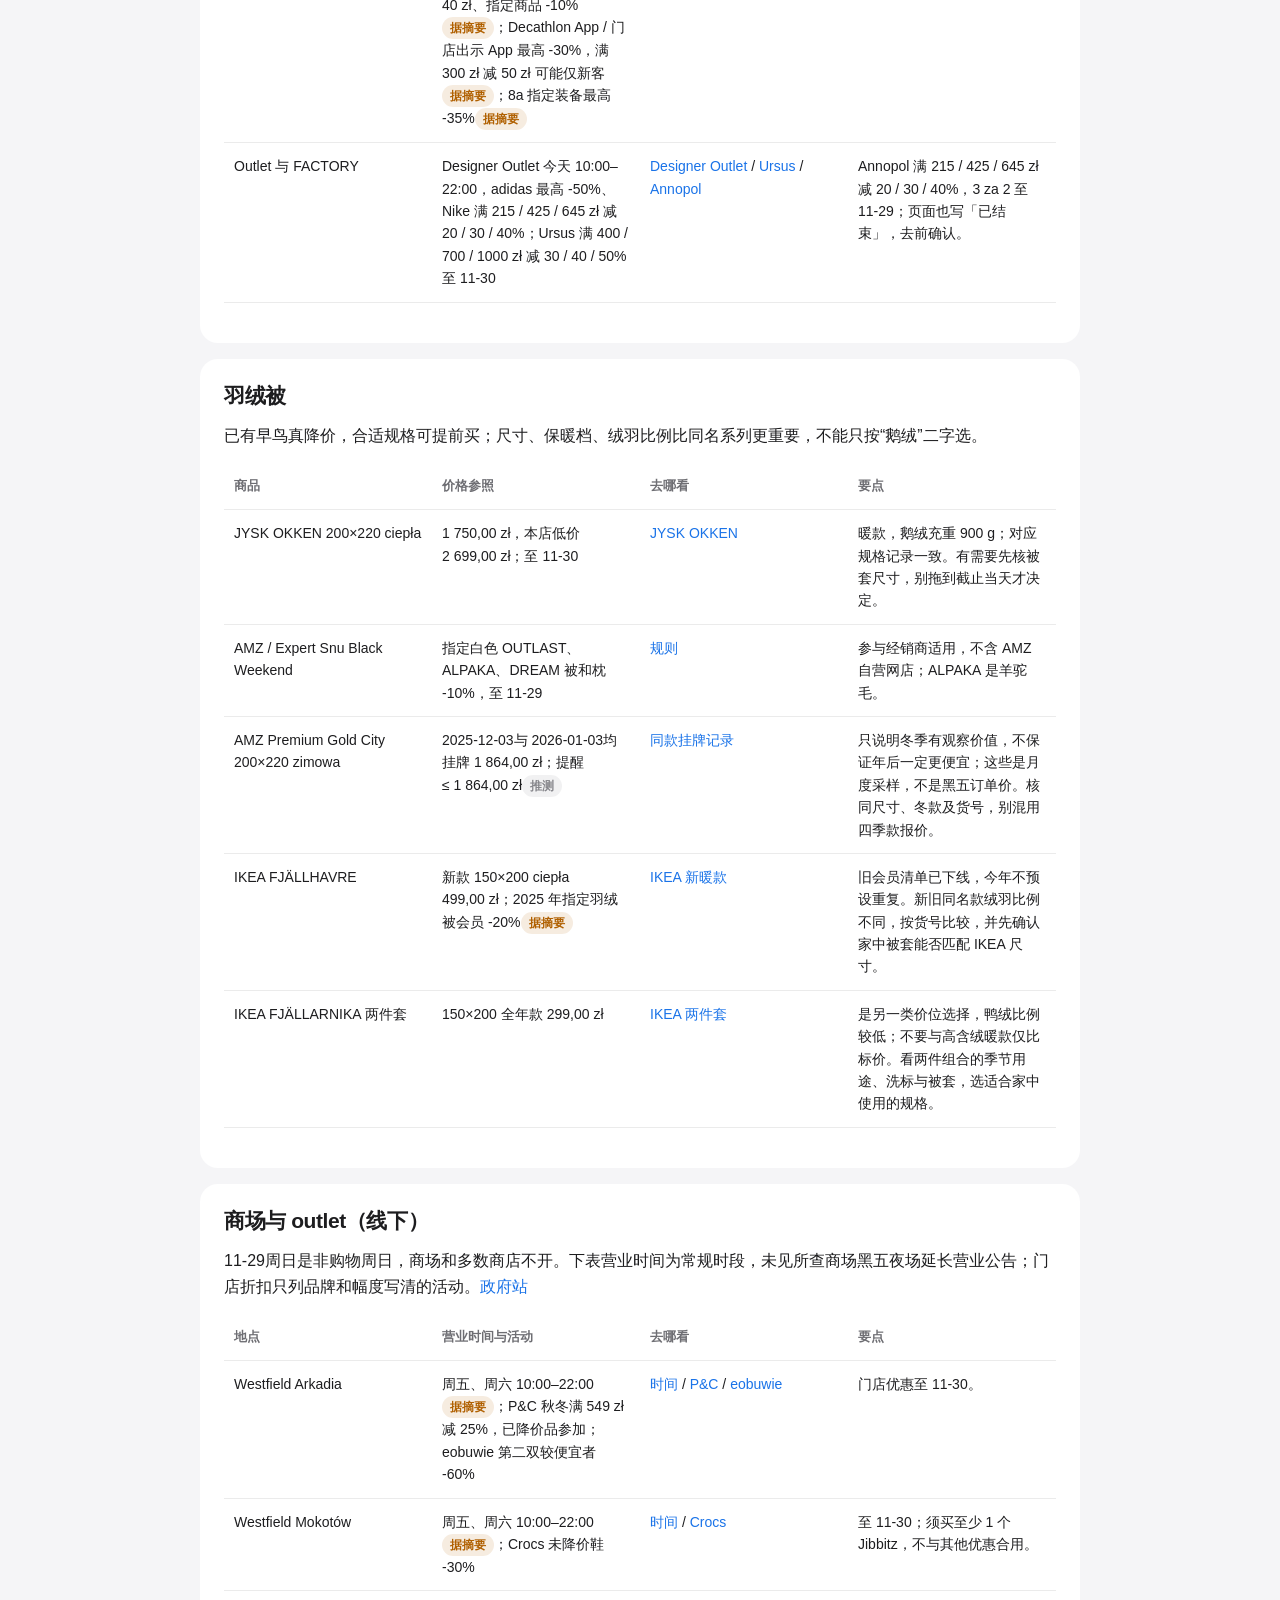
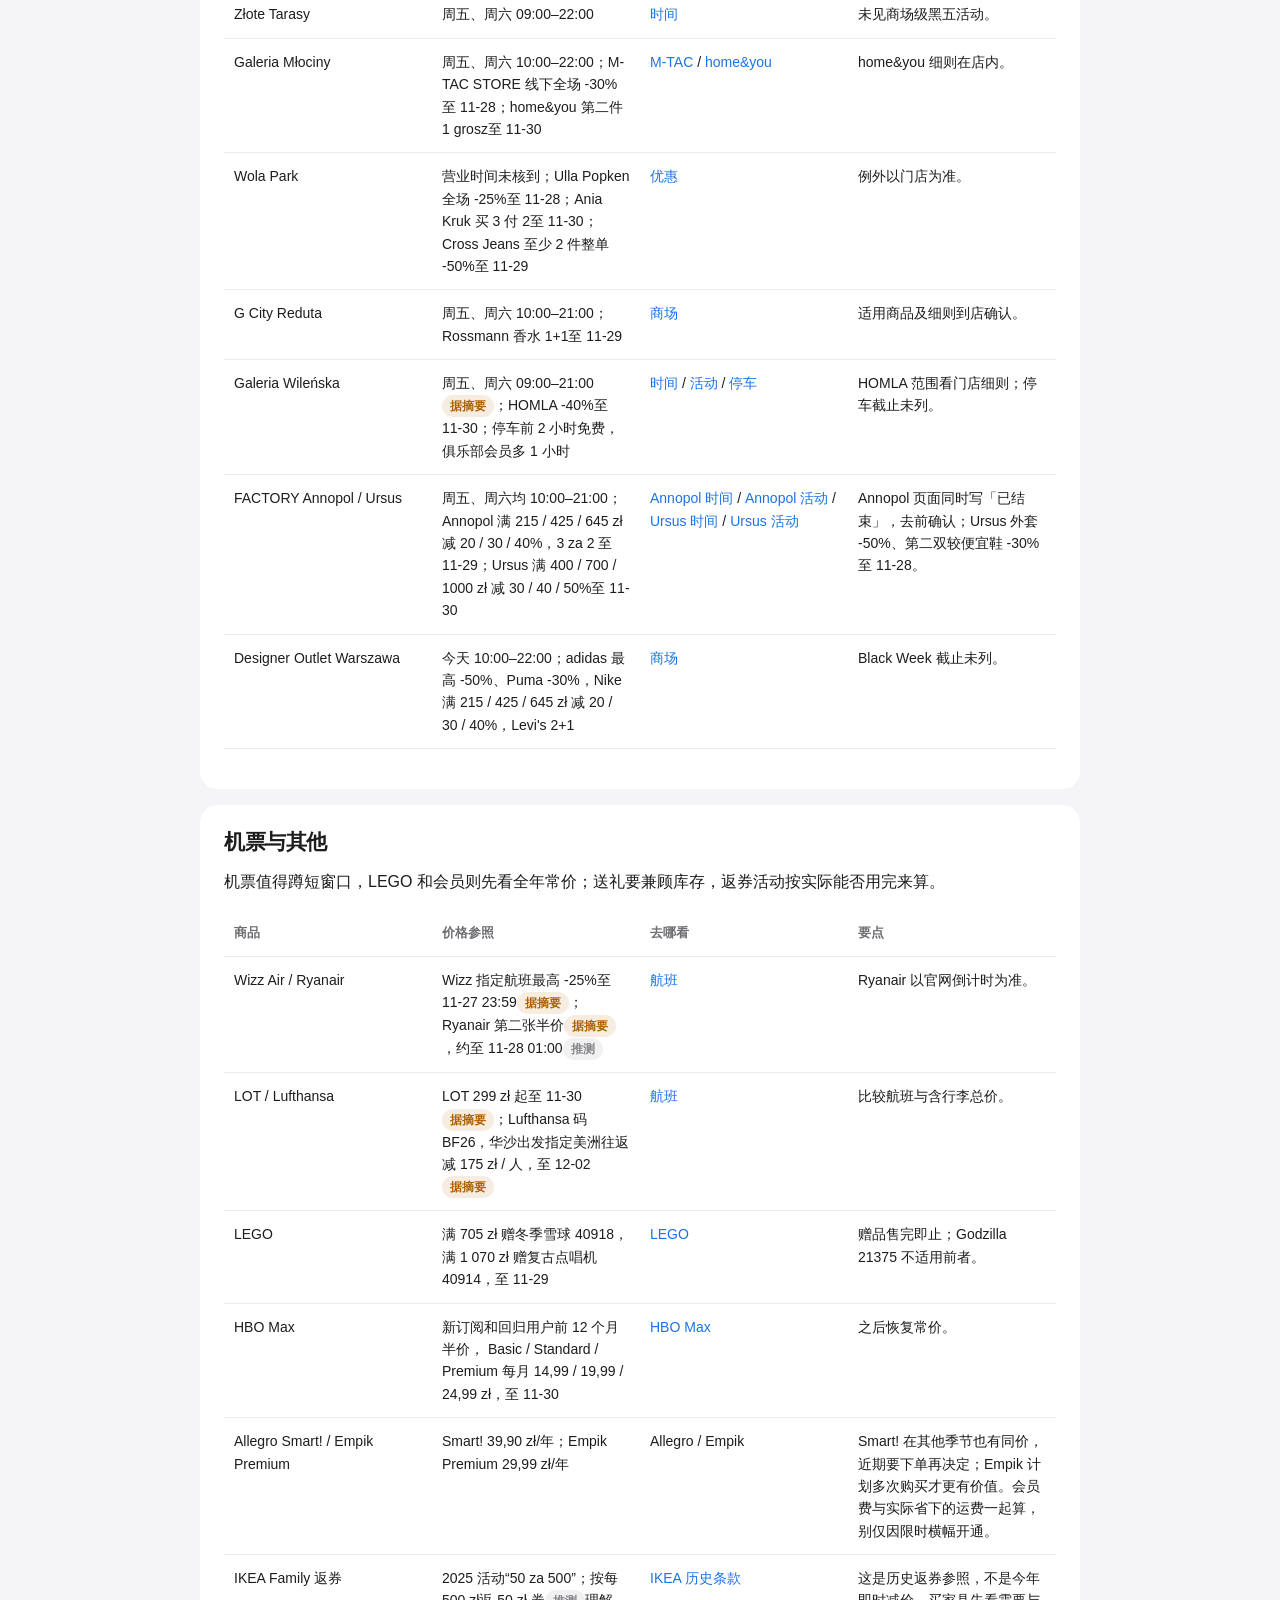
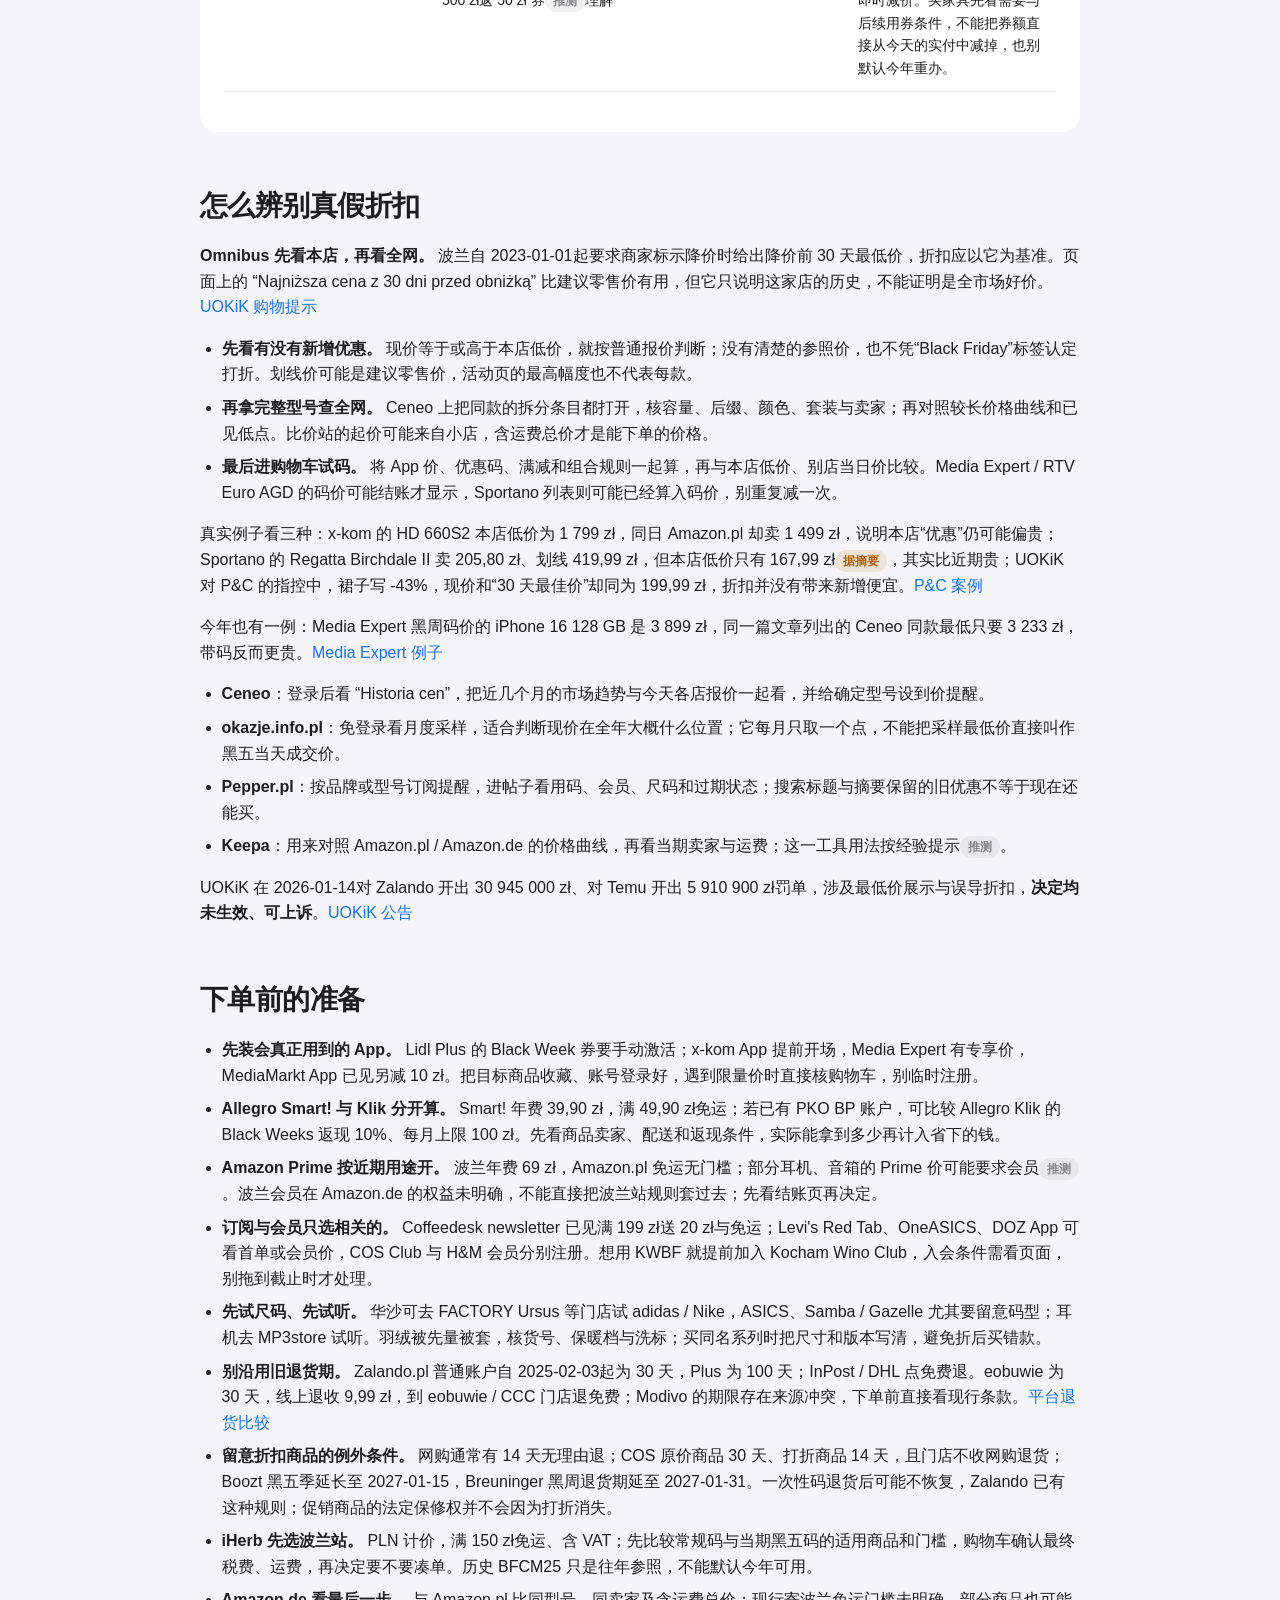
==== commit e49a7ddb: "blackfriday: refresh deals as of 2026-11-27 (Black Friday) Update the date table and category tables" ====
--- a/blackfriday/index.html
+++ b/blackfriday/index.html
@@ -8,20 +8,20 @@
 @media(max-width:719px){.hero{padding-top:44px}section{margin:44px 0}.category{padding:20px 16px}table,thead,tbody,tr,td{display:block}table{background:transparent}thead{display:none}tr{background:var(--card);border-radius:14px;margin:12px 0;padding:10px 14px;overflow:hidden}.category tr{background:var(--fill)}td{border:0;padding:6px 0}td::before{content:attr(data-label);display:block;color:var(--text-3);font-size:12px;font-weight:600;margin-bottom:2px}tr.star td:first-child{box-shadow:none}tr.star{border-left:3px solid var(--accent);padding-left:11px}}
 </style></head>
 <body><nav class="nav" aria-label="页面导航"><div class="nav-inner"><a class="home" href="../">← 速览</a><div class="nav-links"><a href="#rules">要点</a><a href="#dates">日期表</a><a href="#nowait">不用等</a><a href="#cats">分品类</a><a href="#fake">辨真假</a><a href="#prep">准备</a></div></div></nav>
-<main><header class="hero"><h1>华沙黑五 2026 购物攻略</h1><p class="subtitle">给住在华沙的中文朋友，一份按日期和好价线挑选的购物速查</p><div class="notice">价格多为 2026-11-07 至 11-19 调研时所见，不是实时价；下单前以店铺页面为准。页面整理于 2026-11-19。</div><p class="legend">不带标记的价格与日期 = 调研时打开页面看到的；<span class="tag t-s">据摘要</span> = 只见搜索摘要，没打开页面；<span class="tag t-g">推测</span> = 由已知数据推断，所有「好价线」都是推测。</p></header><section><h2 id="rules">先看这几条</h2>
+<main><header class="hero"><h1>华沙黑五 2026 购物攻略</h1><p class="subtitle">给住在华沙的中文朋友，一份按日期和好价线挑选的购物速查</p><div class="notice">价格多为 2026-11-07 至 11-19 调研时所见，不是实时价；下单前以店铺页面为准。页面整理于 2026-11-27。</div><p class="legend">不带标记的价格与日期 = 调研时打开页面看到的；<span class="tag t-s">据摘要</span> = 只见搜索摘要，没打开页面；<span class="tag t-g">推测</span> = 由已知数据推断，所有「好价线」都是推测。</p></header><section><h2 id="rules">先看这几条</h2>
 <ul>
-<li><strong>把精力留给黑五周。</strong> 真正低价集中在 11-23 周一至 11-30<span class="tag t-g">推测</span>；黑五当天是 11-27。电子连锁已经预热，药妆（Notino、Sephora、Douglas、Hebe）、Lidl、Sportano、FACTORY 等也已在 11-16至 11-19开跑；有达到好价线的商品可以提前买，不必都等 11-23。</li>
+<li><strong>今天是黑五。</strong> 11-27是黑五，多数活动到 11-30<span class="tag t-s">据摘要</span>。11-29周日是非购物周日，商场和多数商店不开，线下请在周五、周六逛；购物周日是 12-6、12-13、12-20。<a href="https://zielonalinia.gov.pl/niedziele-handlowe-w-2026-r/" target="_blank" rel="noopener">政府站</a> / <a href="https://krakow.pip.gov.pl/aktualnosci/zasady-handlu-w-niedziele-i-swieta-vademecum-prawa-pracy" target="_blank" rel="noopener">劳动监察局</a></li>
 <li><strong>大横幅不等于大降价。</strong> Deloitte × Dealavo 的 2021 年监测里，波兰网店黑五平均真实降幅只有 3,6%，57%网店不参与。这是往年全市场数据，挑具体商品比追“全场最低”更有用。<a href="https://itwiz.pl/black-friday-po-polsku-srednie-obnizki-cen-siegnely-zaledwie-36/" target="_blank" rel="noopener">历史监测</a></li>
 <li><strong>只认页面上的 “Najniższa cena z 30 dni przed obniżką”。</strong> 这是降价前 30 天的本店最低价；现价没有低于它，就别把划线价和折扣标签当作新增优惠。</li>
 <li><strong>本店最低价不能替代全网比价。</strong> 拿完整型号去 Ceneo 查当日最低，把同款拆开的条目也看一遍；运费、卖家和套装内容一起比较。某店相对自己的低价打折，仍可能比别家贵。</li>
 <li><strong>Cyber Monday 并不比黑五便宜。</strong> 往年两次监测中，82–84%商品价格不变；已经合适的价格，无需押到最后一天。错过黑五也可继续看 RTV Euro AGD，活动至 12-07。</li>
-<li><strong>周四晚就要看手机。</strong> x-kom App 在 11-26的 22:30 先开，网站次日零点开，共用库存；Zara 约在 11-26<span class="tag t-g">推测</span>晚 20:00 抢跑。先装 App、登录账号，省下开卖后的操作时间。</li>
+<li><strong>最后一批已经开放。</strong> x-kom 最后一批于 11-26 22:30在 App、11-27 0:00在网站开放，至 11-29<span class="tag t-s">据摘要</span>；Zara 今年没见到官方波兰条款<span class="tag t-s">据摘要</span>。<a href="https://promptowy.com/black-friday-2026/" target="_blank" rel="noopener">x-kom 时间</a> / <a href="https://www.pepper.pl/kupony/zara.com" target="_blank" rel="noopener">Zara</a></li>
 <li><strong>酒类促销今年值得早看。</strong> Sejm 在 2026-10-08通过的新酒法涉及限制酒类广告与价格促销，2026 年末<span class="tag t-g">推测</span>很可能是最后一个大规模酒类促销季；<strong>参议院 / 总统环节未核实</strong>，不能当作已经完成立法。<a href="https://superbiz.se.pl/wiadomosci/prohibicja-w-calym-kraju-i-zakaz-reklamy-sejm-na-wojnie-z-alkoholem-aa-CFwg-xEnY-9dMm.html" target="_blank" rel="noopener">相关报道</a></li>
 </ul>
 </section>
 <section><h2 id="dates">日期表</h2>
 <p>先按日期找入口，再按好价线决定是否下单；“约”和“推测”是观察窗口，历史价格、旧码都不代表今年已经可买，★ 是优先值得看的项目。</p>
-<p class="today"></p><table class="dates"><thead><tr><th>日期</th><th>去哪看</th><th>看什么、多少钱</th><th>注意</th></tr></thead><tbody><tr data-start="2026-10-16" data-end="2026-12-07"><td data-label="日期">现在至 12-07</td><td data-label="去哪看">RTV Euro AGD / Ole Ole!</td><td data-label="看什么、多少钱">小家电、电视、唱片机；Braun MQ7025X 目标 ≤ 290 zł<span class="tag t-g">推测</span></td><td data-label="注意">购物车输码再比较；黑五后仍可补看，不必只盯当天</td></tr><tr data-start="2026-10-19" data-end="2026-11-29" class="star"><td data-label="日期">现在至 11-29；11-26晚 22:30</td><td data-label="去哪看"><span class="star-badge" aria-label="重点">★</span> <a href="https://www.x-kom.pl/poradniki/9493-black-friday-2025-wszystko-co-musisz-wiedziec-o-czarnym-piatku.html" target="_blank" rel="noopener">x-kom 黑五指南</a></td><td data-label="看什么、多少钱">每周一 App 8:00、网站 10:00 上新；CMF Headphone Pro 目标 ≤ 299 zł<span class="tag t-g">推测</span></td><td data-label="注意">黑五专场 App 先开、网站次日零点开；共用库存，先登录</td></tr><tr data-start="2026-10-26" data-end="2026-11-30"><td data-label="日期">现在至 11-30</td><td data-label="去哪看"><a href="https://www.komputronik.pl/informacje/aktualnosci/black-friday-2026/" target="_blank" rel="noopener">Komputronik</a></td><td data-label="看什么、多少钱">电子与家电组合；11-23至 11-29重点看组合折扣</td><td data-label="注意">列表同时显示原价和本店低价；组合便宜也要逐件算</td></tr><tr data-start="2026-11-01" data-end="2026-11-30"><td data-label="日期">现在至 11-30</td><td data-label="去哪看"><a href="https://pl.roborock.com/pages/roborock-deals" target="_blank" rel="noopener">Roborock 官方店</a></td><td data-label="看什么、多少钱">官网价：Qrevo 2 Pro 1 999 zł、Saros 10R 2 499 zł、F25 ACE Pro 洗地机 999 zł</td><td data-label="注意">划线是目录价，不是 30 天最低价；先用 Ceneo 核同款全网价</td></tr><tr data-start="2026-11-02" data-end="2026-11-30"><td data-label="日期">现在至 11-30</td><td data-label="去哪看"><a href="https://spidersweb.pl/2026/11/allegro-black-weeks-2026-wystartowalo.html" target="_blank" rel="noopener">Allegro Black Weeks</a></td><td data-label="看什么、多少钱">电子、家居；PKO BP 的 Klik 返现 10%，月上限 100 zł；品牌日历 11-16至 11-25每天 8:00 开一个品牌</td><td data-label="注意">Smart!、卖家资质、运费一起看；优先品牌官方店</td></tr><tr data-start="2026-11-05" data-end="2026-12-01"><td data-label="日期">现在至 12-01</td><td data-label="去哪看"><a href="https://news.samsung.com/pl/w-samsung-black-friday-startuje-juz-5-listopada" target="_blank" rel="noopener">Samsung 公告</a></td><td data-label="看什么、多少钱">官网购物车码 BLACK：指定商品最高 -38%</td><td data-label="注意">Samsung Pay 付款 -5%，不能与 BLACK 叠加；参加款有限，先与 Ceneo 比</td></tr><tr data-start="" data-end=""><td data-label="日期">现在，截止未列</td><td data-label="去哪看">Empik Black Weeks</td><td data-label="看什么、多少钱">Double Serum 50 ml 329,99 zł是 Marketplace 第三方卖家（Buymepm_），本店 30 天低价 345,99 zł</td><td data-label="注意">商品页有买家评价疑似非正品；要买就找 Empik 自营或授权店，否则别买</td></tr><tr data-start="" data-end="2026-11-30"><td data-label="日期">现在，约至 11-30<span class="tag t-g">推测</span></td><td data-label="去哪看"><a href="https://www.pepper.pl/kupony/douglas.pl" target="_blank" rel="noopener">Douglas（Pepper 券页）</a></td><td data-label="看什么、多少钱">App 内最高 -25%，无需码</td><td data-label="注意">不与其他促销叠加；目录价偏高，先比日常低价</td></tr><tr data-start="" data-end="2026-11-23"><td data-label="日期">现在，约至 11-23<span class="tag t-g">推测</span></td><td data-label="去哪看"><a href="https://www.pepper.pl/kupony/notino.pl" target="_blank" rel="noopener">Notino（Pepper 券页）</a></td><td data-label="看什么、多少钱">网站码最高 -30%（只限标了活动的商品）；App 码最高 -33%（香水和化妆品）</td><td data-label="注意">App 码不含已降价和清仓品，到期后可能续；Double Serum 列 418,90 zł，是否在码范围内未见</td></tr><tr data-start="" data-end="2026-11-30"><td data-label="日期">现在，全场约至 11-30<span class="tag t-g">推测</span></td><td data-label="去哪看"><a href="https://www.pepper.pl/kupony/sephora.pl" target="_blank" rel="noopener">Sephora（Pepper 券页）</a></td><td data-label="看什么、多少钱">香水、护肤最高 -30%；Estée Lauder 与 Clinique 指定款最高 -35%，约至 11-24<span class="tag t-g">推测</span></td><td data-label="注意">目录价偏高，ANR 折后仍要和别家 220 zł比</td></tr><tr data-start="" data-end="2026-12-01" class="star"><td data-label="日期">现在，药妆约至 11-30、香水约至 12-01<span class="tag t-g">推测</span></td><td data-label="去哪看"><span class="star-badge" aria-label="重点">★</span> <a href="https://www.pepper.pl/kupony/hebe.pl" target="_blank" rel="noopener">Hebe（Pepper 券页）</a></td><td data-label="看什么、多少钱">Black Weeks：指定香水最高 -50%、药妆最高 -40%；满 15 zł免运</td><td data-label="注意">只给到“最高”幅度、没有单品价，按款与别家比</td></tr><tr data-start="" data-end="2026-11-30"><td data-label="日期">现在，约至 11-29 / 11-30<span class="tag t-g">推测</span></td><td data-label="去哪看"><a href="https://www.pepper.pl/kupony/superpharm.pl" target="_blank" rel="noopener">Super-Pharm（Pepper 券页）</a></td><td data-label="看什么、多少钱">会员码 -35%（适用范围未见）；Black Month 指定商品最高 -50%</td><td data-label="注意">会员码先看适用品，再决定是否凑单</td></tr><tr data-start="" data-end="2026-12-02"><td data-label="日期">现在，约至 12-02<span class="tag t-g">推测</span></td><td data-label="去哪看"><a href="https://www.pepper.pl/kupony/iherb.com" target="_blank" rel="noopener">iHerb 波兰站（Pepper 券页）</a></td><td data-label="看什么、多少钱">黑五码：指定商品最高 -30%</td><td data-label="注意">只比常规 -20%深一档；2025 黑五 BFCM25 全站 -25%<span class="tag t-s">据摘要</span>只作参照</td></tr><tr data-start="" data-end="" class="star"><td data-label="日期">现在，截止未列</td><td data-label="去哪看"><span class="star-badge" aria-label="重点">★</span> <a href="https://mediamarkt.pl/pl/list/dyson-black-friday" target="_blank" rel="noopener">MediaMarkt Dyson</a></td><td data-label="看什么、多少钱">V15 Detect Absolute New 2 399 zł（本店低价 2 699 zł）；V12 Detect Slim Absolute 2 099 zł（2 399 zł）</td><td data-label="注意">“New”与旧版、Absolute 与 Origin 不能互换；再用 Ceneo 比同款</td></tr><tr data-start="" data-end="2026-11-22" class="star"><td data-label="日期">现在至 11-22 23:59</td><td data-label="去哪看"><span class="star-badge" aria-label="重点">★</span> <a href="https://www.empik.com/black-friday/muzyka/winyle" target="_blank" rel="noopener">Empik 黑胶</a></td><td data-label="看什么、多少钱">Wybrane Winyle 3+1：买 4 张，最便宜一张 2 gr</td><td data-label="注意">只限 Empik 自营现货，同一品名每单最多 2 张，不叠加其他活动；唱片和唱片机分开比较</td></tr><tr data-start="" data-end="2026-11-24"><td data-label="日期">现在，约至 11-24<span class="tag t-g">推测</span></td><td data-label="去哪看"><a href="https://www.pepper.pl/kupony/decathlon.pl" target="_blank" rel="noopener">Decathlon（Pepper 券页）</a></td><td data-label="看什么、多少钱">App / 门店码 APPDAYS：-10% / -20% / -30%<span class="tag t-s">据摘要</span>，已降价商品也能用</td><td data-label="注意">档位按商品不同，进 App 购物车看；不与其他码叠加；MH500 在 2026-07曾 299,99 zł<span class="tag t-s">据摘要</span></td></tr><tr data-start="" data-end=""><td data-label="日期">现在，截止未列</td><td data-label="去哪看"><a href="https://outlet.asics.com/pl/pl-pl/" target="_blank" rel="noopener">ASICS Outlet PL</a></td><td data-label="看什么、多少钱">GEL-KAYANO 32、GT-2000 14 额外 -20%</td><td data-label="注意">清上一代与末码，先看需要的尺码；新账户优惠能否叠加再确认</td></tr><tr data-start="" data-end=""><td data-label="日期">现在，截止未列</td><td data-label="去哪看"><a href="https://www.eobuwie.com.pl/" target="_blank" rel="noopener">eobuwie</a> / <a href="https://modivo.pl/" target="_blank" rel="noopener">Modivo</a></td><td data-label="看什么、多少钱">BLACK DEALS 最高 -45%；码 DEALS（eobuwie）/ DEALS2026（Modivo）</td><td data-label="注意">码价按商品页标示，先看覆盖哪些款；MODIVOclub GOLD 返现 10%可叠加</td></tr><tr data-start="" data-end="2026-12-01"><td data-label="日期">现在至 12-01 09:00</td><td data-label="去哪看"><a href="https://www.nike.com/pl/" target="_blank" rel="noopener">Nike.com PL</a></td><td data-label="看什么、多少钱">Nike Black Friday Days：指定款最高 -40%</td><td data-label="注意">无码；单款看商品页，再与 Zalando、outlet 比</td></tr><tr data-start="" data-end="2026-11-30"><td data-label="日期">整个 11 月</td><td data-label="去哪看"><a href="https://dobrewino.pl/80-black-weeks" target="_blank" rel="noopener">dobrewino.pl</a></td><td data-label="看什么、多少钱">每周轮换 -5%至 -35%（11-19 实测，未见更深一档）</td><td data-label="注意">轮到的酒款每周不同，先比单瓶价格，别只看全店最高折扣</td></tr><tr data-start="" data-end="2026-12-01"><td data-label="日期">现在，约至 12-01<span class="tag t-g">推测</span></td><td data-label="去哪看"><a href="https://www.pepper.pl/kupony/lindt.pl" target="_blank" rel="noopener">Lindt（Pepper 券页）</a></td><td data-label="看什么、多少钱">Black Weeks 指定款最高 -30%<span class="tag t-s">据摘要</span>；Lindor 任选 3 件 2+1<span class="tag t-s">据摘要</span></td><td data-label="注意">BLACKFRIDAY40 是往年旧码，今年未见重发；Lindor 超市也常有 1+1，可先比</td></tr><tr data-start="" data-end="" class="star"><td data-label="日期">现在，截止未列</td><td data-label="去哪看"><span class="star-badge" aria-label="重点">★</span> <a href="https://www.pepper.pl/promocje/kawa-ziarnista-hayb-konesso-filter-blend-1kg-za-8399zl-at-konesso-1391496" target="_blank" rel="noopener">Konesso × HAYB（Pepper）</a></td><td data-label="看什么、多少钱">HAYB Konesso Filter Blend 1 kg 83,99 zł，已在 ≤ 90 zł/kg<span class="tag t-g">推测</span>线内</td><td data-label="注意">无码即可买，这款是滤泡用豆；2024 黑周 bwhayb 码曾到 77,99 zł<span class="tag t-s">据摘要</span>，今年未公布</td></tr><tr data-start="2026-11-12" data-end="2026-11-30" class="star"><td data-label="日期">现在至 11-30</td><td data-label="去哪看"><span class="star-badge" aria-label="重点">★</span> <a href="https://jysk.pl/sypialnia/koldry/koldry-puchowe/koldra-z-puchu-gesiego-200x220-kronborg-okken-ciepla" target="_blank" rel="noopener">JYSK OKKEN</a></td><td data-label="看什么、多少钱">200×220 ciepła 1 750,00 zł，本店低价 2 699,00 zł</td><td data-label="注意">暖款鹅绒被；先核被套尺寸再下单，别拖到最后一天</td></tr><tr data-start="2026-11-12" data-end="2026-11-22" class="star"><td data-label="日期">现在至 11-22</td><td data-label="去哪看"><span class="star-badge" aria-label="重点">★</span> <a href="https://jysk.pl/sypialnia/koldry/koldry-puchowe/koldra-z-puchu-kaczego-200x220-falketind-chlodna" target="_blank" rel="noopener">JYSK FALKETIND</a></td><td data-label="看什么、多少钱">200×220 chłodna 500,00 zł（本店低价 799 zł）；155×200 ciepła 450,00 zł（本店低价 999 zł）</td><td data-label="注意">前者是凉被；先确认尺寸、保暖档和实物标签，再判断是否合适</td></tr><tr data-start="2026-11-12" data-end="" class="star"><td data-label="日期">现在，截止未列</td><td data-label="去哪看"><span class="star-badge" aria-label="重点">★</span> Amazon.pl</td><td data-label="看什么、多少钱">11-14 复查：De Buyer Element 28 cm 230,07 zł（11-08 曾 199,01 zł）、Pro 285,73 zł；Denon DP-300F 11-19 见 979,20 zł<span class="tag t-s">据摘要</span>（11-14 为 1 044,49 zł）</td><td data-label="注意">都是已见单店低价，别把贵店划线价当市场行情</td></tr><tr data-start="2026-11-12" data-end="" class="star"><td data-label="日期">现在，截止未列</td><td data-label="去哪看"><span class="star-badge" aria-label="重点">★</span> Rossmann App</td><td data-label="看什么、多少钱">Elmex MEGA!：Sensitive Plus Complete Protection 75 ml 13,99 zł（本店低价 21,99 zł）、Sensitive Gentle White 75 ml 10,99 zł（16,99 zł）</td><td data-label="注意">Repair &amp; Prevent 已回到 21,99 zł；MEGA! 按款轮换，购买前确认仍有效</td></tr><tr data-start="2026-11-12" data-end="2026-11-30"><td data-label="日期">现在，约至 11-30<span class="tag t-g">推测</span></td><td data-label="去哪看"><a href="https://www.pepper.pl/kupony/doz.pl" target="_blank" rel="noopener">DOZ.pl（Pepper 券页）</a> / <a href="https://www.doz.pl/lp/black-weeks" target="_blank" rel="noopener">活动页</a></td><td data-label="看什么、多少钱">指定商品最高 -50%，维生素、矿物质最高 -35%；例 Eucerin Anti-Pigment 精华 30 ml 142,49 zł（本店低价 189,99 zł）、Olimp Gold Omega 3 60 粒 32,49 zł（44,79 zł）</td><td data-label="注意">与药房日常价比较；“最高”幅度不等于每一款都参加</td></tr><tr data-start="2026-11-12" data-end=""><td data-label="日期">现在，截止未列</td><td data-label="去哪看">Reserved</td><td data-label="看什么、多少钱">男款美利奴加羊绒毛衣 149,99 zł，本店低价 229,99 zł<span class="tag t-s">据摘要</span></td><td data-label="注意">11-19 仍未能确认在售，Pepper 已标可能失效；看成分和尺码再决定</td></tr><tr data-start="2026-11-12" data-end="2026-11-21" class="star"><td data-label="日期">现在至 11-21</td><td data-label="去哪看"><span class="star-badge" aria-label="重点">★</span> <a href="https://winezja.pl/en/aktualne-kampanie-black-friday-dla-klubowiczow-kocham-wino" target="_blank" rel="noopener">Winezja / Centrum Wina</a></td><td data-label="看什么、多少钱">KWBF：3 瓶 -25%、6 瓶 -30%、12 瓶 -40%；烈酒 1 / 2 / 3 瓶 -15% / -20% / -25%</td><td data-label="注意">码 KWBF，限 Kocham Wino Club 会员、不叠加，华沙门店也能用；别等到黑五才凑单</td></tr><tr data-start="2026-11-14" data-end=""><td data-label="日期">11-14 起</td><td data-label="去哪看"><a href="https://www.levi.com/PL/en/features/black-friday-cyber-monday-deals" target="_blank" rel="noopener">Levi's / Red Tab</a></td><td data-label="看什么、多少钱">11-14 官网写最高 -50%（先前公告为最高 -22%），Red Tab 再 -10%</td><td data-label="注意">结束日未列；幅度以商品页为准；先看会员价与同款别店价</td></tr><tr data-start="2026-11-16" data-end=""><td data-label="日期">约 11-16 起<span class="tag t-g">推测</span></td><td data-label="去哪看"><a href="https://www.pepper.pl/kupony/10-na-zalando-z-kodem-kickoff-1393876" target="_blank" rel="noopener">Zalando（Pepper 券帖）</a> / Lounge</td><td data-label="看什么、多少钱">11-19 已见全站码 KICKOFF -10%<span class="tag t-s">据摘要</span>，门槛与覆盖范围未明；Novablast 5 在 2026 夏季成交 279 zł<span class="tag t-s">据摘要</span></td><td data-label="注意">主站等额外码；Lounge 闪购低价常限尺码，历史成交只作参照</td></tr><tr data-start="2026-11-16" data-end="2026-11-30" class="star"><td data-label="日期">现在至 11-30</td><td data-label="去哪看"><span class="star-badge" aria-label="重点">★</span> <a href="https://ursus.factory.pl/pl/promocje/black-days" target="_blank" rel="noopener">FACTORY Ursus</a> / <a href="https://annopol.factory.pl/pl" target="_blank" rel="noopener">Annopol</a></td><td data-label="看什么、多少钱">Black Days 在 outlet 价上再减：满 215 / 425 / 645 zł减 20 / 30 / 40%；满 400 / 700 / 1000 zł减 30 / 40 / 50%；Annopol 的 Levi's 3 za 2</td><td data-label="注意">条款卡片多未写品牌，按店内标示算；部分条款更早结束</td></tr><tr data-start="2026-11-16" data-end="" class="star"><td data-label="日期">网店 11-16至 11-22；门店 11-19起</td><td data-label="去哪看"><span class="star-badge" aria-label="重点">★</span> <a href="https://www.tabletowo.pl/?p=1090215" target="_blank" rel="noopener">Lidl / Lidl Plus</a></td><td data-label="看什么、多少钱">门店 De'Longhi Magnifica S 899 zł；Rowenta Dual Force 立式吸尘器 499 zł（常规 679 zł）、Grundig VCH 9831 L 299 zł（常规 499 zł）；网店 Philips NA229/00 空气炸锅 227 zł（需 Lidl Plus 券）</td><td data-label="注意">Magnifica S 同系列 ECAM22.115.B 11-19 全网 1 149–1 299 zł、一年低点 999 zł，型号到店看；Parkside 工具 11-21起；本波没有扫地机；门店 Philips EP1200/00 约 11-23起 399 zł<span class="tag t-s">据摘要</span>，开卖前在 App 确认是否要券、是否只限门店</td></tr><tr data-start="2026-11-17" data-end="2026-12-01" class="star"><td data-label="日期">早鸟黑五 11-17已开；正式黑五周开始日未公布，约至 12-01<span class="tag t-g">推测</span></td><td data-label="去哪看"><span class="star-badge" aria-label="重点">★</span> Amazon.pl / Amazon.de</td><td data-label="看什么、多少钱">HD 660S2 目标 ≤ 1 425 zł、Fidelio X2HR ≤ 350 zł<span class="tag t-g">推测</span>；顺看 Apple；Kindle 早鸟价仍高于 2025 黑五（见数码表）</td><td data-label="注意">正式黑五周哪天开始仍未公布；首日即可比价，不必等周五</td></tr><tr data-start="2026-11-19" data-end="2026-11-24"><td data-label="日期">11-19至 11-24</td><td data-label="去哪看"><a href="https://sportano.pl/black-month-blind-deals" target="_blank" rel="noopener">Sportano BLACKDEALS</a></td><td data-label="看什么、多少钱">码 BLACKDEALS：只用于标了码的商品，折扣按商品卡片</td><td data-label="注意">线上和 Targówek 门店都能用；不与其他促销叠加；列表价已含码，对照本店低价</td></tr><tr data-start="2026-11-20" data-end="2026-11-30"><td data-label="日期">约 11-20起，约至 11-30<span class="tag t-g">推测</span></td><td data-label="去哪看"><a href="https://www.pepper.pl/kupony/flaconi.pl" target="_blank" rel="noopener">Flaconi（Pepper 券页）</a></td><td data-label="看什么、多少钱">香水、护肤；满 99 zł免运</td><td data-label="注意">档期只见德国来源，波兰站参加款与用码条件须看当期页面</td></tr><tr data-start="2026-11-21" data-end="2026-11-30"><td data-label="日期">Insiders 11-21至 11-22<span class="tag t-s">据摘要</span>；公开黑五 11-27至 11-30<span class="tag t-s">据摘要</span></td><td data-label="去哪看"><a href="https://www.komputronik.pl/informacje/aktualnosci/lego-black-friday-2026/" target="_blank" rel="noopener">LEGO 档期</a></td><td data-label="看什么、多少钱">部分套装降价与满赠，折扣细节未公布</td><td data-label="注意">Insiders 需免费注册；日期据 Komputronik 转述 LEGO 官方</td></tr><tr data-start="2026-11-23" data-end="2026-11-26"><td data-label="日期">11-23至 11-26<span class="tag t-g">推测</span>观察</td><td data-label="去哪看">Media Expert / Allegro 官方店</td><td data-label="看什么、多少钱">Switch 2 + Mario Kart World 目标 ≤ 1899 zł，≤ 1799 zł<span class="tag t-g">推测</span>是强价</td><td data-label="注意">达线就可买；2025 黑五套装价为 1899 zł<span class="tag t-s">据摘要</span></td></tr><tr data-start="2026-11-24" data-end="2026-12-01"><td data-label="日期">约 11-24至 12-01<span class="tag t-g">推测</span></td><td data-label="去哪看"><a href="https://www.marekkondrat.pl/en/blog/black-week-w-kondrat-wina-wybrane-2025-2" target="_blank" rel="noopener">Marek Kondrat</a></td><td data-label="看什么、多少钱">2025 黑周：6 瓶 -10%、12 瓶 -20%、18 瓶 -25%<span class="tag t-s">据摘要</span></td><td data-label="注意">错过 KWBF 后再比较；往年不与会员、折扣码和预售叠加</td></tr><tr data-start="2026-11-25" data-end="2026-11-28"><td data-label="日期">约 11-25至 11-28<span class="tag t-g">推测</span></td><td data-label="去哪看">Ryanair / Wizz Air</td><td data-label="看什么、多少钱">2025 黑五：第二张票半价 / 基础票价最高 -30%<span class="tag t-s">据摘要</span></td><td data-label="注意">看同航班、适用出行日与税费；今年航班范围未公布</td></tr><tr data-start="2026-11-26" data-end=""><td data-label="日期">约 11-26<span class="tag t-g">推测</span>周四晚 20:00</td><td data-label="去哪看">Zara App / 网站</td><td data-label="看什么、多少钱">2025 黑五精选 -40%<span class="tag t-s">据摘要</span></td><td data-label="注意">今年时间未公布；2025 年西班牙是 App 21:00、网站 22:00<span class="tag t-s">据摘要</span>先开，门店从周五看；先收藏尺码</td></tr><tr data-start="2026-11-27" data-end="" class="star"><td data-label="日期">11-27周五</td><td data-label="去哪看"><span class="star-badge" aria-label="重点">★</span> Media Expert App</td><td data-label="看什么、多少钱">Tefal Ingenio 6 件已见 249,99 zł；AT-LP70XBT 目标 ≤ 999 zł<span class="tag t-g">推测</span></td><td data-label="注意">组合宣传“第 4 件 1 zł”有指定规则，按实际需要算总价</td></tr><tr data-start="2026-11-27" data-end="2026-11-30"><td data-label="日期">11-27至 11-30</td><td data-label="去哪看"><a href="https://www.designeroutletwarszawa.pl/oferty/najnowsze-promocje" target="_blank" rel="noopener">Designer Outlet Warszawa</a>，Piaseczno</td><td data-label="看什么、多少钱">Black Week 在 outlet 价上再减：Nike 满 215 / 425 / 645 zł减 20 / 30 / 40%；Puma 全场 -30%；Columbia 满 129,99 zł减 30%；Levi's 2+1；Marc O'Polo -25%（不含 Basic 与配饰）</td><td data-label="注意">官网条款没写起止日，日期按 11-14 所见；营业到 22:00；先试尺码再比较折后价</td></tr><tr data-start="2026-11-30" data-end="2026-11-30"><td data-label="日期">11-30 Cyber Monday</td><td data-label="去哪看">Zalando / Plus</td><td data-label="看什么、多少钱">历史 Plus 额外 -20%<span class="tag t-s">据摘要</span>；AF1 '07 白目标 ≤ 300 zł<span class="tag t-g">推测</span></td><td data-label="注意">先看额外码是否覆盖；普通价参照 326–329 zł<span class="tag t-s">据摘要</span></td></tr><tr data-start="2026-12-01" data-end="2026-12-07"><td data-label="日期">12-01至 12-07<span class="tag t-g">推测</span>观察</td><td data-label="去哪看">AMZ 同款比价</td><td data-label="看什么、多少钱">Gold City 200×220 冬款目标 ≤ 1 864,00 zł<span class="tag t-g">推测</span></td><td data-label="注意">旧年冬季挂牌采样低点，不是黑五订单价；也可继续观察年后</td></tr></tbody></table><button class="toggle-ended" type="button" hidden></button>
+<p class="today"></p><table class="dates"><thead><tr><th>日期</th><th>去哪看</th><th>看什么、多少钱</th><th>注意</th></tr></thead><tbody><tr data-start="2026-10-16" data-end="2026-12-07"><td data-label="日期">现在至 12-07</td><td data-label="去哪看">RTV Euro AGD / Ole Ole!</td><td data-label="看什么、多少钱">小家电、电视、唱片机；Braun MQ7025X 目标 ≤ 290 zł<span class="tag t-g">推测</span></td><td data-label="注意">购物车输码再比较；黑五后仍可补看，不必只盯当天</td></tr><tr data-start="2026-10-19" data-end="2026-11-29" class="star"><td data-label="日期">至 11-29<span class="tag t-s">据摘要</span></td><td data-label="去哪看"><span class="star-badge" aria-label="重点">★</span> <a href="https://promptowy.com/black-friday-2026/" target="_blank" rel="noopener">x-kom 时间</a> / <a href="https://www.pepper.pl/kupony/x-kom.pl" target="_blank" rel="noopener">券页</a></td><td data-label="看什么、多少钱">最后一批 App 11-26 22:30、网站 11-27 0:00<span class="tag t-s">据摘要</span>开放；指定 Nothing 耳机最高 -30%<span class="tag t-s">据摘要</span></td><td data-label="注意">Nothing 券截止未列；CMF Headphone Pro 目标 ≤ 299 zł<span class="tag t-g">推测</span></td></tr><tr data-start="2026-10-26" data-end="2026-11-30"><td data-label="日期">现在至 11-30</td><td data-label="去哪看"><a href="https://www.komputronik.pl/informacje/aktualnosci/black-friday-2026/" target="_blank" rel="noopener">Komputronik</a></td><td data-label="看什么、多少钱">电子与家电组合；11-23至 11-29重点看组合折扣</td><td data-label="注意">列表同时显示原价和本店低价；组合便宜也要逐件算</td></tr><tr data-start="2026-11-01" data-end="2026-11-30"><td data-label="日期">现在至 11-30</td><td data-label="去哪看"><a href="https://pl.roborock.com/pages/roborock-deals" target="_blank" rel="noopener">Roborock 官方店</a></td><td data-label="看什么、多少钱">官网价：Qrevo 2 Pro 1 999 zł、Saros 10R 2 499 zł、F25 ACE Pro 洗地机 999 zł</td><td data-label="注意">划线是目录价，不是 30 天最低价；先用 Ceneo 核同款全网价</td></tr><tr data-start="2026-11-02" data-end="2026-11-30"><td data-label="日期">现在至 11-30</td><td data-label="去哪看"><a href="https://spidersweb.pl/2026/11/allegro-black-weeks-2026-wystartowalo.html" target="_blank" rel="noopener">Allegro Black Weeks</a></td><td data-label="看什么、多少钱">电子、家居；PKO BP 的 Klik 返现 10%，月上限 100 zł；品牌日历 11-16至 11-25每天 8:00 开一个品牌</td><td data-label="注意">Smart!、卖家资质、运费一起看；优先品牌官方店</td></tr><tr data-start="2026-11-05" data-end="2026-12-01"><td data-label="日期">现在至 12-01</td><td data-label="去哪看"><a href="https://news.samsung.com/pl/w-samsung-black-friday-startuje-juz-5-listopada" target="_blank" rel="noopener">Samsung 公告</a></td><td data-label="看什么、多少钱">官网购物车码 BLACK：指定商品最高 -38%</td><td data-label="注意">Samsung Pay 付款 -5%，不能与 BLACK 叠加；参加款有限，先与 Ceneo 比</td></tr><tr data-start="" data-end=""><td data-label="日期">现在，截止未列</td><td data-label="去哪看">Empik Black Weeks</td><td data-label="看什么、多少钱">Double Serum 50 ml 329,99 zł是 Marketplace 第三方卖家（Buymepm_），本店 30 天低价 345,99 zł</td><td data-label="注意">商品页有买家评价疑似非正品；要买就找 Empik 自营或授权店，否则别买</td></tr><tr data-start="" data-end="2026-11-30"><td data-label="日期">现在，约至 11-30<span class="tag t-g">推测</span></td><td data-label="去哪看"><a href="https://www.pepper.pl/kupony/douglas.pl" target="_blank" rel="noopener">Douglas（Pepper 券页）</a></td><td data-label="看什么、多少钱">指定商品最高 -25%<span class="tag t-s">据摘要</span></td><td data-label="注意">先比日常低价</td></tr><tr data-start="" data-end="2026-11-30"><td data-label="日期">现在，约至 11-30<span class="tag t-g">推测</span></td><td data-label="去哪看"><a href="https://www.pepper.pl/kupony/notino.pl" target="_blank" rel="noopener">Notino（Pepper 券页）</a></td><td data-label="看什么、多少钱">指定商品最高 -30%，App 最高 -35%，满 45 zł 整车 -15%<span class="tag t-s">据摘要</span></td><td data-label="注意">码文字未见，购物车确认</td></tr><tr data-start="" data-end="2026-11-30"><td data-label="日期">现在，约至 11-30<span class="tag t-g">推测</span></td><td data-label="去哪看"><a href="https://www.pepper.pl/kupony/sephora.pl" target="_blank" rel="noopener">Sephora（Pepper 券页）</a></td><td data-label="看什么、多少钱">指定香水、护肤最高 -30%<span class="tag t-s">据摘要</span></td><td data-label="注意">先比较同款实价</td></tr><tr data-start="" data-end="2026-12-01" class="star"><td data-label="日期">现在，约至 11-30 / 12-01<span class="tag t-g">推测</span></td><td data-label="去哪看"><span class="star-badge" aria-label="重点">★</span> <a href="https://www.pepper.pl/kupony/hebe.pl" target="_blank" rel="noopener">Hebe（Pepper 券页）</a></td><td data-label="看什么、多少钱">合格商品满 99 zł 券 -40%，指定香水最高 -50%<span class="tag t-s">据摘要</span></td><td data-label="注意">先看券的适用范围</td></tr><tr data-start="" data-end="2026-11-30"><td data-label="日期">现在，约至 11-30<span class="tag t-g">推测</span></td><td data-label="去哪看"><a href="https://www.pepper.pl/kupony/superpharm.pl" target="_blank" rel="noopener">Super-Pharm（Pepper 券页）</a></td><td data-label="看什么、多少钱">Club 会员码 -35%<span class="tag t-s">据摘要</span></td><td data-label="注意">先看适用品</td></tr><tr data-start="" data-end="2026-12-02"><td data-label="日期">现在，约至 12-02<span class="tag t-g">推测</span></td><td data-label="去哪看"><a href="https://www.pepper.pl/kupony/iherb.com" target="_blank" rel="noopener">iHerb 波兰站（Pepper 券页）</a></td><td data-label="看什么、多少钱">指定商品最高 -30%<span class="tag t-s">据摘要</span></td><td data-label="注意">码文字未见，先核购物车</td></tr><tr data-start="" data-end="" class="star"><td data-label="日期">现在，截止未列</td><td data-label="去哪看"><span class="star-badge" aria-label="重点">★</span> <a href="https://mediamarkt.pl/pl/list/dyson-black-friday" target="_blank" rel="noopener">MediaMarkt Dyson</a></td><td data-label="看什么、多少钱">V15 Detect Absolute New 2 399 zł（本店低价 2 699 zł）；V12 Detect Slim Absolute 2 099 zł（2 399 zł）</td><td data-label="注意">“New”与旧版、Absolute 与 Origin 不能互换；再用 Ceneo 比同款</td></tr><tr data-start="" data-end=""><td data-label="日期">现在，约至 11-30–12-03<span class="tag t-g">推测</span></td><td data-label="去哪看"><a href="https://www.pepper.pl/kupony/decathlon.pl" target="_blank" rel="noopener">Decathlon（Pepper 券页）</a></td><td data-label="看什么、多少钱">App / 门店出示 App 最高 -30%<span class="tag t-s">据摘要</span>；满 300 zł 减 50 zł<span class="tag t-s">据摘要</span>可能仅新客</td><td data-label="注意">购物车确认资格与适用商品</td></tr><tr data-start="" data-end="2026-12-02"><td data-label="日期">现在，约至 12-02<span class="tag t-g">推测</span></td><td data-label="去哪看"><a href="https://www.pepper.pl/kupony/asics.com" target="_blank" rel="noopener">ASICS（券页）</a></td><td data-label="看什么、多少钱">指定黑五商品最高 -30%<span class="tag t-s">据摘要</span></td><td data-label="注意">先看尺码与适用商品</td></tr><tr data-start="" data-end="2026-11-30"><td data-label="日期">现在，约至 11-30<span class="tag t-g">推测</span></td><td data-label="去哪看"><a href="https://www.pepper.pl/kupony/modivo.pl" target="_blank" rel="noopener">Modivo（券页）</a> / <a href="https://www.westfield.com/pl/poland/arkadia/sklepy/offers/black-friday-w-eobuwie/209791" target="_blank" rel="noopener">Arkadia eobuwie</a></td><td data-label="看什么、多少钱">Modivo 2 件起最高 -60%<span class="tag t-s">据摘要</span>；Arkadia eobuwie 买两双，较便宜第二双 -60%至 11-30</td><td data-label="注意">线上与门店条款分开看</td></tr><tr data-start="" data-end="2026-12-01"><td data-label="日期">现在至 12-01 09:00</td><td data-label="去哪看"><a href="https://www.nike.com/pl/" target="_blank" rel="noopener">Nike.com PL</a></td><td data-label="看什么、多少钱">Nike Black Friday Days：指定款最高 -40%</td><td data-label="注意">无码；单款看商品页，再与 Zalando、outlet 比</td></tr><tr data-start="" data-end="2026-11-30"><td data-label="日期">整个 11 月</td><td data-label="去哪看"><a href="https://dobrewino.pl/80-black-weeks" target="_blank" rel="noopener">dobrewino.pl</a></td><td data-label="看什么、多少钱">每周轮换 -5%至 -35%（11-19 实测，未见更深一档）</td><td data-label="注意">轮到的酒款每周不同，先比单瓶价格，别只看全店最高折扣</td></tr><tr data-start="" data-end="2026-11-30"><td data-label="日期">现在，约至 11-30<span class="tag t-g">推测</span></td><td data-label="去哪看"><a href="https://www.pepper.pl/kupony/lindt.pl" target="_blank" rel="noopener">Lindt（Pepper 券页）</a></td><td data-label="看什么、多少钱">指定款最高 -30%<span class="tag t-s">据摘要</span>；Lindor 2+1<span class="tag t-s">据摘要</span>；降临历 -40%，降价区最高 -50%<span class="tag t-s">据摘要</span></td><td data-label="注意">各项截止不同；BLACKFRIDAY40 是旧码，今年未见重发</td></tr><tr data-start="" data-end="2026-11-30" class="star"><td data-label="日期">现在，最晚至 11-30</td><td data-label="去哪看"><span class="star-badge" aria-label="重点">★</span> <a href="#c-offline">华沙商场门店折扣</a></td><td data-label="看什么、多少钱">Arkadia 的 P&amp;C、eobuwie，Mokotów 的 Crocs，Młociny 的 home&amp;you，Wola Park 的 Ania Kruk</td><td data-label="注意">各店截止不同，细则见线下表</td></tr><tr data-start="2026-11-12" data-end="2026-11-30" class="star"><td data-label="日期">现在至 11-30</td><td data-label="去哪看"><span class="star-badge" aria-label="重点">★</span> <a href="https://jysk.pl/sypialnia/koldry/koldry-puchowe/koldra-z-puchu-gesiego-200x220-kronborg-okken-ciepla" target="_blank" rel="noopener">JYSK OKKEN</a></td><td data-label="看什么、多少钱">200×220 ciepła 1 750,00 zł，本店低价 2 699,00 zł</td><td data-label="注意">暖款鹅绒被；先核被套尺寸再下单，别拖到最后一天</td></tr><tr data-start="2026-11-12" data-end="2026-11-30" class="star"><td data-label="日期">Black Friday Week 11-19 起、约至 11-30<span class="tag t-s">据摘要</span></td><td data-label="去哪看"><span class="star-badge" aria-label="重点">★</span> <a href="https://thinkapple.pl/2026/11/19/amazon-black-friday-2026-week-najlepsze-promocje-apple-elektronika/" target="_blank" rel="noopener">Amazon 活动</a> / <a href="https://antyweb.pl/az-45-znizki-na-kindle-amazon-wystartowal-z-promocjami-na-black-friday" target="_blank" rel="noopener">Kindle</a></td><td data-label="看什么、多少钱">Colorsoft 709,99 zł，折前 30 天最低 1 299,99 zł<span class="tag t-s">据摘要</span>；普通 Kindle / Paperwhite 未回到 2025 黑五价<span class="tag t-s">据摘要</span></td><td data-label="注意">HD 660S2 目标 ≤ 1 425 zł、Fidelio X2HR ≤ 350 zł<span class="tag t-g">推测</span>；Kindle 单品截止未列</td></tr><tr data-start="2026-11-12" data-end="" class="star"><td data-label="日期">现在，截止未列</td><td data-label="去哪看"><span class="star-badge" aria-label="重点">★</span> Rossmann App / <a href="https://reduta.gcity.pl/" target="_blank" rel="noopener">G City Reduta</a></td><td data-label="看什么、多少钱">Elmex MEGA!：Sensitive Plus Complete Protection 75 ml 13,99 zł（本店低价 21,99 zł）、Sensitive Gentle White 75 ml 10,99 zł（16,99 zł）；Reduta 列香水 1+1至 11-29</td><td data-label="注意">适用香水到店确认；MEGA! 按款轮换</td></tr><tr data-start="2026-11-12" data-end=""><td data-label="日期">现在，截止未列</td><td data-label="去哪看"><a href="https://www.doz.pl/lp/black-weeks" target="_blank" rel="noopener">DOZ 活动页</a></td><td data-label="看什么、多少钱">Eucerin Anti-Pigment 精华 30 ml 142,49 zł，本店最低 189,99 zł</td><td data-label="注意">与药房日常价比较</td></tr><tr data-start="2026-11-12" data-end="2026-11-30"><td data-label="日期">现在，约至 11-30<span class="tag t-g">推测</span></td><td data-label="去哪看"><a href="https://www.pepper.pl/kupony/reserved.com" target="_blank" rel="noopener">Reserved（券页）</a></td><td data-label="看什么、多少钱">正价至少 2 件、满 100 zł 用码 -40%<span class="tag t-s">据摘要</span>；另有 2 件起额外 -20% 码可叠加<span class="tag t-s">据摘要</span></td><td data-label="注意">码文字未见</td></tr><tr data-start="2026-11-12" data-end="2026-11-28" class="star"><td data-label="日期">现在至 11-28</td><td data-label="去哪看"><span class="star-badge" aria-label="重点">★</span> <a href="https://winezja.pl/en/aktualne-kampanie-black-friday-dla-klubowiczow-kocham-wino" target="_blank" rel="noopener">Winezja / Centrum Wina</a></td><td data-label="看什么、多少钱">KWBF：3 瓶 -25%、6 瓶 -30%、12 瓶 -40%；烈酒 1 / 2 / 3 瓶 -15% / -20% / -25%</td><td data-label="注意">限 Kocham Wino Club 会员，有排除且不叠加</td></tr><tr data-start="2026-11-14" data-end="2026-12-04"><td data-label="日期">约至 12-04 / 12-01 / 12-03<span class="tag t-g">推测</span></td><td data-label="去哪看"><a href="https://www.pepper.pl/kupony/levi.com" target="_blank" rel="noopener">Levi's（券页）</a></td><td data-label="看什么、多少钱">购物车额外 -20%，App 额外 -10%，指定商品最高 -50%<span class="tag t-s">据摘要</span></td><td data-label="注意">码文字未见</td></tr><tr data-start="2026-11-16" data-end=""><td data-label="日期">今天，截止待核</td><td data-label="去哪看"><a href="https://www.pepper.pl/kupony/zalando-lounge.pl" target="_blank" rel="noopener">Zalando Lounge（券页）</a></td><td data-label="看什么、多少钱">满 350 zł 码 -10%<span class="tag t-s">据摘要</span>；冬靴、白色运动鞋闪购最高 -80%<span class="tag t-s">据摘要</span></td><td data-label="注意">券页写今天到期，快照时间未明</td></tr><tr data-start="2026-11-16" data-end="2026-11-30" class="star"><td data-label="日期">至 11-30</td><td data-label="去哪看"><span class="star-badge" aria-label="重点">★</span> <a href="https://ursus.factory.pl/pl/promocje/black-days" target="_blank" rel="noopener">FACTORY Ursus</a></td><td data-label="看什么、多少钱">满 400 / 700 / 1000 zł 减 30 / 40 / 50%；外套 -50%、第二双较便宜鞋 -30%至 11-28</td><td data-label="注意">周五、周六 10:00–21:00；按店内标示算</td></tr><tr data-start="2026-11-16" data-end="2026-11-30"><td data-label="日期">至 11-30</td><td data-label="去哪看"><a href="https://annopol.factory.pl/pl/promocje/black-days" target="_blank" rel="noopener">FACTORY Annopol</a></td><td data-label="看什么、多少钱">满 215 / 425 / 645 zł 减 20 / 30 / 40%；3 za 2至 11-29</td><td data-label="注意">页面同时写「已结束」，去前确认</td></tr><tr data-start="" data-end="2026-11-30" class="star"><td data-label="日期">现在至 11-30<span class="tag t-s">据摘要</span>；各商品日期不同</td><td data-label="去哪看"><span class="star-badge" aria-label="重点">★</span> <a href="https://biznes.wprost.pl/twoj-portfel/12515134/black-friday-2026-w-lidlu-promocje-na-male-agd.html" target="_blank" rel="noopener">Lidl 周末波</a> / <a href="https://promomagpie.com/pl/news/lidl-black-weeks-ekspres-599-zl-aldi-frytownica-ikea-kallax-pl" target="_blank" rel="noopener">咖啡机</a></td><td data-label="看什么、多少钱">Salter 电华夫机 83 zł，Lidl Plus，11-23 至 11-30<span class="tag t-s">据摘要</span>；Bosch 搅拌棒 169 zł，11-28 至 11-30<span class="tag t-s">据摘要</span>；Tefal 25 cm 薄饼锅 39,99 zł<span class="tag t-s">据摘要</span>，约 11-28 至 12-05<span class="tag t-g">推测</span></td><td data-label="注意">SilverCrest 带磨豆机半自动咖啡机 599 zł，30 天最低 1 499 zł，至 11-29<span class="tag t-s">据摘要</span>；为 11-23 报价，库存与结账价未确认</td></tr><tr data-start="2026-11-20" data-end="2026-11-30"><td data-label="日期">约 11-20起，约至 11-30<span class="tag t-g">推测</span></td><td data-label="去哪看"><a href="https://www.pepper.pl/kupony/flaconi.pl" target="_blank" rel="noopener">Flaconi（Pepper 券页）</a></td><td data-label="看什么、多少钱">香水、护肤；满 99 zł免运</td><td data-label="注意">档期只见德国来源，波兰站参加款与用码条件须看当期页面</td></tr><tr data-start="2026-11-21" data-end="2026-11-29"><td data-label="日期">至 11-29</td><td data-label="去哪看"><a href="https://www.lego.com/en-pl/black-friday-deals" target="_blank" rel="noopener">LEGO</a></td><td data-label="看什么、多少钱">满 705 zł 赠冬季雪球 40918，满 1 070 zł 赠复古点唱机 40914</td><td data-label="注意">赠品售完即止；Godzilla 21375 不适用前者</td></tr><tr data-start="2026-11-23" data-end="2026-11-30"><td data-label="日期">至 11-30</td><td data-label="去哪看"><a href="https://prasa.wbdpoland.pl/post/hbo-max-oglasza-promocje-z-okazji-black-friday-wszystkie-pakiety" target="_blank" rel="noopener">HBO Max</a></td><td data-label="看什么、多少钱">新订阅及回归用户前 12 个月半价， Basic / Standard / Premium 每月 14,99 / 19,99 / 24,99 zł</td><td data-label="注意">之后恢复常价</td></tr><tr data-start="2026-11-23" data-end=""><td data-label="日期">现在，截止未列</td><td data-label="去哪看"><a href="https://piwnemosty.pl/BLACK-WEEK-ccms-pol-35.html" target="_blank" rel="noopener">Piwne Mosty</a></td><td data-label="看什么、多少钱">Black Week 阶梯 -10% 至 -70%；10 瓶盲盒 129 zł</td><td data-label="注意">满 249 zł免运</td></tr><tr data-start="2026-11-24" data-end="2026-12-01"><td data-label="日期">约 11-24至 12-01<span class="tag t-g">推测</span></td><td data-label="去哪看"><a href="https://www.marekkondrat.pl/en/blog/black-week-w-kondrat-wina-wybrane-2025-2" target="_blank" rel="noopener">Marek Kondrat</a></td><td data-label="看什么、多少钱">2025 黑周：6 瓶 -10%、12 瓶 -20%、18 瓶 -25%<span class="tag t-s">据摘要</span></td><td data-label="注意">错过 KWBF 后再比较；往年不与会员、折扣码和预售叠加</td></tr><tr data-start="2026-11-25" data-end="2026-11-28"><td data-label="日期">Wizz 至 11-27 23:59<span class="tag t-s">据摘要</span>；Ryanair 约至 11-28 01:00<span class="tag t-g">推测</span></td><td data-label="去哪看"><a href="https://jakdofrune.pl/okazje/black-friday-loty-2026/" target="_blank" rel="noopener">Wizz Air / Ryanair</a></td><td data-label="看什么、多少钱">Wizz 指定航班最高 -25%<span class="tag t-s">据摘要</span>；Ryanair 第二张半价<span class="tag t-s">据摘要</span></td><td data-label="注意">Ryanair 以官网倒计时为准</td></tr><tr data-start="" data-end="2026-12-02"><td data-label="日期">LOT 至 11-30<span class="tag t-s">据摘要</span>；Lufthansa 至 12-02<span class="tag t-s">据摘要</span></td><td data-label="去哪看"><a href="https://jakdofrune.pl/okazje/black-friday-loty-2026/" target="_blank" rel="noopener">LOT / Lufthansa</a></td><td data-label="看什么、多少钱">LOT 299 zł 起<span class="tag t-s">据摘要</span>；Lufthansa 码 BF26，华沙出发指定美洲往返减 175 zł / 人<span class="tag t-s">据摘要</span></td><td data-label="注意">按航班和含行李总价比较</td></tr><tr data-start="2026-11-27" data-end="" class="star"><td data-label="日期">今天，截止未列</td><td data-label="去哪看"><span class="star-badge" aria-label="重点">★</span> <a href="https://www.pepper.pl/kupony/mediaexpert.pl" target="_blank" rel="noopener">Media Expert</a> / <a href="https://www.mediaexpert.pl/lp,black-friday" target="_blank" rel="noopener">活动页</a></td><td data-label="看什么、多少钱">指定商品买两件，较便宜一件 -30%<span class="tag t-s">据摘要</span>；每满 800 zł 减 100 zł<span class="tag t-s">据摘要</span>；App 新用户满 250 / 1200 / 1800 zł 减 20 / 80 / 100 zł<span class="tag t-s">据摘要</span></td><td data-label="注意">商品码 BW2711-0112 / BW2711-2811 分别保证价格至 12-01 / 11-28 23:59<span class="tag t-s">据摘要</span></td></tr><tr data-start="2026-11-27" data-end="2026-11-27" class="star"><td data-label="日期">仅 11-27</td><td data-label="去哪看"><span class="star-badge" aria-label="重点">★</span> <a href="https://www.tchibo.pl/" target="_blank" rel="noopener">Tchibo.pl</a></td><td data-label="看什么、多少钱">1 kg 咖啡豆 1+1；Caffè Crema Intense 两包 99,99 zł</td><td data-label="注意">登录 TchiboCard 并用码 TCHIBOCARD</td></tr><tr data-start="2026-11-27" data-end="2026-11-30"><td data-label="日期">今天 10:00–22:00</td><td data-label="去哪看"><a href="https://www.designeroutletwarszawa.pl/oferty/najnowsze-promocje" target="_blank" rel="noopener">Designer Outlet Warszawa</a>，Piaseczno</td><td data-label="看什么、多少钱">outlet 价上 adidas 最高 -50%、Puma -30%；Nike 满 215 / 425 / 645 zł 减 20 / 30 / 40%；Levi's 2+1</td><td data-label="注意">Black Week 截止未列，先试尺码</td></tr><tr data-start="2026-11-30" data-end="2026-11-30"><td data-label="日期">11-30 Cyber Monday</td><td data-label="去哪看">Zalando / Plus</td><td data-label="看什么、多少钱">历史 Plus 额外 -20%<span class="tag t-s">据摘要</span>；AF1 '07 白目标 ≤ 300 zł<span class="tag t-g">推测</span></td><td data-label="注意">先看额外码是否覆盖；普通价参照 326–329 zł<span class="tag t-s">据摘要</span></td></tr><tr data-start="2026-12-01" data-end="2026-12-07"><td data-label="日期">12-01至 12-07<span class="tag t-g">推测</span>观察</td><td data-label="去哪看">AMZ 同款比价</td><td data-label="看什么、多少钱">Gold City 200×220 冬款目标 ≤ 1 864,00 zł<span class="tag t-g">推测</span></td><td data-label="注意">旧年冬季挂牌采样低点，不是黑五订单价；也可继续观察年后</td></tr></tbody></table><button class="toggle-ended" type="button" hidden></button>
 </section>
 <section><h2 id="nowait">不用等黑五</h2>
 <ul>
@@ -31,37 +31,39 @@
 <li><strong>Teso 单品豆随用随买。</strong> 官网常设 2+1，约 -33%<span class="tag t-s">据摘要</span>，通常比凑门店黑五折扣划算；别为折扣一次囤太多豆子。<a href="https://teso.coffee/en/coffee/" target="_blank" rel="noopener">Teso</a></li>
 <li><strong>Amedei / Pralus / Domori 不必等。</strong> Amedei Toscano Black 50 g 已见 25,00 zł；这类专门店没有黑五降价证据，Pralus 多款还需预订，想送礼先看库存。<a href="https://www.cafesilesia.pl/product-pol-4515-AMEDEI-Czekolada-ciemna-Toscano-Black-100-50g.html" target="_blank" rel="noopener">Amedei</a></li>
 <li><strong>补剂不必统一凑黑五。</strong> iHerb 常规码已有 -20%；Doppelherz Omega-3 Forte 60 粒市场参照 27,68 zł，先比药房价，再决定是否值得凑单。</li>
-<li><strong>精酿平时就有逐款优惠。</strong> Sklep Impuls 的 Pan IPANI 13,99 zł至 11-25，合口味即可买。<a href="https://sklepimpuls.pl/" target="_blank" rel="noopener">Sklep Impuls</a></li>
 </ul>
 </section>
 <section><h2 id="cats">分品类速查</h2>
 <div class="category"><h3 id="c-tech">数码与电子</h3>
 <p>值得等的是主机套装、Amazon 设备和上一年款电视；Apple 配件也有旧低价可对照，旗舰新品不宜只看折扣百分比。</p>
-<table><thead><tr><th>商品</th><th>价格参照</th><th>去哪看</th><th>要点</th></tr></thead><tbody><tr><td data-label="商品">Switch 2 + Mario Kart World</td><td data-label="价格参照">2025 黑五 1899 zł<span class="tag t-s">据摘要</span>；好价 ≤ 1899 zł，强价 ≤ 1799 zł<span class="tag t-g">推测</span></td><td data-label="去哪看">Media Expert / Allegro 官方店；<a href="https://www.okazje.info.pl/szukaj/nintendo-switch-2/ceny.html" target="_blank" rel="noopener">比价</a></td><td data-label="要点">11-19 套装最低 2 378,89 zł，仍未降，有等待空间；套装和单机分开比，达到提醒线就能买，不必坚持黑五当天。</td></tr><tr><td data-label="商品">Kindle / Paperwhite</td><td data-label="价格参照">2025 黑五：Kindle 409,99 zł、Paperwhite 599,99 zł、Signature 679,99 zł；2026 早鸟黑五（11-19 所见）：Kindle 605,99 zł、Paperwhite 664,99 zł、Signature 689,99 zł</td><td data-label="去哪看"><a href="https://www.chip.pl/2025/11/black-friday-2025-amazon-kindle" target="_blank" rel="noopener">Amazon.pl 历史活动</a>；<a href="https://www.tabletowo.pl/?p=1090276" target="_blank" rel="noopener">早鸟价</a></td><td data-label="要点">早鸟价仍高于 2025 黑五，因 Amazon.pl 在 2026-08已涨价，去年低点未必复现；黑五周再看是否回落。波兰有官方直售渠道；看容量、版本与卖家，别把其他版本的最低价直接套过来，也无需为了官方渠道转买别的品牌。</td></tr><tr><td data-label="商品">Apple 配件、电脑与平板</td><td data-label="价格参照">2025 黑五 AirPods 4 ANC 606 zł<span class="tag t-s">据摘要</span>；MacBook Air 13″ M4 16/512 为 4999 zł、iPad Air 11″ M3 128 GB 为 2289 zł<span class="tag t-g">推测</span></td><td data-label="去哪看">Amazon.pl / Media Expert；<a href="https://thinkapple.pl/2025/11/28/black-friday-2025-liveblog-najlepsze-promocje-na-apple-i-elektronike-allegro-amazon-media-expert-mediamarkt-rtv-euro-agd-x-kom-i-inne/" target="_blank" rel="noopener">历史价格</a></td><td data-label="要点">配件和旧代产品更值得逐款盯；MacBook 的内存、硬盘，iPad 的容量都要一致。Allegro 低价另查授权、保修，特别留意 eSIM-only iPhone。</td></tr><tr><td data-label="商品">PS5 / Xbox</td><td data-label="价格参照">11-19 Komputronik PS5 Slim Digital 3 299–3 499 zł；Sony 自 2026-04-02起欧洲建议价上调 100 欧元；2025 黑五 Slim Digital 1599 zł、2024 黑五 Xbox Series S 1079 zł<span class="tag t-g">推测</span>只作旧参照</td><td data-label="去哪看"><a href="https://www.komputronik.pl/informacje/aktualnosci/ps-5-na-black-friday-2026/" target="_blank" rel="noopener">Komputronik PS5</a> / MediaMarkt / Media Expert / Empik</td><td data-label="要点">去年的主机低价今年难复现，黑五可能以游戏 / 配件套装为主<span class="tag t-s">据摘要</span>。先认 Digital、带光驱版及套装内容，再用 Ceneo 核单店价；旧码也不能直接套今年。</td></tr><tr><td data-label="商品">电视</td><td data-label="价格参照">2025 黑五 Hisense 65E7Q 1899 zł、Philips 55″ OLED770 3099 zł<span class="tag t-g">推测</span></td><td data-label="去哪看">Media Expert / Allegro / MediaMarkt</td><td data-label="要点">优先看上一年款清货；尺寸、完整后缀相同才比较。同型号跨店差价可能比本店宣传折扣更大，最后把购物车码价一起看。</td></tr><tr><td data-label="商品">Roborock / SilverCrest 扫地机</td><td data-label="价格参照">Roborock 官方活动至 11-30；Qrevo 5AE 合作店 1 249 zł<span class="tag t-s">据摘要</span>（11-03 文章）；2025 黑五 Qrevo 5AE 1899 zł<span class="tag t-g">推测</span>；2025 年 Lidl 带集尘站款 499 zł<span class="tag t-s">据摘要</span></td><td data-label="去哪看"><a href="https://pl.roborock.com/pages/roborock-deals" target="_blank" rel="noopener">Roborock 官方店</a>；<a href="https://antyweb.pl/lidlomix-najtaniej-w-historii-black-week-2025-w-lidl" target="_blank" rel="noopener">Lidl 历史活动</a></td><td data-label="要点">Roborock 划线是目录价，不是 30 天最低价，仍需看本店低价；Lidl 2026 第一波没有扫地机。先确认具体机型和基站配置，别把整类最低价当成同款价。</td></tr><tr><td data-label="商品">Dyson 吸尘器</td><td data-label="价格参照">MediaMarkt 11-19：V15 Detect Absolute New 2 399 zł（本店低价 2 699 zł）、V12 Detect Slim Absolute 2 099 zł（2 399 zł）；2025 黑五 V15 Origin 1699 zł、V8 Advanced 999 zł<span class="tag t-g">推测</span></td><td data-label="去哪看"><a href="https://mediamarkt.pl/pl/list/dyson-black-friday" target="_blank" rel="noopener">MediaMarkt Dyson</a> / RTV Euro AGD / Allegro</td><td data-label="要点">Origin、Detect Absolute 等版本价格不能互换；同页的醒目原价也可能远高于本店低价。看配置、当日别店价，再判断黑五是否真便宜。</td></tr><tr><td data-label="商品">Instax 相纸与相机</td><td data-label="价格参照">2025 活动 Mini 相纸 3,4 zł/张；好价 ≤ 3,5 zł/张<span class="tag t-g">推测</span>；Mini Evo ≤ 649 zł、Mini 12 ≤ 299 zł<span class="tag t-g">推测</span></td><td data-label="去哪看"><a href="https://mediamarkt.pl/pl/specials/wklady-aparaty-instax-taniej-bundle" target="_blank" rel="noopener">MediaMarkt 相纸</a>；<a href="https://www.okazje.info.pl/szukaj/fujifilm-instax-mini-evo/ceny.html" target="_blank" rel="noopener">Mini Evo 比价</a></td><td data-label="要点">优先囤相纸，按每张算而非每盒算；Mini Evo 在 2026-10至 2026-11已到 649 zł，11-19 Empik 645,05 zł，这比套装划线价更有用。</td></tr></tbody></table>
+<table><thead><tr><th>商品</th><th>价格参照</th><th>去哪看</th><th>要点</th></tr></thead><tbody><tr><td data-label="商品">Switch 2 + Mario Kart World</td><td data-label="价格参照">今天 Ceneo 全网最低套装 2 338,89 zł，加 3 个月 NSO 的套装 2 249,00 zł；好价 ≤ 1 899 zł<span class="tag t-g">推测</span></td><td data-label="去哪看"><a href="https://www.ceneo.pl/;szukaj-nintendo+switch+2+mario+kart+world" target="_blank" rel="noopener">Ceneo</a></td><td data-label="要点">两款仍高于好价线<span class="tag t-g">推测</span>；先核套装内容与卖家。</td></tr><tr><td data-label="商品">Kindle / Paperwhite</td><td data-label="价格参照">Colorsoft 709,99 zł，折前 30 天最低 1 299,99 zł<span class="tag t-s">据摘要</span>；普通 Kindle / Paperwhite 仍未回到 2025 黑五价<span class="tag t-s">据摘要</span></td><td data-label="去哪看"><a href="https://antyweb.pl/az-45-znizki-na-kindle-amazon-wystartowal-z-promocjami-na-black-friday" target="_blank" rel="noopener">Kindle</a></td><td data-label="要点">Colorsoft 单品截止未列；看容量、版本与卖家。</td></tr><tr><td data-label="商品">Apple 配件、电脑与平板</td><td data-label="价格参照">x-kom AirPods 5 ANC 499 zł，原 599 zł<span class="tag t-s">据摘要</span>；Apple 指定 iPhone / iPad / Mac 送礼品卡最高 1 140 zł，11-27 至 11-30<span class="tag t-s">据摘要</span></td><td data-label="去哪看"><a href="https://thinkapple.pl/2026/11/25/black-friday-2026-10-najlepszych-promocji-na-apple/" target="_blank" rel="noopener">AirPods</a> / <a href="https://superbiz.se.pl/wiadomosci/ruszyl-black-friday-2026-na-sprzet-apple-nawet-2000-zl-znizki-w-sklepach-albo-1140-zl-od-producenta-aa-WNSf-5jaa-Wvyd.html" target="_blank" rel="noopener">Apple</a></td><td data-label="要点">核型号、容量、授权和保修。</td></tr><tr><td data-label="商品">PS5 / Xbox</td><td data-label="价格参照">11-19 Komputronik PS5 Slim Digital 3 299–3 499 zł；Sony 自 2026-04-02起欧洲建议价上调 100 欧元；2025 黑五 Slim Digital 1599 zł、2024 黑五 Xbox Series S 1079 zł<span class="tag t-g">推测</span>只作旧参照</td><td data-label="去哪看"><a href="https://www.komputronik.pl/informacje/aktualnosci/ps-5-na-black-friday-2026/" target="_blank" rel="noopener">Komputronik PS5</a> / MediaMarkt / Media Expert / Empik</td><td data-label="要点">去年的主机低价今年难复现，黑五可能以游戏 / 配件套装为主<span class="tag t-s">据摘要</span>。先认 Digital、带光驱版及套装内容，再用 Ceneo 核单店价；旧码也不能直接套今年。</td></tr><tr><td data-label="商品">电视</td><td data-label="价格参照">2025 黑五 Hisense 65E7Q 1899 zł、Philips 55″ OLED770 3099 zł<span class="tag t-g">推测</span></td><td data-label="去哪看">Media Expert / Allegro / MediaMarkt</td><td data-label="要点">优先看上一年款清货；尺寸、完整后缀相同才比较。同型号跨店差价可能比本店宣传折扣更大，最后把购物车码价一起看。</td></tr><tr><td data-label="商品">Roborock / SilverCrest 扫地机</td><td data-label="价格参照">Roborock 官方活动至 11-30；Qrevo 5AE 合作店 1 249 zł<span class="tag t-s">据摘要</span>（11-03 文章）；2025 黑五 Qrevo 5AE 1899 zł<span class="tag t-g">推测</span>；2025 年 Lidl 带集尘站款 499 zł<span class="tag t-s">据摘要</span></td><td data-label="去哪看"><a href="https://pl.roborock.com/pages/roborock-deals" target="_blank" rel="noopener">Roborock 官方店</a>；<a href="https://antyweb.pl/lidlomix-najtaniej-w-historii-black-week-2025-w-lidl" target="_blank" rel="noopener">Lidl 历史活动</a></td><td data-label="要点">Roborock 划线是目录价，不是 30 天最低价，仍需看本店低价；Lidl 2026 第一波没有扫地机。先确认具体机型和基站配置，别把整类最低价当成同款价。</td></tr><tr><td data-label="商品">Dyson 吸尘器</td><td data-label="价格参照">MediaMarkt 11-19：V15 Detect Absolute New 2 399 zł（本店低价 2 699 zł）、V12 Detect Slim Absolute 2 099 zł（2 399 zł）；2025 黑五 V15 Origin 1699 zł、V8 Advanced 999 zł<span class="tag t-g">推测</span></td><td data-label="去哪看"><a href="https://mediamarkt.pl/pl/list/dyson-black-friday" target="_blank" rel="noopener">MediaMarkt Dyson</a> / RTV Euro AGD / Allegro</td><td data-label="要点">Origin、Detect Absolute 等版本价格不能互换；同页的醒目原价也可能远高于本店低价。看配置、当日别店价，再判断黑五是否真便宜。</td></tr><tr><td data-label="商品">Instax 相纸与相机</td><td data-label="价格参照">Mini 12 蓝 / 绿今天 Ceneo 全网最低均 199,00 zł，绿色记录的 30 天最低 270,10 zł；Mini 12 好价 ≤ 299 zł，相纸 ≤ 3,5 zł/张<span class="tag t-g">推测</span></td><td data-label="去哪看"><a href="https://www.ceneo.pl/;szukaj-instax+mini+12" target="_blank" rel="noopener">Ceneo</a> / <a href="https://mediamarkt.pl/pl/specials/wklady-aparaty-instax-taniej-bundle" target="_blank" rel="noopener">相纸</a></td><td data-label="要点">先核卖家，相纸按每张算。</td></tr></tbody></table>
 </div><div class="category"><h3 id="c-kitchen">家电与厨房</h3>
 <p>咖啡机、成套锅具和指定小家电值得看黑五；便携炉、普通微波炉与单只平价锅，更多靠日常低价和单店破价。</p>
-<table><thead><tr><th>商品</th><th>价格参照</th><th>去哪看</th><th>要点</th></tr></thead><tbody><tr><td data-label="商品">De'Longhi 全自动咖啡机</td><td data-label="价格参照">Magnifica S / Start 好价 ≤ 1299 zł<span class="tag t-g">推测</span>；Dinamica ≤ 1499 zł<span class="tag t-g">推测</span>；Lidl 门店 11-19起 Magnifica S 899 zł；Media Expert Magnifica S ECAM22.112.B 999 zł</td><td data-label="去哪看"><a href="https://www.delonghi.com/pl-pl/c/black-friday/promocje-na-black-friday" target="_blank" rel="noopener">De'Longhi 官网</a> / Lidl / Media Expert</td><td data-label="要点">官网第二轮至 11-29：Eletta Cappuccino Evo 2 069 zł（本店低价 2 199 zł），Rivelia 1 999 zł的划线是目录价。Lidl 价已低于提醒线，型号要到店看；再比零售商同款。</td></tr><tr><td data-label="商品">Philips / Nespresso 咖啡机</td><td data-label="价格参照">Philips EP2220/10 Amazon.pl 799,99 zł；5400 LatteGo EP5441/50 MediaMarkt 1 599 zł；Lidl 门店 EP1200/00 约 11-23起 399 zł<span class="tag t-s">据摘要</span>；Nespresso 半价机如 Essenza Mini 274,50 zł、Vertuo Next Premium 509,40 zł</td><td data-label="去哪看"><a href="https://mediamarkt.pl/pl/list/ekspresy-cisnieniowe-black-friday" target="_blank" rel="noopener">MediaMarkt 咖啡机</a> / <a href="https://www.nespresso.com/ecom/medias/sys_master/public/61698046165022/Regulamin-Black-Friday-ekspresy-17.11.2026.pdf" target="_blank" rel="noopener">Nespresso 条款</a></td><td data-label="要点">Nespresso 11-17至 12-01：同单买够 150 粒 Original 或 90 粒 Vertuo 胶囊才送半价机，仅限收到邀请的 Club 会员，胶囊钱要一起算。Amazon 价会跳；EP5441/50 降幅看着大，还没和全网比过。</td></tr><tr><td data-label="商品">Tefal Ingenio</td><td data-label="价格参照">6 件已见码价 249,99 zł，本店低价 429,98 zł；Unlimited 22 件年内多次 899 zł</td><td data-label="去哪看">Media Expert / Allegro；<a href="https://www.okazje.info.pl/szukaj/tefal-ingenio-unlimited-l7639653-indukcja-aluminium-22-elementy-zestaw-garnkow/ceny.html" target="_blank" rel="noopener">Unlimited 比价</a></td><td data-label="要点">先列真正需要的锅数、尺寸和手柄；件数多不等于锅更多。组合购按整单实付算，别为凑“第几件”加入本来不买的东西。</td></tr><tr><td data-label="商品">单只平底锅 / 汤锅</td><td data-label="价格参照">Ballarini Ferrara 149 zł、Lodge 30 cm 229 zł、Zwilling Twin Classic 24 cm 6 l 为 291 zł</td><td data-label="去哪看">Ceneo / 厨具零售商</td><td data-label="要点">这些价位本来就有选择，不必专等黑五；同系列不同编码可能价差很大，先核尺寸与材质。珐琅铸铁 Le Creuset / Staub 应另作价位比较。</td></tr><tr><td data-label="商品">De Buyer 碳钢锅</td><td data-label="价格参照">11-14 复查：Element 28 cm 230,07 zł（11-08 曾 199,01 zł）；Pro 28 cm 285,73 zł</td><td data-label="去哪看">Amazon.pl；<a href="https://www.ceneo.pl/10026935" target="_blank" rel="noopener">Element</a> / <a href="https://www.ceneo.pl/49768123" target="_blank" rel="noopener">Pro</a></td><td data-label="要点">已见价可直接比较；两款手柄与进烤箱条件不同，想进烤箱先看厂方规定。Element 的跨编码旧记录不适合用来宣称严格史低。</td></tr><tr><td data-label="商品">便携电磁炉</td><td data-label="价格参照">2026-03 Silvercrest 129 zł；Severin KP 1025 现价 179,99 zł、Camry CR6515 为 174,99 zł</td><td data-label="去哪看">Lidl 周促；<a href="https://www.ceneo.pl/;szukaj-plyta+indukcyjna+przenosna" target="_blank" rel="noopener">便携炉比价</a></td><td data-label="要点">低价段以 Lidl 和入门品牌为主；想买品质牌要另看价位。家中已有明确用途就按现价选，往年黑五册没有便携炉，不能预期必然更低。</td></tr><tr><td data-label="商品">微波炉</td><td data-label="价格参照">Gorenje MO17E1W 现价 219 zł；2026-10曾 197,99 zł；好价 ≤ 200 zł<span class="tag t-g">推测</span></td><td data-label="去哪看"><a href="https://www.okazje.info.pl/szukaj/gorenje-kuchnia-mikrofalowa-mo17e1w-17l-mala/ceny.html" target="_blank" rel="noopener">Gorenje 比价</a>；MediaMarkt</td><td data-label="要点">这款是 17 l，低价会周期性回来。需要 20 l 的读者别只按同一提醒线筛选：容量、功能和型号一致，才是有意义的比价。</td></tr><tr><td data-label="商品">搅拌棒、水壶与空气炸锅</td><td data-label="价格参照">Braun MQ7025X 2025-12-03采样 288 zł；Bosch TWK5P475 11-19 RTV Euro AGD 219,99 zł（2026-10 为 249,99 zł，2025-12 曾 209 zł）；Lidl 网店 Philips NA229/00 227 zł（Lidl Plus 券，至 11-22）</td><td data-label="去哪看">RTV Euro AGD / Lidl 网店 / Media Expert / MediaMarkt</td><td data-label="要点">旧年黑五后仍有低点，可把观察延到活动结束。Braun 好价 ≤ 290 zł<span class="tag t-g">推测</span>；Bosch ≤ 210 zł<span class="tag t-g">推测</span>，现价仍高于这条线；确定型号后看含码到手价。</td></tr><tr><td data-label="商品">奶油枪 / 松饼锅 / 切片机</td><td data-label="价格参照">HENDI 250 ml 117,97 zł 起；Ambition 813224 多孔锅 64,99 zł 起<span class="tag t-s">据摘要</span>；Camry CR 4702 为 161,97 zł</td><td data-label="去哪看"><a href="https://www.ceneo.pl/61018833" target="_blank" rel="noopener">HENDI</a> / <a href="https://www.ceneo.pl/;szukaj-camry+cr+4702" target="_blank" rel="noopener">Camry</a></td><td data-label="要点">都可按日常价选：奶油枪核冷用、热用与气弹，松饼锅先认用途及电磁炉兼容；熟肉切片机不能凭刻度保证切半冻火锅薄肉片。</td></tr></tbody></table>
+<table><thead><tr><th>商品</th><th>价格参照</th><th>去哪看</th><th>要点</th></tr></thead><tbody><tr><td data-label="商品">De'Longhi 全自动咖啡机</td><td data-label="价格参照">第二轮 Rivelia Onyx Black 1 899,00 zł，30 天最低 1 999,00 zł；Eletta Cappuccino Evo 2 069,00 zł</td><td data-label="去哪看"><a href="https://www.delonghi.com/pl-pl/c/black-friday/promocje-na-black-friday" target="_blank" rel="noopener">官网</a></td><td data-label="要点">至 11-29或售完；本次未见 Eletta 的 30 天最低价。</td></tr><tr><td data-label="商品">Philips / Nespresso 咖啡机</td><td data-label="价格参照">Philips EP2220/10 Amazon.pl 799,99 zł；5400 LatteGo EP5441/50 MediaMarkt 1 599 zł；Lidl 门店 EP1200/00 约 11-23起 399 zł<span class="tag t-s">据摘要</span>；Nespresso 半价机如 Essenza Mini 274,50 zł、Vertuo Next Premium 509,40 zł</td><td data-label="去哪看"><a href="https://mediamarkt.pl/pl/list/ekspresy-cisnieniowe-black-friday" target="_blank" rel="noopener">MediaMarkt 咖啡机</a> / <a href="https://www.nespresso.com/ecom/medias/sys_master/public/61698046165022/Regulamin-Black-Friday-ekspresy-17.11.2026.pdf" target="_blank" rel="noopener">Nespresso 条款</a></td><td data-label="要点">Nespresso 11-17至 12-01：同单买够 150 粒 Original 或 90 粒 Vertuo 胶囊才送半价机，仅限收到邀请的 Club 会员，胶囊钱要一起算。Amazon 价会跳；EP5441/50 降幅看着大，还没和全网比过。</td></tr><tr><td data-label="商品">Tefal Ingenio</td><td data-label="价格参照">官方店 Cook Eat 8 件套 249 zł，原价 459 zł<span class="tag t-s">据摘要</span>；5 月 Allegro Smart 也到过 249 zł<span class="tag t-s">据摘要</span></td><td data-label="去哪看"><a href="https://www.tefal.pl/tefal/promocje/black-weeks-2026-oferty?p=11" target="_blank" rel="noopener">Tefal 页面</a></td><td data-label="要点">不是黑五独有低价，当前价格与库存需复核；先看需要的锅数与尺寸。</td></tr><tr><td data-label="商品">单只平底锅 / 汤锅</td><td data-label="价格参照">Ballarini Ferrara 149 zł、Lodge 30 cm 229 zł、Zwilling Twin Classic 24 cm 6 l 为 291 zł</td><td data-label="去哪看">Ceneo / 厨具零售商</td><td data-label="要点">这些价位本来就有选择，不必专等黑五；同系列不同编码可能价差很大，先核尺寸与材质。珐琅铸铁 Le Creuset / Staub 应另作价位比较。</td></tr><tr><td data-label="商品">De Buyer 碳钢锅</td><td data-label="价格参照">Element 28 cm 今天 232,47 zł，原基准 230,07 zł</td><td data-label="去哪看"><a href="https://www.okazje.info.pl/szukaj/debuyer-patelnia-mineral-b-element-28-cm/ceny.html" target="_blank" rel="noopener">比价</a></td><td data-label="要点">先核型号与进烤箱条件。</td></tr><tr><td data-label="商品">便携电磁炉</td><td data-label="价格参照">2026-03 Silvercrest 129 zł；Severin KP 1025 现价 179,99 zł、Camry CR6515 为 174,99 zł</td><td data-label="去哪看">Lidl 周促；<a href="https://www.ceneo.pl/;szukaj-plyta+indukcyjna+przenosna" target="_blank" rel="noopener">便携炉比价</a></td><td data-label="要点">低价段以 Lidl 和入门品牌为主；想买品质牌要另看价位。家中已有明确用途就按现价选，往年黑五册没有便携炉，不能预期必然更低。</td></tr><tr><td data-label="商品">微波炉</td><td data-label="价格参照">Gorenje MO17E1W 现价 219 zł；2026-10曾 197,99 zł；好价 ≤ 200 zł<span class="tag t-g">推测</span></td><td data-label="去哪看"><a href="https://www.okazje.info.pl/szukaj/gorenje-kuchnia-mikrofalowa-mo17e1w-17l-mala/ceny.html" target="_blank" rel="noopener">Gorenje 比价</a>；MediaMarkt</td><td data-label="要点">这款是 17 l，低价会周期性回来。需要 20 l 的读者别只按同一提醒线筛选：容量、功能和型号一致，才是有意义的比价。</td></tr><tr><td data-label="商品">搅拌棒、水壶与空气炸锅</td><td data-label="价格参照">Braun MQ7025X 2025-12-03采样 288 zł；Bosch TWK5P475 11-19 RTV Euro AGD 219,99 zł（2026-10 为 249,99 zł，2025-12 曾 209 zł）；Lidl 周末波：Bosch 搅拌棒 169 zł，11-28 至 11-30<span class="tag t-s">据摘要</span>；Salter 电华夫机 83 zł（Lidl Plus，11-23 至 11-30<span class="tag t-s">据摘要</span>）；Tefal 25 cm 薄饼锅 39,99 zł<span class="tag t-s">据摘要</span>，约 11-28 至 12-05<span class="tag t-g">推测</span></td><td data-label="去哪看">RTV Euro AGD / <a href="https://biznes.wprost.pl/twoj-portfel/12515134/black-friday-2026-w-lidlu-promocje-na-male-agd.html" target="_blank" rel="noopener">Lidl 周末波</a> / Media Expert / MediaMarkt</td><td data-label="要点">旧年黑五后仍有低点，可把观察延到活动结束。Braun 好价 ≤ 290 zł<span class="tag t-g">推测</span>；Bosch 水壶 ≤ 210 zł<span class="tag t-g">推测</span>，11-19 现价仍高于这条线；电华夫机不是炉灶用的非电款，薄饼锅也不是多孔美式松饼锅；确定型号后看含码到手价。</td></tr><tr><td data-label="商品">奶油枪 / 松饼锅 / 切片机</td><td data-label="价格参照">HENDI 588031 的 Oleole 摘要 159,99 zł<span class="tag t-s">据摘要</span>，原基准 117,97 zł；Camry CR 4702 今天 220,54 zł，11-13 为 161,97 zł</td><td data-label="去哪看"><a href="https://www.oleole.pl/przybory-kuchenne,_Hendi,rodzaj!syfon-do-bitej-smietany.bhtml" target="_blank" rel="noopener">HENDI</a> / <a href="https://www.okazje.info.pl/szukaj/camry-krajalnica-cr-4702/ceny.html" target="_blank" rel="noopener">Camry</a></td><td data-label="要点">奶油枪核用途与气弹，切片机先看用途。</td></tr></tbody></table>
 </div><div class="category"><h3 id="c-audio">耳机、音箱与唱片机</h3>
 <p>无线耳机和 x-kom 的 Nothing / CMF 有黑五低价记录；有线 HD 系列、Grado 与唱片机更该盯单店价，先试听再选型号。</p>
-<table><thead><tr><th>商品</th><th>价格参照</th><th>去哪看</th><th>要点</th></tr></thead><tbody><tr><td data-label="商品">Sennheiser HD 650 / HD 660S2</td><td data-label="价格参照">11-19 回涨：HD 650 1 399 zł、HD 660S2 1 625,99 zł；此前已见 HD 650 Empik 1 327 zł、HD 660S2 Amazon.pl 1 499 zł；提醒 ≤ 1 425 zł<span class="tag t-g">推测</span></td><td data-label="去哪看"><a href="https://www.ceneo.pl/68325" target="_blank" rel="noopener">HD 650</a> / <a href="https://www.ceneo.pl/148219695" target="_blank" rel="noopener">HD 660S2</a></td><td data-label="要点">这个价位已经有选择；660S2 已见更低价 1 425 zł，所属 2026-10 Prime 档期<span class="tag t-g">推测</span>按帖号判断。看主流店到手价，别把贵店自己的低价当基准。</td></tr><tr><td data-label="商品">Beyerdynamic DT 900 PRO X</td><td data-label="价格参照">现价 894 zł；已见 665 zł<span class="tag t-s">据摘要</span>；好价 ≤ 729 zł<span class="tag t-g">推测</span></td><td data-label="去哪看">Amazon.pl；<a href="https://www.ceneo.pl/;szukaj-beyerdynamic+dt" target="_blank" rel="noopener">Beyerdynamic 比价</a></td><td data-label="要点">有单店破价空间，但最低记录来自帖子摘要，不能承诺今年复现。先确定型号，再设到价提醒，别把其他 DT 系列的促销套过来。</td></tr><tr><td data-label="商品">Philips Fidelio X2HR</td><td data-label="价格参照">2025 黑五 317 zł；现价 518 zł；好价 ≤ 350 zł<span class="tag t-g">推测</span></td><td data-label="去哪看">Amazon.pl</td><td data-label="要点">是有明确往年黑五低点的型号，值得盯；当前比价仅见少量报价，库存与卖家同样要看，不能仅凭旧低价判断还会放量。</td></tr><tr><td data-label="商品">Sennheiser Momentum 4</td><td data-label="价格参照">11-19 黑色 739,00 zł（x-kom / Amazon.pl），白色 Allegro 734,40 zł；SE 在 2025 黑五为 737 zł；好价 ≤ 740 zł<span class="tag t-g">推测</span></td><td data-label="去哪看">x-kom / Amazon.pl / Ceneo</td><td data-label="要点">现价已到好价线，与去年黑五持平。Wireless 与 SE 版本要核清；需要无线降噪可以现在买，不必押黑五。</td></tr><tr><td data-label="商品">Nothing Ear (a) / CMF Headphone Pro</td><td data-label="价格参照">Ear (a) 白 259,00 zł（黑 267,85 zł），目标 ≤ 249 zł<span class="tag t-g">推测</span>；CMF 335,28 zł，2025 黑五为 299 zł</td><td data-label="去哪看">x-kom App；<a href="https://www.ceneo.pl/;szukaj-nothing+ear" target="_blank" rel="noopener">Nothing 比价</a></td><td data-label="要点">Ear (a) 的低点来自 2026-10 秒杀<span class="tag t-s">据摘要</span>，官网平时未必便宜。CMF 提醒线 ≤ 299 zł<span class="tag t-g">推测</span>；若叠 BLIK 优惠，进购物车确认最终价格。</td></tr><tr><td data-label="商品">CMF Speaker S / M</td><td data-label="价格参照">官网 S 279 zł、M 449 zł</td><td data-label="去哪看"><a href="https://pl.nothing.tech/collections/audio" target="_blank" rel="noopener">Nothing 波兰官网</a></td><td data-label="要点">新发布的音箱尚无连续价格史，别把“新品”当成降价依据。S / M 是不同型号，按需要选；目前不宜承诺黑五一定有明显优惠。</td></tr><tr><td data-label="商品">唱片机</td><td data-label="价格参照">AT-LP120X 好价 ≤ 999 zł、LP70XBT ≤ 999 zł<span class="tag t-g">推测</span>；Denon DP-300F Amazon.pl 979,20 zł<span class="tag t-s">据摘要</span>（11-14 为 1 044,49 zł），目标 ≤ 1 050 zł<span class="tag t-g">推测</span></td><td data-label="去哪看">Amazon.pl / Media Expert；<a href="https://www.ceneo.pl/429081" target="_blank" rel="noopener">Denon</a></td><td data-label="要点">Denon 是单店低价；AT 秋季比春季涨价，轻微折扣可能只是回到旧价。注意 LP120X 的 USB / BT 后缀，自动或手动操作也先选好。</td></tr><tr><td data-label="商品">入门唱片机加有源音箱</td><td data-label="价格参照">AT-LP60X 599 zł + Edifier R1280DB 399 zł，合计 998 zł；组合目标约 909 zł<span class="tag t-g">推测</span></td><td data-label="去哪看"><a href="https://www.ceneo.pl/;szukaj-edifier+r1280db" target="_blank" rel="noopener">Edifier 比价</a>；Media Expert</td><td data-label="要点">适合还没有音箱和唱放的入门组合，LP60X 内置唱放。不要只买完唱片机才发现还要补设备；已有功放或有源音箱，则把钱集中在唱片机。</td></tr></tbody></table>
+<table><thead><tr><th>商品</th><th>价格参照</th><th>去哪看</th><th>要点</th></tr></thead><tbody><tr><td data-label="商品">Sennheiser HD 650 / HD 660S2</td><td data-label="价格参照">今天 Ceneo 全网最低 HD 650 1 379,00 zł、HD 660S2 1 625,99 zł；660S2 提醒 ≤ 1 425 zł<span class="tag t-g">推测</span></td><td data-label="去哪看"><a href="https://www.ceneo.pl/;szukaj-sennheiser+hd+650" target="_blank" rel="noopener">HD 650</a> / <a href="https://www.ceneo.pl/;szukaj-sennheiser+hd+660s2" target="_blank" rel="noopener">HD 660S2</a></td><td data-label="要点">卖家未核，先试听再比较。</td></tr><tr><td data-label="商品">Beyerdynamic DT 900 PRO X</td><td data-label="价格参照">现价 894 zł；已见 665 zł<span class="tag t-s">据摘要</span>；好价 ≤ 729 zł<span class="tag t-g">推测</span></td><td data-label="去哪看">Amazon.pl；<a href="https://www.ceneo.pl/;szukaj-beyerdynamic+dt" target="_blank" rel="noopener">Beyerdynamic 比价</a></td><td data-label="要点">有单店破价空间，但最低记录来自帖子摘要，不能承诺今年复现。先确定型号，再设到价提醒，别把其他 DT 系列的促销套过来。</td></tr><tr><td data-label="商品">Philips Fidelio X2HR</td><td data-label="价格参照">2025 黑五 317 zł；现价 518 zł；好价 ≤ 350 zł<span class="tag t-g">推测</span></td><td data-label="去哪看">Amazon.pl</td><td data-label="要点">是有明确往年黑五低点的型号，值得盯；当前比价仅见少量报价，库存与卖家同样要看，不能仅凭旧低价判断还会放量。</td></tr><tr><td data-label="商品">Sennheiser Momentum 4</td><td data-label="价格参照">今天 Ceneo 全网最低白 / 黑 729,00 / 739,00 zł；好价 ≤ 740 zł<span class="tag t-g">推测</span></td><td data-label="去哪看"><a href="https://www.ceneo.pl/;szukaj-sennheiser+momentum+4" target="_blank" rel="noopener">Ceneo</a></td><td data-label="要点">卖家未核；Wireless 与 SE 版本要核清。</td></tr><tr><td data-label="商品">Nothing Ear (a) / CMF Headphone Pro</td><td data-label="价格参照">今天 Ceneo 全网最低 Ear (a) 白 / 黑 229,00 zł、CMF 335,28 zł；提醒分别 ≤ 249 zł / ≤ 299 zł<span class="tag t-g">推测</span></td><td data-label="去哪看"><a href="https://www.ceneo.pl/;szukaj-nothing+ear+(a)" target="_blank" rel="noopener">Ear (a)</a> / <a href="https://www.ceneo.pl/;szukaj-cmf+headphone+pro" target="_blank" rel="noopener">CMF</a></td><td data-label="要点">卖家未核，截止未列。</td></tr><tr><td data-label="商品">CMF Speaker S / M</td><td data-label="价格参照">官网 S 279 zł、M 449 zł</td><td data-label="去哪看"><a href="https://pl.nothing.tech/collections/audio" target="_blank" rel="noopener">Nothing 波兰官网</a></td><td data-label="要点">新发布的音箱尚无连续价格史，别把“新品”当成降价依据。S / M 是不同型号，按需要选；目前不宜承诺黑五一定有明显优惠。</td></tr><tr><td data-label="商品">唱片机</td><td data-label="价格参照">今天 Ceneo 全网最低 Denon DP-300F 银 / 黑 1 095,00 / 1 099,00 zł；AT-LP120X-USB 银 / 黑 1 195,73 / 1 198,00 zł；目标分别 ≤ 1 050 zł / ≤ 999 zł<span class="tag t-g">推测</span></td><td data-label="去哪看"><a href="https://www.ceneo.pl/;szukaj-denon+dp-300f" target="_blank" rel="noopener">Denon</a> / <a href="https://www.ceneo.pl/;szukaj-audio-technica+at-lp120x" target="_blank" rel="noopener">AT</a></td><td data-label="要点">卖家未核；注意 USB / BT 后缀及自动或手动操作。</td></tr><tr><td data-label="商品">入门唱片机加有源音箱</td><td data-label="价格参照">AT-LP60X 599 zł + Edifier R1280DB 399 zł，合计 998 zł；组合目标约 909 zł<span class="tag t-g">推测</span></td><td data-label="去哪看"><a href="https://www.ceneo.pl/;szukaj-edifier+r1280db" target="_blank" rel="noopener">Edifier 比价</a>；Media Expert</td><td data-label="要点">适合还没有音箱和唱放的入门组合，LP60X 内置唱放。不要只买完唱片机才发现还要补设备；已有功放或有源音箱，则把钱集中在唱片机。</td></tr></tbody></table>
 </div><div class="category"><h3 id="c-beauty">护肤、香水与补剂</h3>
 <p>护肤先比日常低价，香水再等专场；补剂优先看药房与 iHerb 实付，别为笼统的药妆店黑五标签凑单。</p>
-<table><thead><tr><th>商品</th><th>价格参照</th><th>去哪看</th><th>要点</th></tr></thead><tbody><tr><td data-label="商品">Clarins Double Serum</td><td data-label="价格参照">Empik 50 ml 329,99 zł是第三方卖家；Notino 418,90 zł；好价 ≤ 300 zł<span class="tag t-g">推测</span>；30 ml 好价 ≤ 235 zł<span class="tag t-g">推测</span></td><td data-label="去哪看"><a href="https://www.clarins.pl/" target="_blank" rel="noopener">Clarins.pl</a> / Notino；<a href="https://www.ceneo.pl/173464191" target="_blank" rel="noopener">同款比价</a></td><td data-label="要点">Empik 低价来自 Marketplace 卖家，商品页有疑似非正品评价，优先自营或授权店。Clarins.pl 码 BLACK 满 99 / 199 / 299 zł减 20 / 25 / 30%，但按目录价打折。标准版、Light Texture、tester 与容量先分清。</td></tr><tr><td data-label="商品">Estée Lauder ANR / Kiehl's MRC</td><td data-label="价格参照">ANR 50 ml 220 zł，好价 ≤ 210 zł<span class="tag t-g">推测</span>；MRC 50 ml 273,90 zł，好价 ≤ 250 zł<span class="tag t-g">推测</span></td><td data-label="去哪看"><a href="https://www.okazje.info.pl/szukaj/estee-lauder-advanced-night-repair/ceny.html" target="_blank" rel="noopener">ANR 比价</a> / <a href="https://www.ceneo.pl/;szukaj-kiehls+midnight+recovery" target="_blank" rel="noopener">Kiehl's 比价</a></td><td data-label="要点">只是价格近邻，功能并不相同。ANR 在 2026-04-03采样低到 194,96 zł，低点并非黑五，已需要使用可按日常价判断。</td></tr><tr><td data-label="商品">药房护肤（DOZ / Gemini）</td><td data-label="价格参照">Gemini：Bioderma Atoderm Intensive Baume 2 × 500 ml 79,98 zł（本店低价 161,18 zł）；DOZ：Eucerin Anti-Pigment 精华 30 ml 142,49 zł（189,99 zł）、La Roche-Posay Cicaplast Baume B5+ 100 ml 48,39 zł（53,99 zł）</td><td data-label="去哪看"><a href="https://gemini.pl/grupa-produktow/black-week-wszystkie-produkty-1" target="_blank" rel="noopener">Gemini</a> / <a href="https://www.doz.pl/lp/black-weeks" target="_blank" rel="noopener">DOZ</a></td><td data-label="要点">Gemini Black Month 截止 11-29<span class="tag t-s">据摘要</span>，DOZ 约至 11-30<span class="tag t-g">推测</span>。大众药妆有对本店低价的真降；先列需要的品，再按容量算单价，套装要想清是否都用得上。</td></tr><tr><td data-label="商品">香水</td><td data-label="价格参照">Rossmann 网店 11-19：Armani Stronger With You Intensely EDP 100 ml 269,99 zł（本店低价 279,99 zł）、Armani Sì EDP 50 ml 289,99 zł（299,99 zł）、Carolina Herrera Good Girl EDP 30 ml 199,99 zł（209,99 zł）</td><td data-label="去哪看"><a href="https://www.rossmann.pl/szukaj?Search=armani" target="_blank" rel="noopener">Rossmann</a> / Hebe / Notino / Sephora / Douglas / Flaconi</td><td data-label="要点">每款只比本店低价低 10 zł，Rossmann 黑五专场未公布；Pepper 有约 11-23<span class="tag t-s">据摘要</span>起 Rossmann 香水 1+1 的帖，条款未见。先分 EDP / EDT、容量与礼盒，按同款购物车实付横比。</td></tr><tr><td data-label="商品">iHerb 补剂</td><td data-label="价格参照">常规 -20%；11-19 黑五码已出现：指定商品最高 -30%，约至 12-02<span class="tag t-g">推测</span>；2025 黑五全站 -25%<span class="tag t-s">据摘要</span></td><td data-label="去哪看">iHerb 波兰站</td><td data-label="要点">SUPPEU 满 300 zł、EUAPP20 是已见常规码；黑五深度只比常规多一档，先确认适用人群、门槛及商品，不要为免运多买不需要的瓶数。</td></tr><tr><td data-label="商品">叶黄素、鱼油</td><td data-label="价格参照">Swanson 叶黄素 20 mg 120 粒 41,90 zł；Nordic Naturals Ultimate Omega 120 粒 160 zł</td><td data-label="去哪看"><a href="https://www.ceneo.pl/;szukaj-luteina+20+mg" target="_blank" rel="noopener">叶黄素比价</a> / <a href="https://www.ceneo.pl/;szukaj-nordic+naturals+omega" target="_blank" rel="noopener">Nordic 比价</a></td><td data-label="要点">按粒数、每粒含量比价，不能只按一瓶多少钱排。先看波兰药房和网店现价，再算跨境码后总价，品牌名字相同也要核规格。</td></tr><tr><td data-label="商品">Doppelherz 同档替代</td><td data-label="价格参照">Omega-3 Forte 60 粒 27,68 zł；Olimp Chela-Mag B6 Forte 60 粒 32,75 zł；Möller's Omega-3 60 粒 33,44 zł</td><td data-label="去哪看">Ceneo / 波兰药房 / DOZ</td><td data-label="要点">可比 Olimp Labs、Möller's、Naturell；鱼油要按 EPA+DHA 含量比较。普通单方与复方也应分开，别把更贵包装直接理解成更划算。</td></tr><tr><td data-label="商品">DOZ 活动补剂</td><td data-label="价格参照">Black Weeks 指定商品最高 -50%、维生素矿物质最高 -35%，约至 11-30<span class="tag t-g">推测</span>；Olimp Gold Omega 3 60 粒 32,49 zł（本店低价 44,79 zł）；常态“3+1 第四件 1 grosz”</td><td data-label="去哪看"><a href="https://www.pepper.pl/kupony/doz.pl" target="_blank" rel="noopener">DOZ 活动（Pepper 券页）</a></td><td data-label="要点">活动会反复出现，四件是否都需要、最低价那件如何计算都要看。没有证据支持把 Rossmann 黑五“第二件半价”当成补剂固定规则。</td></tr><tr><td data-label="商品">Elmex 牙膏</td><td data-label="价格参照">Rossmann MEGA! Sensitive Plus Complete Protection 75 ml 13,99 zł（本店低价 21,99 zł）、Gentle White 75 ml 10,99 zł（16,99 zł），Repair &amp; Prevent 已回到 21,99 zł；2026-05至 2026-06<span class="tag t-g">推测</span> Biedronka 多件价曾 5,87–7,12 zł/75 ml</td><td data-label="去哪看"><a href="https://www.rossmann.pl/szukaj?Search=elmex" target="_blank" rel="noopener">Rossmann</a> / Biedronka App</td><td data-label="要点">黑五没有已知加成；超市多件周促才有更深记录。按单支、容量算，Ceneo 多支装未必更便宜，波兰经典款也不必专买德版。</td></tr></tbody></table>
+<table><thead><tr><th>商品</th><th>价格参照</th><th>去哪看</th><th>要点</th></tr></thead><tbody><tr><td data-label="商品">Clarins Double Serum</td><td data-label="价格参照">50 ml 今天 Ceneo 全网最低 Allegro 277,40 zł，具体卖家未核；Notino 356,07 zł；好价 ≤ 300 zł<span class="tag t-g">推测</span></td><td data-label="去哪看"><a href="https://www.clarins.pl/" target="_blank" rel="noopener">Clarins</a> / <a href="https://www.ceneo.pl/173464191" target="_blank" rel="noopener">Ceneo</a></td><td data-label="要点">BLACK 超过 99 / 199 / 299 zł 减 20 / 25 / 30%；BLACKFRIDAY 满 489 zł 赠迷你套装，目录价未读到。先核卖家授权和版本。</td></tr><tr><td data-label="商品">Estée Lauder ANR / Kiehl's MRC</td><td data-label="价格参照">今天 Ceneo 全网最低 ANR 50 ml 183,30 zł、Midnight Recovery 50 ml 241,95 zł</td><td data-label="去哪看"><a href="https://www.ceneo.pl/;szukaj-estee+lauder+advanced+night+repair" target="_blank" rel="noopener">ANR</a> / <a href="https://www.ceneo.pl/;szukaj-kiehls+midnight+recovery" target="_blank" rel="noopener">Kiehl's</a></td><td data-label="要点">卖家均未核；作为 Double Serum 的同档近邻参考。</td></tr><tr><td data-label="商品">药房护肤（DOZ / Gemini）</td><td data-label="价格参照">DOZ Eucerin Anti-Pigment 30 ml 142,49 zł，本店最低 189,99 zł；Gemini Black Month 最高 -60%<span class="tag t-s">据摘要</span></td><td data-label="去哪看"><a href="https://www.doz.pl/lp/black-weeks" target="_blank" rel="noopener">DOZ</a> / <a href="https://gemini.pl/grupa-produktow/black-week-wszystkie-produkty-1" target="_blank" rel="noopener">Gemini</a></td><td data-label="要点">截止未列，先按容量与同款实价比较。</td></tr><tr><td data-label="商品">香水</td><td data-label="价格参照">G City Reduta 商场页列 Rossmann 香水 1+1，至 11-29；Hebe 指定香水最高 -50%，Sephora 指定香水护肤最高 -30%，Douglas 指定商品最高 -25%<span class="tag t-s">据摘要</span></td><td data-label="去哪看"><a href="https://reduta.gcity.pl/" target="_blank" rel="noopener">Reduta</a> / <a href="https://www.pepper.pl/kupony/hebe.pl" target="_blank" rel="noopener">Hebe</a> / <a href="https://www.pepper.pl/kupony/sephora.pl" target="_blank" rel="noopener">Sephora</a> / <a href="https://www.pepper.pl/kupony/douglas.pl" target="_blank" rel="noopener">Douglas</a></td><td data-label="要点">Rossmann 适用商品到店确认；先分 EDP / EDT、容量与礼盒。</td></tr><tr><td data-label="商品">iHerb 补剂</td><td data-label="价格参照">指定商品最高 -30%<span class="tag t-s">据摘要</span>，约至 12-02<span class="tag t-g">推测</span>；码文字未见</td><td data-label="去哪看"><a href="https://www.pepper.pl/kupony/iherb.com" target="_blank" rel="noopener">iHerb 券页</a></td><td data-label="要点">确认适用人群、门槛及商品，再算购物车实付。</td></tr><tr><td data-label="商品">叶黄素、鱼油</td><td data-label="价格参照">Swanson 叶黄素 20 mg 120 粒 41,90 zł；Nordic Naturals Ultimate Omega 120 粒 160 zł</td><td data-label="去哪看"><a href="https://www.ceneo.pl/;szukaj-luteina+20+mg" target="_blank" rel="noopener">叶黄素比价</a> / <a href="https://www.ceneo.pl/;szukaj-nordic+naturals+omega" target="_blank" rel="noopener">Nordic 比价</a></td><td data-label="要点">按粒数、每粒含量比价，不能只按一瓶多少钱排。先看波兰药房和网店现价，再算跨境码后总价，品牌名字相同也要核规格。</td></tr><tr><td data-label="商品">Doppelherz 同档替代</td><td data-label="价格参照">Omega-3 Forte 60 粒 27,68 zł；Olimp Chela-Mag B6 Forte 60 粒 32,75 zł；Möller's Omega-3 60 粒 33,44 zł</td><td data-label="去哪看">Ceneo / 波兰药房 / DOZ</td><td data-label="要点">可比 Olimp Labs、Möller's、Naturell；鱼油要按 EPA+DHA 含量比较。普通单方与复方也应分开，别把更贵包装直接理解成更划算。</td></tr><tr><td data-label="商品">DOZ 活动补剂</td><td data-label="价格参照">Black Weeks 指定商品最高 -50%、维生素矿物质最高 -35%，约至 11-30<span class="tag t-g">推测</span>；Olimp Gold Omega 3 60 粒 32,49 zł（本店低价 44,79 zł）；常态“3+1 第四件 1 grosz”</td><td data-label="去哪看"><a href="https://www.pepper.pl/kupony/doz.pl" target="_blank" rel="noopener">DOZ 活动（Pepper 券页）</a></td><td data-label="要点">活动会反复出现，四件是否都需要、最低价那件如何计算都要看。没有证据支持把 Rossmann 黑五“第二件半价”当成补剂固定规则。</td></tr><tr><td data-label="商品">Elmex 牙膏</td><td data-label="价格参照">Rossmann MEGA! Sensitive Plus Complete Protection 75 ml 13,99 zł（本店低价 21,99 zł）、Gentle White 75 ml 10,99 zł（16,99 zł），Repair &amp; Prevent 已回到 21,99 zł；2026-05至 2026-06<span class="tag t-g">推测</span> Biedronka 多件价曾 5,87–7,12 zł/75 ml</td><td data-label="去哪看"><a href="https://www.rossmann.pl/szukaj?Search=elmex" target="_blank" rel="noopener">Rossmann</a> / Biedronka App</td><td data-label="要点">黑五没有已知加成；超市多件周促才有更深记录。按单支、容量算，Ceneo 多支装未必更便宜，波兰经典款也不必专买德版。</td></tr></tbody></table>
 </div><div class="category"><h3 id="c-food">咖啡、巧克力与零食</h3>
 <p>黑五主要等咖啡器具、联名混拼和 Lindt；精品单品豆、商业豆与顶级巧克力，各有自己的日常购买节奏。</p>
-<table><thead><tr><th>商品</th><th>价格参照</th><th>去哪看</th><th>要点</th></tr></thead><tbody><tr><td data-label="商品">Teso 单品豆</td><td data-label="价格参照">官网常设 2+1，折算约 46 zł/包<span class="tag t-g">推测</span>；250 g 好价 ≤ 45 zł<span class="tag t-g">推测</span></td><td data-label="去哪看"><a href="https://teso.coffee/en/coffee/" target="_blank" rel="noopener">Teso</a></td><td data-label="要点">随用随买更合适，先选自己喜欢的豆子再凑件数；门店折扣即使醒目，也可能比官网常设活动贵，按每包到手价看。</td></tr><tr><td data-label="商品">Konesso × HAYB 混拼</td><td data-label="价格参照">现价 HAYB Konesso Filter Blend 1 kg 83,99 zł，已在线内；2024 黑周 1 kg 从 139,99 zł降至 77,99 zł<span class="tag t-s">据摘要</span>；精品混拼好价 ≤ 90 zł/kg<span class="tag t-g">推测</span></td><td data-label="去哪看"><a href="https://www.pepper.pl/promocje/kawa-ziarnista-hayb-konesso-filter-blend-1kg-za-8399zl-at-konesso-1391496" target="_blank" rel="noopener">Konesso × HAYB（Pepper）</a></td><td data-label="要点">现价无码即可买，不必等黑周码；Filter Blend 是滤泡用豆，做意式要看别的混拼。bwhayb 是历史码，今年未公布，先看当期豆款与烘焙信息。</td></tr><tr><td data-label="商品">咖啡器具</td><td data-label="价格参照">Coffeedesk Black Weeks 2026：Moccamaster KBG Select 998,99 zł（本店低价 1 249,00 zł）、Fellow Stagg EKG PRO 768,99 zł（999,90 zł）</td><td data-label="去哪看"><a href="https://coffeedesk.pl/promotion/black-weeks/" target="_blank" rel="noopener">Coffeedesk</a></td><td data-label="要点">器具比单包豆更值得等黑五；活动已开始、截止未列，是单品直降。部分器具只比本店低价低 1 zł，逐款看再下单。</td></tr><tr><td data-label="商品">Kimbo / Lavazza 1 kg</td><td data-label="价格参照">Kimbo Aroma Intenso 在约 2026-10<span class="tag t-g">推测</span>曾 49,73 zł免运；Lavazza Expert Gusto Forte 已见 41,19 zł</td><td data-label="去哪看"><a href="https://www.pepper.pl/promocje/kimbo-aroma-intenso-kawa-ziarnista-1-kg-1369854" target="_blank" rel="noopener">Kimbo 历史帖</a> / 超市周促</td><td data-label="要点">Lavazza 常见款提醒 ≤ 50 zł，Qualità Oro ≤ 55 zł<span class="tag t-g">推测</span>。这些并非黑五专属低价，记得把运费摊进每公斤成本。</td></tr><tr><td data-label="商品">Amedei / Pralus</td><td data-label="价格参照">Amedei Toscano Black 50 g 25,00 zł；Pralus 单一产地 100 g 已见 40–55 zł<span class="tag t-s">据摘要</span></td><td data-label="去哪看"><a href="https://www.cafesilesia.pl/product-pol-4515-AMEDEI-Czekolada-ciemna-Toscano-Black-100-50g.html" target="_blank" rel="noopener">Amedei</a> / <a href="https://domczekolady.pl/kategoria-produktu/francois-pralus/" target="_blank" rel="noopener">Pralus</a></td><td data-label="要点">优先确认库存与送礼时间，专门店没有已证黑五优惠。不同克重按每片价看会失真；Pralus 的便宜旧报价常伴随售罄或预订。</td></tr><tr><td data-label="商品">Lindt 大包装</td><td data-label="价格参照">今年 Black Weeks 指定款最高 -30%、Lindor 任选 3 件 2+1<span class="tag t-s">据摘要</span>，约至 12-01<span class="tag t-g">推测</span>；BLACKFRIDAY40 -40%<span class="tag t-s">据摘要</span>是往年旧码，今年未见重发</td><td data-label="去哪看"><a href="https://www.pepper.pl/kupony/lindt.pl" target="_blank" rel="noopener">Lindt（Pepper 券页）</a></td><td data-label="要点">只覆盖指定款，不能按全场字样默认所有系列参加；Lindor 在超市也常有 1+1，先按每颗价格比。</td></tr><tr><td data-label="商品">Loacker 与同档威化</td><td data-label="价格参照">Loacker Chocolaterie 145 g 在 2025-01-29至 02-01曾 9,99 zł；Allegro E.Wedel 牛奶巧克力 22 × 90 g 94,39 zł（约 4,29 zł/块）</td><td data-label="去哪看">Lidl / Biedronka App；<a href="https://www.pepper.pl/promocje/ewedel-czekolada-mleczna-22szt-x90-g-start-1911-g-1900-1393652" target="_blank" rel="noopener">Allegro Wedel</a></td><td data-label="要点">超市日常轮换值得看，不必全等黑五。旧年还有威化类多件活动，但品牌与年份不一定明确，先核当期包装、克重和参加品牌再凑单。</td></tr></tbody></table>
+<table><thead><tr><th>商品</th><th>价格参照</th><th>去哪看</th><th>要点</th></tr></thead><tbody><tr><td data-label="商品">Teso 单品豆</td><td data-label="价格参照">官网常设 2+1，折算约 46 zł/包<span class="tag t-g">推测</span>；250 g 好价 ≤ 45 zł<span class="tag t-g">推测</span></td><td data-label="去哪看"><a href="https://teso.coffee/en/coffee/" target="_blank" rel="noopener">Teso</a></td><td data-label="要点">随用随买更合适，先选自己喜欢的豆子再凑件数；门店折扣即使醒目，也可能比官网常设活动贵，按每包到手价看。</td></tr><tr><td data-label="商品">Tchibo.pl 咖啡豆</td><td data-label="价格参照">仅 11-27，1 kg 咖啡豆 1+1；Caffè Crema Intense 两包 99,99 zł</td><td data-label="去哪看"><a href="https://www.tchibo.pl/" target="_blank" rel="noopener">Tchibo</a></td><td data-label="要点">登录 TchiboCard 并用码 TCHIBOCARD。</td></tr><tr><td data-label="商品">咖啡器具</td><td data-label="价格参照">粉色 Moccamaster KBG 741 Select 998,99 zł（本店最低 1 249,00 zł）；Fellow Opus Gen 2 + Stagg EKG PRO 套装 1 439,09 zł（30 天最低 1 598,00 zł）</td><td data-label="去哪看"><a href="https://www.coffeedesk.pl/search?q=moccamaster+kbg+select" target="_blank" rel="noopener">Moccamaster</a> / <a href="https://coffeedesk.pl/promotion/black-weeks/" target="_blank" rel="noopener">套装</a></td><td data-label="要点">截止未列，按需要比较套装。</td></tr><tr><td data-label="商品">Kimbo / Lavazza 1 kg</td><td data-label="价格参照">Kimbo Aroma Intenso 在约 2026-10<span class="tag t-g">推测</span>曾 49,73 zł免运；Lavazza Expert Gusto Forte 已见 41,19 zł</td><td data-label="去哪看"><a href="https://www.pepper.pl/promocje/kimbo-aroma-intenso-kawa-ziarnista-1-kg-1369854" target="_blank" rel="noopener">Kimbo 历史帖</a> / 超市周促</td><td data-label="要点">Lavazza 常见款提醒 ≤ 50 zł，Qualità Oro ≤ 55 zł<span class="tag t-g">推测</span>。这些并非黑五专属低价，记得把运费摊进每公斤成本。</td></tr><tr><td data-label="商品">Amedei / Pralus</td><td data-label="价格参照">Amedei Toscano Black 50 g 25,00 zł；Pralus 单一产地 100 g 已见 40–55 zł<span class="tag t-s">据摘要</span></td><td data-label="去哪看"><a href="https://www.cafesilesia.pl/product-pol-4515-AMEDEI-Czekolada-ciemna-Toscano-Black-100-50g.html" target="_blank" rel="noopener">Amedei</a> / <a href="https://domczekolady.pl/kategoria-produktu/francois-pralus/" target="_blank" rel="noopener">Pralus</a></td><td data-label="要点">优先确认库存与送礼时间，专门店没有已证黑五优惠。不同克重按每片价看会失真；Pralus 的便宜旧报价常伴随售罄或预订。</td></tr><tr><td data-label="商品">Lindt 大包装</td><td data-label="价格参照">Black Weeks 指定款最高 -30%、Lindor 2+1<span class="tag t-s">据摘要</span>；降临历 -40%，降价区最高 -50%<span class="tag t-s">据摘要</span>，约至 11-30<span class="tag t-g">推测</span></td><td data-label="去哪看"><a href="https://www.pepper.pl/kupony/lindt.pl" target="_blank" rel="noopener">Lindt（券页）</a></td><td data-label="要点">各项截止不同；BLACKFRIDAY40 是往年旧码，今年未见重发。</td></tr><tr><td data-label="商品">Loacker 与同档威化</td><td data-label="价格参照">Loacker Chocolaterie 145 g 在 2025-01-29至 02-01曾 9,99 zł；Allegro E.Wedel 牛奶巧克力 22 × 90 g 94,39 zł（约 4,29 zł/块）</td><td data-label="去哪看">Lidl / Biedronka App；<a href="https://www.pepper.pl/promocje/ewedel-czekolada-mleczna-22szt-x90-g-start-1911-g-1900-1393652" target="_blank" rel="noopener">Allegro Wedel</a></td><td data-label="要点">超市日常轮换值得看，不必全等黑五。旧年还有威化类多件活动，但品牌与年份不一定明确，先核当期包装、克重和参加品牌再凑单。</td></tr></tbody></table>
 </div><div class="category"><h3 id="c-drinks">葡萄酒与精酿</h3>
 <p>葡萄酒先看会员阶梯与单瓶实价，精酿可以等黑周，也可直接买日常逐款促销；不需要为凑满最高档强买整箱。</p>
-<table><thead><tr><th>商品</th><th>价格参照</th><th>去哪看</th><th>要点</th></tr></thead><tbody><tr><td data-label="商品">Winezja / Centrum Wina 会员阶梯</td><td data-label="价格参照">KWBF：3 瓶 -25%、6 瓶 -30%、12 瓶 -40%；烈酒 1 / 2 / 3 瓶 -15% / -20% / -25%，至 11-21</td><td data-label="去哪看"><a href="https://winezja.pl/en/aktualne-kampanie-black-friday-dla-klubowiczow-kocham-wino" target="_blank" rel="noopener">会员活动</a></td><td data-label="要点">加入 Kocham Wino Club 后比较网店与华沙门店；Marchese Antinori Riserva 标价 239 zł，阶梯下约 143 zł<span class="tag t-s">据摘要</span>，先确认酒款参加范围。</td></tr><tr><td data-label="商品">Zonin / Montresor Amarone</td><td data-label="价格参照">Zonin 189,99 zł、Montresor 199,99 zł；各自好价 ≤ 160 zł<span class="tag t-g">推测</span></td><td data-label="去哪看"><a href="https://dobrewino.pl/amarone-wino-cena" target="_blank" rel="noopener">dobrewino</a> / <a href="https://www.vivino.com/en/giacomo-montresor-amarone-della-valpolicella/w/75626" target="_blank" rel="noopener">Montresor 酒款</a></td><td data-label="要点">适合先锁定酒款再等折扣；同名酒的年份要核清，不应把全酒款平均评分直接当成手上年份的分数。按单瓶到手价横比不同阶梯。</td></tr><tr><td data-label="商品">Marek Kondrat</td><td data-label="价格参照">2025 黑周：6 瓶 -10%、12 瓶 -20%、18 瓶 -25%<span class="tag t-s">据摘要</span></td><td data-label="去哪看"><a href="https://www.marekkondrat.pl/en/blog/black-week-w-kondrat-wina-wybrane-2025-2" target="_blank" rel="noopener">Kondrat 历史活动</a></td><td data-label="要点">今年档期待确认，适合错过 KWBF 后比较；阶梯力度较小，也要看本来的单瓶标价。往年购物车自动算，不与会员、折扣码及预售叠加。</td></tr><tr><td data-label="商品">Piwne Mosty</td><td data-label="价格参照">2024 Black Week最高 -70%，每单返 10 zł<span class="tag t-s">据摘要</span>；现行满 249 zł免邮</td><td data-label="去哪看"><a href="https://piwnemosty.pl/" target="_blank" rel="noopener">Piwne Mosty</a></td><td data-label="要点">有多年黑周记录，值得盯，但旧分类页已清空。最高折扣不是每罐都有，先按喜欢的酒款、容量与运费算，再看返券是否用得上。</td></tr><tr><td data-label="商品">Sklep Impuls</td><td data-label="价格参照">Pan IPANI 13,99 zł至 11-25；Gauloise Bruin 13,99 zł至 12-19</td><td data-label="去哪看"><a href="https://sklepimpuls.pl/" target="_blank" rel="noopener">Sklep Impuls</a></td><td data-label="要点">捷克与波兰精酿的日常入口；运费需在结账页看。按各款有效期下单，不能因为同店还有别的促销，就默认所有折扣持续到黑五。</td></tr></tbody></table>
+<table><thead><tr><th>商品</th><th>价格参照</th><th>去哪看</th><th>要点</th></tr></thead><tbody><tr><td data-label="商品">Winezja / Centrum Wina 会员阶梯</td><td data-label="价格参照">KWBF 葡萄酒 3 / 6 / 12 瓶 -25 / -30 / -40%；烈酒 1 / 2 / 3 瓶 -15 / -20 / -25%，至 11-28</td><td data-label="去哪看"><a href="https://winezja.pl/en/aktualne-kampanie-black-friday-dla-klubowiczow-kocham-wino" target="_blank" rel="noopener">会员活动</a></td><td data-label="要点">限会员，有排除且不叠加。</td></tr><tr><td data-label="商品">Zonin / Montresor Amarone</td><td data-label="价格参照">Zonin 189,99 zł、Montresor 199,99 zł；各自好价 ≤ 160 zł<span class="tag t-g">推测</span></td><td data-label="去哪看"><a href="https://dobrewino.pl/amarone-wino-cena" target="_blank" rel="noopener">dobrewino</a> / <a href="https://www.vivino.com/en/giacomo-montresor-amarone-della-valpolicella/w/75626" target="_blank" rel="noopener">Montresor 酒款</a></td><td data-label="要点">适合先锁定酒款再等折扣；同名酒的年份要核清，不应把全酒款平均评分直接当成手上年份的分数。按单瓶到手价横比不同阶梯。</td></tr><tr><td data-label="商品">Marek Kondrat</td><td data-label="价格参照">2025 黑周：6 瓶 -10%、12 瓶 -20%、18 瓶 -25%<span class="tag t-s">据摘要</span></td><td data-label="去哪看"><a href="https://www.marekkondrat.pl/en/blog/black-week-w-kondrat-wina-wybrane-2025-2" target="_blank" rel="noopener">Kondrat 历史活动</a></td><td data-label="要点">今年档期待确认，适合错过 KWBF 后比较；阶梯力度较小，也要看本来的单瓶标价。往年购物车自动算，不与会员、折扣码及预售叠加。</td></tr><tr><td data-label="商品">Piwne Mosty</td><td data-label="价格参照">Black Week 阶梯 -10% 至 -70%；10 瓶精酿盲盒 129 zł，满 249 zł免运</td><td data-label="去哪看"><a href="https://piwnemosty.pl/BLACK-WEEK-ccms-pol-35.html" target="_blank" rel="noopener">活动页</a></td><td data-label="要点">截止未列，按喜好和总价选择。</td></tr><tr><td data-label="商品">Sklep Impuls</td><td data-label="价格参照">Gauloise Bruin 13,99 zł至 12-19</td><td data-label="去哪看"><a href="https://sklepimpuls.pl/" target="_blank" rel="noopener">Sklep Impuls</a></td><td data-label="要点">捷克与波兰精酿的日常入口；运费需在结账页看。按各款有效期下单，不能因为同店还有别的促销，就默认所有折扣持续到黑五。</td></tr></tbody></table>
 </div><div class="category"><h3 id="c-clothes">服装、鞋与户外</h3>
 <p>黑五先抓额外码和已有真降的单品；追深折可等冬季大促，鞋与户外服装则先解决尺码、用途和断码问题。</p>
-<table><thead><tr><th>商品</th><th>价格参照</th><th>去哪看</th><th>要点</th></tr></thead><tbody><tr><td data-label="商品">Zara / H&amp;M</td><td data-label="价格参照">2025 黑五 Zara 精选 -40%<span class="tag t-s">据摘要</span>；H&amp;M App 满 250 zł减 50 zł、会员满 300 zł减 30 zł<span class="tag t-s">据摘要</span></td><td data-label="去哪看">Zara App / H&amp;M App 与会员</td><td data-label="要点">今年按当期条款看，Zara 可先收藏尺码，周四晚留意通知；精选活动未必覆盖全部心愿单。H&amp;M 今年黑五阶梯未公布；H&amp;M 会员也不能直接替代 COS 会员。</td></tr><tr><td data-label="商品">Levi's / Reserved</td><td data-label="价格参照">Levi's 自 11-14起，官网写最高 -50%，Red Tab 再 -10%；Reserved 美利奴加羊绒毛衣 149,99 zł<span class="tag t-s">据摘要</span></td><td data-label="去哪看">Levi's / Reserved；<a href="https://www.pepper.pl/promocje/meski-sweter-z-95-welny-merino-z-dodatkiem-kaszmiru-w-rozmiarach-s-xl-at-reserved-1382420" target="_blank" rel="noopener">Reserved 历史帖</a></td><td data-label="要点">Reserved 那款 11-19 仍未能确认在售，Pepper 已标可能失效；本店低价 229,99 zł<span class="tag t-s">据摘要</span>可对照，先看成分、尺码和购物车价。Levi's 的最高幅度也要按具体商品确认。</td></tr><tr><td data-label="商品">COS / Arket</td><td data-label="价格参照">COS 黑五精选约 -25%<span class="tag t-g">推测</span>；冬季大促最高 -50%<span class="tag t-g">推测</span></td><td data-label="去哪看">COS / Arket 网站与华沙门店</td><td data-label="要点">波兰黑五条款没有一手记录，别把其他国家的优惠直接照搬。Arket 不宜专等正式黑五，追深折可观察 12 月中下旬<span class="tag t-g">推测</span>冬季大促。</td></tr><tr><td data-label="商品">adidas 白鞋与近邻</td><td data-label="价格参照">Breuninger 11-19：Samba OG / Gazelle Indoor 529 zł起、无折扣（此前曾见 285 zł / 265 zł<span class="tag t-s">据摘要</span>）；Handball Spezial 375 zł（本店低价 529 zł）；Lounge 的 Samba OG 曾 184,90 zł<span class="tag t-s">据摘要</span></td><td data-label="去哪看"><a href="https://www.breuninger.com/pl/marki/adidas-originals/obuwie-sneakersy/" target="_blank" rel="noopener">Breuninger</a> / <a href="https://www.breuninger.com/pl/black-weekend/" target="_blank" rel="noopener">Black Week</a> / Zalando Lounge</td><td data-label="要点">Breuninger Black Week 指定款最高 -30%，退货期延至 2027-01-31。极低价常限小码、配色或闪购场，别把它当全尺码常价；可顺看 Reebok Club C 85、Puma Palermo，再按脚感和尺码选。</td></tr><tr><td data-label="商品">Nike AF1 '07 白</td><td data-label="价格参照">主站参照 326–329 zł<span class="tag t-s">据摘要</span>；提醒 ≤ 300 zł<span class="tag t-g">推测</span></td><td data-label="去哪看">Zalando / Plus</td><td data-label="要点">主站的价值在额外码是否覆盖；先核配色、尺码与卖家。若要追 Cyber Monday Plus 码，会员条件和最终结算价都要在下单前确认。</td></tr><tr><td data-label="商品">ASICS 跑鞋</td><td data-label="价格参照">Novablast 5 在 2026 夏季曾 279 zł<span class="tag t-s">据摘要</span>；Outlet 指定款额外 -20%，指定服装额外 -20%、袜子 3 za 2</td><td data-label="去哪看"><a href="https://outlet.asics.com/pl/pl-pl/" target="_blank" rel="noopener">ASICS Outlet</a> / Zalando Lounge</td><td data-label="要点">当前代已是 Kayano 33 / Nimbus 28 / Novablast 6，Outlet 正清 Kayano 32、GT-2000 14。旧代低价可能断码，先试鞋，别只按代数和折扣选。</td></tr><tr><td data-label="商品">入门防雨外套</td><td data-label="价格参照">MH500 在 2026-07曾 299,99 zł<span class="tag t-s">据摘要</span>；Watertight II 本店低价 271,99 zł<span class="tag t-s">据摘要</span>；Stormy Point 2L 在 BLACKBELT 码期曾 279,99 zł<span class="tag t-s">据摘要</span></td><td data-label="去哪看"><a href="https://sportano.pl/odziez-turystyczna-i-trekkingowa/kurtki-turystyczne/kurtki-przeciwdeszczowe?order=price&amp;dir=asc" target="_blank" rel="noopener">Sportano</a> / Decathlon / 8a.pl</td><td data-label="要点">入门带膜压胶款有平价选择，先看性别、尺码和用途。Sportano 现行码 BLACKDEALS 至 11-24，列表已含码价；Decathlon App / 门店码 APPDAYS -10% / -20% / -30%<span class="tag t-s">据摘要</span>；8a.pl 会标 “cena z kodem”，都要与本店低价再比较。</td></tr><tr><td data-label="商品">Outlet 与 FACTORY</td><td data-label="价格参照">Designer Outlet Black Week：Nike 满 215 / 425 / 645 zł减 20 / 30 / 40%、Puma 全场 -30%；FACTORY Ursus / Annopol Black Days 11-16至 11-30</td><td data-label="去哪看"><a href="https://www.designeroutletwarszawa.pl/oferty/najnowsze-promocje" target="_blank" rel="noopener">Designer Outlet</a> / <a href="https://ursus.factory.pl/pl/promocje/black-days" target="_blank" rel="noopener">FACTORY Ursus</a></td><td data-label="要点">都在 outlet 价上再减，各品牌阶梯见日期表；先试尺码，FACTORY 条款卡片多未写品牌，按店内标示算。</td></tr></tbody></table>
+<table><thead><tr><th>商品</th><th>价格参照</th><th>去哪看</th><th>要点</th></tr></thead><tbody><tr><td data-label="商品">Zara / H&amp;M</td><td data-label="价格参照">H&amp;M 满 130 zł 减 20%、满 250 zł 减 25%，仅正价商品、不含 COS<span class="tag t-s">据摘要</span></td><td data-label="去哪看"><a href="https://www.pepper.pl/kupony/hm.com" target="_blank" rel="noopener">H&amp;M 券页</a> / <a href="https://www.pepper.pl/kupony/zara.com" target="_blank" rel="noopener">Zara</a></td><td data-label="要点">H&amp;M 不与其他促销叠加；Zara 今年没见官方波兰条款<span class="tag t-s">据摘要</span>。</td></tr><tr><td data-label="商品">Levi's / Reserved</td><td data-label="价格参照">Levi's 购物车额外 -20%、App 额外 -10%、指定商品最高 -50%<span class="tag t-s">据摘要</span>；Reserved 正价至少 2 件、满 100 zł 用码 -40%，另有 2 件起额外 -20% 码可叠加<span class="tag t-s">据摘要</span></td><td data-label="去哪看"><a href="https://www.pepper.pl/kupony/levi.com" target="_blank" rel="noopener">Levi's</a> / <a href="https://www.pepper.pl/kupony/reserved.com" target="_blank" rel="noopener">Reserved</a></td><td data-label="要点">码文字未见，结账前确认。</td></tr><tr><td data-label="商品">COS / Arket</td><td data-label="价格参照">COS 黑五精选约 -25%<span class="tag t-g">推测</span>；冬季大促最高 -50%<span class="tag t-g">推测</span></td><td data-label="去哪看">COS / Arket 网站与华沙门店</td><td data-label="要点">波兰黑五条款没有一手记录，别把其他国家的优惠直接照搬。Arket 不宜专等正式黑五，追深折可观察 12 月中下旬<span class="tag t-g">推测</span>冬季大促。</td></tr><tr><td data-label="商品">adidas 白鞋与近邻</td><td data-label="价格参照">Breuninger 11-19：Samba OG / Gazelle Indoor 529 zł起、无折扣（此前曾见 285 zł / 265 zł<span class="tag t-s">据摘要</span>）；Handball Spezial 375 zł（本店低价 529 zł）；Lounge 的 Samba OG 曾 184,90 zł<span class="tag t-s">据摘要</span>；adidas Black Friday Weekend 最高 -50%<span class="tag t-s">据摘要</span>，约至 11-29<span class="tag t-g">推测</span></td><td data-label="去哪看"><a href="https://www.pepper.pl/kupony/adidas.pl" target="_blank" rel="noopener">adidas</a> / <a href="https://www.breuninger.com/pl/marki/adidas-originals/obuwie-sneakersy/" target="_blank" rel="noopener">Breuninger</a> / <a href="https://www.breuninger.com/pl/black-weekend/" target="_blank" rel="noopener">Black Week</a> / Zalando Lounge</td><td data-label="要点">Breuninger Black Week 指定款最高 -30%，退货期延至 2027-01-31。极低价常限小码、配色或闪购场，别把它当全尺码常价；可顺看 Reebok Club C 85、Puma Palermo，再按脚感和尺码选。</td></tr><tr><td data-label="商品">Nike AF1 '07 白</td><td data-label="价格参照">主站参照 326–329 zł<span class="tag t-s">据摘要</span>；提醒 ≤ 300 zł<span class="tag t-g">推测</span></td><td data-label="去哪看">Zalando / Plus</td><td data-label="要点">主站的价值在额外码是否覆盖；先核配色、尺码与卖家。若要追 Cyber Monday Plus 码，会员条件和最终结算价都要在下单前确认。</td></tr><tr><td data-label="商品">ASICS 跑鞋</td><td data-label="价格参照">指定黑五商品最高 -30%<span class="tag t-s">据摘要</span>，约至 12-02<span class="tag t-g">推测</span></td><td data-label="去哪看"><a href="https://www.pepper.pl/kupony/asics.com" target="_blank" rel="noopener">ASICS 券页</a></td><td data-label="要点">先试鞋并确认尺码与适用商品。</td></tr><tr><td data-label="商品">入门防雨外套</td><td data-label="价格参照">Sportano App 满 399 zł 减 40 zł、指定商品 -10%<span class="tag t-s">据摘要</span>；Decathlon App / 门店出示 App 最高 -30%，满 300 zł 减 50 zł 可能仅新客<span class="tag t-s">据摘要</span>；8a 指定装备最高 -35%<span class="tag t-s">据摘要</span></td><td data-label="去哪看"><a href="https://www.pepper.pl/kupony/sportano.pl" target="_blank" rel="noopener">Sportano</a> / <a href="https://www.pepper.pl/kupony/decathlon.pl" target="_blank" rel="noopener">Decathlon</a> / <a href="https://www.pepper.pl/kupony/8a.pl" target="_blank" rel="noopener">8a</a></td><td data-label="要点">先看尺码、用途与购物车价。</td></tr><tr><td data-label="商品">Outlet 与 FACTORY</td><td data-label="价格参照">Designer Outlet 今天 10:00–22:00，adidas 最高 -50%、Nike 满 215 / 425 / 645 zł 减 20 / 30 / 40%；Ursus 满 400 / 700 / 1000 zł 减 30 / 40 / 50%至 11-30</td><td data-label="去哪看"><a href="https://www.designeroutletwarszawa.pl/oferty/najnowsze-promocje" target="_blank" rel="noopener">Designer Outlet</a> / <a href="https://ursus.factory.pl/pl/promocje/black-days" target="_blank" rel="noopener">Ursus</a> / <a href="https://annopol.factory.pl/pl/promocje/black-days" target="_blank" rel="noopener">Annopol</a></td><td data-label="要点">Annopol 满 215 / 425 / 645 zł 减 20 / 30 / 40%，3 za 2 至 11-29；页面也写「已结束」，去前确认。</td></tr></tbody></table>
 </div><div class="category"><h3 id="c-bedding">羽绒被</h3>
 <p>已有早鸟真降价，合适规格可提前买；尺寸、保暖档、绒羽比例比同名系列更重要，不能只按“鹅绒”二字选。</p>
-<table><thead><tr><th>商品</th><th>价格参照</th><th>去哪看</th><th>要点</th></tr></thead><tbody><tr><td data-label="商品">JYSK OKKEN 200×220 ciepła</td><td data-label="价格参照">1 750,00 zł，本店低价 2 699,00 zł；至 11-30</td><td data-label="去哪看"><a href="https://jysk.pl/sypialnia/koldry/koldry-puchowe/koldra-z-puchu-gesiego-200x220-kronborg-okken-ciepla" target="_blank" rel="noopener">JYSK OKKEN</a></td><td data-label="要点">暖款，鹅绒充重 900 g；对应规格记录一致。有需要先核被套尺寸，别拖到截止当天才决定。</td></tr><tr><td data-label="商品">JYSK FALKETIND</td><td data-label="价格参照">200×220 chłodna 500,00 zł（本店低价 799 zł）；155×200 ciepła 450,00 zł（本店低价 999 zł）；至 11-22</td><td data-label="去哪看"><a href="https://jysk.pl/sypialnia/koldry/koldry-puchowe/koldra-z-puchu-kaczego-200x220-falketind-chlodna" target="_blank" rel="noopener">凉款</a> / <a href="https://jysk.pl/sypialnia/koldry/koldry-puchowe/koldra-z-puchu-kaczego-155x200-falketind-ciepla" target="_blank" rel="noopener">暖款</a></td><td data-label="要点">大尺寸低价的是凉被，不宜直接当冬被。页面充重有冲突，下单前向店员确认目标尺寸的实物标签；同名系列、不同保暖档须分开比。</td></tr><tr><td data-label="商品">AMZ Premium Gold City 200×220 zimowa</td><td data-label="价格参照">2025-12-03与 2026-01-03均挂牌 1 864,00 zł；提醒 ≤ 1 864,00 zł<span class="tag t-g">推测</span></td><td data-label="去哪看"><a href="https://www.okazje.info.pl/szukaj/amz-szamotuly-koldra-puchowa-200x220-amz-premium-gold-zimowa-puch-100-procent/ceny.html" target="_blank" rel="noopener">同款挂牌记录</a></td><td data-label="要点">只说明冬季有观察价值，不保证年后一定更便宜；这些是月度采样，不是黑五订单价。核同尺寸、冬款及货号，别混用四季款报价。</td></tr><tr><td data-label="商品">IKEA FJÄLLHAVRE</td><td data-label="价格参照">新款 150×200 ciepła 499,00 zł；2025 年指定羽绒被会员 -20%<span class="tag t-s">据摘要</span></td><td data-label="去哪看"><a href="https://www.ikea.com/pl/pl/p/fjaellhavre-koldra-ciepla-10629806/" target="_blank" rel="noopener">IKEA 新暖款</a></td><td data-label="要点">旧会员清单已下线，今年不预设重复。新旧同名款绒羽比例不同，按货号比较，并先确认家中被套能否匹配 IKEA 尺寸。</td></tr><tr><td data-label="商品">IKEA FJÄLLARNIKA 两件套</td><td data-label="价格参照">150×200 全年款 299,00 zł</td><td data-label="去哪看"><a href="https://www.ikea.com/pl/pl/p/fjaellarnika-koldra-caloroczna-70453842/" target="_blank" rel="noopener">IKEA 两件套</a></td><td data-label="要点">是另一类价位选择，鸭绒比例较低；不要与高含绒暖款仅比标价。看两件组合的季节用途、洗标与被套，选适合家中使用的规格。</td></tr></tbody></table>
+<table><thead><tr><th>商品</th><th>价格参照</th><th>去哪看</th><th>要点</th></tr></thead><tbody><tr><td data-label="商品">JYSK OKKEN 200×220 ciepła</td><td data-label="价格参照">1 750,00 zł，本店低价 2 699,00 zł；至 11-30</td><td data-label="去哪看"><a href="https://jysk.pl/sypialnia/koldry/koldry-puchowe/koldra-z-puchu-gesiego-200x220-kronborg-okken-ciepla" target="_blank" rel="noopener">JYSK OKKEN</a></td><td data-label="要点">暖款，鹅绒充重 900 g；对应规格记录一致。有需要先核被套尺寸，别拖到截止当天才决定。</td></tr><tr><td data-label="商品">AMZ / Expert Snu Black Weekend</td><td data-label="价格参照">指定白色 OUTLAST、ALPAKA、DREAM 被和枕 -10%，至 11-29</td><td data-label="去哪看"><a href="https://amz.com.pl/black-weekend/" target="_blank" rel="noopener">规则</a></td><td data-label="要点">参与经销商适用，不含 AMZ 自营网店；ALPAKA 是羊驼毛。</td></tr><tr><td data-label="商品">AMZ Premium Gold City 200×220 zimowa</td><td data-label="价格参照">2025-12-03与 2026-01-03均挂牌 1 864,00 zł；提醒 ≤ 1 864,00 zł<span class="tag t-g">推测</span></td><td data-label="去哪看"><a href="https://www.okazje.info.pl/szukaj/amz-szamotuly-koldra-puchowa-200x220-amz-premium-gold-zimowa-puch-100-procent/ceny.html" target="_blank" rel="noopener">同款挂牌记录</a></td><td data-label="要点">只说明冬季有观察价值，不保证年后一定更便宜；这些是月度采样，不是黑五订单价。核同尺寸、冬款及货号，别混用四季款报价。</td></tr><tr><td data-label="商品">IKEA FJÄLLHAVRE</td><td data-label="价格参照">新款 150×200 ciepła 499,00 zł；2025 年指定羽绒被会员 -20%<span class="tag t-s">据摘要</span></td><td data-label="去哪看"><a href="https://www.ikea.com/pl/pl/p/fjaellhavre-koldra-ciepla-10629806/" target="_blank" rel="noopener">IKEA 新暖款</a></td><td data-label="要点">旧会员清单已下线，今年不预设重复。新旧同名款绒羽比例不同，按货号比较，并先确认家中被套能否匹配 IKEA 尺寸。</td></tr><tr><td data-label="商品">IKEA FJÄLLARNIKA 两件套</td><td data-label="价格参照">150×200 全年款 299,00 zł</td><td data-label="去哪看"><a href="https://www.ikea.com/pl/pl/p/fjaellarnika-koldra-caloroczna-70453842/" target="_blank" rel="noopener">IKEA 两件套</a></td><td data-label="要点">是另一类价位选择，鸭绒比例较低；不要与高含绒暖款仅比标价。看两件组合的季节用途、洗标与被套，选适合家中使用的规格。</td></tr></tbody></table>
+</div><div class="category"><h3 id="c-offline">商场与 outlet（线下）</h3>
+<p>11-29周日是非购物周日，商场和多数商店不开。下表营业时间为常规时段，未见所查商场黑五夜场延长营业公告；门店折扣只列品牌和幅度写清的活动。<a href="https://zielonalinia.gov.pl/niedziele-handlowe-w-2026-r/" target="_blank" rel="noopener">政府站</a></p>
+<table><thead><tr><th>地点</th><th>营业时间与活动</th><th>去哪看</th><th>要点</th></tr></thead><tbody><tr><td data-label="地点">Westfield Arkadia</td><td data-label="营业时间与活动">周五、周六 10:00–22:00<span class="tag t-s">据摘要</span>；P&amp;C 秋冬满 549 zł 减 25%，已降价品参加；eobuwie 第二双较便宜者 -60%</td><td data-label="去哪看"><a href="https://www.westfield.com/pl/poland/arkadia/godziny-otwarcia" target="_blank" rel="noopener">时间</a> / <a href="https://www.westfield.com/pl/poland/arkadia/sklepy/offers/black-friday-w-peek-and-cloppenburg/209824" target="_blank" rel="noopener">P&amp;C</a> / <a href="https://www.westfield.com/pl/poland/arkadia/sklepy/offers/black-friday-w-eobuwie/209791" target="_blank" rel="noopener">eobuwie</a></td><td data-label="要点">门店优惠至 11-30。</td></tr><tr><td data-label="地点">Westfield Mokotów</td><td data-label="营业时间与活动">周五、周六 10:00–22:00<span class="tag t-s">据摘要</span>；Crocs 未降价鞋 -30%</td><td data-label="去哪看"><a href="https://www.westfield.com/pl/poland/mokotow/godziny-otwarcia" target="_blank" rel="noopener">时间</a> / <a href="https://www.westfield.com/pl/poland/mokotow/sklepy/offers/black-friday-30percent-w-crocs/209706" target="_blank" rel="noopener">Crocs</a></td><td data-label="要点">至 11-30；须买至少 1 个 Jibbitz，不与其他优惠合用。</td></tr><tr><td data-label="地点">Złote Tarasy</td><td data-label="营业时间与活动">周五、周六 09:00–22:00</td><td data-label="去哪看"><a href="https://zlotetarasy.pl/promotions/black-week-w-swiss-wyjatkowe-promocje-na-zegarki-i" target="_blank" rel="noopener">时间</a></td><td data-label="要点">未见商场级黑五活动。</td></tr><tr><td data-label="地点">Galeria Młociny</td><td data-label="营业时间与活动">周五、周六 10:00–22:00；M-TAC STORE 线下全场 -30%至 11-28；home&amp;you 第二件 1 grosz至 11-30</td><td data-label="去哪看"><a href="https://galeriamlociny.pl/promocje-i-oferty-specjalne/black-friday-m-tac-store-30-rabatu/" target="_blank" rel="noopener">M-TAC</a> / <a href="https://galeriamlociny.pl/promocje-i-oferty-specjalne/home-you-warszawa-black-friday-druga-rzecz-za-grosz/" target="_blank" rel="noopener">home&amp;you</a></td><td data-label="要点">home&amp;you 细则在店内。</td></tr><tr><td data-label="地点">Wola Park</td><td data-label="营业时间与活动">营业时间未核到；Ulla Popken 全场 -25%至 11-28；Ania Kruk 买 3 付 2至 11-30；Cross Jeans 至少 2 件整单 -50%至 11-29</td><td data-label="去哪看"><a href="https://www.wolapark.pl/en/offers?page=5" target="_blank" rel="noopener">优惠</a></td><td data-label="要点">例外以门店为准。</td></tr><tr><td data-label="地点">G City Reduta</td><td data-label="营业时间与活动">周五、周六 10:00–21:00；Rossmann 香水 1+1至 11-29</td><td data-label="去哪看"><a href="https://reduta.gcity.pl/" target="_blank" rel="noopener">商场</a></td><td data-label="要点">适用商品及细则到店确认。</td></tr><tr><td data-label="地点">Galeria Wileńska</td><td data-label="营业时间与活动">周五、周六 09:00–21:00<span class="tag t-s">据摘要</span>；HOMLA -40%至 11-30；停车前 2 小时免费，俱乐部会员多 1 小时</td><td data-label="去哪看"><a href="https://www.westfield.com/pl/poland/galeriawilenska/godziny-otwarcia" target="_blank" rel="noopener">时间</a> / <a href="https://www.westfield.com/pl/poland/galeriawilenska/campaigns/black-friday/24" target="_blank" rel="noopener">活动</a> / <a href="https://www.westfield.com/pl/poland/galeriawilenska" target="_blank" rel="noopener">停车</a></td><td data-label="要点">HOMLA 范围看门店细则；停车截止未列。</td></tr><tr><td data-label="地点">FACTORY Annopol / Ursus</td><td data-label="营业时间与活动">周五、周六均 10:00–21:00；Annopol 满 215 / 425 / 645 zł 减 20 / 30 / 40%，3 za 2 至 11-29；Ursus 满 400 / 700 / 1000 zł 减 30 / 40 / 50%至 11-30</td><td data-label="去哪看"><a href="https://annopol.factory.pl/pl/godziny-otwarcia" target="_blank" rel="noopener">Annopol 时间</a> / <a href="https://annopol.factory.pl/pl/promocje/black-days" target="_blank" rel="noopener">Annopol 活动</a> / <a href="https://ursus.factory.pl/pl/godziny-otwarcia" target="_blank" rel="noopener">Ursus 时间</a> / <a href="https://ursus.factory.pl/pl/promocje/black-days" target="_blank" rel="noopener">Ursus 活动</a></td><td data-label="要点">Annopol 页面同时写「已结束」，去前确认；Ursus 外套 -50%、第二双较便宜鞋 -30%至 11-28。</td></tr><tr><td data-label="地点">Designer Outlet Warszawa</td><td data-label="营业时间与活动">今天 10:00–22:00；adidas 最高 -50%、Puma -30%，Nike 满 215 / 425 / 645 zł 减 20 / 30 / 40%，Levi's 2+1</td><td data-label="去哪看"><a href="https://www.designeroutletwarszawa.pl/oferty/najnowsze-promocje" target="_blank" rel="noopener">商场</a></td><td data-label="要点">Black Week 截止未列。</td></tr></tbody></table>
 </div><div class="category"><h3 id="c-other">机票与其他</h3>
 <p>机票值得蹲短窗口，LEGO 和会员则先看全年常价；送礼要兼顾库存，返券活动按实际能否用完来算。</p>
-<table><thead><tr><th>商品</th><th>价格参照</th><th>去哪看</th><th>要点</th></tr></thead><tbody><tr><td data-label="商品">Ryanair / Wizz Air</td><td data-label="价格参照">2025 黑五 Ryanair 第二张半价<span class="tag t-s">据摘要</span>；Wizz Air 基础票价最高 -30%<span class="tag t-s">据摘要</span></td><td data-label="去哪看"><a href="https://www.eska.pl/podroze/drugi-bilet-lotniczy-za-pol-ceny-ryanair-uruchomilo-wyprzedaz-na-black-friday-aa-7rtP-LTS1-ojtX.html" target="_blank" rel="noopener">Ryanair 历史活动</a> / <a href="https://travel.thewom.it/destinazioni/news-lowcost/black-friday-wizz-air.html" target="_blank" rel="noopener">Wizz Air 历史活动</a></td><td data-label="要点">Ryanair 旧规则要求同航班两张相同票，Wizz 折扣不含税费；今年适用出行期另看公告。按含所需行李的总价比较，旧年的飞行日期不能沿用。</td></tr><tr><td data-label="商品">LEGO</td><td data-label="价格参照">Empik 11-19：Botanicals 11507 114,99 zł（本店低价 131,70 zł）、11511 104,99 zł（123,99 zł）；2025 Black Weeks冲锋队机甲 77,90 zł、Spider-Man 降临日历 129 zł<span class="tag t-g">推测</span></td><td data-label="去哪看"><a href="https://www.empik.com/black-friday" target="_blank" rel="noopener">Empik</a> / Allegro / Smyk</td><td data-label="要点">LEGO 官方 Insiders 周末 11-21至 11-22、公开黑五 11-27至 11-30<span class="tag t-s">据摘要</span>，折扣细节未公布。全年也有促销，黑五不是独有低点；圣诞前送礼可以在合适价格锁定。先核套装编号，同主题不同套装不能只看名字比较。</td></tr><tr><td data-label="商品">Allegro Smart! / Empik Premium</td><td data-label="价格参照">Smart! 39,90 zł/年；Empik Premium 29,99 zł/年</td><td data-label="去哪看">Allegro / Empik</td><td data-label="要点">Smart! 在其他季节也有同价，近期要下单再决定；Empik 计划多次购买才更有价值。会员费与实际省下的运费一起算，别仅因限时横幅开通。</td></tr><tr><td data-label="商品">IKEA Family 返券</td><td data-label="价格参照">2025 活动“50 za 500”；按每 500 zł返 50 zł 券<span class="tag t-g">推测</span>理解</td><td data-label="去哪看"><a href="https://www.ikea.com/pl/pl/files/pdf/38/ac/38ac0a2f/regulamin-50za500_31-10-2025-01-12-2025.pdf" target="_blank" rel="noopener">IKEA 历史条款</a></td><td data-label="要点">这是历史返券参照，不是今年即时减价。买家具先看需要与后续用券条件，不能把券额直接从今天的实付中减掉，也别默认今年重办。</td></tr></tbody></table>
+<table><thead><tr><th>商品</th><th>价格参照</th><th>去哪看</th><th>要点</th></tr></thead><tbody><tr><td data-label="商品">Wizz Air / Ryanair</td><td data-label="价格参照">Wizz 指定航班最高 -25%至 11-27 23:59<span class="tag t-s">据摘要</span>；Ryanair 第二张半价<span class="tag t-s">据摘要</span>，约至 11-28 01:00<span class="tag t-g">推测</span></td><td data-label="去哪看"><a href="https://jakdofrune.pl/okazje/black-friday-loty-2026/" target="_blank" rel="noopener">航班</a></td><td data-label="要点">Ryanair 以官网倒计时为准。</td></tr><tr><td data-label="商品">LOT / Lufthansa</td><td data-label="价格参照">LOT 299 zł 起至 11-30<span class="tag t-s">据摘要</span>；Lufthansa 码 BF26，华沙出发指定美洲往返减 175 zł / 人，至 12-02<span class="tag t-s">据摘要</span></td><td data-label="去哪看"><a href="https://jakdofrune.pl/okazje/black-friday-loty-2026/" target="_blank" rel="noopener">航班</a></td><td data-label="要点">比较航班与含行李总价。</td></tr><tr><td data-label="商品">LEGO</td><td data-label="价格参照">满 705 zł 赠冬季雪球 40918，满 1 070 zł 赠复古点唱机 40914，至 11-29</td><td data-label="去哪看"><a href="https://www.lego.com/en-pl/black-friday-deals" target="_blank" rel="noopener">LEGO</a></td><td data-label="要点">赠品售完即止；Godzilla 21375 不适用前者。</td></tr><tr><td data-label="商品">HBO Max</td><td data-label="价格参照">新订阅和回归用户前 12 个月半价， Basic / Standard / Premium 每月 14,99 / 19,99 / 24,99 zł，至 11-30</td><td data-label="去哪看"><a href="https://prasa.wbdpoland.pl/post/hbo-max-oglasza-promocje-z-okazji-black-friday-wszystkie-pakiety" target="_blank" rel="noopener">HBO Max</a></td><td data-label="要点">之后恢复常价。</td></tr><tr><td data-label="商品">Allegro Smart! / Empik Premium</td><td data-label="价格参照">Smart! 39,90 zł/年；Empik Premium 29,99 zł/年</td><td data-label="去哪看">Allegro / Empik</td><td data-label="要点">Smart! 在其他季节也有同价，近期要下单再决定；Empik 计划多次购买才更有价值。会员费与实际省下的运费一起算，别仅因限时横幅开通。</td></tr><tr><td data-label="商品">IKEA Family 返券</td><td data-label="价格参照">2025 活动“50 za 500”；按每 500 zł返 50 zł 券<span class="tag t-g">推测</span>理解</td><td data-label="去哪看"><a href="https://www.ikea.com/pl/pl/files/pdf/38/ac/38ac0a2f/regulamin-50za500_31-10-2025-01-12-2025.pdf" target="_blank" rel="noopener">IKEA 历史条款</a></td><td data-label="要点">这是历史返券参照，不是今年即时减价。买家具先看需要与后续用券条件，不能把券额直接从今天的实付中减掉，也别默认今年重办。</td></tr></tbody></table>
 </div></section>
 <section><h2 id="fake">怎么辨别真假折扣</h2>
 <p><strong>Omnibus 先看本店，再看全网。</strong> 波兰自 2023-01-01起要求商家标示降价时给出降价前 30 天最低价，折扣应以它为基准。页面上的 “Najniższa cena z 30 dni przed obniżką” 比建议零售价有用，但它只说明这家店的历史，不能证明是全市场好价。<a href="https://www.gov.pl/web/wiih-opole/nie-daj-sie-zrobic-na-mega-szaro-w-black-friday-porady-uokik" target="_blank" rel="noopener">UOKiK 购物提示</a></p>
